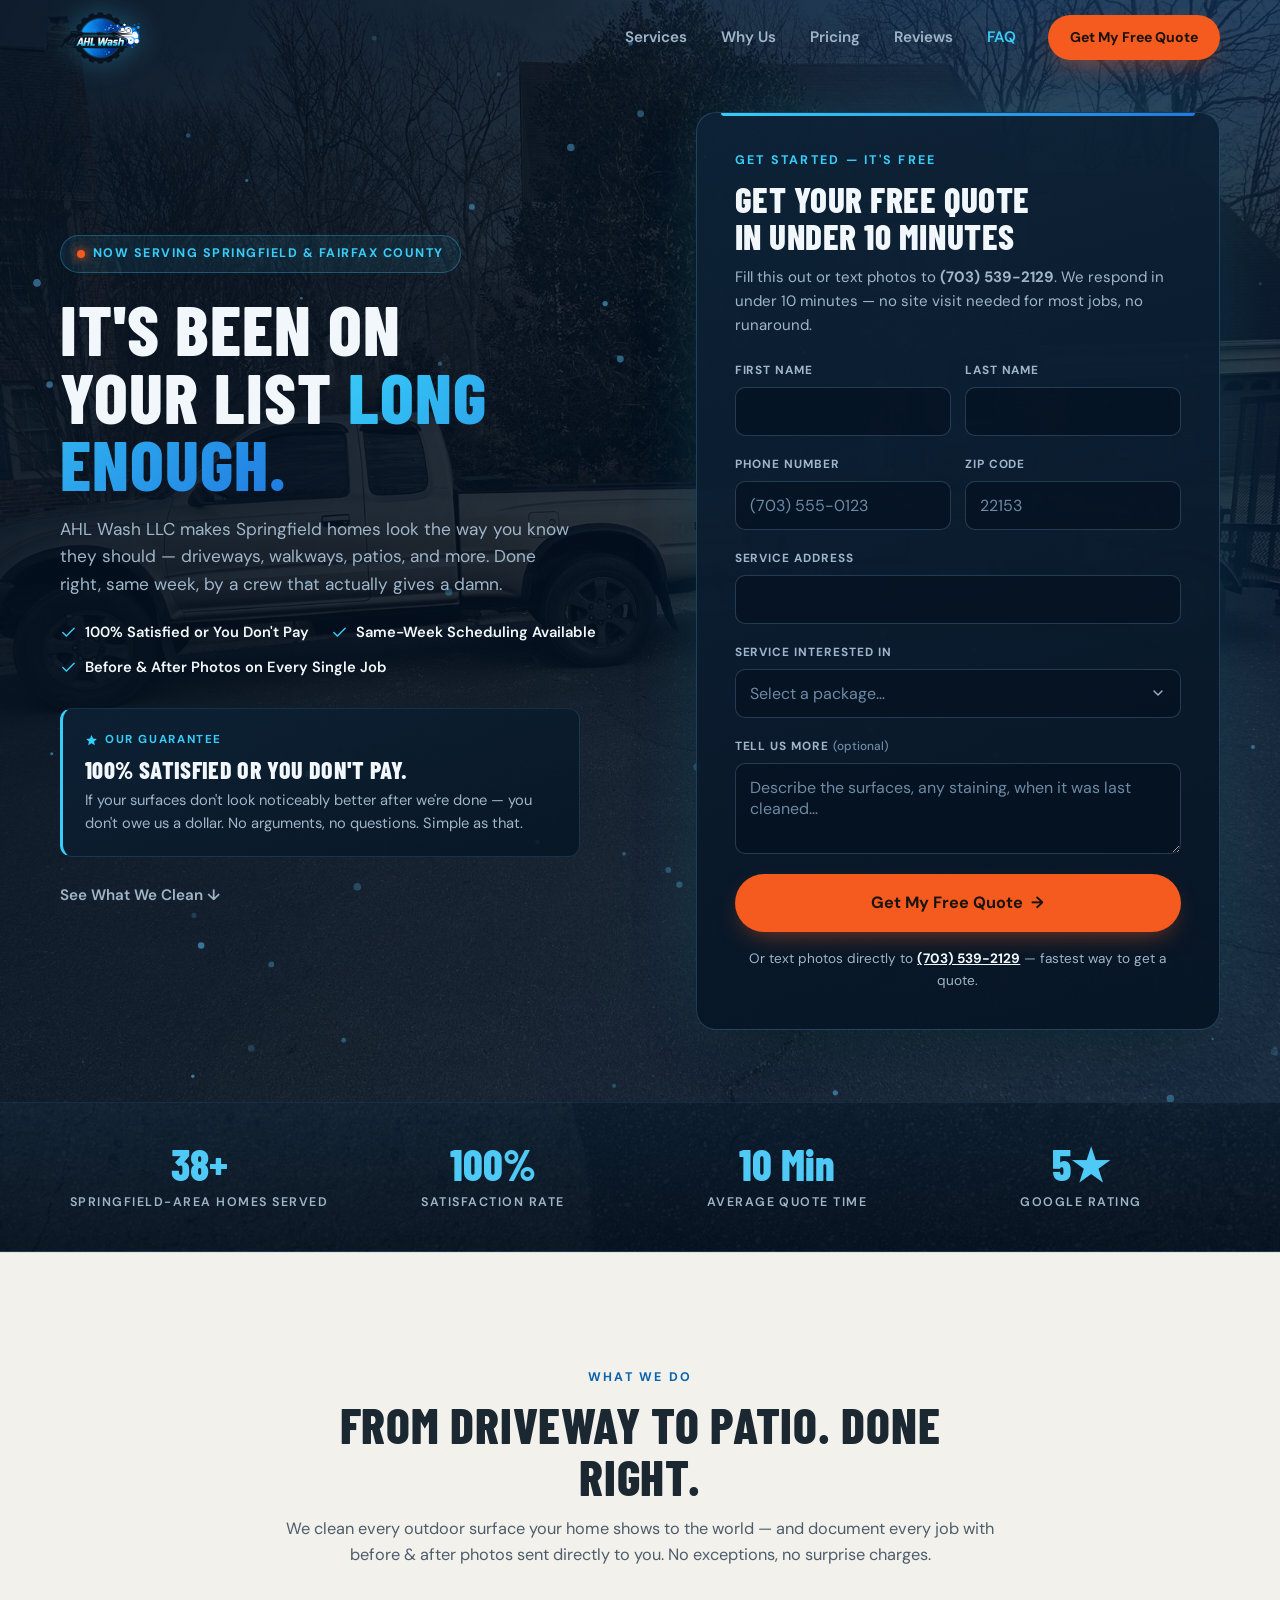
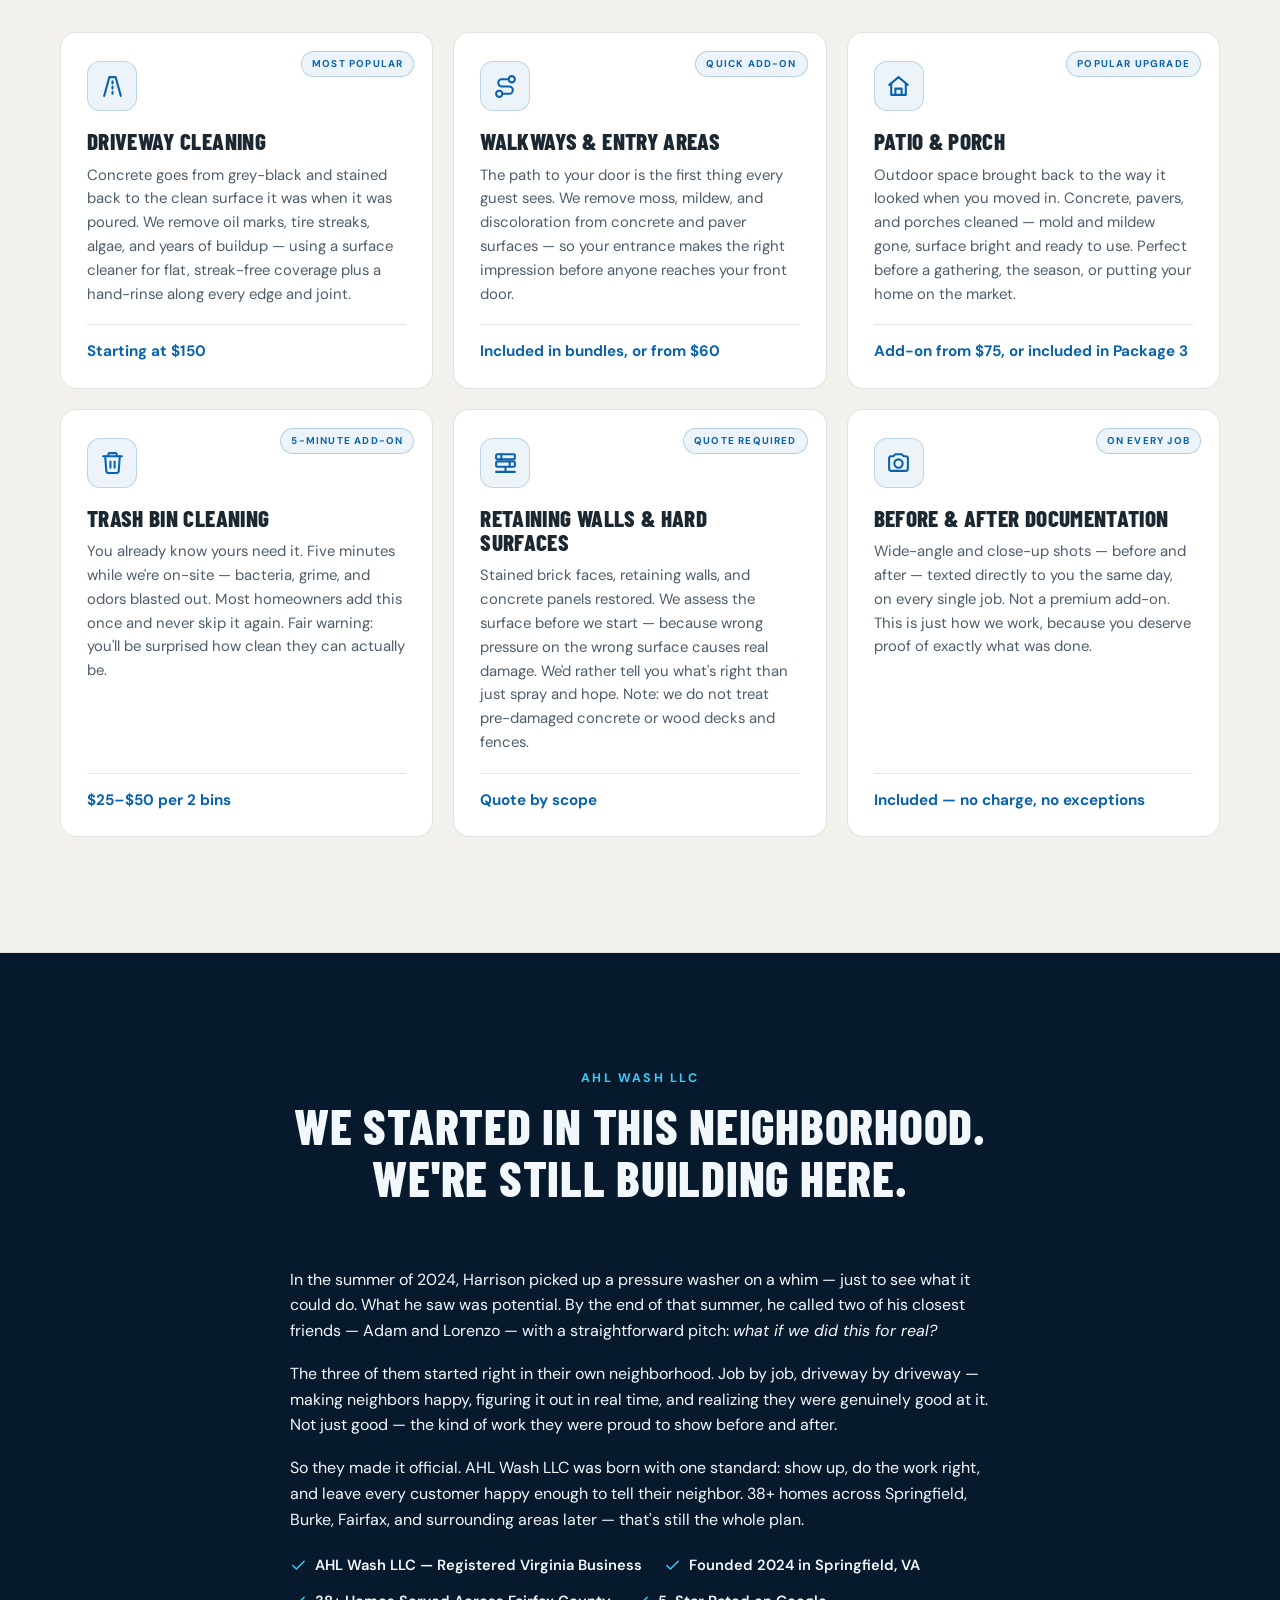
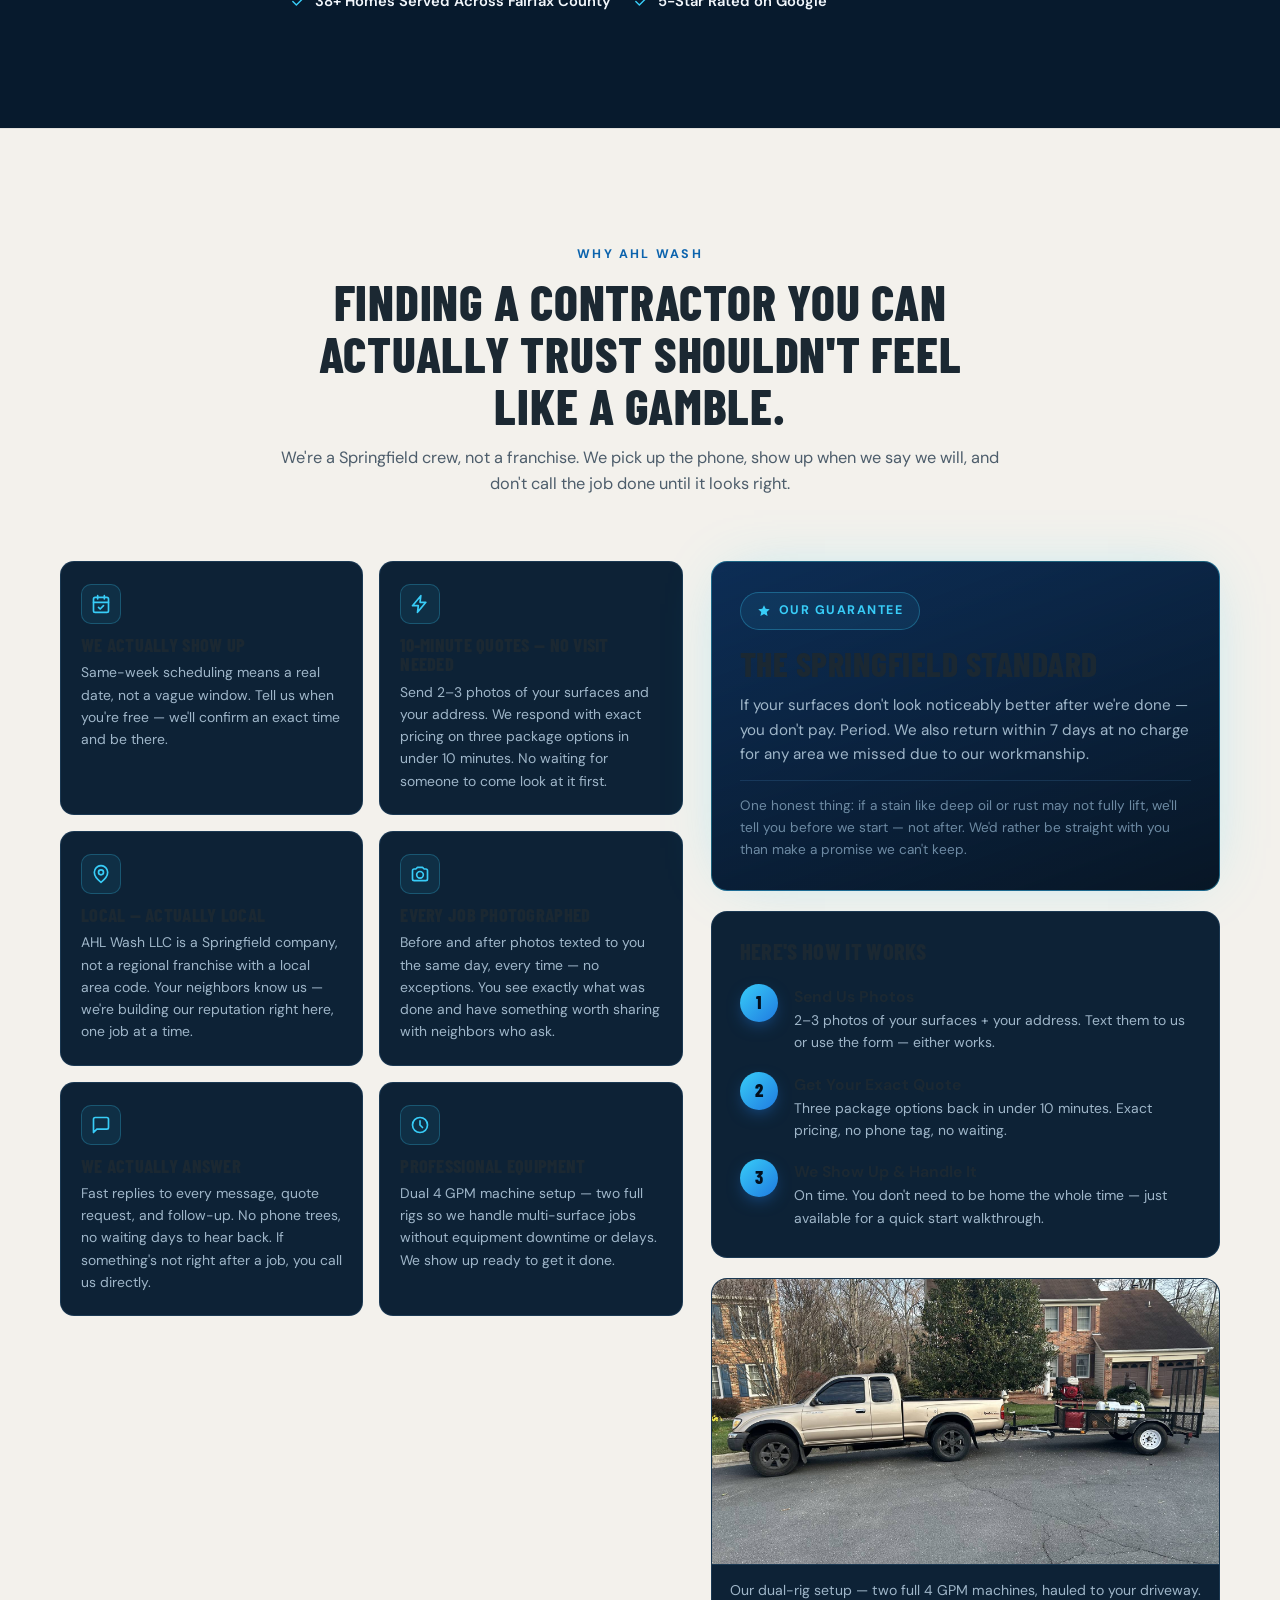
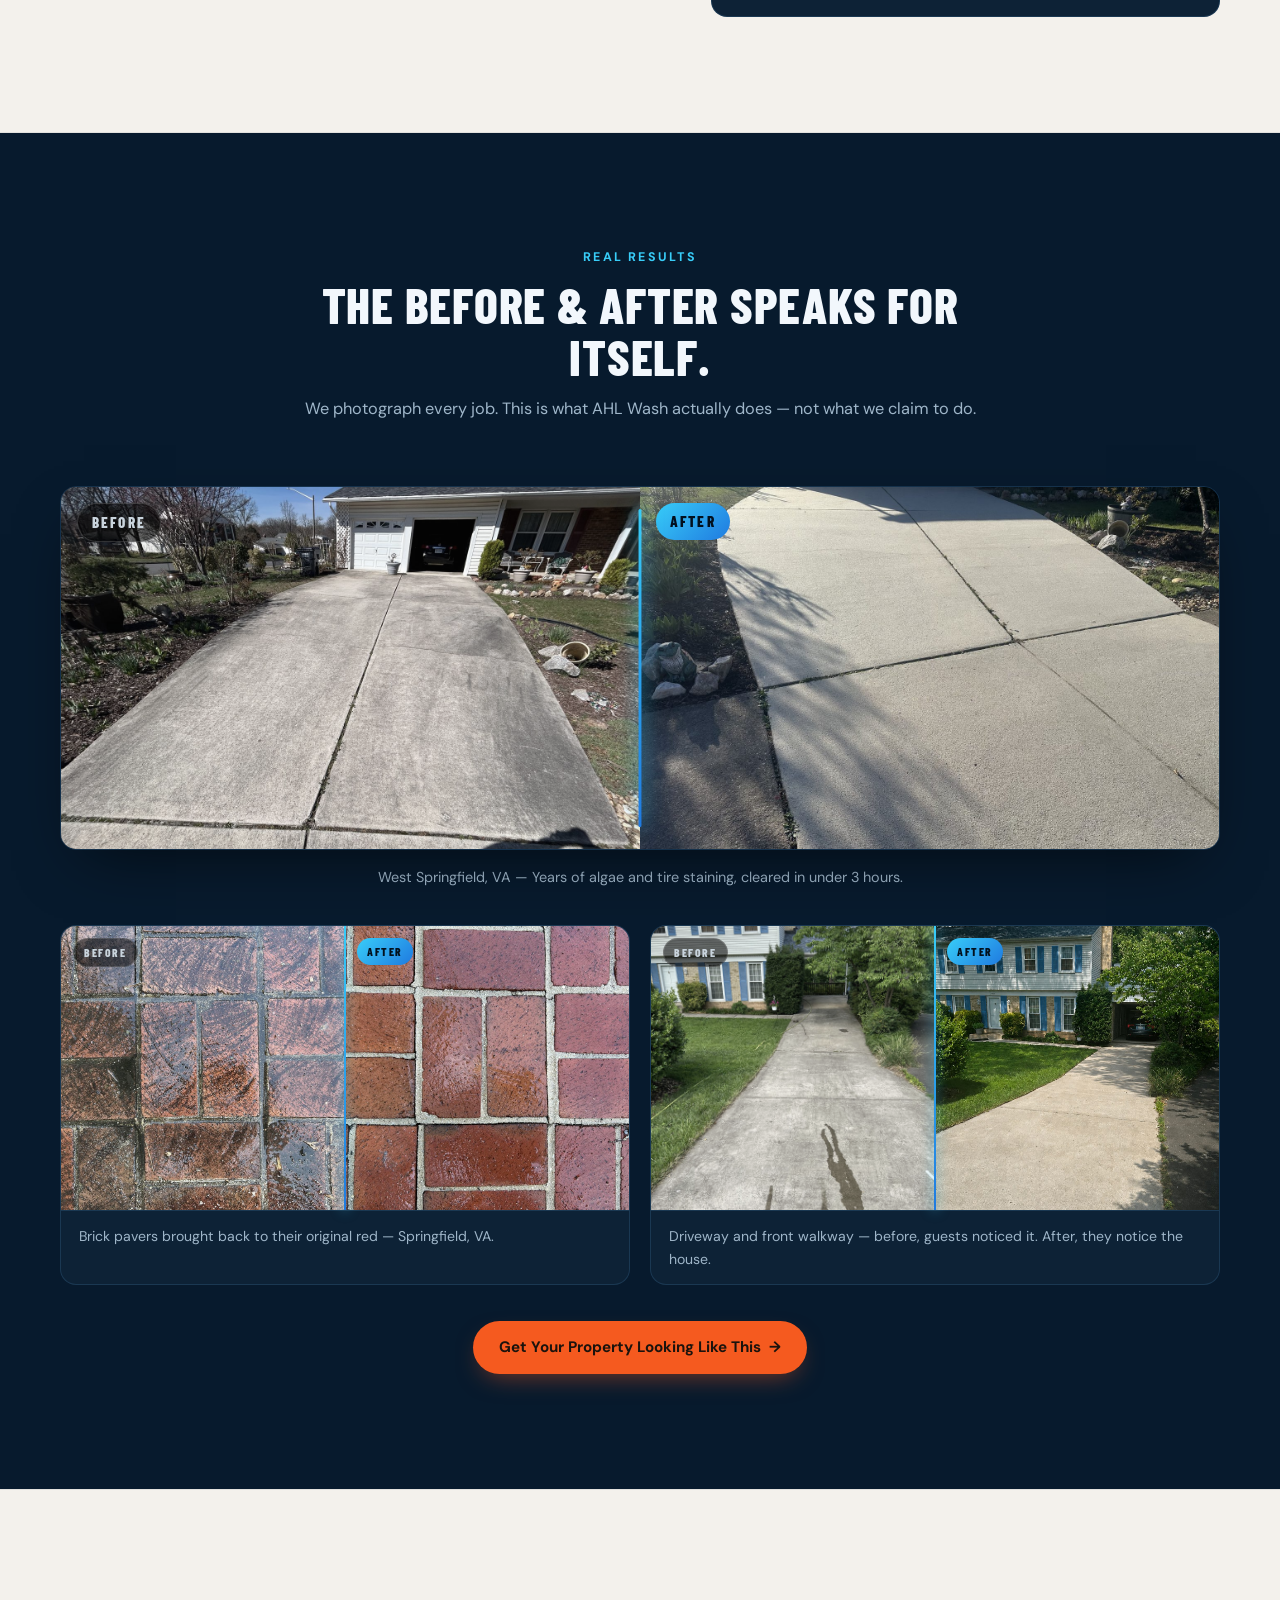
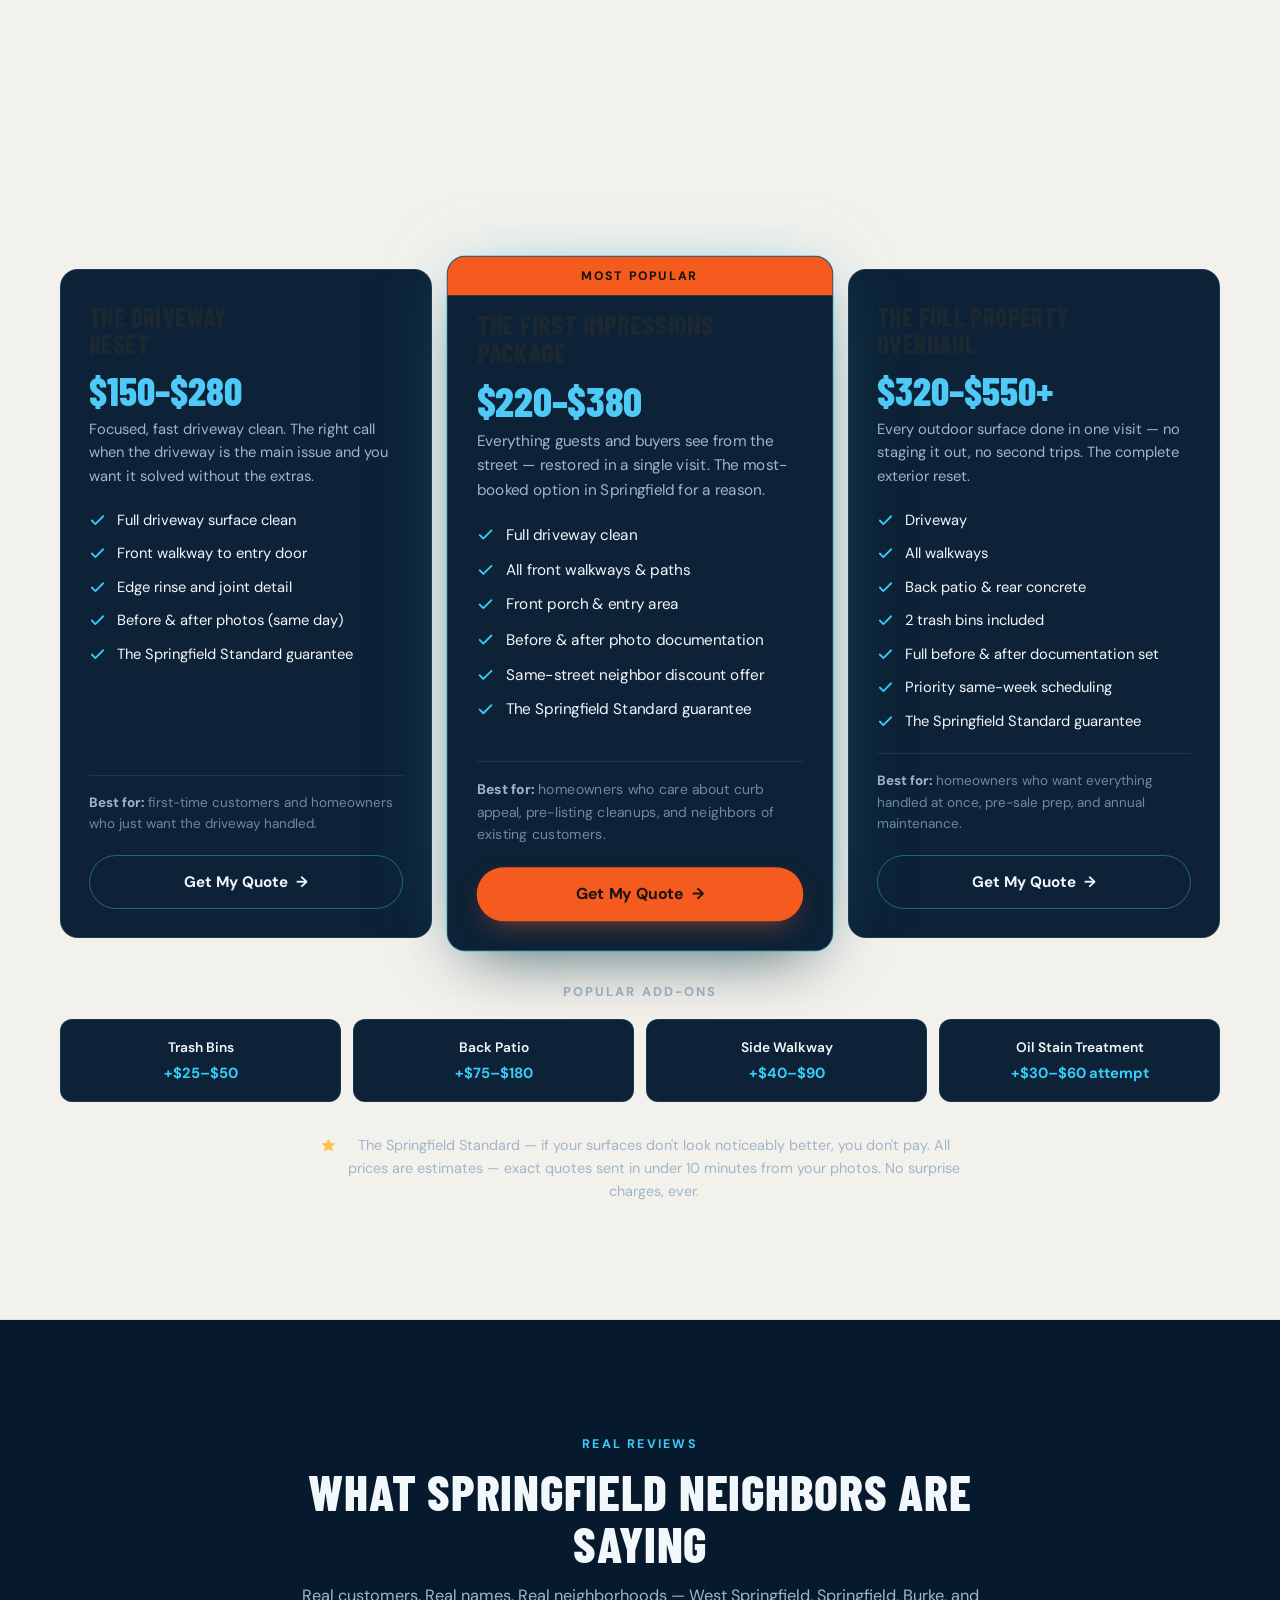
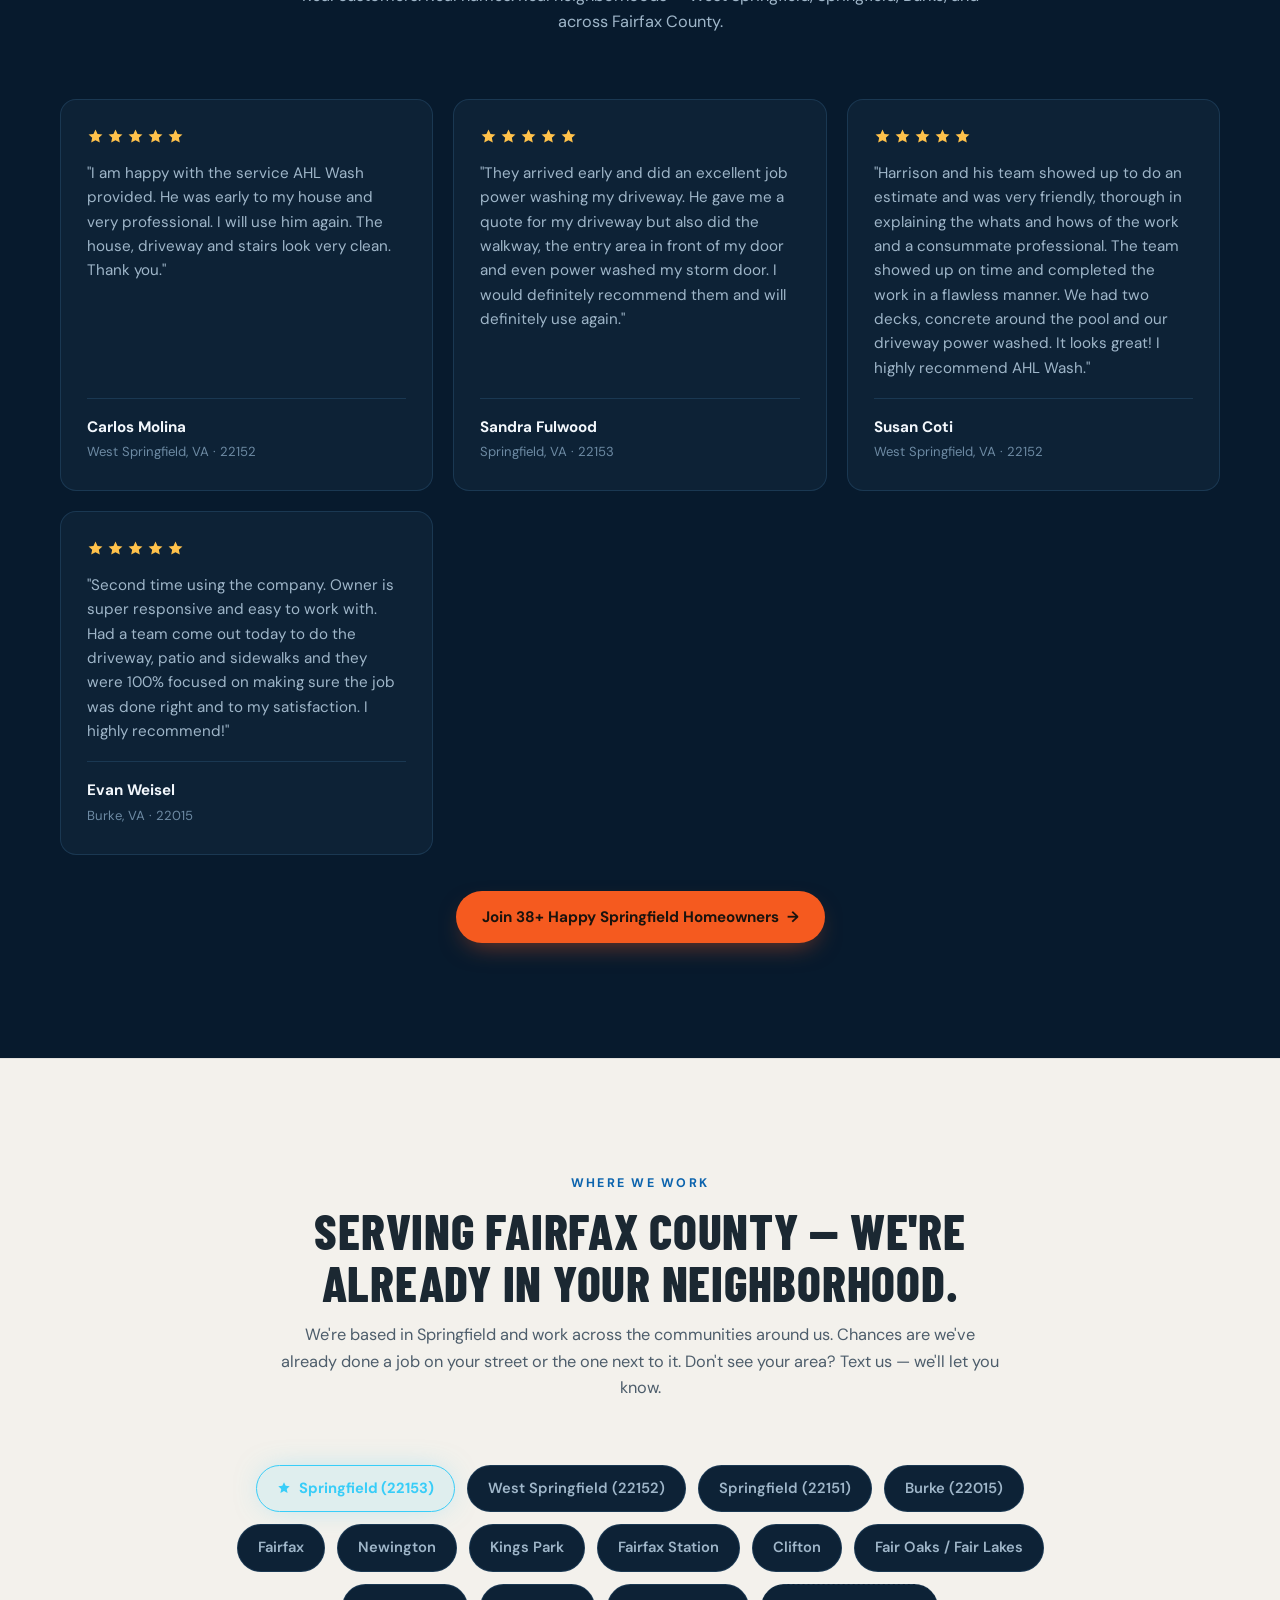
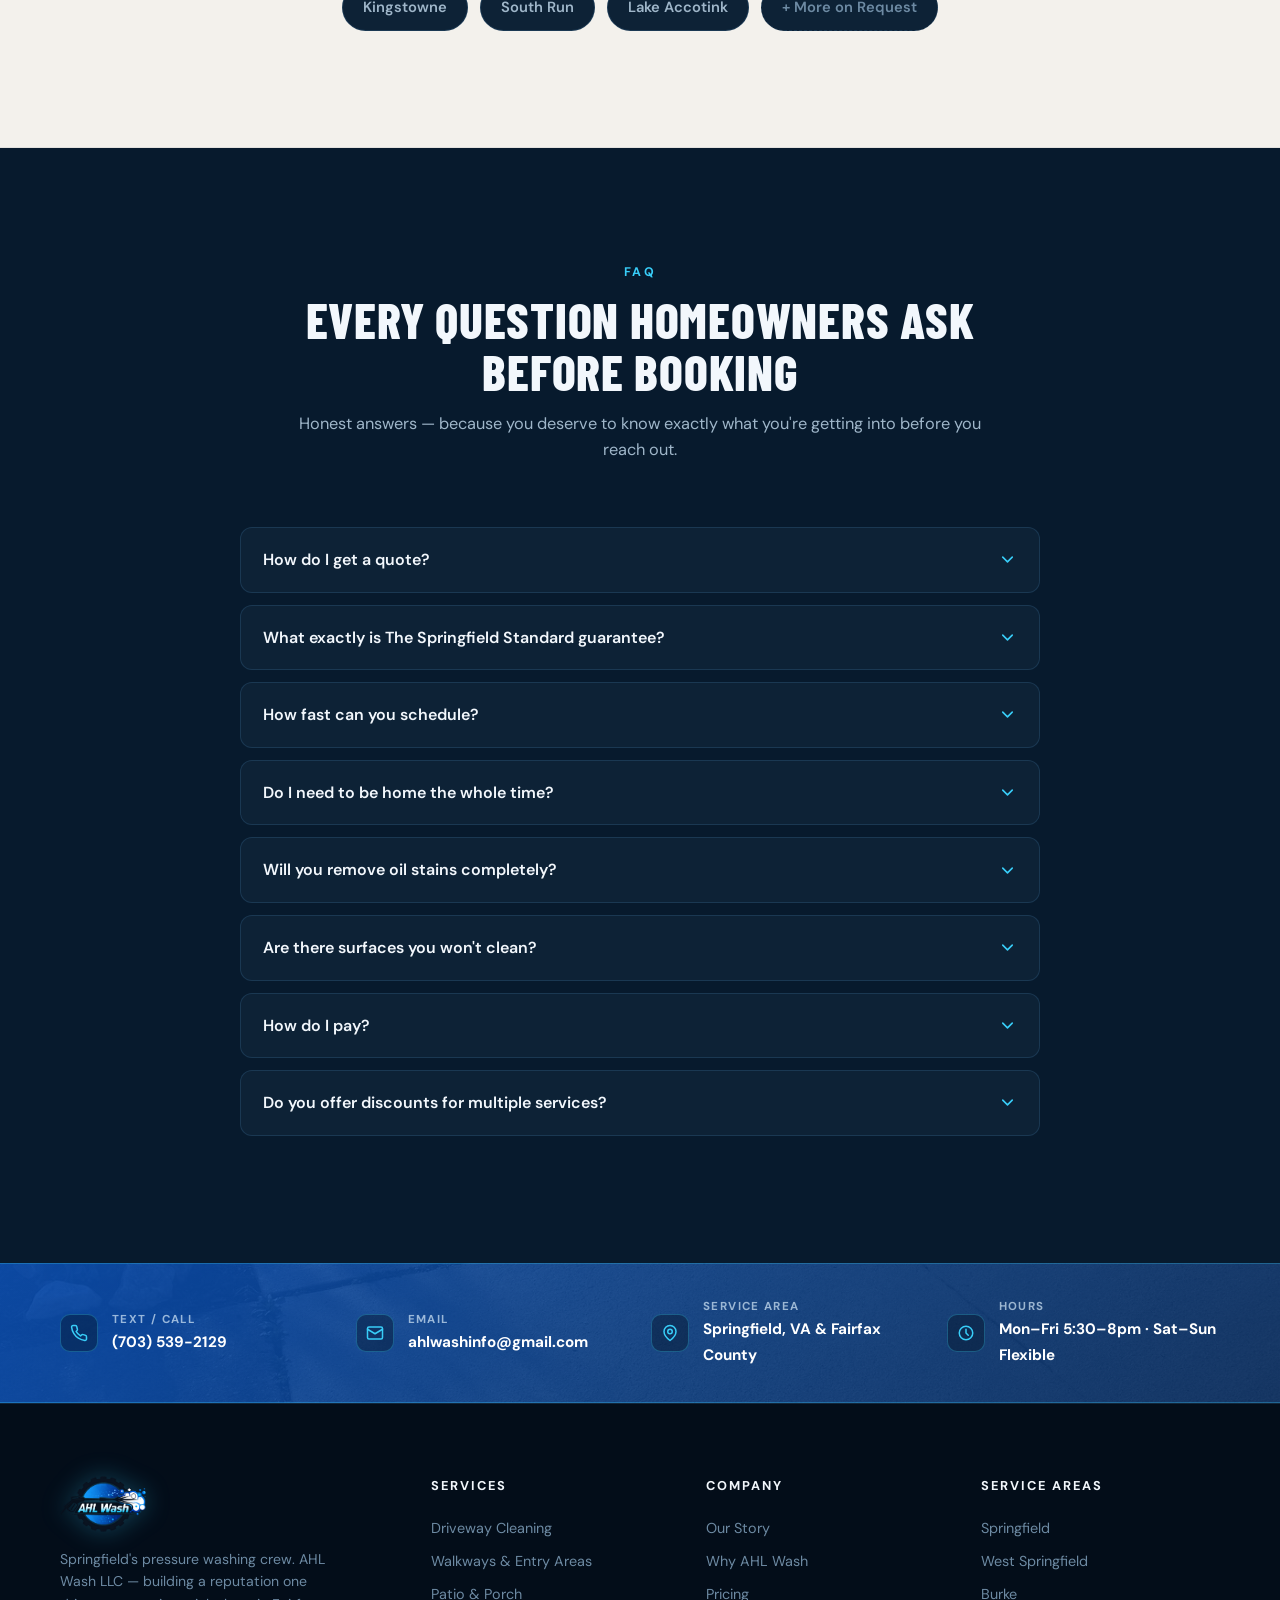
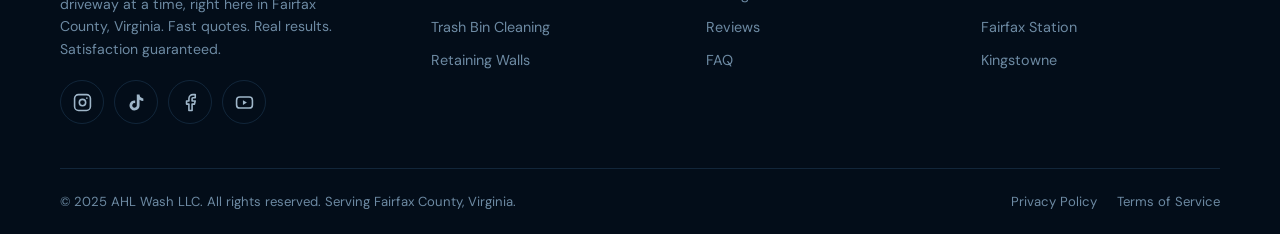
==== index.html @ c9a103f3 "Copy overhaul: full persuasion-optimized rewrite across all sections - New hero headline, trust bull" ====
<!DOCTYPE html>
<html lang="en">
<head>
  <meta charset="UTF-8">
  <meta name="viewport" content="width=device-width, initial-scale=1.0">
  <title>AHL Wash LLC | Pressure Washing Springfield VA — 5-Star Rated. Satisfaction Guaranteed.</title>
  <meta name="description" content="AHL Wash LLC — Springfield VA's residential pressure washing crew. Driveways, walkways, patios, and more across Fairfax County. Same-week scheduling. 100% satisfaction or you don't pay.">
  <meta name="keywords" content="pressure washing Springfield VA, driveway cleaning 22153, pressure washing Fairfax County, walkway cleaning Springfield, patio cleaning Burke VA, AHL Wash">
  <meta property="og:title" content="AHL Wash LLC | Pressure Washing Springfield VA — Satisfaction Guaranteed">
  <meta property="og:description" content="Springfield VA's most referred pressure washing crew. Same-week scheduling. Before & after photos on every job. You only pay if you're happy.">
  <meta property="og:image" content="https://ahlwash.com/AHL_Wash.png">
  <meta property="og:url" content="https://ahlwash.com">
  <meta property="og:type" content="website">
  <meta name="robots" content="index, follow">
  <meta name="theme-color" content="#04101f">
  <link rel="canonical" href="https://ahlwash.com">
  <link rel="icon" type="image/png" href="AHL_Wash.png">

  <link rel="preconnect" href="https://fonts.googleapis.com">
  <link rel="preconnect" href="https://fonts.gstatic.com" crossorigin>
  <link href="https://fonts.googleapis.com/css2?family=Barlow+Condensed:wght@600;700;800;900&family=DM+Sans:wght@300;400;500;600;700&display=swap" rel="stylesheet">

  <link rel="stylesheet" href="styles.css">

  <script type="application/ld+json">
  {
    "@context": "https://schema.org",
    "@type": "LocalBusiness",
    "name": "AHL Wash LLC",
    "description": "Residential pressure washing in Springfield, VA. Driveways, walkways, patios, retaining walls. Same-week scheduling. Satisfaction guaranteed.",
    "url": "https://ahlwash.com",
    "telephone": "+17035392129",
    "email": "ahlwashinfo@gmail.com",
    "address": {
      "@type": "PostalAddress",
      "addressLocality": "Springfield",
      "addressRegion": "VA",
      "postalCode": "22153",
      "addressCountry": "US"
    },
    "areaServed": ["Springfield VA", "West Springfield VA", "Burke VA", "Fairfax VA", "Lorton VA", "Newington VA", "Kings Park VA", "Fairfax Station VA", "Clifton VA", "Kingstowne VA"],
    "priceRange": "$$",
    "openingHours": ["Mo-Fr 17:30-20:00", "Sa 09:00-18:00", "Su 12:30-18:00"]
  }
  </script>
</head>
<body>

<a class="skip-link" href="#main">Skip to content</a>

<!-- ============ NAV ============ -->
<header class="nav" id="nav">
  <div class="nav-inner container">
    <a href="#home" class="brand" aria-label="AHL Wash — home">
      <img src="AHL_Wash_Transparent.png" alt="AHL Wash logo">
    </a>

    <nav class="nav-links" id="navLinks" aria-label="Main navigation">
      <a href="#services" data-nav="services">Services</a>
      <a href="#why-us" data-nav="why-us">Why Us</a>
      <a href="#pricing" data-nav="pricing">Pricing</a>
      <a href="#testimonials" data-nav="testimonials">Reviews</a>
      <a href="#faq" data-nav="faq">FAQ</a>
      <a href="#quote" class="btn btn-primary nav-cta">Get My Free Quote</a>
    </nav>

    <button class="hamburger" id="hamburger" aria-label="Open menu" aria-expanded="false" aria-controls="navLinks">
      <span></span><span></span><span></span>
    </button>
  </div>
</header>

<main id="main">

<!-- ============ HERO = QUOTE PAGE ============ -->
<section class="hero" id="home">
  <canvas id="particles" aria-hidden="true"></canvas>
  <div class="hero-inner container">

    <div class="hero-copy reveal">
      <span class="badge"><span class="badge-dot" aria-hidden="true"></span>Now Serving Springfield &amp; Fairfax County</span>
      <h1>It's Been On<br>Your List <span class="grad">Long Enough.</span></h1>
      <p class="hero-sub">AHL Wash LLC makes Springfield homes look the way you know they should — driveways, walkways, patios, and more. Done right, same week, by a crew that actually gives a damn.</p>

      <ul class="trust" role="list">
        <li><svg class="ico" viewBox="0 0 24 24" aria-hidden="true"><path d="M20 6 9 17l-5-5"/></svg>100% Satisfied or You Don't Pay</li>
        <li><svg class="ico" viewBox="0 0 24 24" aria-hidden="true"><path d="M20 6 9 17l-5-5"/></svg>Same-Week Scheduling Available</li>
        <li><svg class="ico" viewBox="0 0 24 24" aria-hidden="true"><path d="M20 6 9 17l-5-5"/></svg>Before &amp; After Photos on Every Single Job</li>
      </ul>

      <div class="hero-guarantee">
        <div class="hg-badge"><svg class="ico" viewBox="0 0 24 24" aria-hidden="true"><path d="M12 2l2.9 6.3 6.9.8-5.1 4.7 1.4 6.8L12 17.2 5.9 20.6l1.4-6.8L2.2 9.1l6.9-.8z"/></svg> Our Guarantee</div>
        <h2>100% Satisfied or You Don't Pay.</h2>
        <p>If your surfaces don't look noticeably better after we're done — you don't owe us a dollar. No arguments, no questions. Simple as that.</p>
      </div>

      <a class="hero-more" href="#services">See What We Clean <span aria-hidden="true">↓</span></a>
    </div>

    <!-- QUOTE FORM CARD -->
    <div class="quote-card reveal delay-1" id="quote">
      <p class="tag">Get Started — It's Free</p>
      <h2 class="quote-title">Get Your Free Quote<br>In Under 10 Minutes</h2>
      <p class="quote-sub">Fill this out or text photos to <strong>(703) 539-2129</strong>. We respond in under 10 minutes — no site visit needed for most jobs, no runaround.</p>

      <form name="quote" method="POST" action="/api/quote" id="quoteForm" novalidate>
        <p class="hp" aria-hidden="true"><label>Don't fill this out if you're human: <input name="bot-field" tabindex="-1" autocomplete="off"></label></p>

        <div class="form-grid">
          <div class="field">
            <label for="firstName">First Name</label>
            <input type="text" id="firstName" name="first-name" autocomplete="given-name" required>
            <span class="err" aria-live="polite"></span>
          </div>
          <div class="field">
            <label for="lastName">Last Name</label>
            <input type="text" id="lastName" name="last-name" autocomplete="family-name" required>
            <span class="err" aria-live="polite"></span>
          </div>
          <div class="field">
            <label for="phone">Phone Number</label>
            <input type="tel" id="phone" name="phone" autocomplete="tel" inputmode="tel" placeholder="(703) 555-0123" required>
            <span class="err" aria-live="polite"></span>
          </div>
          <div class="field">
            <label for="zip">ZIP Code</label>
            <input type="text" id="zip" name="zip" autocomplete="postal-code" inputmode="numeric" maxlength="5" placeholder="22153" required>
            <span class="err" aria-live="polite"></span>
          </div>
          <div class="field full">
            <label for="address">Service Address</label>
            <input type="text" id="address" name="address" autocomplete="street-address" required>
            <span class="err" aria-live="polite"></span>
          </div>
          <div class="field full">
            <label for="service">Service Interested In</label>
            <select id="service" name="service" required>
              <option value="" disabled selected>Select a package…</option>
              <option>The Driveway Reset ($150–$280)</option>
              <option>The First Impressions Package ($220–$380)</option>
              <option>The Full Property Overhaul ($320–$550+)</option>
              <option>Not sure — just quote my property</option>
            </select>
            <span class="err" aria-live="polite"></span>
          </div>
          <div class="field full">
            <label for="details">Tell Us More <span class="optional">(optional)</span></label>
            <textarea id="details" name="details" rows="3" placeholder="Describe the surfaces, any staining, when it was last cleaned…"></textarea>
          </div>
        </div>

        <button type="submit" class="btn btn-primary btn-block" id="submitBtn">Get My Free Quote <span aria-hidden="true">→</span></button>
        <p class="form-fail" id="formFail" hidden>Something went wrong sending your request — text us instead at <strong><a href="sms:+17035392129">(703) 539-2129</a></strong> and we'll quote you right away.</p>
        <p class="form-note">Or text photos directly to <strong><a href="sms:+17035392129">(703) 539-2129</a></strong> — fastest way to get a quote.</p>
      </form>

      <div class="form-success" id="formSuccess" hidden tabindex="-1">
        <div class="success-check" aria-hidden="true">
          <svg viewBox="0 0 24 24"><path d="M20 6 9 17l-5-5"/></svg>
        </div>
        <h3>Quote Request Received!</h3>
        <p>We're on it. Expect your quote — with three package options — in under 10 minutes during business hours (Mon–Fri 5:30–8pm, weekends flexible).</p>
        <p class="success-note">Want it even faster? Text photos of the job to <strong><a href="sms:+17035392129">(703) 539-2129</a></strong>.</p>
      </div>
    </div>

  </div>
</section>

<!-- ============ STATS BAR ============ -->
<section class="stats" aria-label="AHL Wash by the numbers">
  <div class="container stats-grid">
    <div class="stat reveal"><span class="stat-num" data-count="38" data-suffix="+">0</span><span class="stat-label">Springfield-Area Homes Served</span></div>
    <div class="stat reveal delay-1"><span class="stat-num" data-count="100" data-suffix="%">0</span><span class="stat-label">Satisfaction Rate</span></div>
    <div class="stat reveal delay-2"><span class="stat-num" data-count="10" data-suffix=" Min">0</span><span class="stat-label">Average Quote Time</span></div>
    <div class="stat reveal delay-3"><span class="stat-num">5★</span><span class="stat-label">Google Rating</span></div>
  </div>
</section>

<!-- ============ SERVICES ============ -->
<section class="section light" id="services">
  <div class="container">
    <div class="section-head reveal">
      <p class="tag">What We Do</p>
      <h2>From Driveway to Patio. Done Right.</h2>
      <p class="section-sub">We clean every outdoor surface your home shows to the world — and document every job with before &amp; after photos sent directly to you. No exceptions, no surprise charges.</p>
    </div>

    <div class="services-grid">
      <article class="card reveal">
        <span class="card-badge">Most Popular</span>
        <div class="card-icon" aria-hidden="true">
          <svg viewBox="0 0 24 24"><path d="M4 21 9 3h6l5 18"/><path d="M12 7v2M12 12v2M12 17v2"/></svg>
        </div>
        <h3>Driveway Cleaning</h3>
        <p>Concrete goes from grey-black and stained back to the clean surface it was when it was poured. We remove oil marks, tire streaks, algae, and years of buildup — using a surface cleaner for flat, streak-free coverage plus a hand-rinse along every edge and joint.</p>
        <p class="card-price">Starting at $150</p>
      </article>

      <article class="card reveal delay-1">
        <span class="card-badge">Quick Add-On</span>
        <div class="card-icon" aria-hidden="true">
          <svg viewBox="0 0 24 24"><circle cx="6" cy="19" r="3"/><circle cx="18" cy="5" r="3"/><path d="M9 19h6.5a3.5 3.5 0 0 0 0-7h-7a3.5 3.5 0 0 1 0-7H15"/></svg>
        </div>
        <h3>Walkways &amp; Entry Areas</h3>
        <p>The path to your door is the first thing every guest sees. We remove moss, mildew, and discoloration from concrete and paver surfaces — so your entrance makes the right impression before anyone reaches your front door.</p>
        <p class="card-price">Included in bundles, or from $60</p>
      </article>

      <article class="card reveal delay-2">
        <span class="card-badge">Popular Upgrade</span>
        <div class="card-icon" aria-hidden="true">
          <svg viewBox="0 0 24 24"><path d="M3 10.5 12 3l9 7.5"/><path d="M5 9v11h14V9"/><path d="M9 20v-6h6v6"/></svg>
        </div>
        <h3>Patio &amp; Porch</h3>
        <p>Outdoor space brought back to the way it looked when you moved in. Concrete, pavers, and porches cleaned — mold and mildew gone, surface bright and ready to use. Perfect before a gathering, the season, or putting your home on the market.</p>
        <p class="card-price">Add-on from $75, or included in Package 3</p>
      </article>

      <article class="card reveal">
        <span class="card-badge">5-Minute Add-On</span>
        <div class="card-icon" aria-hidden="true">
          <svg viewBox="0 0 24 24"><path d="M3 6h18"/><path d="M8 6V4a1 1 0 0 1 1-1h6a1 1 0 0 1 1 1v2"/><path d="M19 6l-1 14a2 2 0 0 1-2 2H8a2 2 0 0 1-2-2L5 6"/><path d="M10 11v6M14 11v6"/></svg>
        </div>
        <h3>Trash Bin Cleaning</h3>
        <p>You already know yours need it. Five minutes while we're on-site — bacteria, grime, and odors blasted out. Most homeowners add this once and never skip it again. Fair warning: you'll be surprised how clean they can actually be.</p>
        <p class="card-price">$25–$50 per 2 bins</p>
      </article>

      <article class="card reveal delay-1">
        <span class="card-badge">Quote Required</span>
        <div class="card-icon" aria-hidden="true">
          <svg viewBox="0 0 24 24"><rect x="3" y="4" width="18" height="5" rx="1"/><rect x="3" y="11" width="18" height="5" rx="1"/><path d="M3 21h18M8 4v5M16 11v5M12 16v5"/></svg>
        </div>
        <h3>Retaining Walls &amp; Hard Surfaces</h3>
        <p>Stained brick faces, retaining walls, and concrete panels restored. We assess the surface before we start — because wrong pressure on the wrong surface causes real damage. We'd rather tell you what's right than just spray and hope. Note: we do not treat pre-damaged concrete or wood decks and fences.</p>
        <p class="card-price">Quote by scope</p>
      </article>

      <article class="card reveal delay-2">
        <span class="card-badge">On Every Job</span>
        <div class="card-icon" aria-hidden="true">
          <svg viewBox="0 0 24 24"><path d="M3 8a2 2 0 0 1 2-2h2l2-2h6l2 2h2a2 2 0 0 1 2 2v10a2 2 0 0 1-2 2H5a2 2 0 0 1-2-2z"/><circle cx="12" cy="13" r="4"/></svg>
        </div>
        <h3>Before &amp; After Documentation</h3>
        <p>Wide-angle and close-up shots — before and after — texted directly to you the same day, on every single job. Not a premium add-on. This is just how we work, because you deserve proof of exactly what was done.</p>
        <p class="card-price">Included — no charge, no exceptions</p>
      </article>
    </div>
  </div>
</section>

<!-- ============ OUR STORY ============ -->
<section class="section alt" id="about">
  <div class="container">
    <div class="section-head reveal">
      <p class="tag">AHL Wash LLC</p>
      <h2>We Started in This Neighborhood.<br>We're Still Building Here.</h2>
    </div>
    <div class="about-block reveal">
      <p>In the summer of 2024, Harrison picked up a pressure washer on a whim — just to see what it could do. What he saw was potential. By the end of that summer, he called two of his closest friends — Adam and Lorenzo — with a straightforward pitch: <em>what if we did this for real?</em></p>
      <p>The three of them started right in their own neighborhood. Job by job, driveway by driveway — making neighbors happy, figuring it out in real time, and realizing they were genuinely good at it. Not just good — the kind of work they were proud to show before and after.</p>
      <p>So they made it official. AHL Wash LLC was born with one standard: show up, do the work right, and leave every customer happy enough to tell their neighbor. 38+ homes across Springfield, Burke, Fairfax, and surrounding areas later — that's still the whole plan.</p>
      <ul class="trust" role="list">
        <li><svg class="ico" viewBox="0 0 24 24" aria-hidden="true"><path d="M20 6 9 17l-5-5"/></svg>AHL Wash LLC — Registered Virginia Business</li>
        <li><svg class="ico" viewBox="0 0 24 24" aria-hidden="true"><path d="M20 6 9 17l-5-5"/></svg>Founded 2024 in Springfield, VA</li>
        <li><svg class="ico" viewBox="0 0 24 24" aria-hidden="true"><path d="M20 6 9 17l-5-5"/></svg>38+ Homes Served Across Fairfax County</li>
        <li><svg class="ico" viewBox="0 0 24 24" aria-hidden="true"><path d="M20 6 9 17l-5-5"/></svg>5-Star Rated on Google</li>
      </ul>
    </div>
  </div>
</section>

<!-- ============ WHY AHL WASH ============ -->
<section class="section light" id="why-us">
  <div class="container">
    <div class="section-head reveal">
      <p class="tag">Why AHL Wash</p>
      <h2>Finding a Contractor You Can Actually Trust Shouldn't Feel Like a Gamble.</h2>
      <p class="section-sub">We're a Springfield crew, not a franchise. We pick up the phone, show up when we say we will, and don't call the job done until it looks right.</p>
    </div>

    <div class="why-grid">
      <div class="why-tiles">
        <div class="tile reveal">
          <div class="tile-icon" aria-hidden="true"><svg viewBox="0 0 24 24"><rect x="3" y="4" width="18" height="18" rx="2"/><path d="M16 2v4M8 2v4M3 10h18"/><path d="m9 16 2 2 4-4"/></svg></div>
          <h3>We Actually Show Up</h3>
          <p>Same-week scheduling means a real date, not a vague window. Tell us when you're free — we'll confirm an exact time and be there.</p>
        </div>
        <div class="tile reveal delay-1">
          <div class="tile-icon" aria-hidden="true"><svg viewBox="0 0 24 24"><path d="M13 2 3 14h7l-1 8 10-12h-7z"/></svg></div>
          <h3>10-Minute Quotes — No Visit Needed</h3>
          <p>Send 2–3 photos of your surfaces and your address. We respond with exact pricing on three package options in under 10 minutes. No waiting for someone to come look at it first.</p>
        </div>
        <div class="tile reveal">
          <div class="tile-icon" aria-hidden="true"><svg viewBox="0 0 24 24"><path d="M20 10c0 6-8 12-8 12s-8-6-8-12a8 8 0 0 1 16 0z"/><circle cx="12" cy="10" r="3"/></svg></div>
          <h3>Local — Actually Local</h3>
          <p>AHL Wash LLC is a Springfield company, not a regional franchise with a local area code. Your neighbors know us — we're building our reputation right here, one job at a time.</p>
        </div>
        <div class="tile reveal delay-1">
          <div class="tile-icon" aria-hidden="true"><svg viewBox="0 0 24 24"><path d="M3 8a2 2 0 0 1 2-2h2l2-2h6l2 2h2a2 2 0 0 1 2 2v10a2 2 0 0 1-2 2H5a2 2 0 0 1-2-2z"/><circle cx="12" cy="13" r="4"/></svg></div>
          <h3>Every Job Photographed</h3>
          <p>Before and after photos texted to you the same day, every time — no exceptions. You see exactly what was done and have something worth sharing with neighbors who ask.</p>
        </div>
        <div class="tile reveal">
          <div class="tile-icon" aria-hidden="true"><svg viewBox="0 0 24 24"><path d="M21 15a2 2 0 0 1-2 2H7l-4 4V5a2 2 0 0 1 2-2h14a2 2 0 0 1 2 2z"/></svg></div>
          <h3>We Actually Answer</h3>
          <p>Fast replies to every message, quote request, and follow-up. No phone trees, no waiting days to hear back. If something's not right after a job, you call us directly.</p>
        </div>
        <div class="tile reveal delay-1">
          <div class="tile-icon" aria-hidden="true"><svg viewBox="0 0 24 24"><circle cx="12" cy="12" r="9"/><path d="M12 7v5l3 3"/></svg></div>
          <h3>Professional Equipment</h3>
          <p>Dual 4 GPM machine setup — two full rigs so we handle multi-surface jobs without equipment downtime or delays. We show up ready to get it done.</p>
        </div>
      </div>

      <div class="why-right">
        <div class="guar-box reveal">
          <span class="badge"><svg class="ico" viewBox="0 0 24 24" aria-hidden="true"><path d="M12 2l2.9 6.3 6.9.8-5.1 4.7 1.4 6.8L12 17.2 5.9 20.6l1.4-6.8L2.2 9.1l6.9-.8z"/></svg> Our Guarantee</span>
          <h3>The Springfield Standard</h3>
          <p>If your surfaces don't look noticeably better after we're done — you don't pay. Period. We also return within 7 days at no charge for any area we missed due to our workmanship.</p>
          <p class="guar-note">One honest thing: if a stain like deep oil or rust may not fully lift, we'll tell you before we start — not after. We'd rather be straight with you than make a promise we can't keep.</p>
        </div>

        <div class="how-box reveal delay-1">
          <h3>Here's How It Works</h3>
          <ol class="steps" role="list">
            <li>
              <span class="step-num" aria-hidden="true">1</span>
              <div><h4>Send Us Photos</h4><p>2–3 photos of your surfaces + your address. Text them to us or use the form — either works.</p></div>
            </li>
            <li>
              <span class="step-num" aria-hidden="true">2</span>
              <div><h4>Get Your Exact Quote</h4><p>Three package options back in under 10 minutes. Exact pricing, no phone tag, no waiting.</p></div>
            </li>
            <li>
              <span class="step-num" aria-hidden="true">3</span>
              <div><h4>We Show Up &amp; Handle It</h4><p>On time. You don't need to be home the whole time — just available for a quick start walkthrough.</p></div>
            </li>
          </ol>
        </div>

        <figure class="setup-card reveal delay-2">
          <img src="images/our-setup.jpg" alt="AHL Wash dual-rig pressure washing setup in Springfield VA" loading="lazy">
          <figcaption>Our dual-rig setup — two full 4 GPM machines, hauled to your driveway.</figcaption>
        </figure>
      </div>
    </div>
  </div>
</section>

<!-- ============ BEFORE / AFTER ============ -->
<section class="section alt" id="results">
  <div class="container">
    <div class="section-head reveal">
      <p class="tag">Real Results</p>
      <h2>The Before &amp; After Speaks for Itself.</h2>
      <p class="section-sub">We photograph every job. This is what AHL Wash actually does — not what we claim to do.</p>
    </div>

    <div class="ba-panel reveal">
      <div class="ba-side ba-before">
        <span class="ba-label">Before</span>
        <img class="ba-img" src="images/before-2.jpg" alt="Grey, algae-stained concrete driveway before pressure washing in West Springfield VA" loading="lazy">
      </div>
      <div class="ba-divider" aria-hidden="true"></div>
      <div class="ba-side ba-after">
        <span class="ba-label">After</span>
        <img class="ba-img" src="images/after-2.jpg" alt="Bright, clean concrete driveway after pressure washing by AHL Wash in Springfield VA" loading="lazy">
      </div>
    </div>
    <p class="ba-caption reveal">West Springfield, VA — Years of algae and tire staining, cleared in under 3 hours.</p>

    <div class="ba-mini-grid">
      <figure class="ba-mini reveal">
        <div class="ba-mini-imgs">
          <div class="ba-side ba-before">
            <span class="ba-label">Before</span>
            <img class="ba-img" src="images/before-3.jpg" alt="Brick paver walkway covered in grime and algae before cleaning in Springfield VA" loading="lazy">
          </div>
          <div class="ba-side ba-after">
            <span class="ba-label">After</span>
            <img class="ba-img" src="images/after-3.jpg" alt="Restored red brick pavers after pressure washing in Fairfax County VA" loading="lazy">
          </div>
        </div>
        <figcaption>Brick pavers brought back to their original red — Springfield, VA.</figcaption>
      </figure>

      <figure class="ba-mini reveal delay-1">
        <div class="ba-mini-imgs">
          <div class="ba-side ba-before">
            <span class="ba-label">Before</span>
            <img class="ba-img" src="images/before-1.jpg" alt="Stained front walkway and driveway before pressure washing in Springfield VA 22153" loading="lazy">
          </div>
          <div class="ba-side ba-after">
            <span class="ba-label">After</span>
            <img class="ba-img" src="images/after-1.jpg" alt="Clean driveway and walkway with improved curb appeal after AHL Wash service" loading="lazy">
          </div>
        </div>
        <figcaption>Driveway and front walkway — before, guests noticed it. After, they notice the house.</figcaption>
      </figure>
    </div>

    <div class="ba-foot reveal">
      <a href="#quote" class="btn btn-primary">Get Your Property Looking Like This <span aria-hidden="true">→</span></a>
    </div>
  </div>
</section>

<!-- ============ PRICING ============ -->
<section class="section light" id="pricing">
  <div class="container">
    <div class="section-head reveal">
      <p class="tag">Transparent Pricing</p>
      <h2>Clear Prices. No Surprises. No Hidden Fees.</h2>
      <p class="section-sub">Send us photos and get an exact number in under 10 minutes. Every package includes before &amp; after documentation and The Springfield Standard guarantee.</p>
    </div>

    <div class="pricing-grid">
      <article class="price-card reveal">
        <h3>The Driveway<br>Reset</h3>
        <p class="price-range">$150–$280</p>
        <p class="price-desc">Focused, fast driveway clean. The right call when the driveway is the main issue and you want it solved without the extras.</p>
        <ul class="includes" role="list">
          <li>Full driveway surface clean</li>
          <li>Front walkway to entry door</li>
          <li>Edge rinse and joint detail</li>
          <li>Before &amp; after photos (same day)</li>
          <li>The Springfield Standard guarantee</li>
        </ul>
        <p class="best-for"><strong>Best for:</strong> first-time customers and homeowners who just want the driveway handled.</p>
        <a href="#quote" class="btn btn-ghost btn-block">Get My Quote <span aria-hidden="true">→</span></a>
      </article>

      <article class="price-card featured reveal delay-1">
        <span class="pop-banner">Most Popular</span>
        <h3>The First Impressions<br>Package</h3>
        <p class="price-range">$220–$380</p>
        <p class="price-desc">Everything guests and buyers see from the street — restored in a single visit. The most-booked option in Springfield for a reason.</p>
        <ul class="includes" role="list">
          <li>Full driveway clean</li>
          <li>All front walkways &amp; paths</li>
          <li>Front porch &amp; entry area</li>
          <li>Before &amp; after photo documentation</li>
          <li>Same-street neighbor discount offer</li>
          <li>The Springfield Standard guarantee</li>
        </ul>
        <p class="best-for"><strong>Best for:</strong> homeowners who care about curb appeal, pre-listing cleanups, and neighbors of existing customers.</p>
        <a href="#quote" class="btn btn-primary btn-block">Get My Quote <span aria-hidden="true">→</span></a>
      </article>

      <article class="price-card reveal delay-2">
        <h3>The Full Property<br>Overhaul</h3>
        <p class="price-range">$320–$550+</p>
        <p class="price-desc">Every outdoor surface done in one visit — no staging it out, no second trips. The complete exterior reset.</p>
        <ul class="includes" role="list">
          <li>Driveway</li>
          <li>All walkways</li>
          <li>Back patio &amp; rear concrete</li>
          <li>2 trash bins included</li>
          <li>Full before &amp; after documentation set</li>
          <li>Priority same-week scheduling</li>
          <li>The Springfield Standard guarantee</li>
        </ul>
        <p class="best-for"><strong>Best for:</strong> homeowners who want everything handled at once, pre-sale prep, and annual maintenance.</p>
        <a href="#quote" class="btn btn-ghost btn-block">Get My Quote <span aria-hidden="true">→</span></a>
      </article>
    </div>

    <div class="addons reveal">
      <p class="addons-label">Popular Add-Ons</p>
      <div class="addons-grid">
        <div class="addon"><span>Trash Bins</span><strong>+$25–$50</strong></div>
        <div class="addon"><span>Back Patio</span><strong>+$75–$180</strong></div>
        <div class="addon"><span>Side Walkway</span><strong>+$40–$90</strong></div>
        <div class="addon"><span>Oil Stain Treatment</span><strong>+$30–$60 attempt</strong></div>
      </div>
    </div>

    <p class="pricing-note reveal"><svg class="ico" viewBox="0 0 24 24" aria-hidden="true"><path d="M12 2l2.9 6.3 6.9.8-5.1 4.7 1.4 6.8L12 17.2 5.9 20.6l1.4-6.8L2.2 9.1l6.9-.8z"/></svg> The Springfield Standard — if your surfaces don't look noticeably better, you don't pay. All prices are estimates — exact quotes sent in under 10 minutes from your photos. No surprise charges, ever.</p>
  </div>
</section>

<!-- ============ TESTIMONIALS ============ -->
<section class="section alt" id="testimonials">
  <div class="container">
    <div class="section-head reveal">
      <p class="tag">Real Reviews</p>
      <h2>What Springfield Neighbors Are Saying</h2>
      <p class="section-sub">Real customers. Real names. Real neighborhoods — West Springfield, Springfield, Burke, and across Fairfax County.</p>
    </div>

    <div class="reviews-grid">
      <figure class="review reveal">
        <div class="stars" aria-label="5 out of 5 stars">
          <svg viewBox="0 0 24 24" aria-hidden="true"><path d="M12 2l2.9 6.3 6.9.8-5.1 4.7 1.4 6.8L12 17.2 5.9 20.6l1.4-6.8L2.2 9.1l6.9-.8z"/></svg><svg viewBox="0 0 24 24" aria-hidden="true"><path d="M12 2l2.9 6.3 6.9.8-5.1 4.7 1.4 6.8L12 17.2 5.9 20.6l1.4-6.8L2.2 9.1l6.9-.8z"/></svg><svg viewBox="0 0 24 24" aria-hidden="true"><path d="M12 2l2.9 6.3 6.9.8-5.1 4.7 1.4 6.8L12 17.2 5.9 20.6l1.4-6.8L2.2 9.1l6.9-.8z"/></svg><svg viewBox="0 0 24 24" aria-hidden="true"><path d="M12 2l2.9 6.3 6.9.8-5.1 4.7 1.4 6.8L12 17.2 5.9 20.6l1.4-6.8L2.2 9.1l6.9-.8z"/></svg><svg viewBox="0 0 24 24" aria-hidden="true"><path d="M12 2l2.9 6.3 6.9.8-5.1 4.7 1.4 6.8L12 17.2 5.9 20.6l1.4-6.8L2.2 9.1l6.9-.8z"/></svg>
        </div>
        <blockquote>"I am happy with the service AHL Wash provided. He was early to my house and very professional. I will use him again. The house, driveway and stairs look very clean. Thank you."</blockquote>
        <figcaption><strong>Carlos Molina</strong><span>West Springfield, VA · 22152</span></figcaption>
      </figure>

      <figure class="review reveal delay-1">
        <div class="stars" aria-label="5 out of 5 stars">
          <svg viewBox="0 0 24 24" aria-hidden="true"><path d="M12 2l2.9 6.3 6.9.8-5.1 4.7 1.4 6.8L12 17.2 5.9 20.6l1.4-6.8L2.2 9.1l6.9-.8z"/></svg><svg viewBox="0 0 24 24" aria-hidden="true"><path d="M12 2l2.9 6.3 6.9.8-5.1 4.7 1.4 6.8L12 17.2 5.9 20.6l1.4-6.8L2.2 9.1l6.9-.8z"/></svg><svg viewBox="0 0 24 24" aria-hidden="true"><path d="M12 2l2.9 6.3 6.9.8-5.1 4.7 1.4 6.8L12 17.2 5.9 20.6l1.4-6.8L2.2 9.1l6.9-.8z"/></svg><svg viewBox="0 0 24 24" aria-hidden="true"><path d="M12 2l2.9 6.3 6.9.8-5.1 4.7 1.4 6.8L12 17.2 5.9 20.6l1.4-6.8L2.2 9.1l6.9-.8z"/></svg><svg viewBox="0 0 24 24" aria-hidden="true"><path d="M12 2l2.9 6.3 6.9.8-5.1 4.7 1.4 6.8L12 17.2 5.9 20.6l1.4-6.8L2.2 9.1l6.9-.8z"/></svg>
        </div>
        <blockquote>"They arrived early and did an excellent job power washing my driveway. He gave me a quote for my driveway but also did the walkway, the entry area in front of my door and even power washed my storm door. I would definitely recommend them and will definitely use again."</blockquote>
        <figcaption><strong>Sandra Fulwood</strong><span>Springfield, VA · 22153</span></figcaption>
      </figure>

      <figure class="review reveal delay-2">
        <div class="stars" aria-label="5 out of 5 stars">
          <svg viewBox="0 0 24 24" aria-hidden="true"><path d="M12 2l2.9 6.3 6.9.8-5.1 4.7 1.4 6.8L12 17.2 5.9 20.6l1.4-6.8L2.2 9.1l6.9-.8z"/></svg><svg viewBox="0 0 24 24" aria-hidden="true"><path d="M12 2l2.9 6.3 6.9.8-5.1 4.7 1.4 6.8L12 17.2 5.9 20.6l1.4-6.8L2.2 9.1l6.9-.8z"/></svg><svg viewBox="0 0 24 24" aria-hidden="true"><path d="M12 2l2.9 6.3 6.9.8-5.1 4.7 1.4 6.8L12 17.2 5.9 20.6l1.4-6.8L2.2 9.1l6.9-.8z"/></svg><svg viewBox="0 0 24 24" aria-hidden="true"><path d="M12 2l2.9 6.3 6.9.8-5.1 4.7 1.4 6.8L12 17.2 5.9 20.6l1.4-6.8L2.2 9.1l6.9-.8z"/></svg><svg viewBox="0 0 24 24" aria-hidden="true"><path d="M12 2l2.9 6.3 6.9.8-5.1 4.7 1.4 6.8L12 17.2 5.9 20.6l1.4-6.8L2.2 9.1l6.9-.8z"/></svg>
        </div>
        <blockquote>"Harrison and his team showed up to do an estimate and was very friendly, thorough in explaining the whats and hows of the work and a consummate professional. The team showed up on time and completed the work in a flawless manner. We had two decks, concrete around the pool and our driveway power washed. It looks great! I highly recommend AHL Wash."</blockquote>
        <figcaption><strong>Susan Coti</strong><span>West Springfield, VA · 22152</span></figcaption>
      </figure>

      <figure class="review reveal">
        <div class="stars" aria-label="5 out of 5 stars">
          <svg viewBox="0 0 24 24" aria-hidden="true"><path d="M12 2l2.9 6.3 6.9.8-5.1 4.7 1.4 6.8L12 17.2 5.9 20.6l1.4-6.8L2.2 9.1l6.9-.8z"/></svg><svg viewBox="0 0 24 24" aria-hidden="true"><path d="M12 2l2.9 6.3 6.9.8-5.1 4.7 1.4 6.8L12 17.2 5.9 20.6l1.4-6.8L2.2 9.1l6.9-.8z"/></svg><svg viewBox="0 0 24 24" aria-hidden="true"><path d="M12 2l2.9 6.3 6.9.8-5.1 4.7 1.4 6.8L12 17.2 5.9 20.6l1.4-6.8L2.2 9.1l6.9-.8z"/></svg><svg viewBox="0 0 24 24" aria-hidden="true"><path d="M12 2l2.9 6.3 6.9.8-5.1 4.7 1.4 6.8L12 17.2 5.9 20.6l1.4-6.8L2.2 9.1l6.9-.8z"/></svg><svg viewBox="0 0 24 24" aria-hidden="true"><path d="M12 2l2.9 6.3 6.9.8-5.1 4.7 1.4 6.8L12 17.2 5.9 20.6l1.4-6.8L2.2 9.1l6.9-.8z"/></svg>
        </div>
        <blockquote>"Second time using the company. Owner is super responsive and easy to work with. Had a team come out today to do the driveway, patio and sidewalks and they were 100% focused on making sure the job was done right and to my satisfaction. I highly recommend!"</blockquote>
        <figcaption><strong>Evan Weisel</strong><span>Burke, VA · 22015</span></figcaption>
      </figure>
    </div>

    <div class="ba-foot reveal">
      <a href="#quote" class="btn btn-primary">Join 38+ Happy Springfield Homeowners <span aria-hidden="true">→</span></a>
    </div>
  </div>
</section>

<!-- ============ SERVICE AREAS ============ -->
<section class="section light" id="areas">
  <div class="container">
    <div class="section-head reveal">
      <p class="tag">Where We Work</p>
      <h2>Serving Fairfax County — We're Already in Your Neighborhood.</h2>
      <p class="section-sub">We're based in Springfield and work across the communities around us. Chances are we've already done a job on your street or the one next to it. Don't see your area? Text us — we'll let you know.</p>
    </div>

    <div class="areas-pills reveal">
      <span class="pill primary"><svg class="ico" viewBox="0 0 24 24" aria-hidden="true"><path d="M12 2l2.9 6.3 6.9.8-5.1 4.7 1.4 6.8L12 17.2 5.9 20.6l1.4-6.8L2.2 9.1l6.9-.8z"/></svg> Springfield (22153)</span>
      <span class="pill">West Springfield (22152)</span>
      <span class="pill">Springfield (22151)</span>
      <span class="pill">Burke (22015)</span>
      <span class="pill">Fairfax</span>
      <span class="pill">Newington</span>
      <span class="pill">Kings Park</span>
      <span class="pill">Fairfax Station</span>
      <span class="pill">Clifton</span>
      <span class="pill">Fair Oaks / Fair Lakes</span>
      <span class="pill">Kingstowne</span>
      <span class="pill">South Run</span>
      <span class="pill">Lake Accotink</span>
      <span class="pill muted">+ More on Request</span>
    </div>
  </div>
</section>

<!-- ============ FAQ ============ -->
<section class="section alt" id="faq">
  <div class="container">
    <div class="section-head reveal">
      <p class="tag">FAQ</p>
      <h2>Every Question Homeowners Ask Before Booking</h2>
      <p class="section-sub">Honest answers — because you deserve to know exactly what you're getting into before you reach out.</p>
    </div>

    <div class="faq-list reveal">
      <div class="faq-item">
        <button class="faq-q" aria-expanded="false">
          <span>How do I get a quote?</span>
          <svg class="chev" viewBox="0 0 24 24" aria-hidden="true"><path d="m6 9 6 6 6-6"/></svg>
        </button>
        <div class="faq-a"><div class="faq-a-inner"><p>Simple. Send us 2–3 photos of what needs cleaning — one wide shot and a close-up of any problem areas — along with your address. Text them to <strong>(703) 539-2129</strong> or use the quote form at the top of this page. We respond with exact pricing in under 10 minutes during business hours, because we know you're not interested in waiting around.</p></div></div>
      </div>

      <div class="faq-item">
        <button class="faq-q" aria-expanded="false">
          <span>What exactly is The Springfield Standard guarantee?</span>
          <svg class="chev" viewBox="0 0 24 24" aria-hidden="true"><path d="m6 9 6 6 6-6"/></svg>
        </button>
        <div class="faq-a"><div class="faq-a-inner"><p>Straightforward: if your surfaces don't look noticeably better after we're done, you don't pay. We also come back within 7 days at no charge if we missed anything due to our workmanship. The one honest thing we'll tell you upfront: deep oil stains or rust stains sometimes improve significantly but don't disappear completely — because we'd rather be straight with you before we start than make a promise we can't keep.</p></div></div>
      </div>

      <div class="faq-item">
        <button class="faq-q" aria-expanded="false">
          <span>How fast can you schedule?</span>
          <svg class="chev" viewBox="0 0 24 24" aria-hidden="true"><path d="m6 9 6 6 6-6"/></svg>
        </button>
        <div class="faq-a"><div class="faq-a-inner"><p>Usually same-week. We operate weekday evenings and weekends — Saturdays especially have solid availability. Tell us when you're free and we'll give you the nearest open slot right away. During peak season (spring and fall) we book out faster, so the sooner you reach out the better.</p></div></div>
      </div>

      <div class="faq-item">
        <button class="faq-q" aria-expanded="false">
          <span>Do I need to be home the whole time?</span>
          <svg class="chev" viewBox="0 0 24 24" aria-hidden="true"><path d="m6 9 6 6 6-6"/></svg>
        </button>
        <div class="faq-a"><div class="faq-a-inner"><p>No. Just be available at the start for a quick walkthrough so we know exactly what you want done — then the crew handles everything. Make sure there's an accessible outdoor water spigot, move vehicles out of the driveway, and secure any pets. After that, you can go about your day. We send before and after photos when we're done so you see the result even if you weren't there.</p></div></div>
      </div>

      <div class="faq-item">
        <button class="faq-q" aria-expanded="false">
          <span>Will you remove oil stains completely?</span>
          <svg class="chev" viewBox="0 0 24 24" aria-hidden="true"><path d="m6 9 6 6 6-6"/></svg>
        </button>
        <div class="faq-a"><div class="faq-a-inner"><p>Honestly: oil and rust stains are stubborn — especially ones that have been set for years. Pressure washing combined with commercial degreaser will significantly improve them in most cases, but complete removal isn't always possible. We'll tell you what to expect before we start, because we charge a separate treatment fee for oil stain attempts and we want you going in with accurate expectations. Our guarantee still covers everything else on the job.</p></div></div>
      </div>

      <div class="faq-item">
        <button class="faq-q" aria-expanded="false">
          <span>Are there surfaces you won't clean?</span>
          <svg class="chev" viewBox="0 0 24 24" aria-hidden="true"><path d="m6 9 6 6 6-6"/></svg>
        </button>
        <div class="faq-a"><div class="faq-a-inner"><p>Yes — because pressure washing the wrong surface can make things worse, not better. We currently don't treat pre-damaged concrete or wood decks and fences. If a surface has existing damage, we'll tell you upfront during the quote process rather than take your money and create a bigger problem. We'd rather turn down a job than do it wrong.</p></div></div>
      </div>

      <div class="faq-item">
        <button class="faq-q" aria-expanded="false">
          <span>How do I pay?</span>
          <svg class="chev" viewBox="0 0 24 24" aria-hidden="true"><path d="m6 9 6 6 6-6"/></svg>
        </button>
        <div class="faq-a"><div class="faq-a-inner"><p>Payment is due the day of service, after the work is complete and you've seen the result — because that's how it should work. We accept Venmo, Cash App, Zelle, Apple Pay, and credit/debit card via Square. You'll receive a digital receipt automatically.</p></div></div>
      </div>

      <div class="faq-item">
        <button class="faq-q" aria-expanded="false">
          <span>Do you offer discounts for multiple services?</span>
          <svg class="chev" viewBox="0 0 24 24" aria-hidden="true"><path d="m6 9 6 6 6-6"/></svg>
        </button>
        <div class="faq-a"><div class="faq-a-inner"><p>Our bundled packages are already priced to save you more than booking individual services separately. We also offer a same-street neighbor discount when multiple homes on the same block book the same day — because we're already set up and on-site, and it's only fair to pass that savings along.</p></div></div>
      </div>
    </div>
  </div>
</section>

<!-- ============ CONTACT BAR ============ -->
<section class="contact-bar" aria-label="Contact information">
  <div class="container contact-grid">
    <div class="contact-item">
      <svg class="ico" viewBox="0 0 24 24" aria-hidden="true"><path d="M22 16.92v3a2 2 0 0 1-2.18 2 19.79 19.79 0 0 1-8.63-3.07 19.5 19.5 0 0 1-6-6 19.79 19.79 0 0 1-3.07-8.67A2 2 0 0 1 4.11 2h3a2 2 0 0 1 2 1.72c.127.96.361 1.903.7 2.81a2 2 0 0 1-.45 2.11L8.09 9.91a16 16 0 0 0 6 6l1.27-1.27a2 2 0 0 1 2.11-.45c.907.339 1.85.573 2.81.7A2 2 0 0 1 22 16.92z"/></svg>
      <div><span>Text / Call</span><strong><a href="tel:+17035392129">(703) 539-2129</a></strong></div>
    </div>
    <div class="contact-item">
      <svg class="ico" viewBox="0 0 24 24" aria-hidden="true"><rect x="2" y="4" width="20" height="16" rx="2"/><path d="m22 7-10 6L2 7"/></svg>
      <div><span>Email</span><strong><a href="mailto:ahlwashinfo@gmail.com">ahlwashinfo@gmail.com</a></strong></div>
    </div>
    <div class="contact-item">
      <svg class="ico" viewBox="0 0 24 24" aria-hidden="true"><path d="M20 10c0 6-8 12-8 12s-8-6-8-12a8 8 0 0 1 16 0z"/><circle cx="12" cy="10" r="3"/></svg>
      <div><span>Service Area</span><strong>Springfield, VA &amp; Fairfax County</strong></div>
    </div>
    <div class="contact-item">
      <svg class="ico" viewBox="0 0 24 24" aria-hidden="true"><circle cx="12" cy="12" r="9"/><path d="M12 7v5l3 3"/></svg>
      <div><span>Hours</span><strong>Mon–Fri 5:30–8pm · Sat–Sun Flexible</strong></div>
    </div>
  </div>
</section>

</main>

<!-- ============ FOOTER ============ -->
<footer class="footer">
  <div class="container footer-grid">
    <div class="footer-brand">
      <a href="#home" aria-label="AHL Wash — back to top">
        <img src="AHL_Wash_Transparent.png" alt="AHL Wash logo">
      </a>
      <p>Springfield's pressure washing crew. AHL Wash LLC — building a reputation one driveway at a time, right here in Fairfax County, Virginia. Fast quotes. Real results. Satisfaction guaranteed.</p>
      <div class="socials">
        <a href="https://instagram.com/ahlwash" aria-label="Instagram" target="_blank" rel="noopener">
          <svg viewBox="0 0 24 24" aria-hidden="true"><rect x="2" y="2" width="20" height="20" rx="5"/><circle cx="12" cy="12" r="4"/><circle cx="17.5" cy="6.5" r="1" fill="currentColor" stroke="none"/></svg>
        </a>
        <a href="#" aria-label="TikTok" target="_blank" rel="noopener">
          <svg viewBox="0 0 24 24" aria-hidden="true" class="fill"><path d="M19.59 6.69a4.83 4.83 0 0 1-3.77-4.25V2h-3.45v13.67a2.89 2.89 0 0 1-5.2 1.74 2.89 2.89 0 0 1 2.31-4.64 2.93 2.93 0 0 1 .88.13V9.4a6.84 6.84 0 0 0-1-.05A6.33 6.33 0 0 0 5 20.1a6.34 6.34 0 0 0 10.86-4.43v-7a8.16 8.16 0 0 0 4.77 1.52v-3.4a4.85 4.85 0 0 1-1-.1z"/></svg>
        </a>
        <a href="#" aria-label="Facebook" target="_blank" rel="noopener">
          <svg viewBox="0 0 24 24" aria-hidden="true"><path d="M18 2h-3a5 5 0 0 0-5 5v3H7v4h3v8h4v-8h3l1-4h-4V7a1 1 0 0 1 1-1h3z"/></svg>
        </a>
        <a href="#" aria-label="YouTube" target="_blank" rel="noopener">
          <svg viewBox="0 0 24 24" aria-hidden="true"><rect x="2" y="5" width="20" height="14" rx="4"/><path d="m10 9 5 3-5 3z" fill="currentColor" stroke="none"/></svg>
        </a>
      </div>
    </div>

    <nav class="footer-col" aria-label="Services">
      <h4>Services</h4>
      <a href="#services">Driveway Cleaning</a>
      <a href="#services">Walkways &amp; Entry Areas</a>
      <a href="#services">Patio &amp; Porch</a>
      <a href="#services">Trash Bin Cleaning</a>
      <a href="#services">Retaining Walls</a>
    </nav>

    <nav class="footer-col" aria-label="Company">
      <h4>Company</h4>
      <a href="#about">Our Story</a>
      <a href="#why-us">Why AHL Wash</a>
      <a href="#pricing">Pricing</a>
      <a href="#testimonials">Reviews</a>
      <a href="#faq">FAQ</a>
    </nav>

    <nav class="footer-col" aria-label="Service areas">
      <h4>Service Areas</h4>
      <a href="#areas">Springfield</a>
      <a href="#areas">West Springfield</a>
      <a href="#areas">Burke</a>
      <a href="#areas">Fairfax Station</a>
      <a href="#areas">Kingstowne</a>
    </nav>
  </div>

  <div class="container footer-bottom">
    <p>© 2025 AHL Wash LLC. All rights reserved. Serving Fairfax County, Virginia.</p>
    <div class="footer-legal">
      <a href="#">Privacy Policy</a>
      <a href="#">Terms of Service</a>
    </div>
  </div>
</footer>

<!-- Mobile floating CTA -->
<a href="#quote" class="floating-cta" id="floatingCta">Get a Free Quote <span aria-hidden="true">→</span></a>

<script src="script.js"></script>
</body>
</html>
---- styles.css ----
/* ============================================================
   AHL WASH — ahlwash.com
   Premium industrial-meets-tech · dark navy / blue / cyan
   Mobile-first · Barlow Condensed (display) + DM Sans (body)
   ============================================================ */

:root {
  --bg-0: #04101f;
  --bg-1: #071a2d;
  --bg-2: #0c2338;
  --bg-card: #0d2236;
  --ink: #f2f7fc;
  --muted: #9fb6c9;
  --muted-2: #6d8aa3;
  --cyan: #38cdf8;
  --blue: #1f7ae0;
  --blue-deep: #0b4fb3;
  --gradient: linear-gradient(135deg, #38cdf8 0%, #1f7ae0 100%);
  --line: rgba(94, 170, 228, 0.16);
  --line-strong: rgba(56, 205, 248, 0.4);
  --danger: #ff7676;
  --glow: 0 0 50px -12px rgba(56, 205, 248, 0.22);
  --shadow: 0 24px 60px -24px rgba(0, 0, 0, 0.65);
  /* light "clean concrete" sections */
  --paper: #f3f1ec;
  --paper-card: #ffffff;
  --ink-d: #1b2832;
  --muted-d: #4d5d6b;
  --line-d: rgba(27, 40, 50, 0.13);
  --blue-link: #0b63ad;
  --shadow-light: 0 14px 34px -16px rgba(27, 40, 50, 0.25);
  /* safety orange — action color */
  --orange: #f55a1f;
  --orange-hover: #e04e15;
  --orange-ink: #1b130d;
  --orange-deep: #c2410c;
  --radius: 16px;
  --font-display: "Barlow Condensed", "Arial Narrow", sans-serif;
  --font-body: "DM Sans", system-ui, sans-serif;
  --nav-h: 76px;
}

/* ---------- Reset / base ---------- */
*, *::before, *::after { box-sizing: border-box; margin: 0; padding: 0; }

html {
  scroll-behavior: smooth;
  scroll-padding-top: calc(var(--nav-h) + 12px);
}

body {
  background: var(--bg-0);
  color: var(--ink);
  font-family: var(--font-body);
  font-size: 1rem;
  line-height: 1.6;
  -webkit-font-smoothing: antialiased;
  overflow-x: hidden;
}

img { max-width: 100%; display: block; }

a { color: var(--cyan); text-decoration: none; }

h1, h2, h3 {
  font-family: var(--font-display);
  text-transform: uppercase;
  letter-spacing: 0.015em;
  line-height: 1.05;
  font-weight: 800;
}

ul[role="list"], ol[role="list"] { list-style: none; }

button { font: inherit; color: inherit; background: none; border: 0; cursor: pointer; }

:focus-visible {
  outline: 2px solid var(--cyan);
  outline-offset: 3px;
  border-radius: 4px;
}

::selection { background: rgba(56, 205, 248, 0.35); }

.container { width: min(1160px, 92%); margin-inline: auto; }

.skip-link {
  position: absolute; top: -60px; left: 16px; z-index: 200;
  background: var(--bg-2); color: var(--ink);
  padding: 12px 18px; border-radius: 8px; border: 1px solid var(--line-strong);
  transition: top 0.2s ease;
}
.skip-link:focus { top: 12px; }

/* ---------- Buttons ---------- */
.btn {
  display: inline-flex; align-items: center; justify-content: center; gap: 8px;
  font-family: var(--font-body); font-weight: 700; font-size: 0.95rem;
  padding: 14px 26px; border-radius: 999px; min-height: 48px;
  cursor: pointer; border: 0; text-align: center;
  transition: transform 0.2s ease, box-shadow 0.25s ease, background 0.25s ease, border-color 0.25s ease;
}
.btn-primary {
  background: var(--orange); color: var(--orange-ink);
  box-shadow: 0 10px 26px -10px rgba(245, 90, 31, 0.55);
}
.btn-primary:hover {
  transform: translateY(-2px);
  background: var(--orange-hover);
  box-shadow: 0 14px 32px -10px rgba(245, 90, 31, 0.6);
}
.btn-ghost {
  background: transparent; color: var(--ink);
  border: 1px solid var(--line-strong);
}
.btn-ghost:hover {
  transform: translateY(-2px);
  border-color: var(--cyan);
  box-shadow: var(--glow);
}
.btn-block { width: 100%; }

/* ---------- Badges / tags ---------- */
.badge {
  display: inline-flex; align-items: center; gap: 8px;
  font-size: 0.78rem; font-weight: 700; letter-spacing: 0.12em; text-transform: uppercase;
  color: var(--cyan);
  background: rgba(56, 205, 248, 0.08);
  border: 1px solid rgba(56, 205, 248, 0.3);
  border-radius: 999px;
  padding: 8px 16px;
}
.badge .ico { width: 14px; height: 14px; }
.badge-dot {
  width: 8px; height: 8px; border-radius: 50%;
  background: var(--orange);
  box-shadow: 0 0 10px 2px rgba(245, 90, 31, 0.6);
  animation: pulse 2.2s ease-in-out infinite;
}
@keyframes pulse {
  0%, 100% { opacity: 1; }
  50% { opacity: 0.45; }
}

.tag {
  font-size: 0.78rem; font-weight: 700; letter-spacing: 0.18em; text-transform: uppercase;
  color: var(--cyan); margin-bottom: 10px;
}

/* ---------- Icons ---------- */
.ico, .card-icon svg, .tile-icon svg, .stars svg, .socials svg, .chev,
.ba-placeholder svg, .success-check svg {
  fill: none; stroke: currentColor; stroke-width: 2;
  stroke-linecap: round; stroke-linejoin: round;
}
.stars svg { fill: #ffc24b; stroke: none; }

/* ---------- Sections ---------- */
.section { padding-block: clamp(72px, 9vw, 116px); }
.section.alt { background: var(--bg-1); }

.section-head { text-align: center; max-width: 720px; margin: 0 auto clamp(40px, 5vw, 64px); }
.section-head h2 { font-size: clamp(2.1rem, 5vw, 3.1rem); }
.section-sub { color: var(--muted); margin-top: 14px; font-size: 1.02rem; }

/* ---------- Reveal animations ---------- */
.reveal {
  opacity: 0;
  transform: translateY(26px);
  transition: opacity 0.65s ease, transform 0.65s ease;
}
.reveal.visible { opacity: 1; transform: none; }
.delay-1 { transition-delay: 0.1s; }
.delay-2 { transition-delay: 0.2s; }
.delay-3 { transition-delay: 0.3s; }

/* ============================================================
   NAV
   ============================================================ */
.nav {
  position: fixed; inset: 0 0 auto 0; z-index: 100;
  height: var(--nav-h);
  background: transparent;
  transition: background 0.35s ease, box-shadow 0.35s ease, border-color 0.35s ease;
  border-bottom: 1px solid transparent;
}
.nav.scrolled {
  background: rgba(4, 14, 27, 0.88);
  backdrop-filter: blur(14px);
  -webkit-backdrop-filter: blur(14px);
  border-bottom-color: var(--line);
  box-shadow: 0 12px 30px -18px rgba(0, 0, 0, 0.8);
}

.nav-inner { display: flex; align-items: center; justify-content: space-between; height: 100%; }

.brand { display: inline-flex; align-items: center; min-height: 44px; }
.brand img {
  height: 52px; width: auto;
  filter: drop-shadow(0 0 14px rgba(56, 205, 248, 0.35));
}
.brand-fallback, .footer-brand .brand-fallback {
  font-family: var(--font-display);
  font-size: 1.7rem; font-weight: 800; text-transform: uppercase; letter-spacing: 0.04em;
  color: var(--ink); align-items: center;
}
.brand-fallback b {
  background: var(--gradient);
  -webkit-background-clip: text; background-clip: text;
  -webkit-text-fill-color: transparent; color: transparent;
}

.nav-links {
  position: fixed; inset: var(--nav-h) 0 auto 0; z-index: 99;
  display: flex; flex-direction: column; gap: 4px;
  background: rgba(4, 14, 27, 0.97);
  backdrop-filter: blur(16px);
  -webkit-backdrop-filter: blur(16px);
  border-bottom: 1px solid var(--line);
  padding: 18px clamp(16px, 6vw, 40px) 26px;
  transform: translateY(-130%);
  transition: transform 0.35s ease;
  visibility: hidden;
}
.nav-links.open { transform: none; visibility: visible; }
.nav-links a:not(.btn) {
  color: var(--muted); font-weight: 600; font-size: 1.05rem;
  padding: 12px 4px; border-radius: 8px;
  transition: color 0.2s ease;
}
.nav-links a:not(.btn):hover, .nav-links a.active { color: var(--cyan); }
.nav-cta { margin-top: 10px; }

.hamburger {
  display: flex; flex-direction: column; justify-content: center; gap: 5px;
  width: 48px; height: 48px; padding: 12px;
  border-radius: 10px;
}
.hamburger span {
  display: block; height: 2px; width: 100%;
  background: var(--ink); border-radius: 2px;
  transition: transform 0.3s ease, opacity 0.3s ease;
}
.hamburger.open span:nth-child(1) { transform: translateY(7px) rotate(45deg); }
.hamburger.open span:nth-child(2) { opacity: 0; }
.hamburger.open span:nth-child(3) { transform: translateY(-7px) rotate(-45deg); }

body.no-scroll { overflow: hidden; }

@media (min-width: 1024px) {
  .nav-links {
    position: static; flex-direction: row; align-items: center; gap: 30px;
    background: none; border: 0; padding: 0;
    transform: none; visibility: visible;
    backdrop-filter: none; -webkit-backdrop-filter: none;
  }
  .nav-links a:not(.btn) { font-size: 0.95rem; padding: 6px 2px; }
  .nav-cta { margin-top: 0; padding: 11px 22px; min-height: 44px; font-size: 0.88rem; }
  .hamburger { display: none; }
}

/* ============================================================
   HERO — QUOTE-FIRST LANDING
   ============================================================ */
.hero {
  position: relative;
  min-height: 100svh;
  display: flex; align-items: center;
  padding-top: calc(var(--nav-h) + 36px);
  padding-bottom: 72px;
  background:
    radial-gradient(900px 500px at 85% -10%, rgba(31, 122, 224, 0.25), transparent 65%),
    linear-gradient(112deg, rgba(4, 16, 31, 0.94) 0%, rgba(4, 16, 31, 0.86) 45%, rgba(5, 26, 49, 0.82) 100%),
    url("images/our-setup.jpg") center 70% / cover no-repeat,
    var(--bg-0);
  overflow: hidden;
}
#particles {
  position: absolute; inset: 0;
  width: 100%; height: 100%;
  pointer-events: none;
}
.hero-inner {
  position: relative; z-index: 1;
  display: grid; gap: 48px;
  align-items: center;
}

.hero-copy .badge { margin-bottom: 22px; }

.hero h1 {
  font-size: clamp(2.7rem, 8.5vw, 4.4rem);
  line-height: 0.96;
}
.grad {
  background: var(--gradient);
  -webkit-background-clip: text; background-clip: text;
  -webkit-text-fill-color: transparent; color: transparent;
}

.hero-sub {
  color: var(--muted); font-size: 1.08rem; max-width: 520px;
  margin-top: 18px;
}

.trust {
  display: flex; flex-wrap: wrap; gap: 12px 22px;
  margin-top: 22px;
}
.trust li {
  display: inline-flex; align-items: center; gap: 8px;
  font-size: 0.92rem; font-weight: 600; color: var(--ink);
}
.trust .ico { width: 17px; height: 17px; color: var(--cyan); flex-shrink: 0; }

.hero-guarantee {
  margin-top: 28px;
  background: linear-gradient(160deg, rgba(13, 34, 54, 0.85), rgba(7, 22, 37, 0.9));
  border: 1px solid var(--line);
  border-left: 3px solid var(--cyan);
  border-radius: 12px;
  padding: 20px 22px;
  max-width: 520px;
}
.hg-badge {
  display: inline-flex; align-items: center; gap: 7px;
  font-size: 0.72rem; font-weight: 700; letter-spacing: 0.14em; text-transform: uppercase;
  color: var(--cyan); margin-bottom: 8px;
}
.hg-badge .ico { width: 13px; height: 13px; fill: var(--cyan); stroke: none; }
.hero-guarantee h2 { font-size: 1.5rem; margin-bottom: 6px; }
.hero-guarantee p { color: var(--muted); font-size: 0.92rem; }

.hero-more {
  display: inline-block; margin-top: 26px;
  color: var(--muted); font-weight: 600; font-size: 0.95rem;
  transition: color 0.2s ease;
}
.hero-more:hover { color: var(--cyan); }

/* ---------- Quote card ---------- */
.quote-card {
  position: relative;
  background: linear-gradient(165deg, rgba(14, 35, 56, 0.94), rgba(7, 21, 36, 0.97));
  border: 1px solid rgba(94, 170, 228, 0.25);
  border-radius: 20px;
  padding: clamp(24px, 4vw, 38px);
  box-shadow: var(--shadow), 0 0 70px -24px rgba(56, 205, 248, 0.35);
}
.quote-card::before {
  content: "";
  position: absolute; top: 0; left: 24px; right: 24px; height: 3px;
  background: var(--gradient);
  border-radius: 0 0 6px 6px;
}
.quote-title { font-size: clamp(1.7rem, 3.4vw, 2.2rem); }
.quote-sub { color: var(--muted); font-size: 0.94rem; margin: 10px 0 24px; }

.form-grid { display: grid; grid-template-columns: 1fr 1fr; gap: 14px 14px; }
.field { display: flex; flex-direction: column; }
.field.full { grid-column: 1 / -1; }

.field label {
  font-size: 0.74rem; font-weight: 700; letter-spacing: 0.08em; text-transform: uppercase;
  color: var(--muted); margin-bottom: 7px;
}
.field .optional { color: var(--muted-2); text-transform: none; letter-spacing: 0; font-weight: 500; }

.field input, .field select, .field textarea {
  font-family: var(--font-body); font-size: 16px;
  color: var(--ink);
  background: rgba(4, 16, 31, 0.65);
  border: 1px solid rgba(120, 165, 200, 0.28);
  border-radius: 10px;
  padding: 13px 14px;
  min-height: 48px;
  width: 100%;
  transition: border-color 0.2s ease, box-shadow 0.2s ease;
}
.field textarea { resize: vertical; min-height: 84px; }
.field input::placeholder, .field textarea::placeholder { color: var(--muted-2); }
.field input:focus, .field select:focus, .field textarea:focus {
  outline: none;
  border-color: var(--cyan);
  box-shadow: 0 0 0 3px rgba(56, 205, 248, 0.18);
}
.field select {
  appearance: none; -webkit-appearance: none;
  background-image: url("data:image/svg+xml,%3Csvg xmlns='http://www.w3.org/2000/svg' width='16' height='16' viewBox='0 0 24 24' fill='none' stroke='%239fb6c9' stroke-width='2' stroke-linecap='round' stroke-linejoin='round'%3E%3Cpath d='m6 9 6 6 6-6'/%3E%3C/svg%3E");
  background-repeat: no-repeat;
  background-position: right 14px center;
  padding-right: 40px;
}
.field select:invalid { color: var(--muted-2); }

.field.invalid input, .field.invalid select { border-color: var(--danger); }
.err { color: var(--danger); font-size: 0.78rem; margin-top: 5px; min-height: 0; }

.hp { position: absolute; left: -9999px; opacity: 0; height: 0; overflow: hidden; }

#quoteForm .btn-block { margin-top: 20px; font-size: 1.02rem; padding: 16px 26px; }

.form-fail {
  margin-top: 14px; font-size: 0.88rem; color: var(--danger);
  background: rgba(255, 118, 118, 0.08);
  border: 1px solid rgba(255, 118, 118, 0.3);
  border-radius: 10px; padding: 12px 14px;
}
.form-note { margin-top: 16px; font-size: 0.85rem; color: var(--muted); text-align: center; }
.form-note strong { color: var(--ink); }

/* Success state */
.form-success { text-align: center; padding: 36px 10px 24px; }
.success-check {
  width: 72px; height: 72px; margin: 0 auto 20px;
  display: flex; align-items: center; justify-content: center;
  background: var(--gradient); border-radius: 50%;
  box-shadow: var(--glow);
}
.success-check svg { width: 34px; height: 34px; color: #02101e; stroke-width: 3; }
.form-success h3 { font-size: 1.7rem; margin-bottom: 10px; }
.form-success p { color: var(--muted); font-size: 0.95rem; max-width: 380px; margin-inline: auto; }
.success-note { margin-top: 14px; }
.success-note strong { color: var(--ink); }

@media (min-width: 1024px) {
  .hero-inner { grid-template-columns: 1.05fr 0.95fr; gap: 56px; }
}

/* ============================================================
   STATS BAR
   ============================================================ */
.stats {
  background:
    linear-gradient(180deg, rgba(7, 26, 45, 0.93), rgba(4, 16, 31, 0.95)),
    url("images/line-texture.jpg") center / cover no-repeat,
    var(--bg-1);
  border-block: 1px solid var(--line);
  padding-block: 38px;
}
.stats-grid {
  display: grid; grid-template-columns: repeat(2, 1fr); gap: 28px 16px;
  text-align: center;
}
.stat-num {
  display: block;
  font-family: var(--font-display); font-weight: 800; font-size: clamp(2rem, 5vw, 2.7rem);
  color: #4fc9f5;
  line-height: 1.1;
}
.stat-label {
  display: block; margin-top: 4px;
  font-size: 0.78rem; font-weight: 600; letter-spacing: 0.12em; text-transform: uppercase;
  color: var(--muted);
}
@media (min-width: 768px) { .stats-grid { grid-template-columns: repeat(4, 1fr); } }

/* ============================================================
   SERVICES
   ============================================================ */
.services-grid { display: grid; gap: 20px; }

.card {
  position: relative;
  display: flex; flex-direction: column;
  background: var(--bg-card);
  border: 1px solid var(--line);
  border-radius: var(--radius);
  padding: 28px 26px 24px;
  overflow: hidden;
  transition: transform 0.25s ease, border-color 0.25s ease, box-shadow 0.3s ease;
}
.card::before {
  content: "";
  position: absolute; top: 0; left: 0; right: 0; height: 3px;
  background: var(--gradient);
  transform: scaleX(0); transform-origin: left;
  transition: transform 0.35s ease;
}
.card:hover {
  transform: translateY(-5px);
  border-color: var(--line-strong);
  box-shadow: var(--shadow), var(--glow);
}
.card:hover::before { transform: scaleX(1); }

.card-badge {
  position: absolute; top: 18px; right: 18px;
  font-size: 0.62rem; font-weight: 700; letter-spacing: 0.12em; text-transform: uppercase;
  color: var(--cyan);
  background: rgba(56, 205, 248, 0.1);
  border: 1px solid rgba(56, 205, 248, 0.28);
  border-radius: 999px;
  padding: 4px 10px;
}
.card-icon {
  width: 50px; height: 50px;
  display: flex; align-items: center; justify-content: center;
  background: rgba(56, 205, 248, 0.08);
  border: 1px solid rgba(56, 205, 248, 0.25);
  border-radius: 13px;
  color: var(--cyan);
  margin-bottom: 18px;
}
.card-icon svg { width: 25px; height: 25px; }
.card h3 { font-size: 1.45rem; margin-bottom: 10px; }
.card p { color: var(--muted); font-size: 0.93rem; flex-grow: 1; }
.card-price {
  flex-grow: 0 !important;
  margin-top: 18px; padding-top: 14px;
  border-top: 1px solid var(--line);
  color: var(--cyan) !important; font-weight: 700; font-size: 0.95rem !important;
}

@media (min-width: 640px) { .services-grid { grid-template-columns: repeat(2, 1fr); } }
@media (min-width: 1024px) { .services-grid { grid-template-columns: repeat(3, 1fr); } }

/* ============================================================
   WHY AHL WASH
   ============================================================ */
.why-grid { display: grid; gap: 28px; }

.why-tiles { display: grid; gap: 16px; }
.tile {
  background: var(--bg-card);
  border: 1px solid var(--line);
  border-radius: 14px;
  padding: 22px 20px;
  transition: transform 0.25s ease, border-color 0.25s ease, box-shadow 0.3s ease;
}
.tile:hover {
  transform: translateY(-3px);
  border-color: var(--line-strong);
  box-shadow: var(--glow);
}
.tile-icon {
  width: 40px; height: 40px;
  display: flex; align-items: center; justify-content: center;
  background: rgba(56, 205, 248, 0.08);
  border: 1px solid rgba(56, 205, 248, 0.25);
  border-radius: 10px;
  color: var(--cyan);
  margin-bottom: 12px;
}
.tile-icon svg { width: 20px; height: 20px; }
.tile h3 { font-size: 1.15rem; margin-bottom: 6px; }
.tile p { color: var(--muted); font-size: 0.87rem; }

.why-right { display: grid; gap: 20px; align-content: start; }

.guar-box {
  background: linear-gradient(160deg, rgba(11, 79, 179, 0.25), rgba(7, 21, 36, 0.9)), var(--bg-card);
  border: 1px solid var(--line-strong);
  border-radius: var(--radius);
  padding: 30px 28px;
  box-shadow: 0 0 60px -22px rgba(56, 205, 248, 0.4);
}
.guar-box .badge { margin-bottom: 16px; }
.guar-box .badge .ico { fill: var(--cyan); stroke: none; }
.guar-box h3 { font-size: clamp(1.7rem, 3vw, 2.1rem); margin-bottom: 12px; }
.guar-box p { color: var(--muted); font-size: 0.95rem; }
.guar-note {
  margin-top: 14px; padding-top: 14px;
  border-top: 1px solid var(--line);
  font-size: 0.85rem !important; color: var(--muted-2) !important;
}

.how-box {
  background: var(--bg-card);
  border: 1px solid var(--line);
  border-radius: var(--radius);
  padding: 28px;
}
.how-box > h3 { font-size: 1.4rem; margin-bottom: 20px; }
.steps { display: grid; gap: 18px; }
.steps li { display: flex; gap: 16px; align-items: flex-start; }
.step-num {
  flex-shrink: 0;
  width: 38px; height: 38px;
  display: flex; align-items: center; justify-content: center;
  background: var(--gradient); color: #02101e;
  font-family: var(--font-display); font-weight: 800; font-size: 1.15rem;
  border-radius: 50%;
  box-shadow: 0 6px 18px -6px rgba(31, 122, 224, 0.7);
}
.steps h4 { font-family: var(--font-body); font-size: 0.98rem; font-weight: 700; }
.steps p { color: var(--muted); font-size: 0.87rem; }

.setup-card {
  background: var(--bg-card);
  border: 1px solid var(--line);
  border-radius: var(--radius);
  overflow: hidden;
  transition: transform 0.25s ease, border-color 0.25s ease, box-shadow 0.3s ease;
}
.setup-card:hover {
  transform: translateY(-3px);
  border-color: var(--line-strong);
  box-shadow: var(--shadow), var(--glow);
}
.setup-card img {
  width: 100%; aspect-ratio: 16 / 9; object-fit: cover;
}
.setup-card figcaption {
  padding: 14px 18px;
  color: var(--muted); font-size: 0.88rem;
  border-top: 1px solid var(--line);
}

@media (min-width: 560px) { .why-tiles { grid-template-columns: repeat(2, 1fr); } }
@media (min-width: 1024px) { .why-grid { grid-template-columns: 1.1fr 0.9fr; align-items: start; } }

/* ============================================================
   BEFORE / AFTER
   ============================================================ */
.ba-panel {
  position: relative;
  display: grid; gap: 0;
  border: 1px solid var(--line);
  border-radius: var(--radius);
  overflow: hidden;
  box-shadow: var(--shadow);
}
.ba-side { position: relative; aspect-ratio: 16 / 10; min-height: 240px; }
.ba-before {
  background:
    repeating-linear-gradient(135deg, rgba(255,255,255,0.025) 0 12px, transparent 12px 24px),
    linear-gradient(160deg, #2b3540, #161d24);
}
.ba-after {
  background:
    repeating-linear-gradient(135deg, rgba(255,255,255,0.04) 0 12px, transparent 12px 24px),
    linear-gradient(160deg, #0e3e6e, #0a2540);
}
.ba-label {
  position: absolute; top: 16px; left: 16px; z-index: 2;
  font-family: var(--font-display); font-weight: 800; font-size: 0.95rem;
  letter-spacing: 0.14em; text-transform: uppercase;
  padding: 6px 14px; border-radius: 999px;
}
.ba-before .ba-label { background: rgba(0, 0, 0, 0.55); color: #c9d4dd; border: 1px solid rgba(255,255,255,0.15); }
.ba-after .ba-label { background: var(--gradient); color: #02101e; }
.ba-img {
  position: absolute; inset: 0;
  width: 100%; height: 100%;
  object-fit: cover;
}
.ba-before .ba-img { filter: saturate(0.85) contrast(0.98); }
.ba-divider {
  position: absolute; z-index: 3;
  background: var(--gradient);
  box-shadow: 0 0 18px 2px rgba(56, 205, 248, 0.55);
}
.ba-caption {
  text-align: center; margin-top: 16px;
  color: var(--muted); font-size: 0.9rem;
}
.ba-foot { text-align: center; margin-top: 36px; }

/* mobile: stacked, horizontal divider */
.ba-divider { left: 8%; right: 8%; top: 50%; height: 3px; transform: translateY(-50%); border-radius: 3px; }

@media (min-width: 640px) {
  .ba-panel { grid-template-columns: 1fr 1fr; }
  .ba-divider { left: 50%; right: auto; top: 6%; bottom: 6%; width: 3px; height: auto; transform: translateX(-50%); }
}

/* mini before/after cards */
.ba-mini-grid { display: grid; gap: 20px; margin-top: 36px; }
.ba-mini {
  background: var(--bg-card);
  border: 1px solid var(--line);
  border-radius: var(--radius);
  overflow: hidden;
  transition: transform 0.25s ease, border-color 0.25s ease, box-shadow 0.3s ease;
}
.ba-mini:hover {
  transform: translateY(-4px);
  border-color: var(--line-strong);
  box-shadow: var(--shadow), var(--glow);
}
.ba-mini-imgs {
  position: relative;
  display: grid; grid-template-columns: 1fr 1fr;
}
.ba-mini-imgs::after {
  content: "";
  position: absolute; left: 50%; top: 0; bottom: 0; width: 2px;
  transform: translateX(-50%);
  background: var(--gradient);
  box-shadow: 0 0 12px 1px rgba(56, 205, 248, 0.5);
}
.ba-mini-imgs .ba-side { aspect-ratio: 1 / 1; min-height: 0; }
.ba-mini-imgs .ba-label {
  top: 12px; left: 12px;
  font-size: 0.72rem; padding: 4px 10px;
}
.ba-mini figcaption {
  padding: 14px 18px;
  color: var(--muted); font-size: 0.88rem;
  border-top: 1px solid var(--line);
}
@media (min-width: 768px) { .ba-mini-grid { grid-template-columns: 1fr 1fr; } }

/* ============================================================
   PRICING
   ============================================================ */
.pricing-grid { display: grid; gap: 22px; align-items: stretch; }

.price-card {
  position: relative;
  display: flex; flex-direction: column;
  background: var(--bg-card);
  border: 1px solid var(--line);
  border-radius: 18px;
  padding: 34px 28px 28px;
  transition: transform 0.25s ease, border-color 0.25s ease, box-shadow 0.3s ease;
}
.price-card:hover {
  transform: translateY(-5px);
  border-color: var(--line-strong);
  box-shadow: var(--shadow), var(--glow);
}
.price-card h3 { font-size: 1.6rem; }
.price-range {
  font-family: var(--font-display); font-weight: 800; font-size: 2.5rem;
  color: #4fc9f5;
  margin: 10px 0 6px;
  line-height: 1.1;
}
.price-desc { color: var(--muted); font-size: 0.92rem; margin-bottom: 20px; }

.includes { display: grid; gap: 10px; margin-bottom: 20px; }
.includes li {
  position: relative;
  padding-left: 28px;
  color: var(--ink); font-size: 0.92rem;
}
.includes li::before {
  content: "";
  position: absolute; left: 0; top: 3px;
  width: 17px; height: 17px;
  background-image: url("data:image/svg+xml,%3Csvg xmlns='http://www.w3.org/2000/svg' viewBox='0 0 24 24' fill='none' stroke='%2338cdf8' stroke-width='2.5' stroke-linecap='round' stroke-linejoin='round'%3E%3Cpath d='M20 6 9 17l-5-5'/%3E%3C/svg%3E");
  background-size: contain; background-repeat: no-repeat;
}

.best-for {
  margin-top: auto;
  padding-top: 16px; margin-bottom: 20px;
  border-top: 1px solid var(--line);
  color: var(--muted-2); font-size: 0.84rem;
}
.best-for strong { color: var(--muted); }

.price-card.featured {
  border-color: var(--line-strong);
  box-shadow: 0 0 70px -22px rgba(56, 205, 248, 0.5), var(--shadow);
  padding-top: 52px;
}
.pop-banner {
  position: absolute; top: 0; left: 0; right: 0;
  background: var(--orange); color: var(--orange-ink);
  font-size: 0.74rem; font-weight: 800; letter-spacing: 0.16em; text-transform: uppercase;
  text-align: center;
  padding: 9px 0;
  border-radius: 17px 17px 0 0;
}

.addons { margin-top: 44px; }
.addons-label {
  text-align: center;
  font-size: 0.8rem; font-weight: 700; letter-spacing: 0.16em; text-transform: uppercase;
  color: var(--muted); margin-bottom: 16px;
}
.addons-grid { display: grid; grid-template-columns: repeat(2, 1fr); gap: 12px; }
.addon {
  display: flex; flex-direction: column; gap: 4px; align-items: center;
  background: var(--bg-card);
  border: 1px solid var(--line);
  border-radius: 12px;
  padding: 16px 12px;
  text-align: center;
  transition: border-color 0.2s ease, box-shadow 0.25s ease;
}
.addon:hover { border-color: var(--line-strong); box-shadow: var(--glow); }
.addon span { font-size: 0.86rem; font-weight: 600; color: var(--ink); }
.addon strong { color: var(--cyan); font-size: 0.92rem; }

.pricing-note {
  display: flex; align-items: flex-start; justify-content: center; gap: 10px;
  margin-top: 32px;
  text-align: center;
  color: var(--muted); font-size: 0.9rem;
  max-width: 640px; margin-inline: auto;
}
.pricing-note .ico { width: 17px; height: 17px; flex-shrink: 0; margin-top: 3px; fill: #ffc24b; stroke: none; }

@media (min-width: 768px) { .addons-grid { grid-template-columns: repeat(4, 1fr); } }
@media (min-width: 1024px) {
  .pricing-grid { grid-template-columns: repeat(3, 1fr); }
  .price-card.featured { transform: scale(1.04); z-index: 1; }
  .price-card.featured:hover { transform: scale(1.04) translateY(-5px); }
}

/* ============================================================
   TESTIMONIALS
   ============================================================ */
.reviews-grid { display: grid; gap: 20px; }

.review {
  display: flex; flex-direction: column;
  background: var(--bg-card);
  border: 1px solid var(--line);
  border-radius: var(--radius);
  padding: 28px 26px;
  transition: transform 0.25s ease, border-color 0.25s ease, box-shadow 0.3s ease;
}
.review:hover {
  transform: translateY(-4px);
  border-color: var(--line-strong);
  box-shadow: var(--glow);
}
.stars { display: flex; gap: 3px; margin-bottom: 16px; }
.stars svg { width: 17px; height: 17px; }
.review blockquote {
  color: var(--muted); font-size: 0.95rem; font-style: normal;
  flex-grow: 1;
}
.review figcaption {
  margin-top: 18px; padding-top: 16px;
  border-top: 1px solid var(--line);
  display: flex; flex-direction: column; gap: 2px;
}
.review figcaption strong { font-size: 0.95rem; }
.review figcaption span { color: var(--muted-2); font-size: 0.82rem; }

@media (min-width: 900px) { .reviews-grid { grid-template-columns: repeat(3, 1fr); } }

/* ============================================================
   SERVICE AREAS
   ============================================================ */
.areas-pills {
  display: flex; flex-wrap: wrap; justify-content: center; gap: 12px;
  max-width: 860px; margin-inline: auto;
}
.pill {
  display: inline-flex; align-items: center; gap: 8px;
  background: var(--bg-card);
  border: 1px solid var(--line);
  border-radius: 999px;
  padding: 11px 20px;
  font-size: 0.92rem; font-weight: 600; color: var(--muted);
  transition: border-color 0.2s ease, color 0.2s ease, box-shadow 0.25s ease;
}
.pill:hover { border-color: var(--line-strong); color: var(--ink); box-shadow: var(--glow); }
.pill.primary {
  background: rgba(56, 205, 248, 0.1);
  border-color: var(--cyan);
  color: var(--cyan);
  font-weight: 700;
  box-shadow: 0 0 30px -10px rgba(56, 205, 248, 0.5);
}
.pill.primary .ico { width: 14px; height: 14px; fill: var(--cyan); stroke: none; }
.pill.muted { border-style: dashed; color: var(--muted-2); }

/* ============================================================
   FAQ
   ============================================================ */
.faq-list { max-width: 800px; margin-inline: auto; }

.faq-item {
  background: var(--bg-card);
  border: 1px solid var(--line);
  border-radius: 12px;
  margin-bottom: 12px;
  overflow: hidden;
  transition: border-color 0.25s ease;
}
.faq-item.open { border-color: var(--line-strong); }

.faq-q {
  display: flex; align-items: center; justify-content: space-between; gap: 16px;
  width: 100%;
  text-align: left;
  padding: 19px 22px;
  font-weight: 600; font-size: 1rem;
  min-height: 48px;
  transition: color 0.2s ease;
}
.faq-q:hover { color: var(--cyan); }
.chev { width: 19px; height: 19px; flex-shrink: 0; color: var(--cyan); transition: transform 0.3s ease; }
.faq-item.open .chev { transform: rotate(180deg); }

.faq-a { max-height: 0; overflow: hidden; transition: max-height 0.35s ease; }
.faq-a-inner { padding: 0 22px 20px; }
.faq-a-inner p { color: var(--muted); font-size: 0.93rem; }

/* ============================================================
   CONTACT BAR
   ============================================================ */
.contact-bar {
  background:
    linear-gradient(135deg, rgba(11, 79, 179, 0.88), rgba(8, 58, 126, 0.9) 55%, rgba(10, 45, 94, 0.93)),
    url("images/after-2.jpg") center 60% / cover no-repeat,
    var(--blue-deep);
  border-block: 1px solid rgba(56, 205, 248, 0.3);
  padding-block: 34px;
}
.contact-grid { display: grid; gap: 22px; }
.contact-item { display: flex; align-items: center; gap: 14px; }
.contact-item .ico {
  width: 38px; height: 38px; flex-shrink: 0;
  color: var(--cyan);
  background: rgba(4, 16, 31, 0.4);
  border: 1px solid rgba(56, 205, 248, 0.3);
  border-radius: 10px;
  padding: 9px;
}
.contact-item span {
  display: block;
  font-size: 0.72rem; font-weight: 700; letter-spacing: 0.12em; text-transform: uppercase;
  color: rgba(212, 232, 248, 0.7);
}
.contact-item strong { font-size: 0.95rem; color: #fff; }
.contact-item a { color: inherit; }
.contact-item a:hover { text-decoration: underline; }
.form-note a, .form-fail a, .success-note a { color: inherit; text-decoration: underline; }

@media (min-width: 640px) { .contact-grid { grid-template-columns: repeat(2, 1fr); } }
@media (min-width: 1100px) { .contact-grid { grid-template-columns: repeat(4, 1fr); } }

/* ============================================================
   FOOTER
   ============================================================ */
.footer {
  background: #030d19;
  border-top: 1px solid var(--line);
  padding-top: clamp(48px, 6vw, 72px);
}
.footer-grid { display: grid; gap: 36px; }

.footer-brand img {
  height: 56px; width: auto;
  filter: drop-shadow(0 0 12px rgba(56, 205, 248, 0.3));
}
.footer-brand p { color: var(--muted-2); font-size: 0.88rem; margin-top: 16px; max-width: 300px; }

.socials { display: flex; gap: 10px; margin-top: 20px; }
.socials a {
  display: flex; align-items: center; justify-content: center;
  width: 44px; height: 44px;
  border: 1px solid var(--line);
  border-radius: 50%;
  color: var(--muted);
  transition: color 0.2s ease, border-color 0.2s ease, box-shadow 0.25s ease, transform 0.2s ease;
}
.socials a:hover {
  color: var(--cyan); border-color: var(--cyan);
  box-shadow: var(--glow);
  transform: translateY(-2px);
}
.socials svg { width: 19px; height: 19px; }
.socials svg.fill { fill: currentColor; stroke: none; }

.footer-col h4 {
  font-family: var(--font-body);
  font-size: 0.8rem; font-weight: 700; letter-spacing: 0.16em; text-transform: uppercase;
  color: var(--ink);
  margin-bottom: 16px;
}
.footer-col a {
  display: block;
  color: var(--muted-2); font-size: 0.9rem;
  padding: 5px 0;
  transition: color 0.2s ease;
}
.footer-col a:hover { color: var(--cyan); }

.footer-bottom {
  display: flex; flex-direction: column; gap: 10px; align-items: center;
  border-top: 1px solid var(--line);
  margin-top: 44px;
  padding-block: 22px;
  text-align: center;
}
.footer-bottom p { color: var(--muted-2); font-size: 0.82rem; }
.footer-legal { display: flex; gap: 20px; }
.footer-legal a { color: var(--muted-2); font-size: 0.82rem; }
.footer-legal a:hover { color: var(--cyan); }

@media (min-width: 640px) { .footer-grid { grid-template-columns: repeat(2, 1fr); } }
@media (min-width: 1024px) {
  .footer-grid { grid-template-columns: 1.4fr 1fr 1fr 1fr; }
  .footer-bottom { flex-direction: row; justify-content: space-between; }
}

/* ============================================================
   FLOATING MOBILE CTA
   ============================================================ */
.floating-cta {
  position: fixed; left: 16px; right: 16px; bottom: 16px; z-index: 90;
  display: flex; align-items: center; justify-content: center; gap: 8px;
  background: var(--orange); color: var(--orange-ink);
  font-weight: 800; font-size: 1rem;
  padding: 16px; min-height: 52px;
  border-radius: 999px;
  box-shadow: 0 16px 40px -10px rgba(245, 90, 31, 0.7);
  transform: translateY(140%);
  transition: transform 0.35s ease;
}
.floating-cta.show { transform: none; }
@media (min-width: 768px) { .floating-cta { display: none; } }

/* ============================================================
   LIGHT "CLEAN CONCRETE" SECTIONS
   Services · Before/After · Testimonials · FAQ
   ============================================================ */
.section.light {
  background: var(--paper);
  color: var(--ink-d);
  border-block: 1px solid rgba(27, 40, 50, 0.08);
}
.section.light .section-sub { color: var(--muted-d); }
.section.light .tag { color: var(--blue-link); }

/* selection + focus stay visible on paper */
.section.light :focus-visible { outline-color: var(--blue-link); }

/* --- service cards --- */
.section.light .card {
  background: var(--paper-card);
  border-color: var(--line-d);
}
.section.light .card:hover {
  border-color: rgba(11, 99, 173, 0.35);
  box-shadow: var(--shadow-light);
}
.section.light .card p { color: var(--muted-d); }
.section.light .card-badge {
  color: var(--blue-link);
  background: rgba(11, 99, 173, 0.07);
  border-color: rgba(11, 99, 173, 0.25);
}
.section.light .card-icon {
  color: var(--blue-link);
  background: rgba(11, 99, 173, 0.07);
  border-color: rgba(11, 99, 173, 0.22);
}
.section.light .card-price {
  color: var(--blue-link) !important;
  border-top-color: var(--line-d);
}

/* --- before/after --- */
.section.light .ba-panel {
  border-color: var(--line-d);
  box-shadow: var(--shadow-light);
}
.section.light .ba-caption { color: var(--muted-d); }
.section.light .ba-mini {
  background: var(--paper-card);
  border-color: var(--line-d);
}
.section.light .ba-mini:hover {
  border-color: rgba(11, 99, 173, 0.35);
  box-shadow: var(--shadow-light);
}
.section.light .ba-mini figcaption {
  color: var(--muted-d);
  border-top-color: var(--line-d);
}

/* --- testimonials --- */
.section.light .review {
  background: var(--paper-card);
  border-color: var(--line-d);
}
.section.light .review:hover {
  border-color: rgba(11, 99, 173, 0.35);
  box-shadow: var(--shadow-light);
}
.section.light .review blockquote { color: var(--muted-d); }
.section.light .review figcaption { border-top-color: var(--line-d); }
.section.light .review figcaption span { color: var(--muted-d); }
.section.light .stars svg { fill: #e08c0b; }

/* --- faq --- */
.section.light .faq-item {
  background: var(--paper-card);
  border-color: var(--line-d);
}
.section.light .faq-item.open { border-color: rgba(11, 99, 173, 0.45); }
.section.light .faq-q:hover { color: var(--blue-link); }
.section.light .chev { color: var(--blue-link); }
.section.light .faq-a-inner p { color: var(--muted-d); }

/* ============================================================
   REDUCED MOTION
   ============================================================ */
@media (prefers-reduced-motion: reduce) {
  html { scroll-behavior: auto; }
  *, *::before, *::after {
    animation-duration: 0.01ms !important;
    animation-iteration-count: 1 !important;
    transition-duration: 0.01ms !important;
  }
  .reveal { opacity: 1; transform: none; }
}

/* ============================================================
   ABOUT SECTION
   ============================================================ */
.about-block { max-width: 700px; margin: 0 auto; }
.about-block p + p { margin-top: 1.1em; }
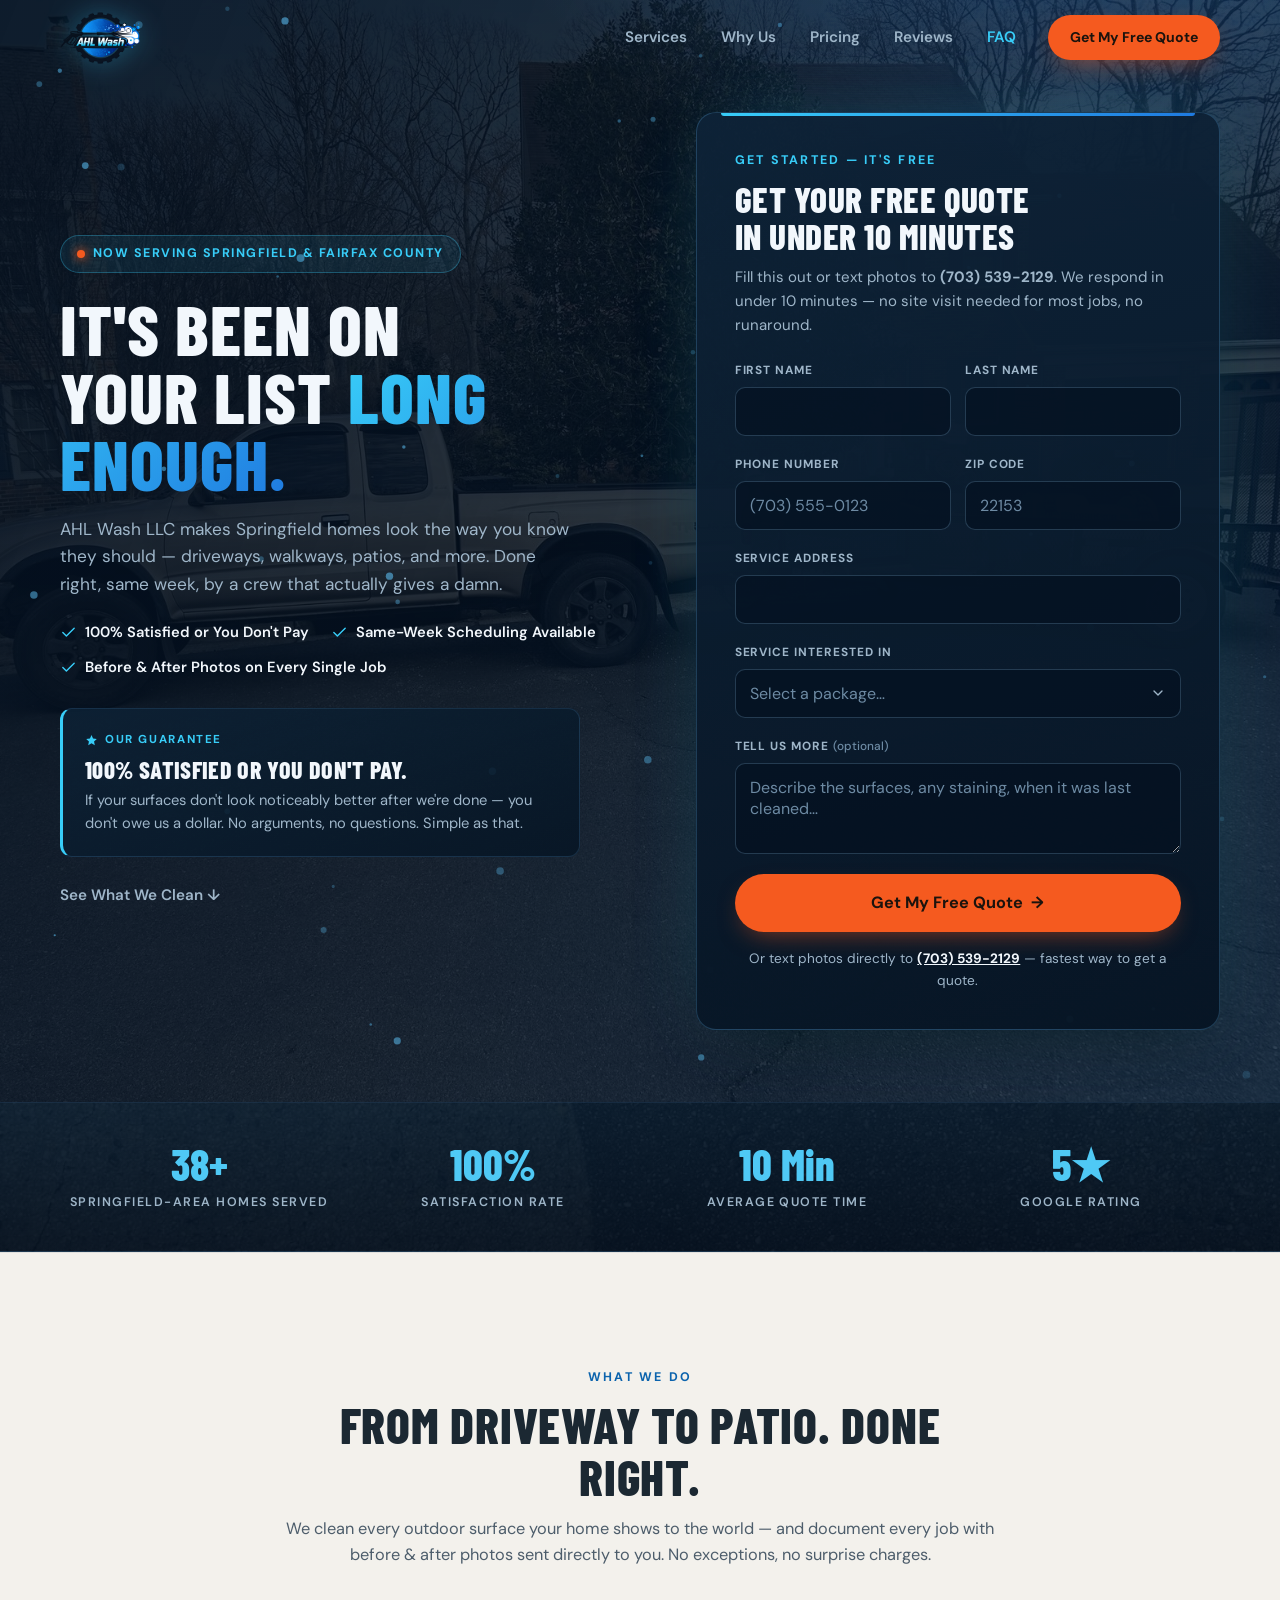
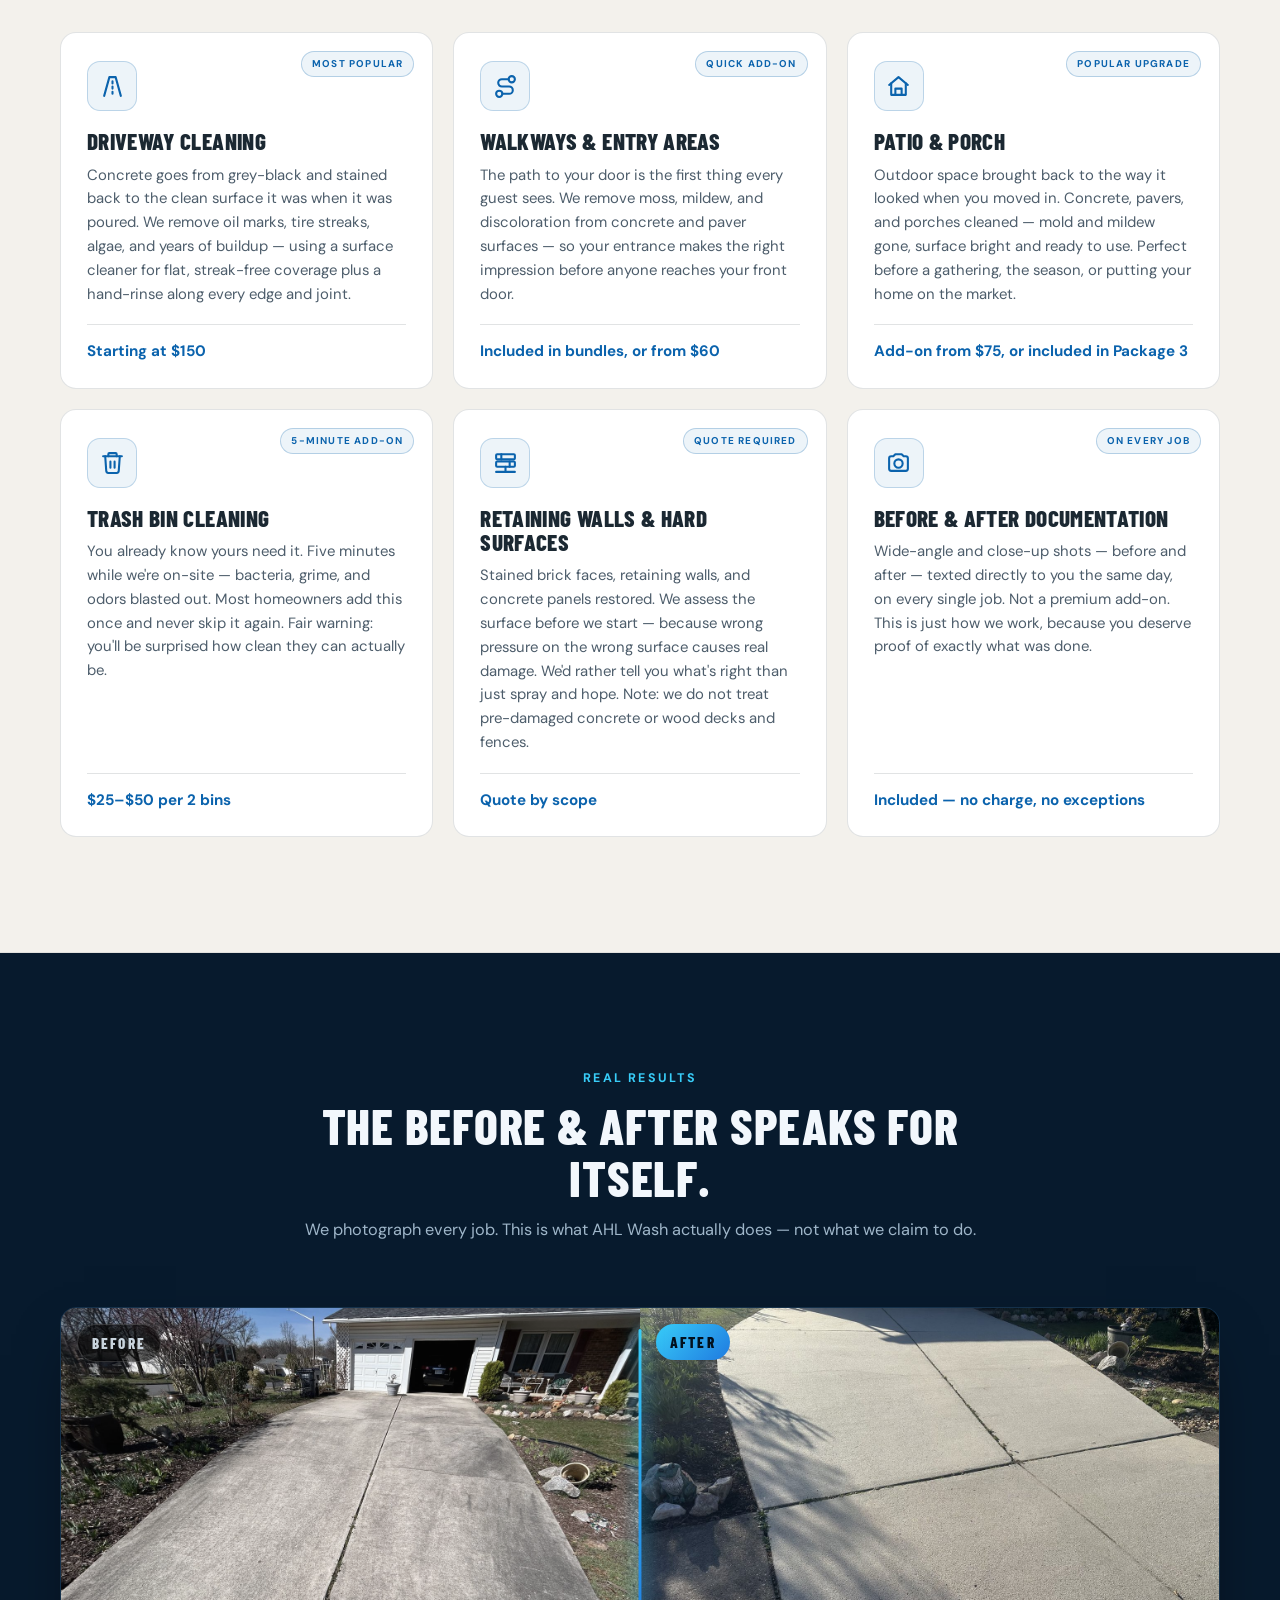
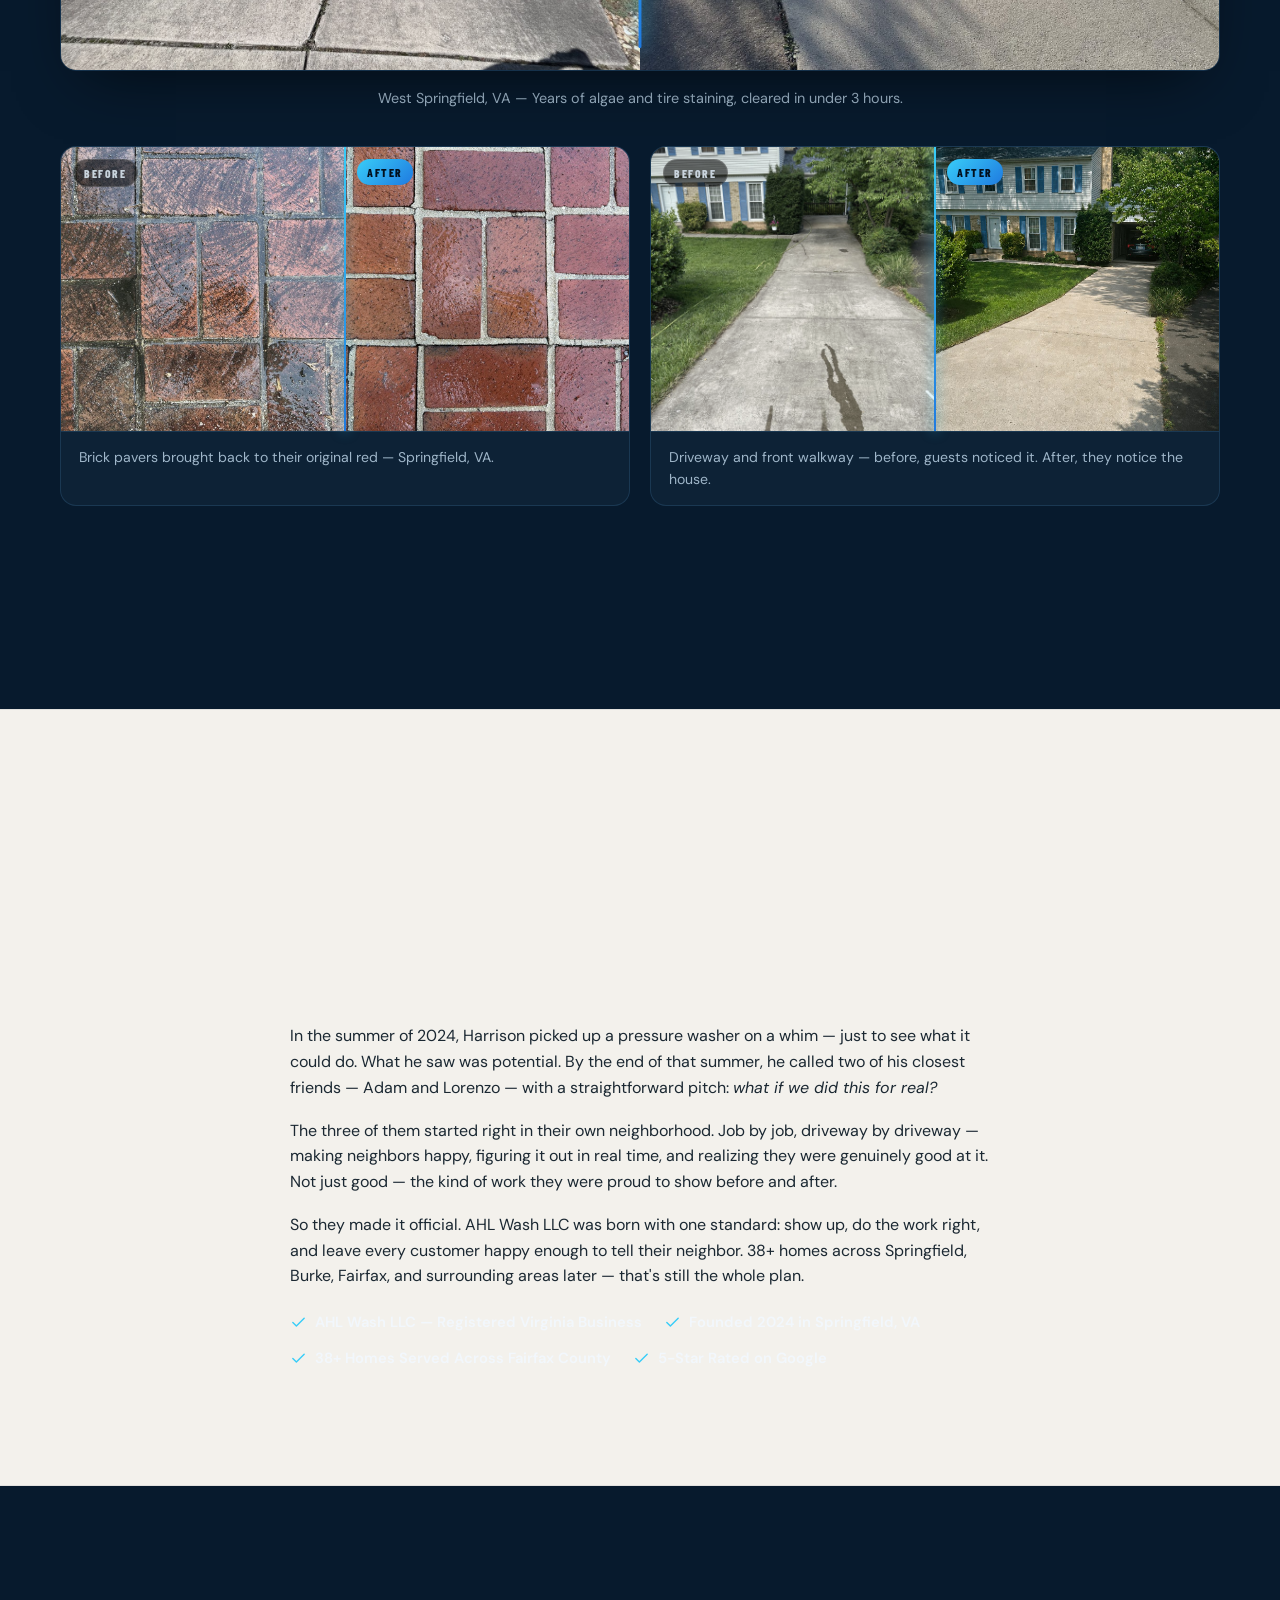
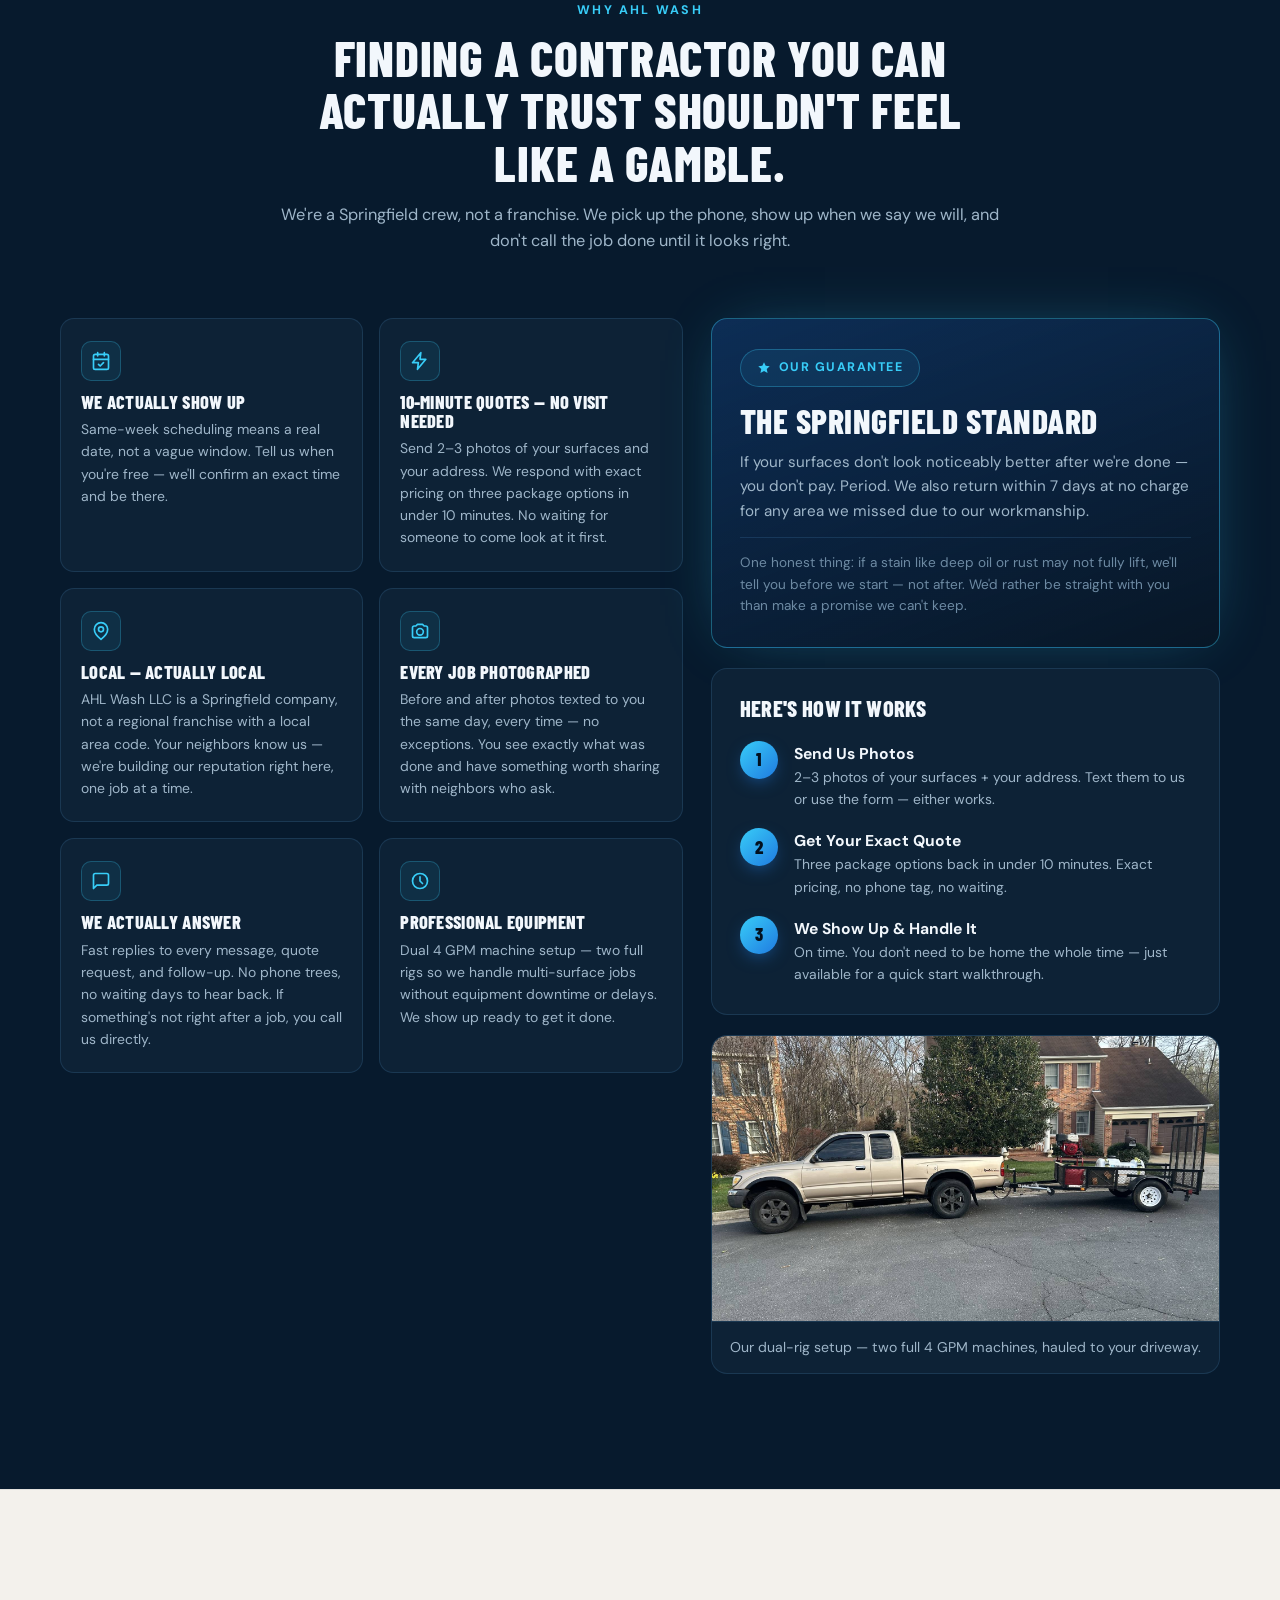
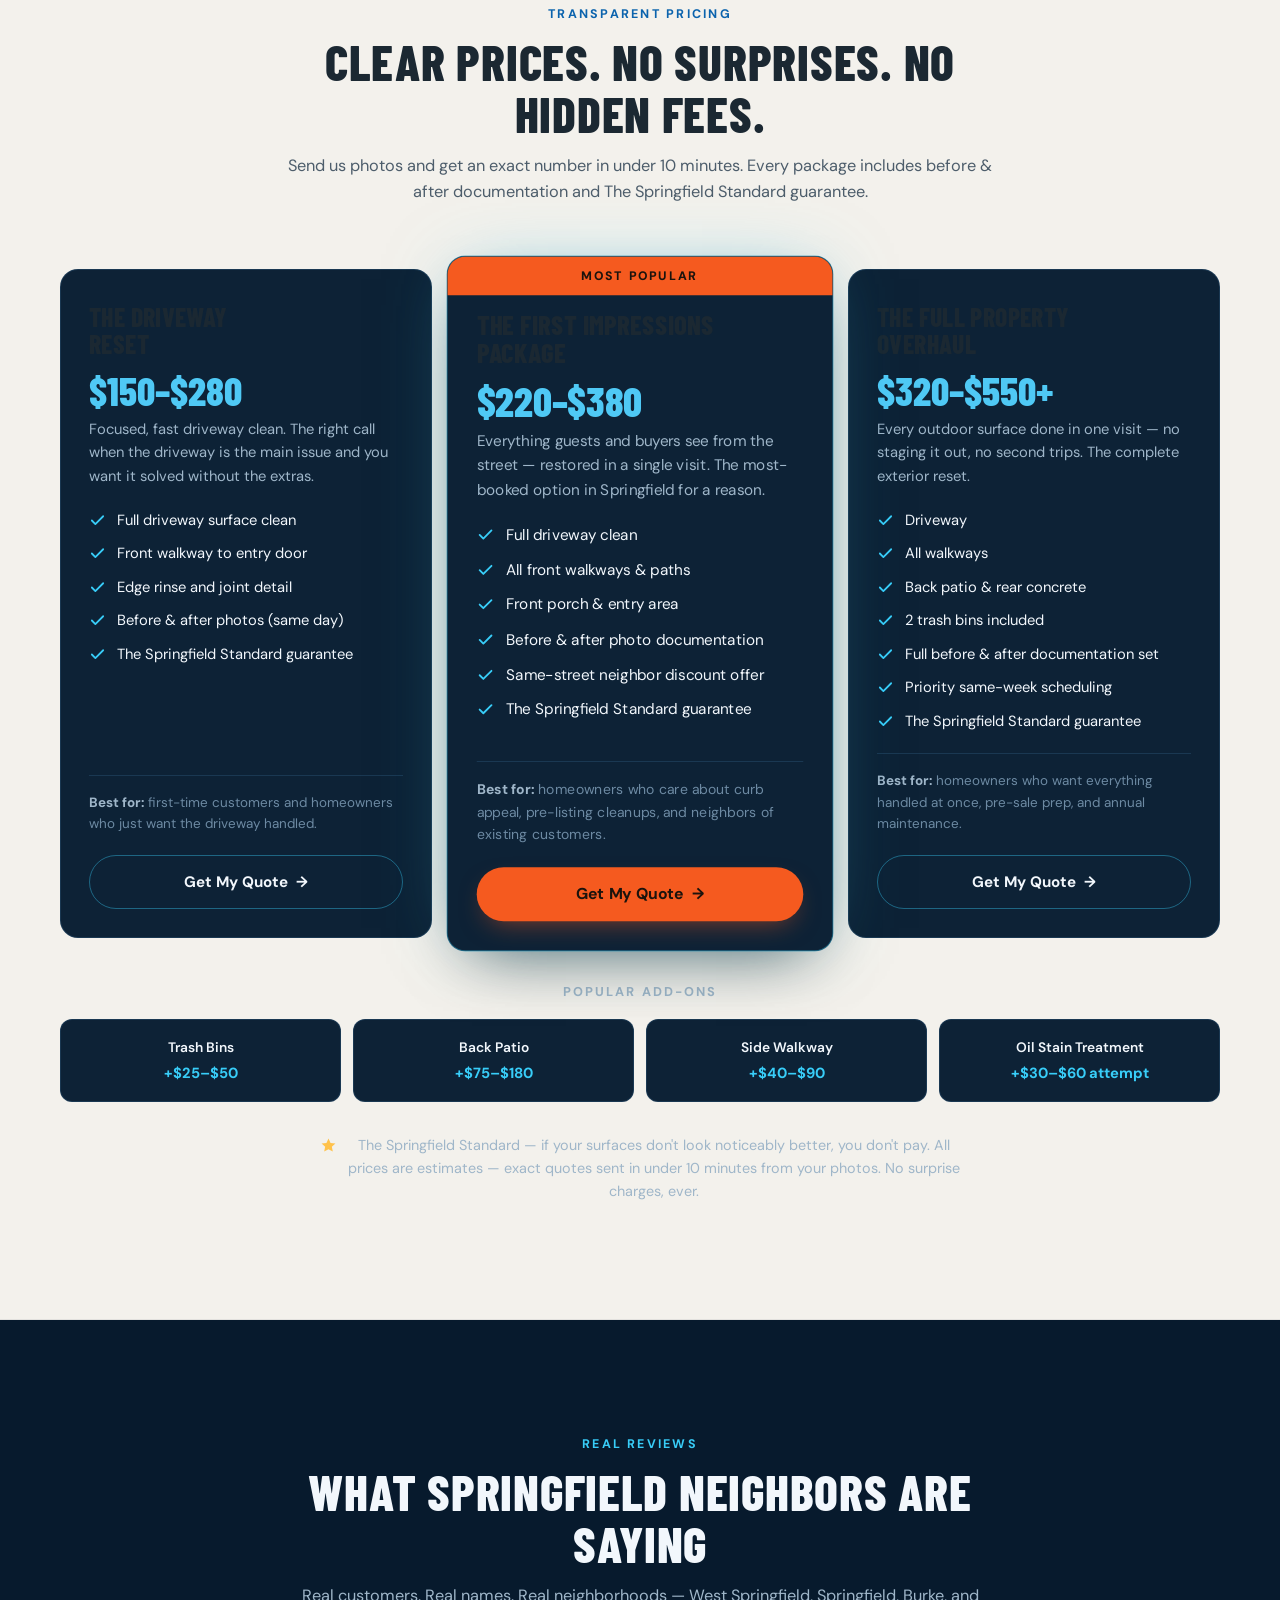
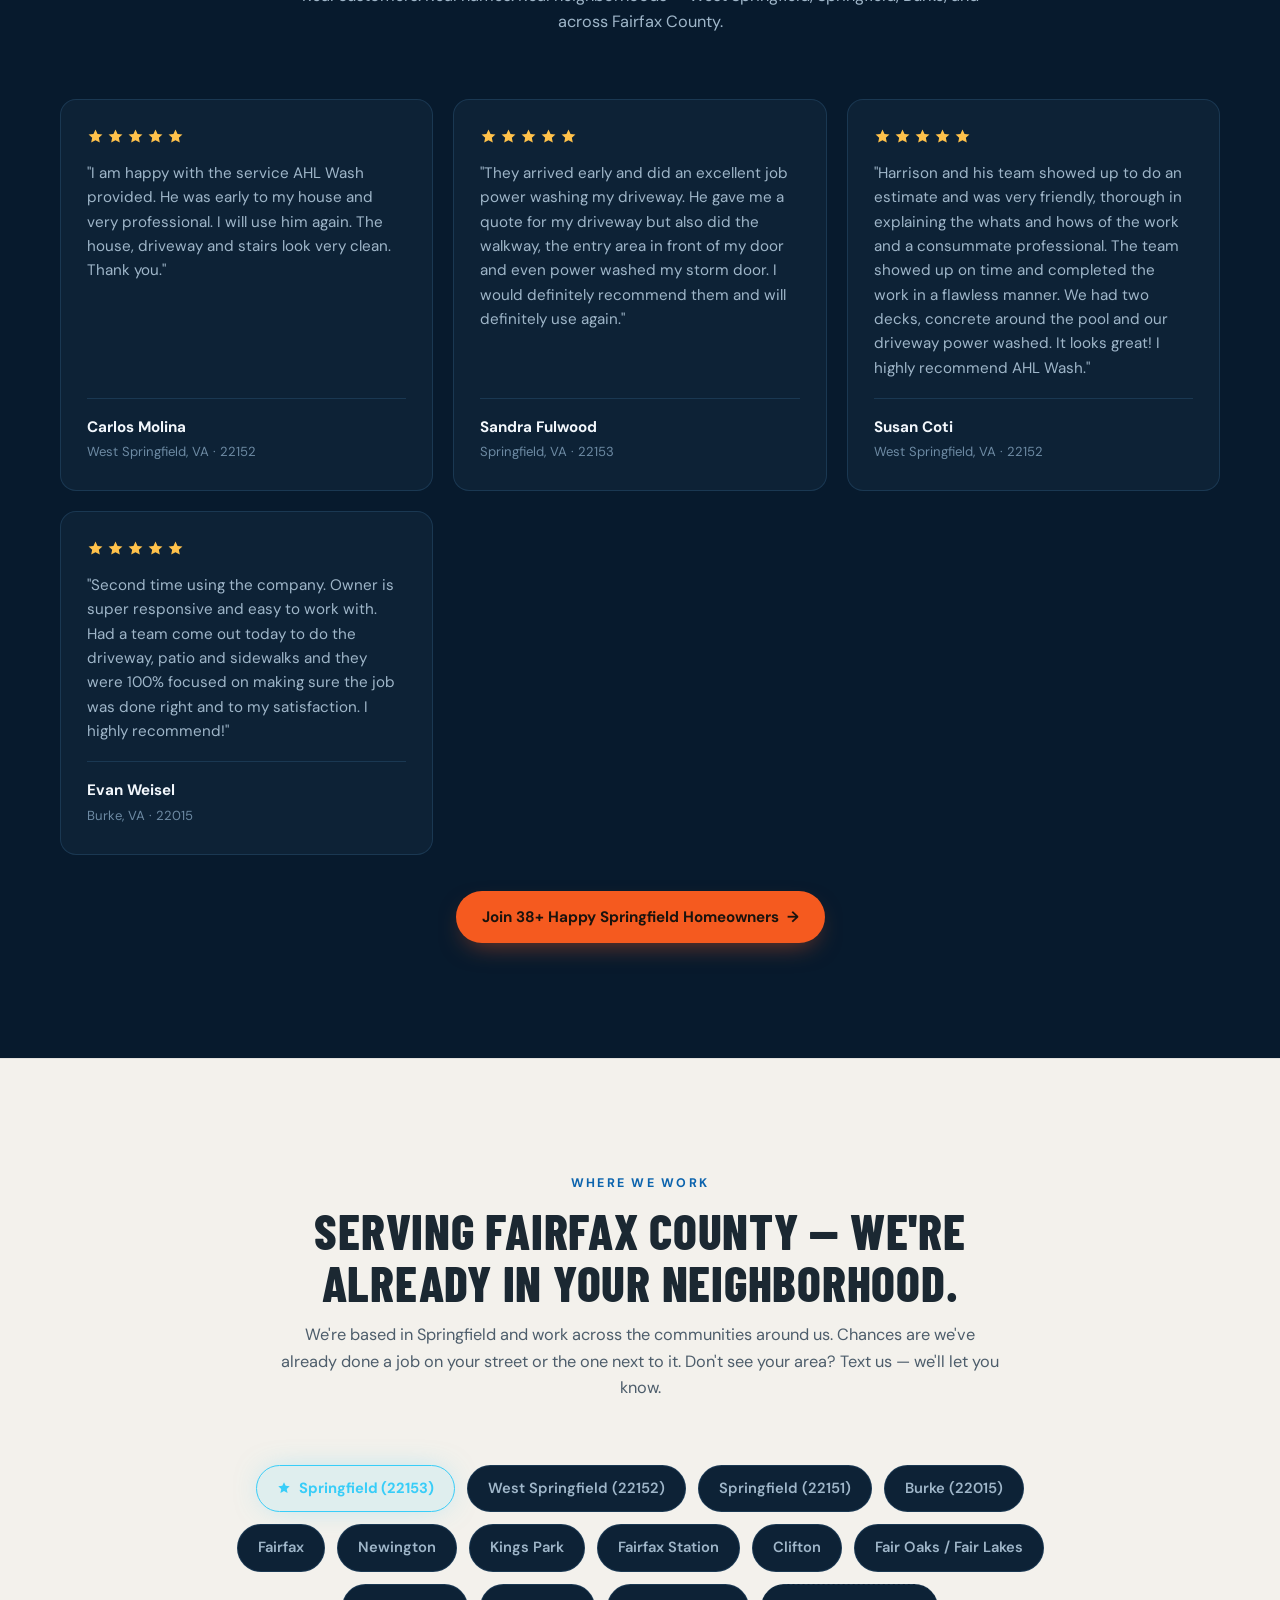
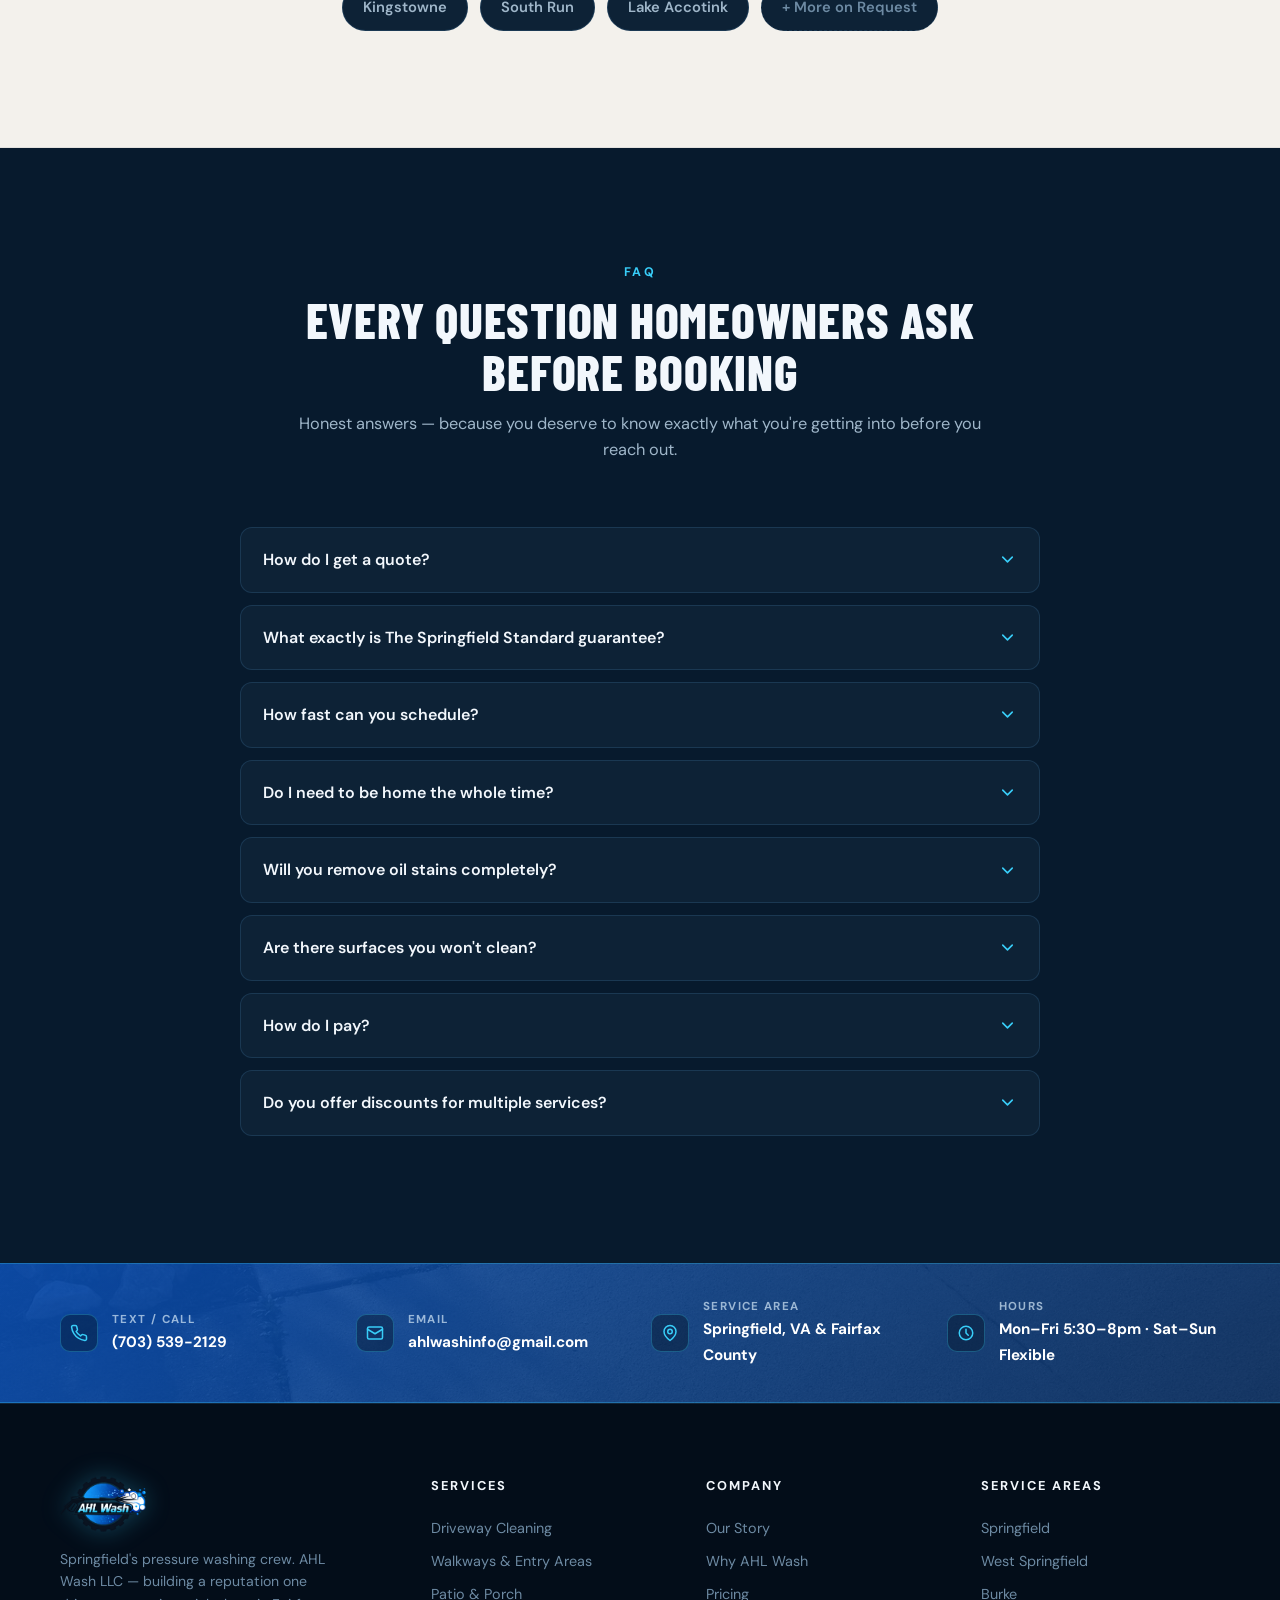
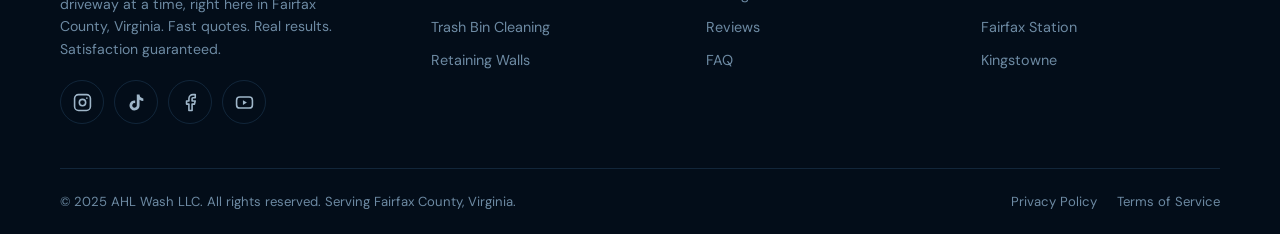
==== commit e32e13e7: "UX: move Before/After earlier, fix mobile hero scroll - Before/After section moved to directly after" ====
--- a/index.html
+++ b/index.html
@@ -250,8 +250,66 @@
   </div>
 </section>
 
+<!-- ============ BEFORE / AFTER ============ -->
+<section class="section alt" id="results">
+  <div class="container">
+    <div class="section-head reveal">
+      <p class="tag">Real Results</p>
+      <h2>The Before &amp; After Speaks for Itself.</h2>
+      <p class="section-sub">We photograph every job. This is what AHL Wash actually does — not what we claim to do.</p>
+    </div>
+
+    <div class="ba-panel reveal">
+      <div class="ba-side ba-before">
+        <span class="ba-label">Before</span>
+        <img class="ba-img" src="images/before-2.jpg" alt="Grey, algae-stained concrete driveway before pressure washing in West Springfield VA" loading="lazy">
+      </div>
+      <div class="ba-divider" aria-hidden="true"></div>
+      <div class="ba-side ba-after">
+        <span class="ba-label">After</span>
+        <img class="ba-img" src="images/after-2.jpg" alt="Bright, clean concrete driveway after pressure washing by AHL Wash in Springfield VA" loading="lazy">
+      </div>
+    </div>
+    <p class="ba-caption reveal">West Springfield, VA — Years of algae and tire staining, cleared in under 3 hours.</p>
+
+    <div class="ba-mini-grid">
+      <figure class="ba-mini reveal">
+        <div class="ba-mini-imgs">
+          <div class="ba-side ba-before">
+            <span class="ba-label">Before</span>
+            <img class="ba-img" src="images/before-3.jpg" alt="Brick paver walkway covered in grime and algae before cleaning in Springfield VA" loading="lazy">
+          </div>
+          <div class="ba-side ba-after">
+            <span class="ba-label">After</span>
+            <img class="ba-img" src="images/after-3.jpg" alt="Restored red brick pavers after pressure washing in Fairfax County VA" loading="lazy">
+          </div>
+        </div>
+        <figcaption>Brick pavers brought back to their original red — Springfield, VA.</figcaption>
+      </figure>
+
+      <figure class="ba-mini reveal delay-1">
+        <div class="ba-mini-imgs">
+          <div class="ba-side ba-before">
+            <span class="ba-label">Before</span>
+            <img class="ba-img" src="images/before-1.jpg" alt="Stained front walkway and driveway before pressure washing in Springfield VA 22153" loading="lazy">
+          </div>
+          <div class="ba-side ba-after">
+            <span class="ba-label">After</span>
+            <img class="ba-img" src="images/after-1.jpg" alt="Clean driveway and walkway with improved curb appeal after AHL Wash service" loading="lazy">
+          </div>
+        </div>
+        <figcaption>Driveway and front walkway — before, guests noticed it. After, they notice the house.</figcaption>
+      </figure>
+    </div>
+
+    <div class="ba-foot reveal">
+      <a href="#quote" class="btn btn-primary">Get Your Property Looking Like This <span aria-hidden="true">→</span></a>
+    </div>
+  </div>
+</section>
+
 <!-- ============ OUR STORY ============ -->
-<section class="section alt" id="about">
+<section class="section light" id="about">
   <div class="container">
     <div class="section-head reveal">
       <p class="tag">AHL Wash LLC</p>
@@ -272,7 +330,7 @@
 </section>
 
 <!-- ============ WHY AHL WASH ============ -->
-<section class="section light" id="why-us">
+<section class="section alt" id="why-us">
   <div class="container">
     <div class="section-head reveal">
       <p class="tag">Why AHL Wash</p>
@@ -345,64 +403,6 @@
           <figcaption>Our dual-rig setup — two full 4 GPM machines, hauled to your driveway.</figcaption>
         </figure>
       </div>
-    </div>
-  </div>
-</section>
-
-<!-- ============ BEFORE / AFTER ============ -->
-<section class="section alt" id="results">
-  <div class="container">
-    <div class="section-head reveal">
-      <p class="tag">Real Results</p>
-      <h2>The Before &amp; After Speaks for Itself.</h2>
-      <p class="section-sub">We photograph every job. This is what AHL Wash actually does — not what we claim to do.</p>
-    </div>
-
-    <div class="ba-panel reveal">
-      <div class="ba-side ba-before">
-        <span class="ba-label">Before</span>
-        <img class="ba-img" src="images/before-2.jpg" alt="Grey, algae-stained concrete driveway before pressure washing in West Springfield VA" loading="lazy">
-      </div>
-      <div class="ba-divider" aria-hidden="true"></div>
-      <div class="ba-side ba-after">
-        <span class="ba-label">After</span>
-        <img class="ba-img" src="images/after-2.jpg" alt="Bright, clean concrete driveway after pressure washing by AHL Wash in Springfield VA" loading="lazy">
-      </div>
-    </div>
-    <p class="ba-caption reveal">West Springfield, VA — Years of algae and tire staining, cleared in under 3 hours.</p>
-
-    <div class="ba-mini-grid">
-      <figure class="ba-mini reveal">
-        <div class="ba-mini-imgs">
-          <div class="ba-side ba-before">
-            <span class="ba-label">Before</span>
-            <img class="ba-img" src="images/before-3.jpg" alt="Brick paver walkway covered in grime and algae before cleaning in Springfield VA" loading="lazy">
-          </div>
-          <div class="ba-side ba-after">
-            <span class="ba-label">After</span>
-            <img class="ba-img" src="images/after-3.jpg" alt="Restored red brick pavers after pressure washing in Fairfax County VA" loading="lazy">
-          </div>
-        </div>
-        <figcaption>Brick pavers brought back to their original red — Springfield, VA.</figcaption>
-      </figure>
-
-      <figure class="ba-mini reveal delay-1">
-        <div class="ba-mini-imgs">
-          <div class="ba-side ba-before">
-            <span class="ba-label">Before</span>
-            <img class="ba-img" src="images/before-1.jpg" alt="Stained front walkway and driveway before pressure washing in Springfield VA 22153" loading="lazy">
-          </div>
-          <div class="ba-side ba-after">
-            <span class="ba-label">After</span>
-            <img class="ba-img" src="images/after-1.jpg" alt="Clean driveway and walkway with improved curb appeal after AHL Wash service" loading="lazy">
-          </div>
-        </div>
-        <figcaption>Driveway and front walkway — before, guests noticed it. After, they notice the house.</figcaption>
-      </figure>
-    </div>
-
-    <div class="ba-foot reveal">
-      <a href="#quote" class="btn btn-primary">Get Your Property Looking Like This <span aria-hidden="true">→</span></a>
     </div>
   </div>
 </section>
--- a/styles.css
+++ b/styles.css
@@ -1009,6 +1009,10 @@
   transition: transform 0.35s ease;
 }
 .floating-cta.show { transform: none; }
+@media (max-width: 767px) {
+  .floating-cta { transform: none; }
+  .hero-guarantee { display: none; }
+}
 @media (min-width: 768px) { .floating-cta { display: none; } }
 
 /* ============================================================
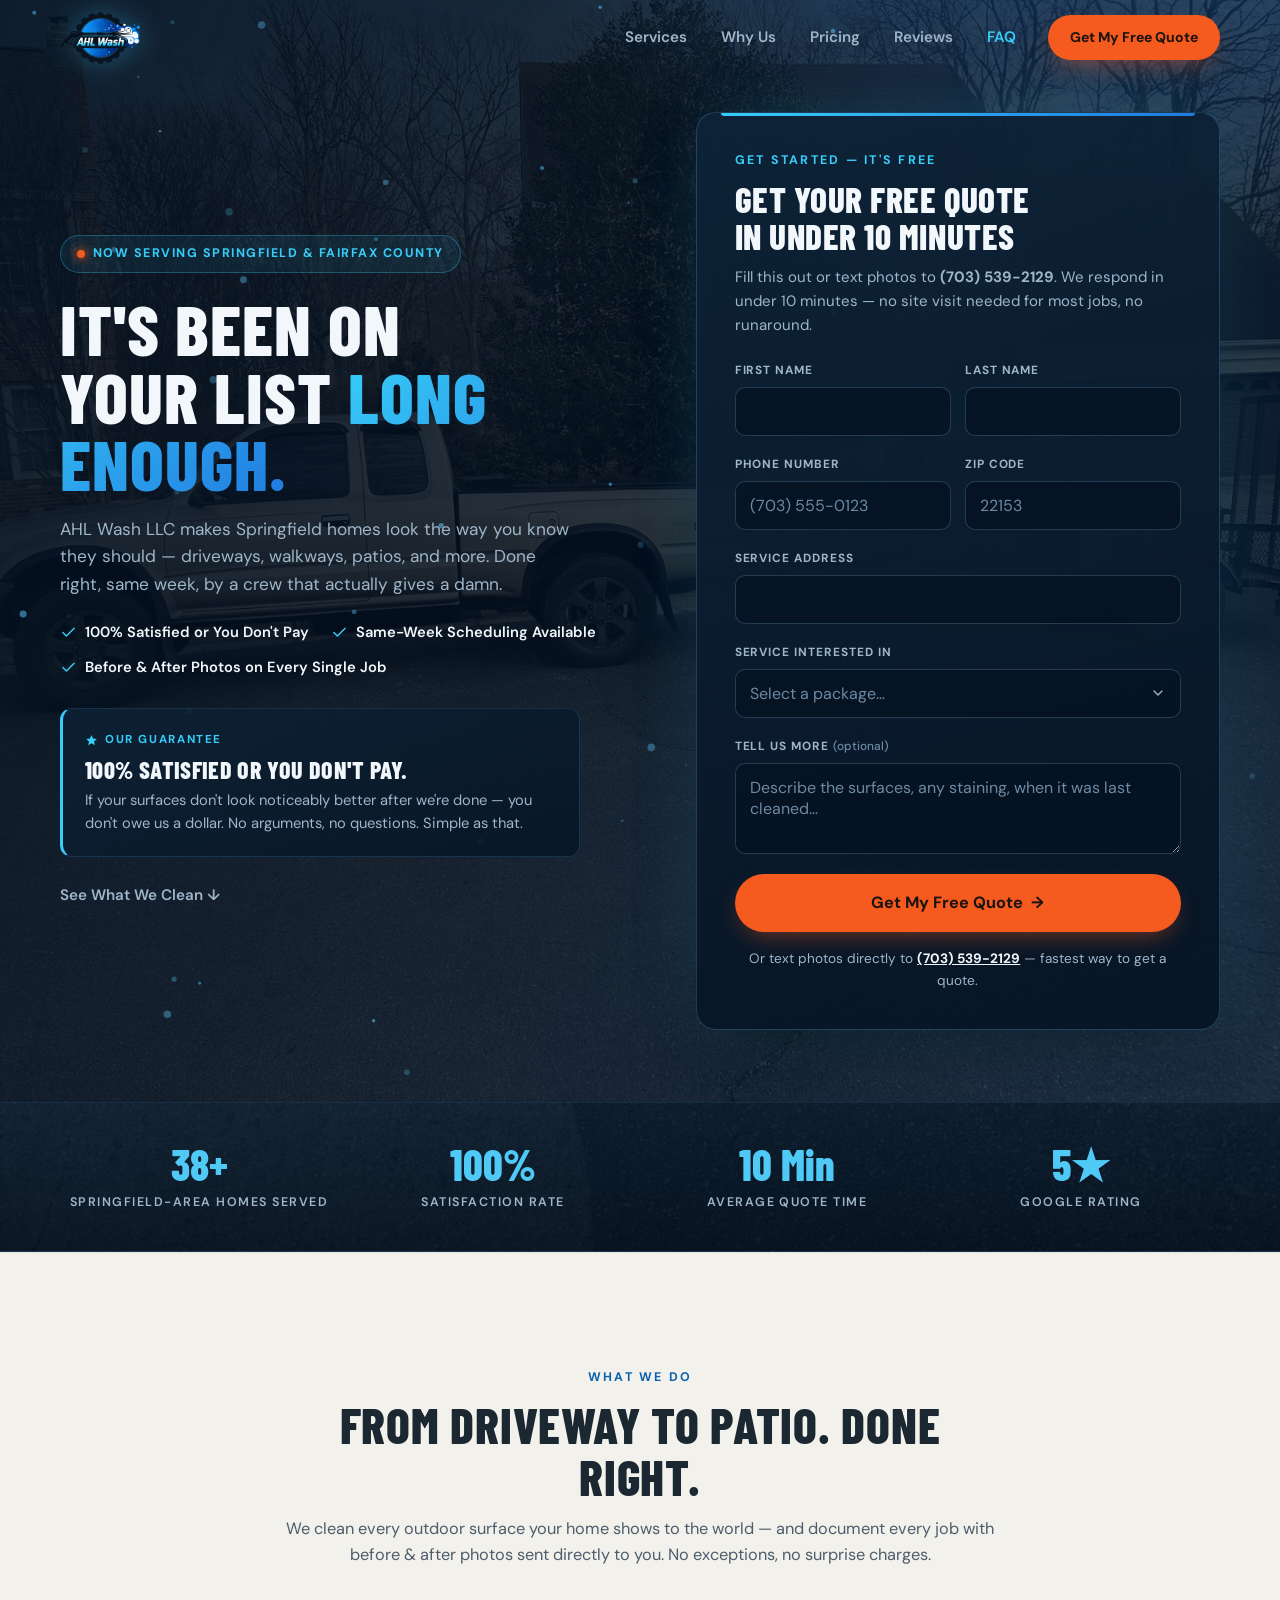
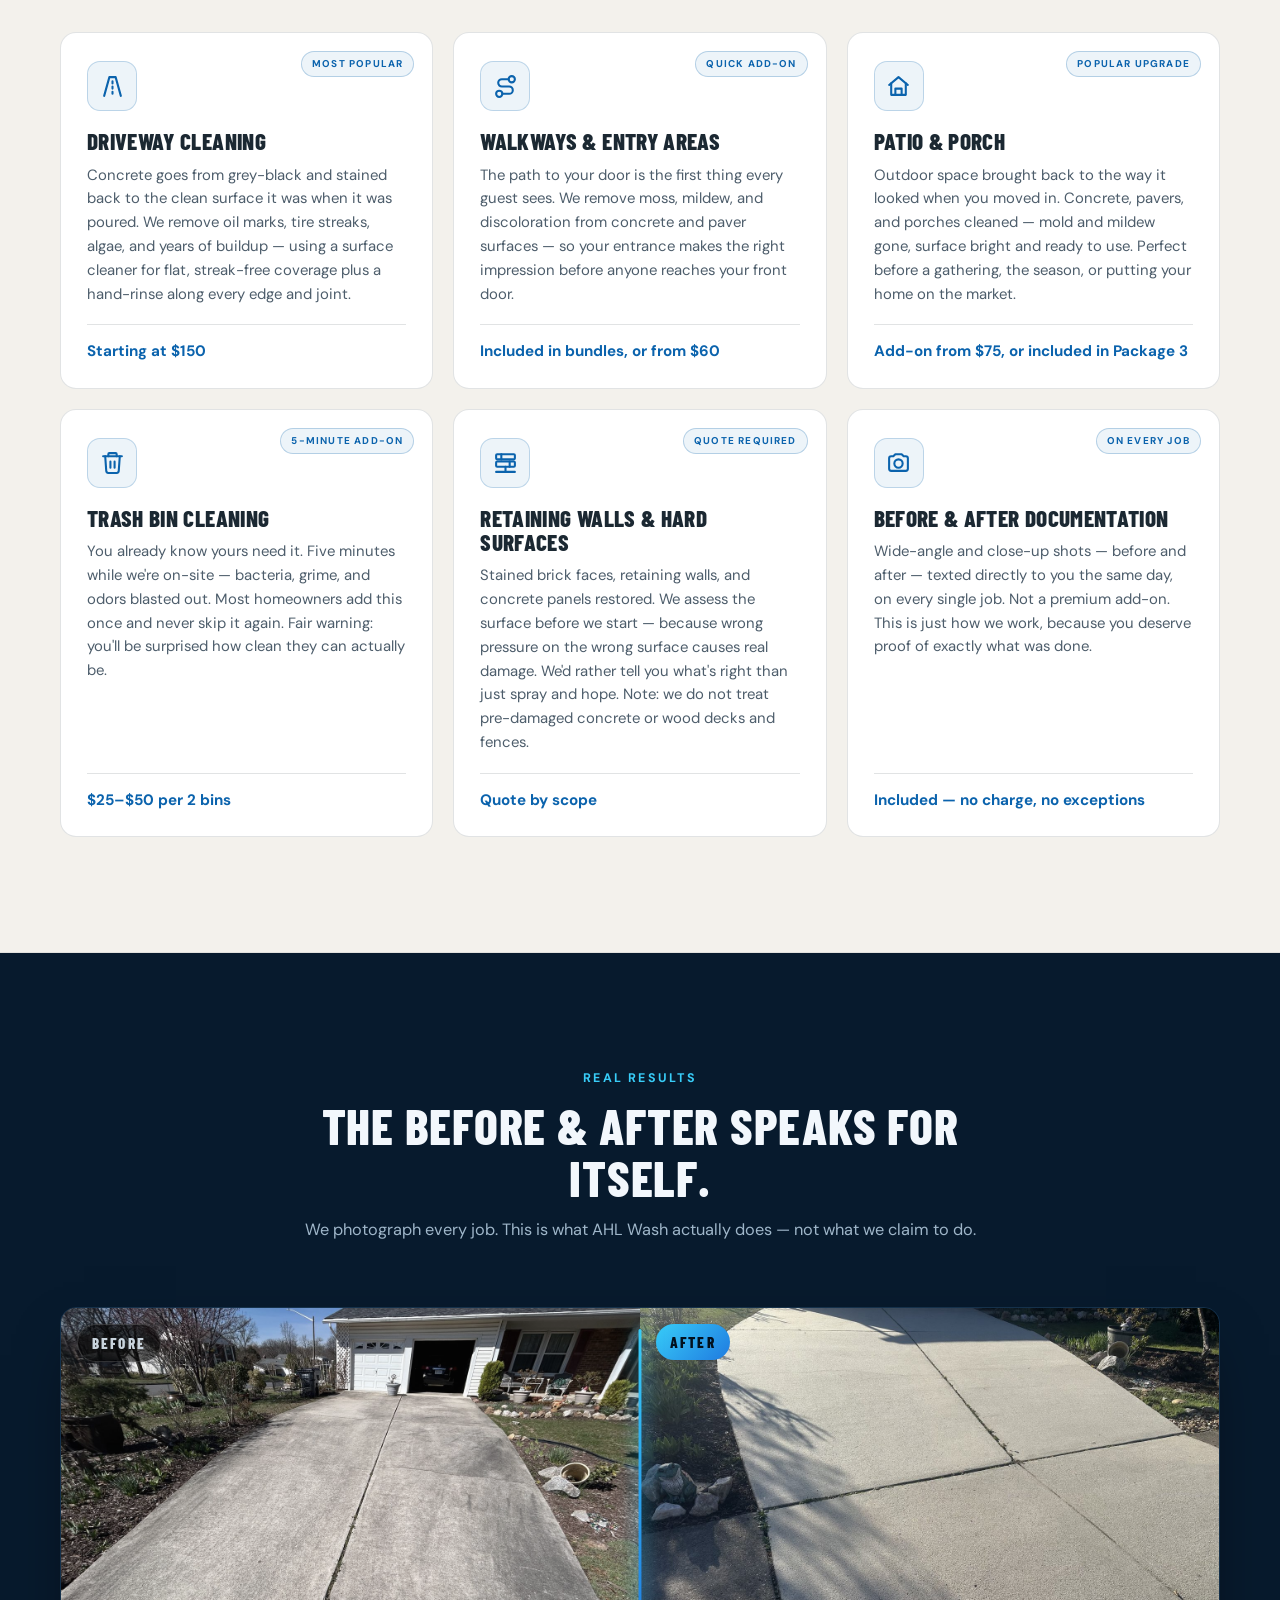
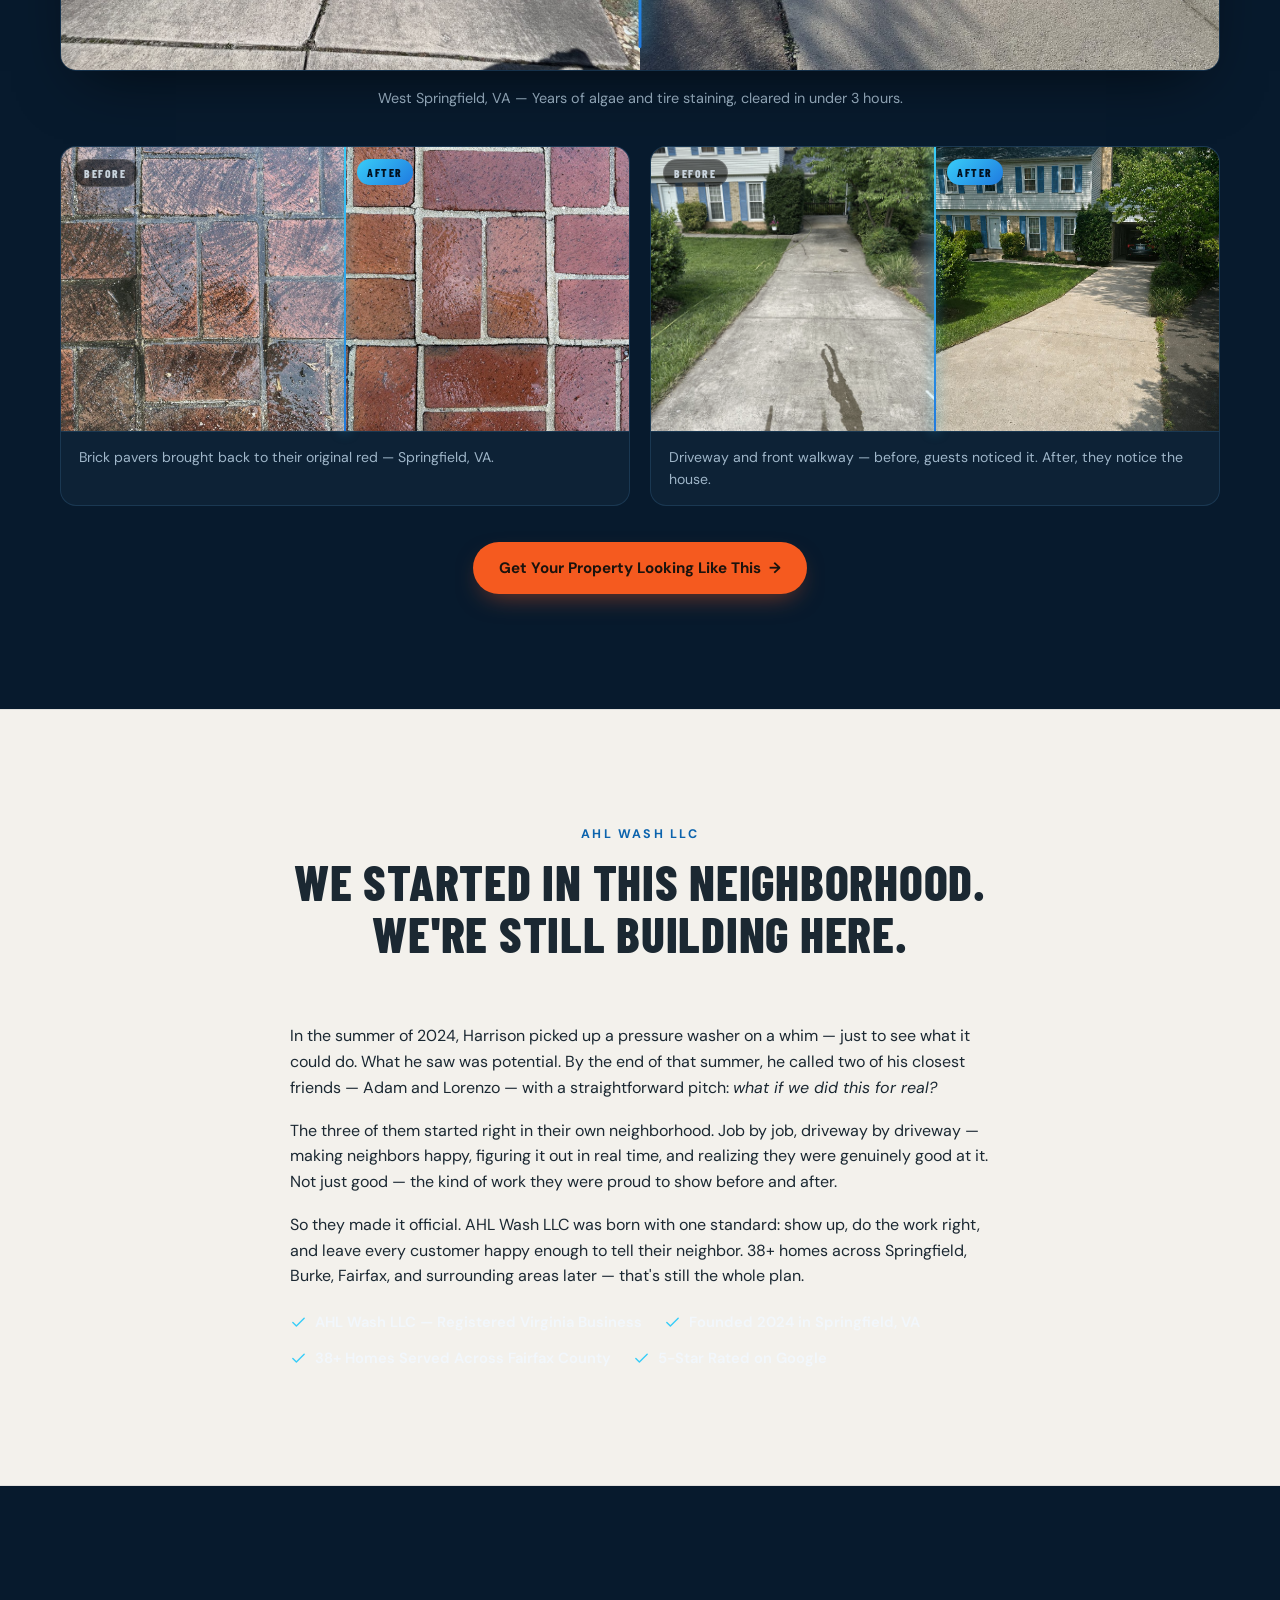
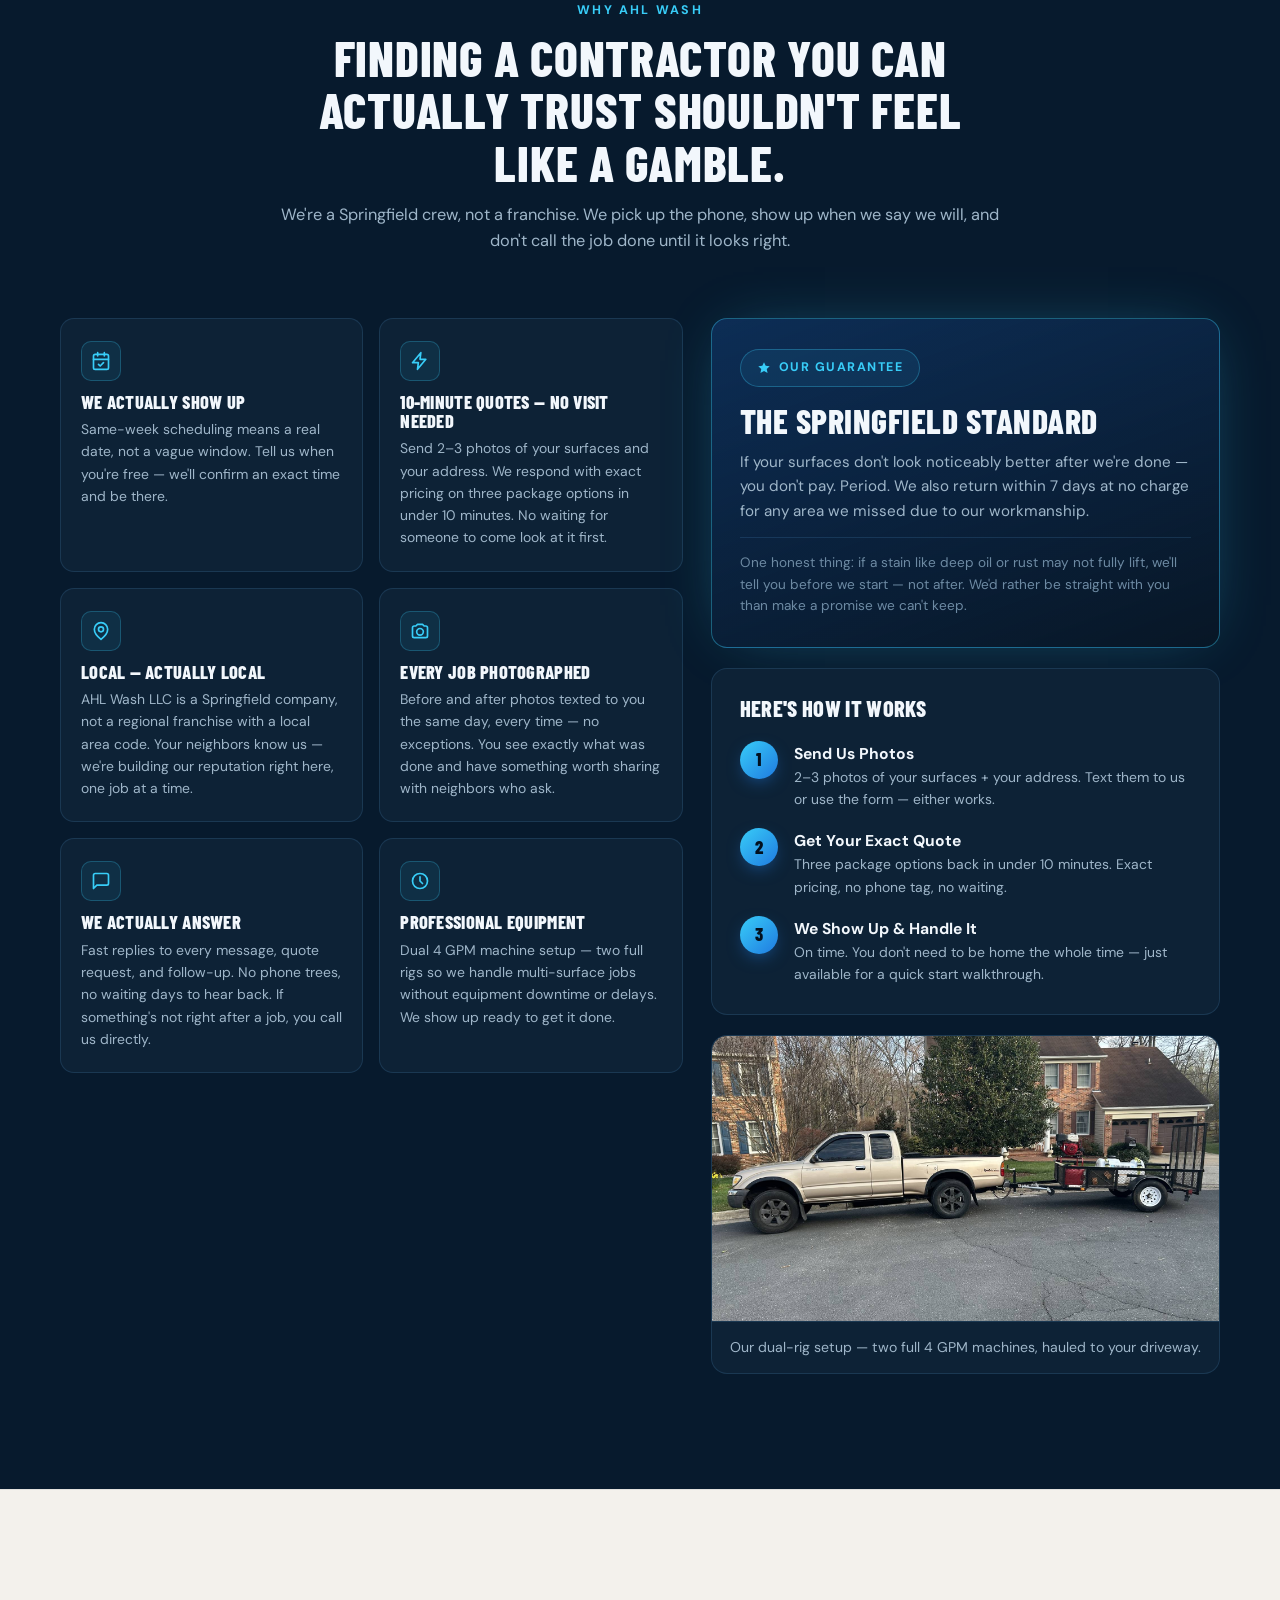
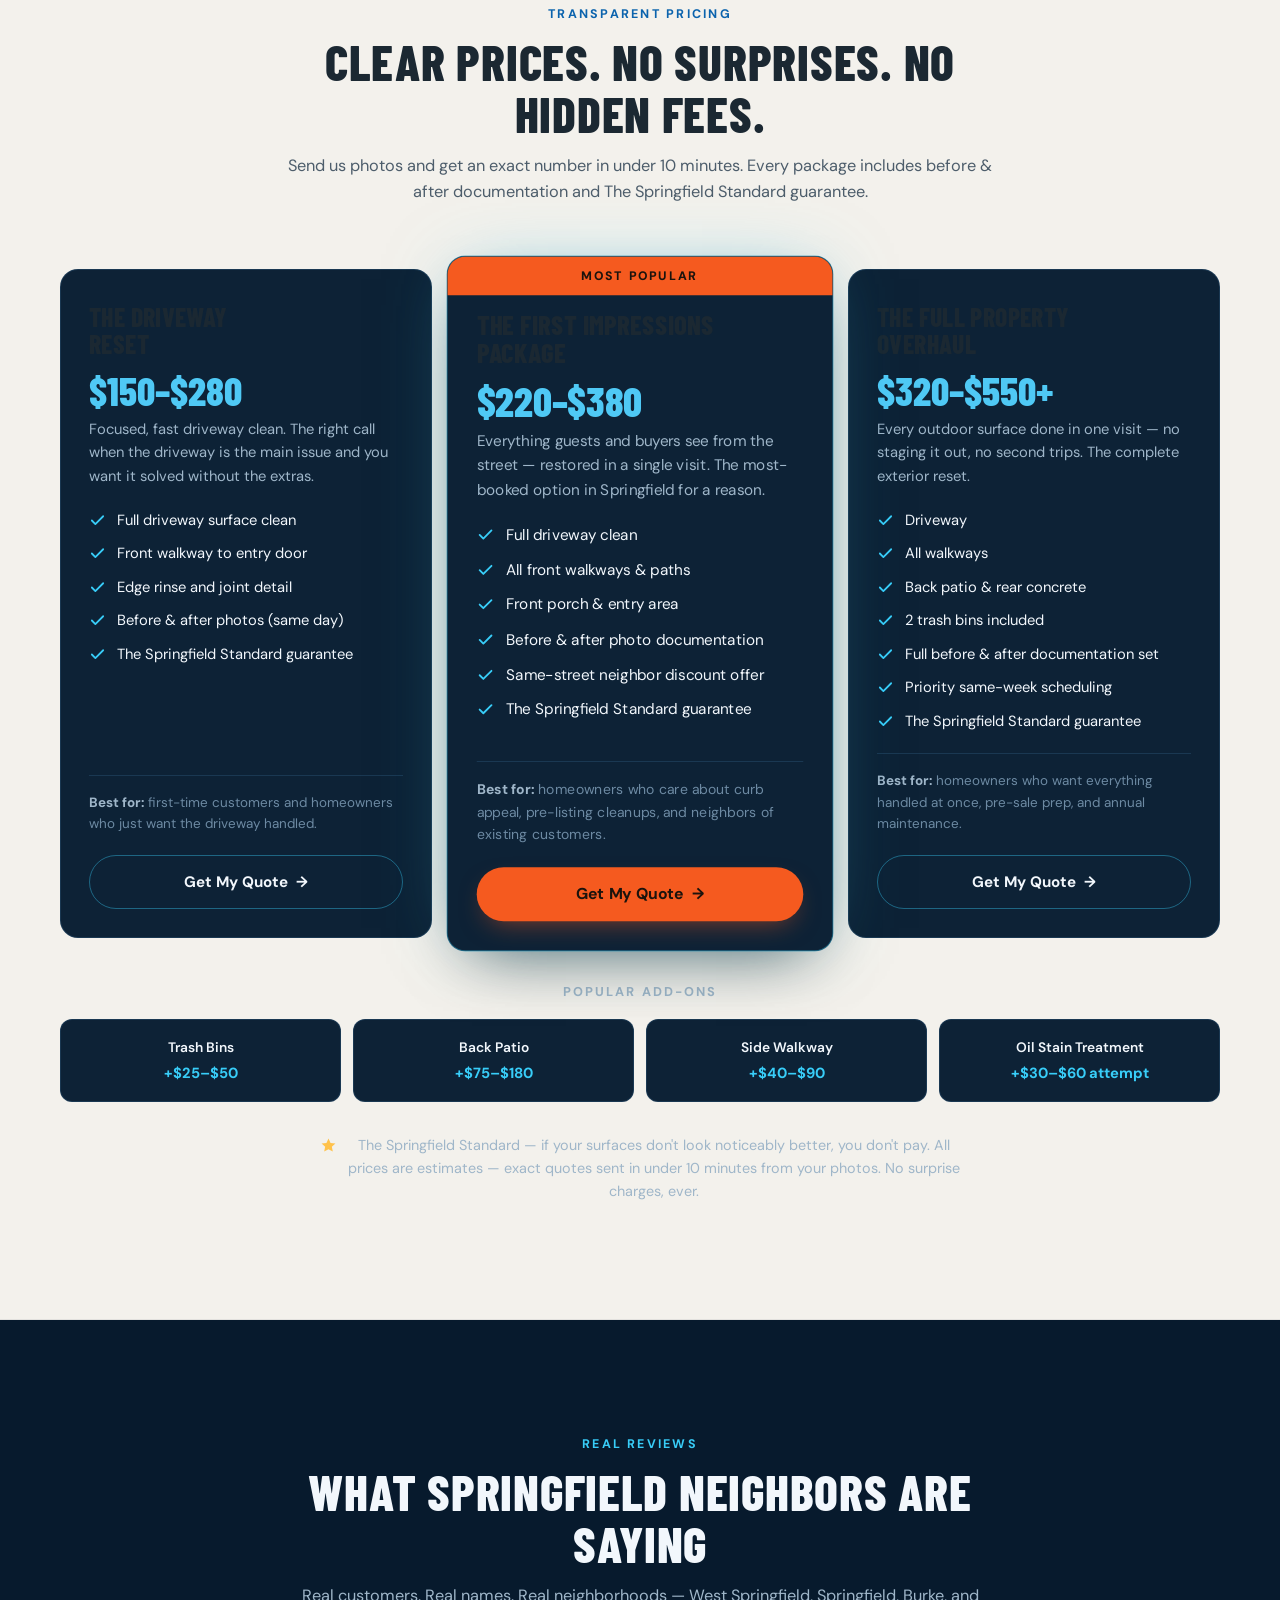
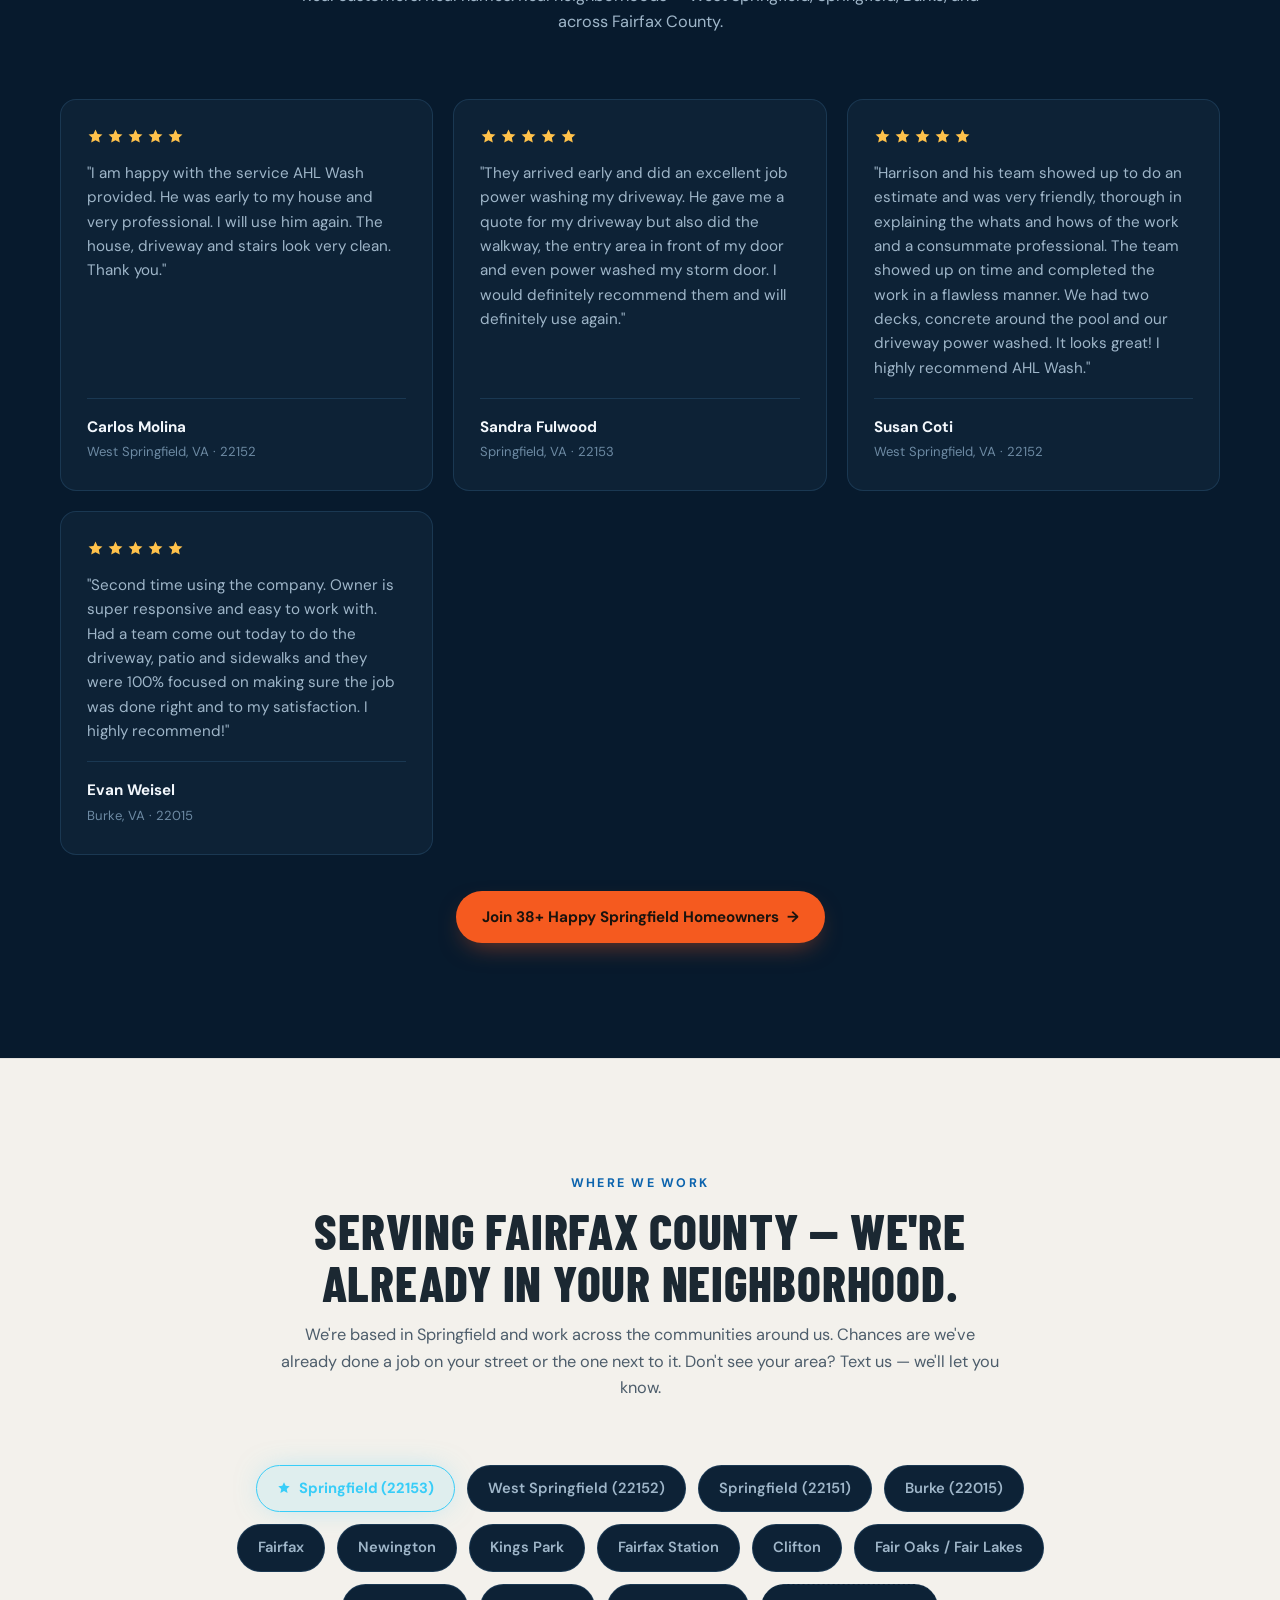
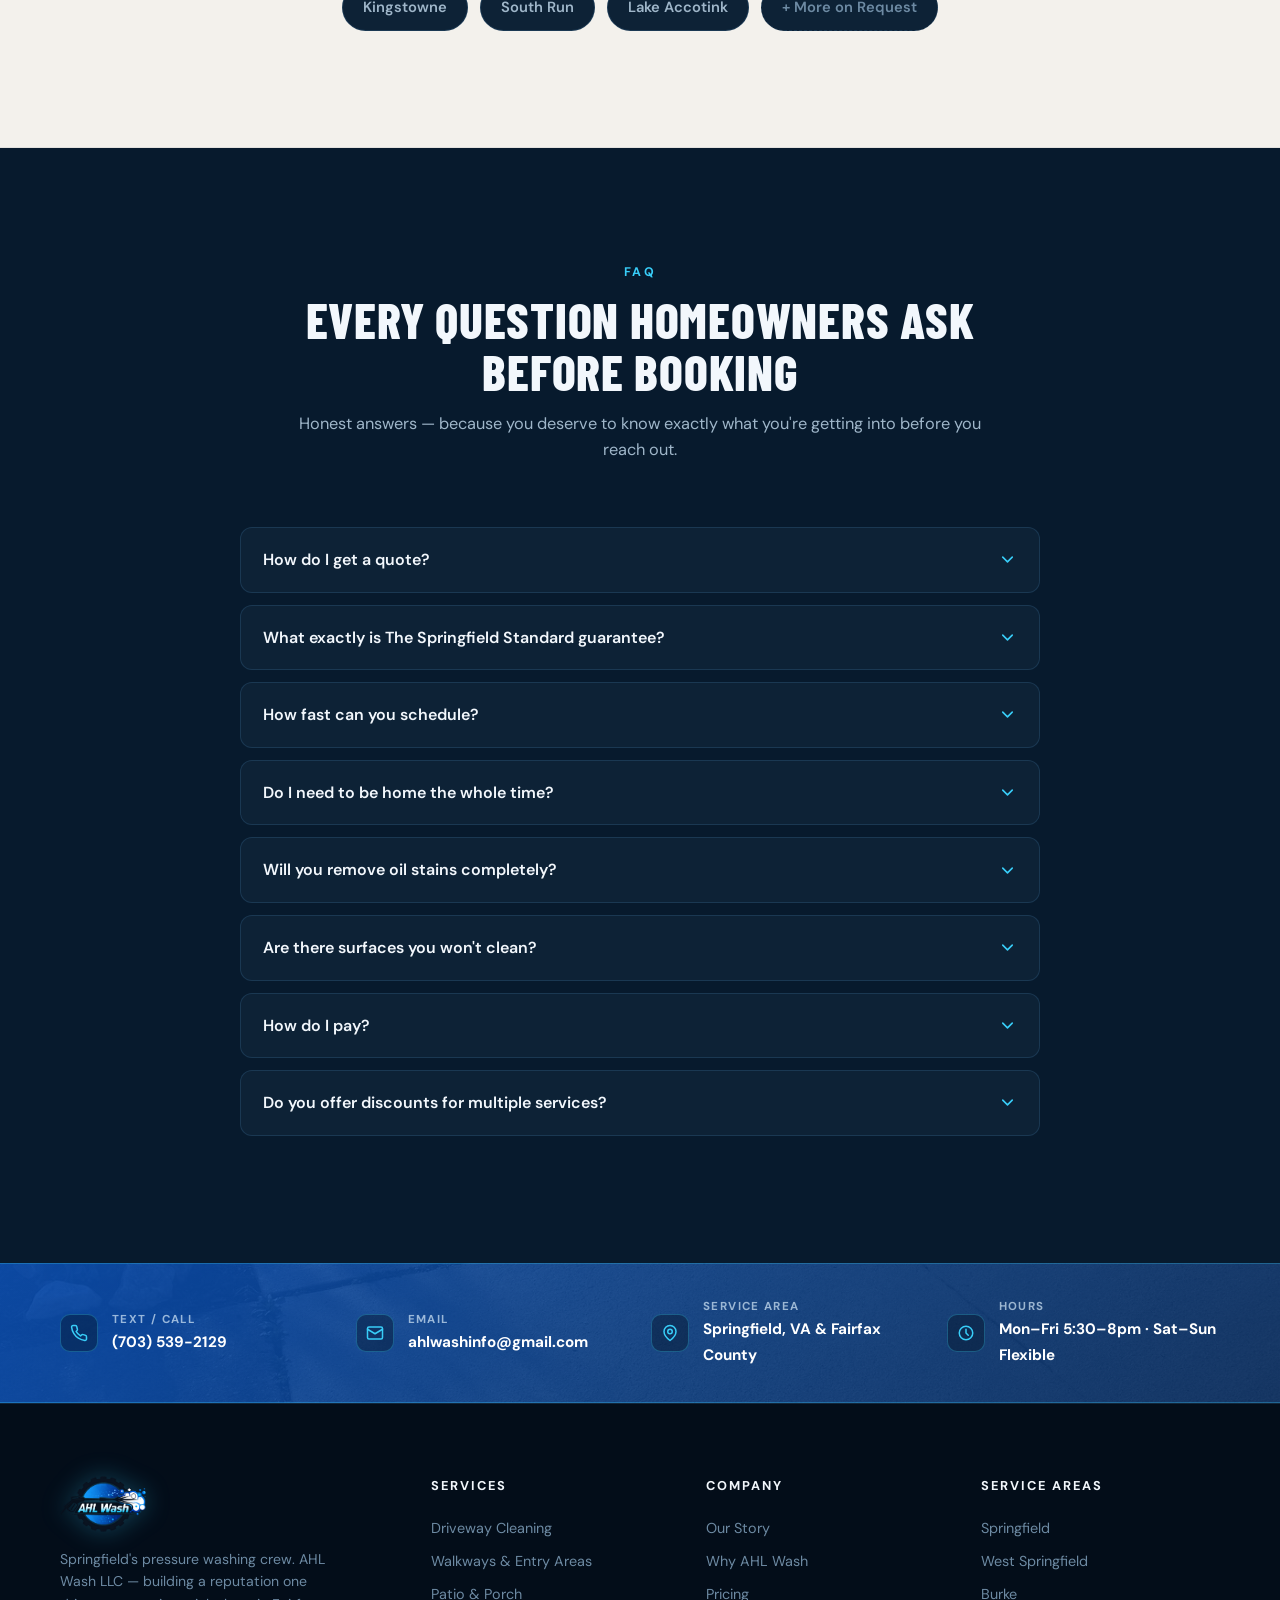
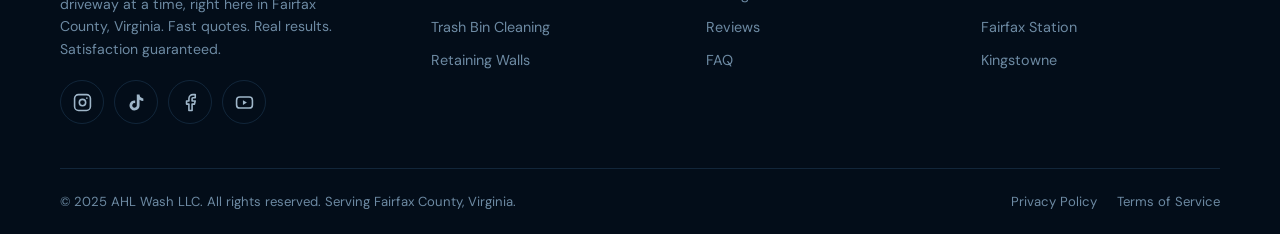
==== commit 285f2f1c: "Analytics: add Vercel Analytics script tag Co-Authored-By: Claude Sonnet 4.6 <noreply@anthropic.com>" ====
--- a/index.html
+++ b/index.html
@@ -724,5 +724,6 @@
 <a href="#quote" class="floating-cta" id="floatingCta">Get a Free Quote <span aria-hidden="true">→</span></a>
 
 <script src="script.js"></script>
+<script defer src="/_vercel/insights/script.js"></script>
 </body>
 </html>
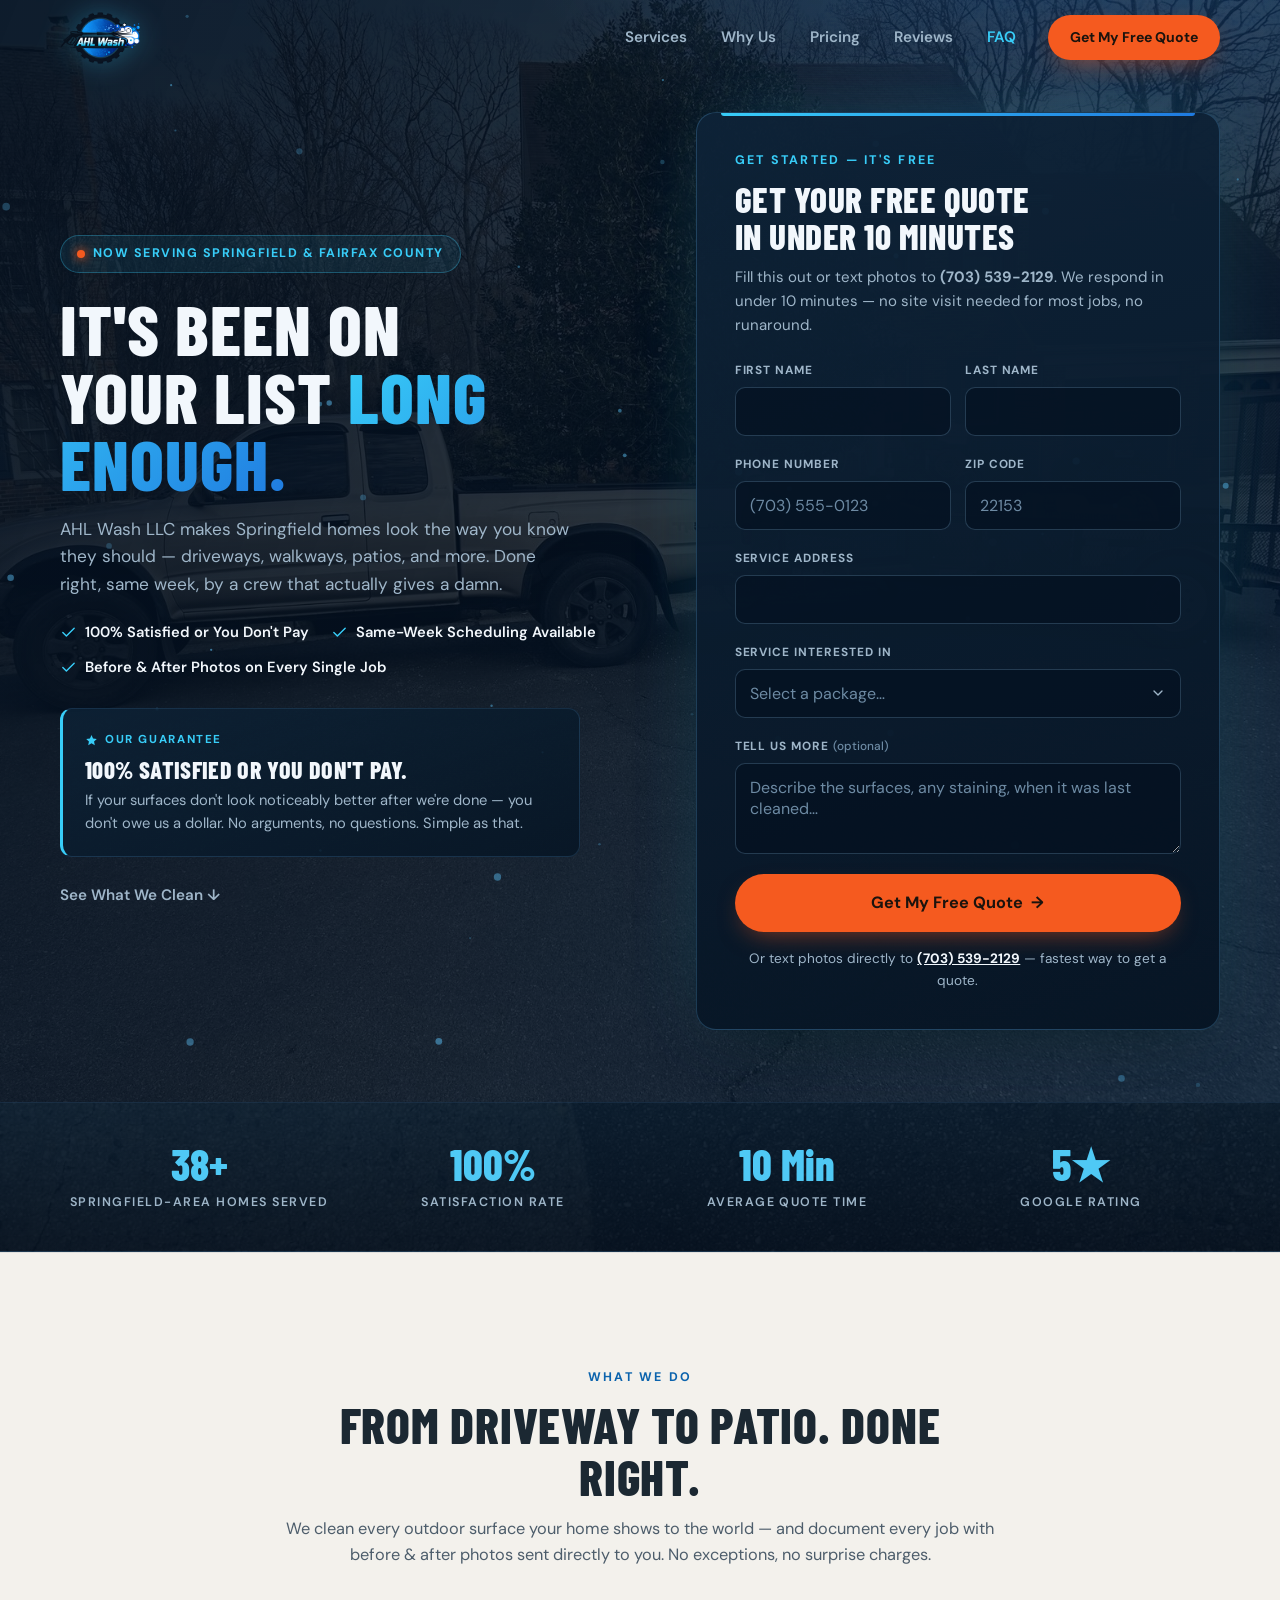
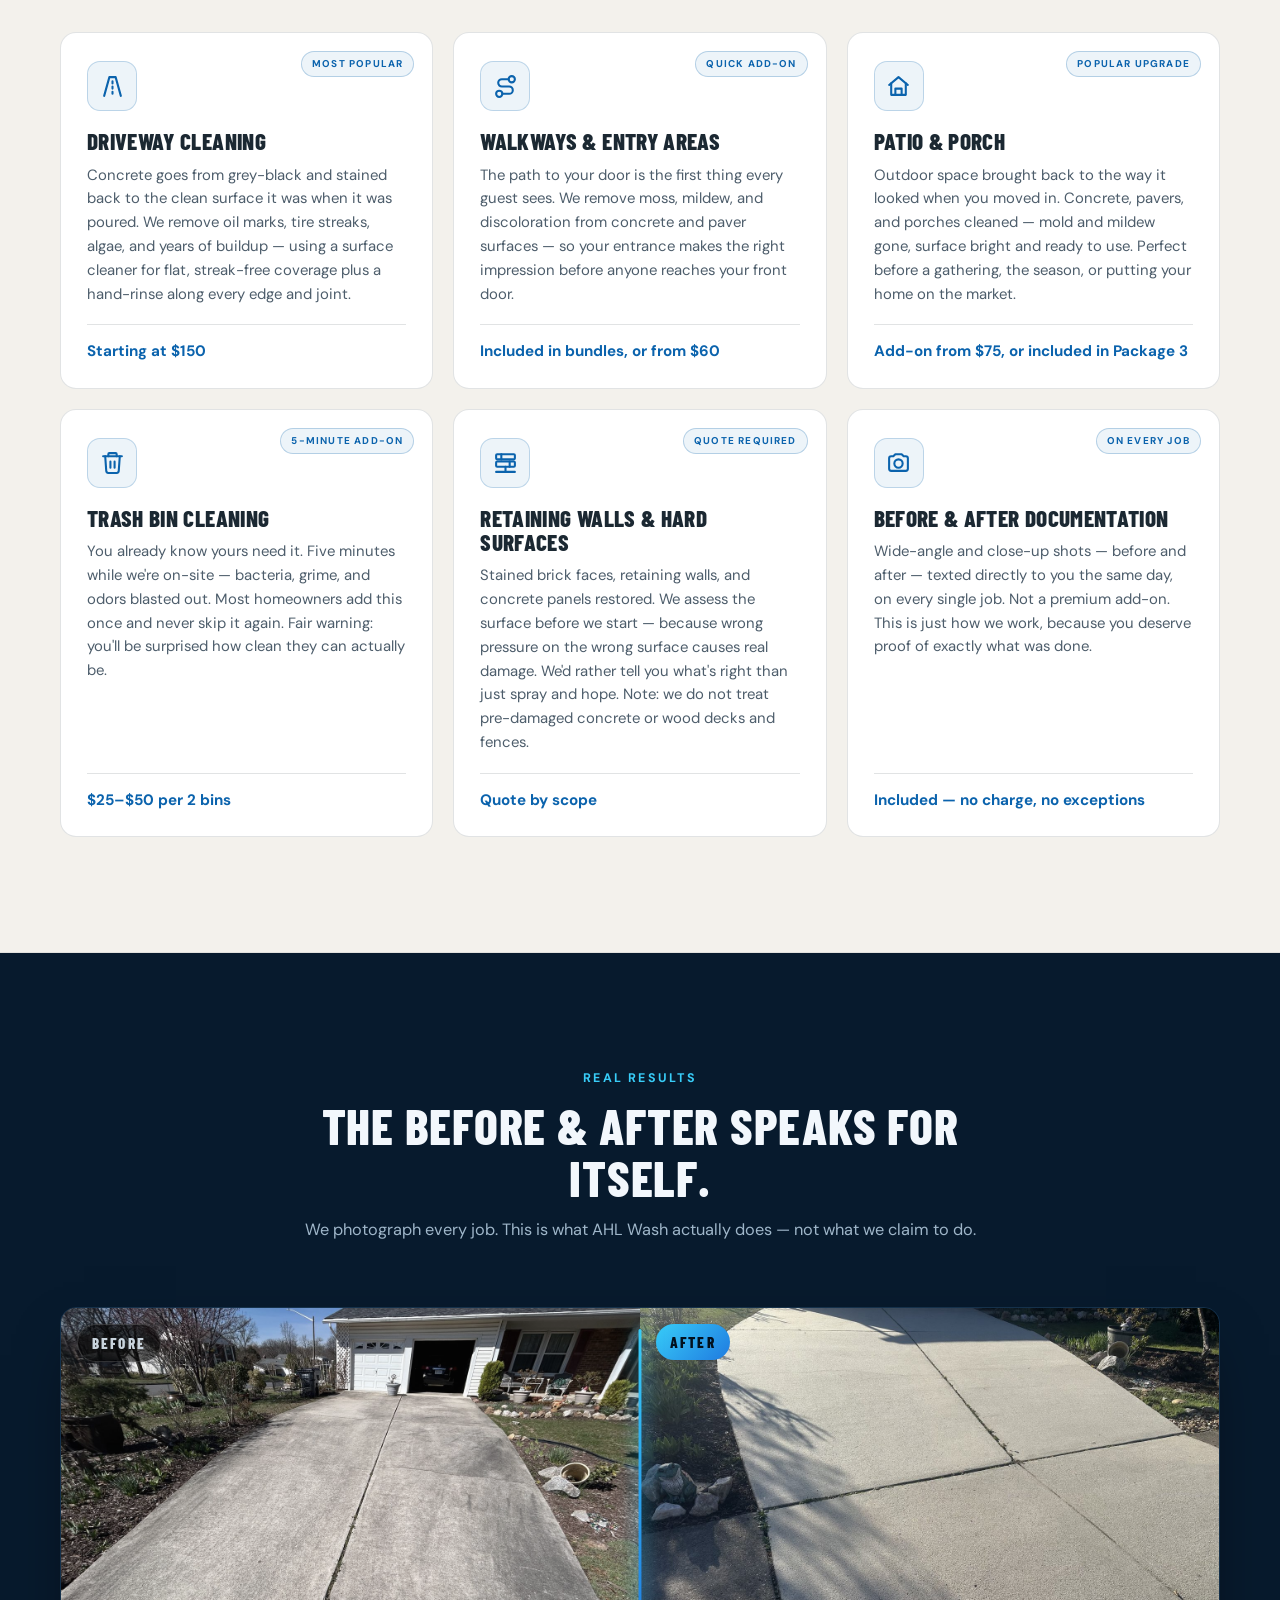
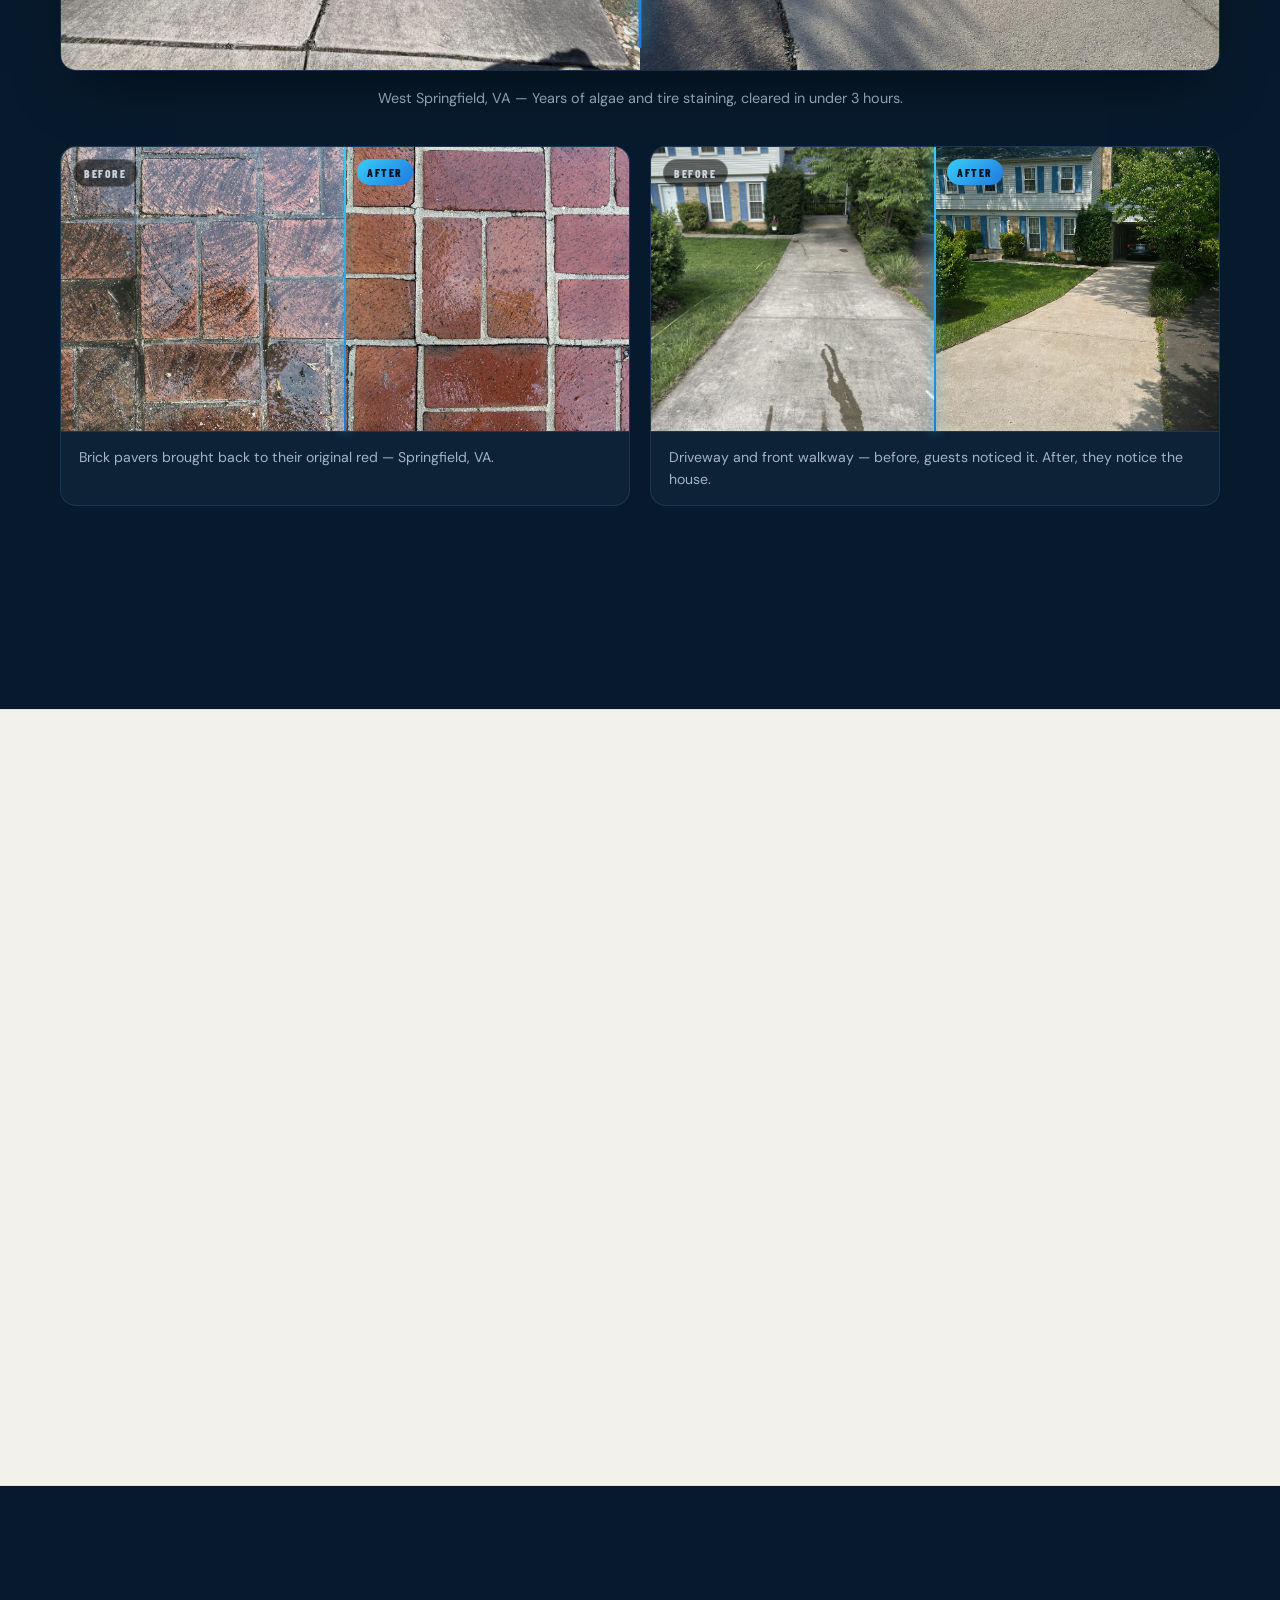
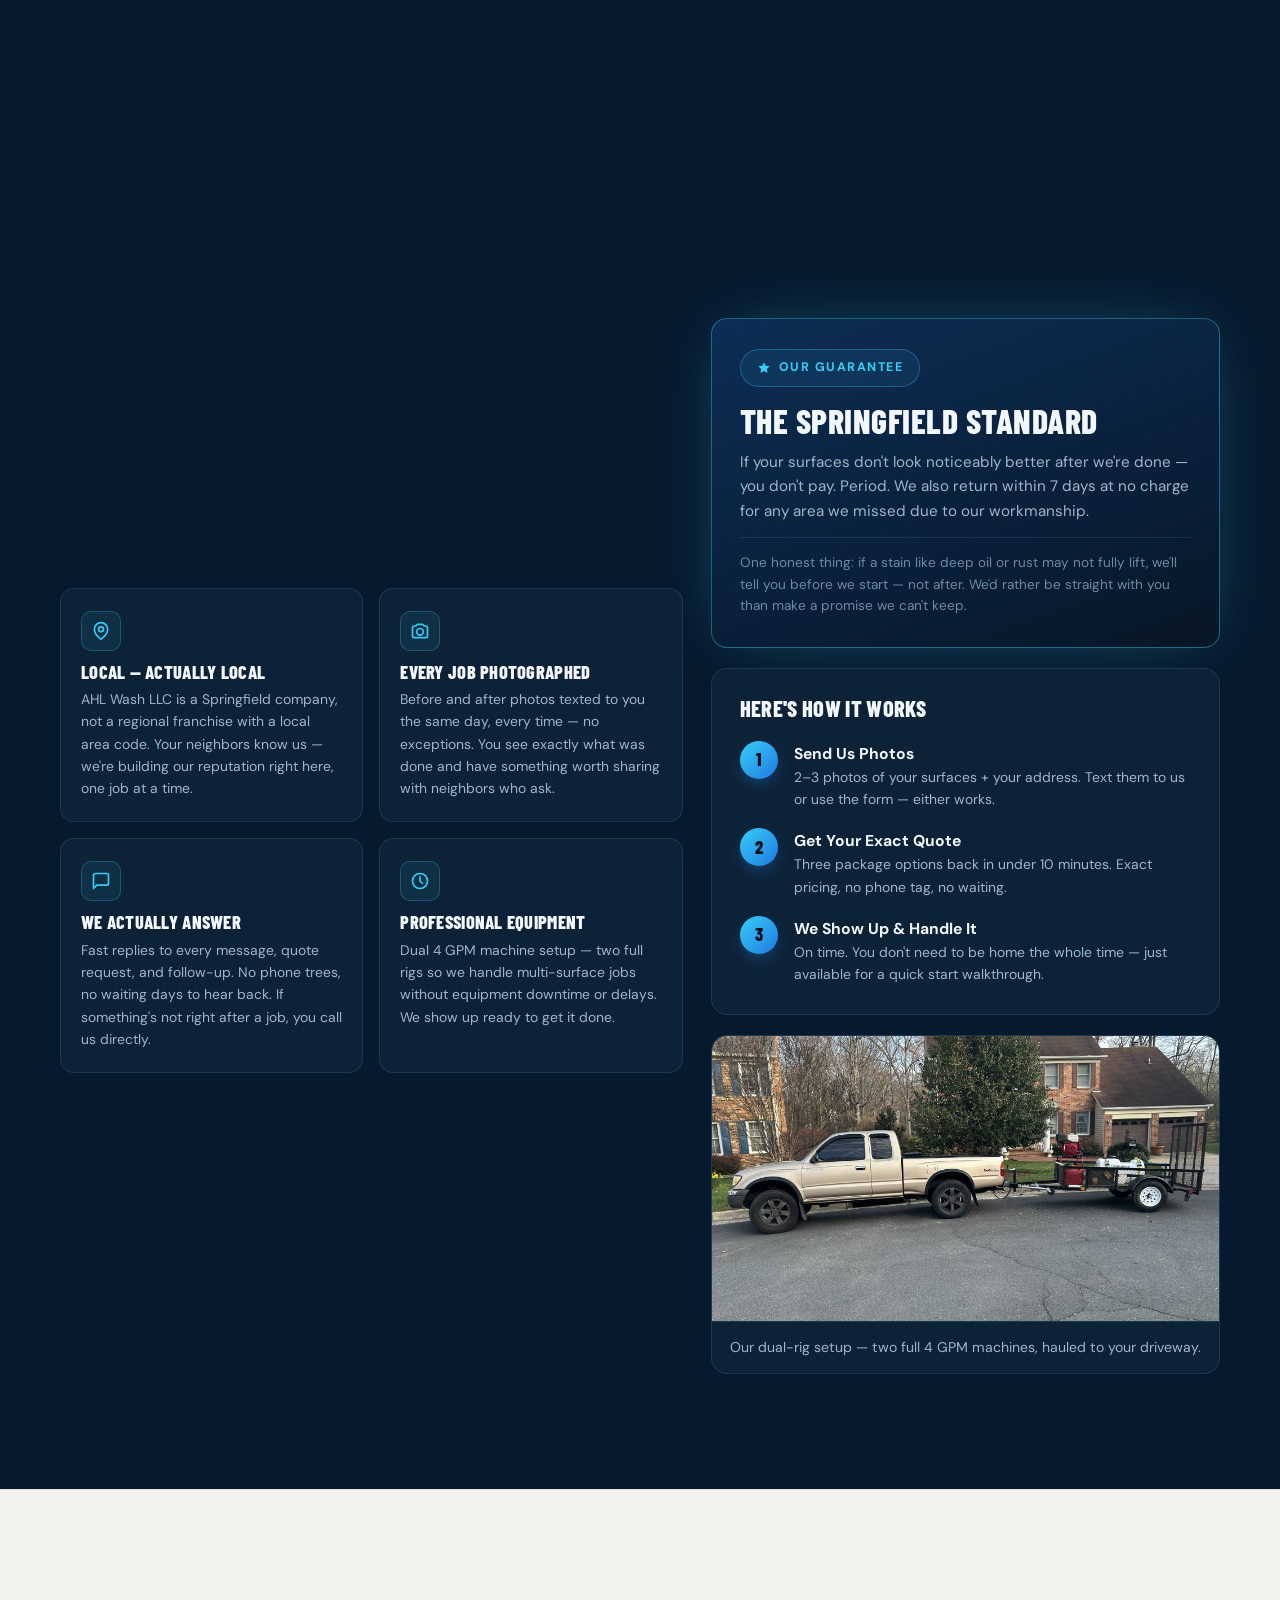
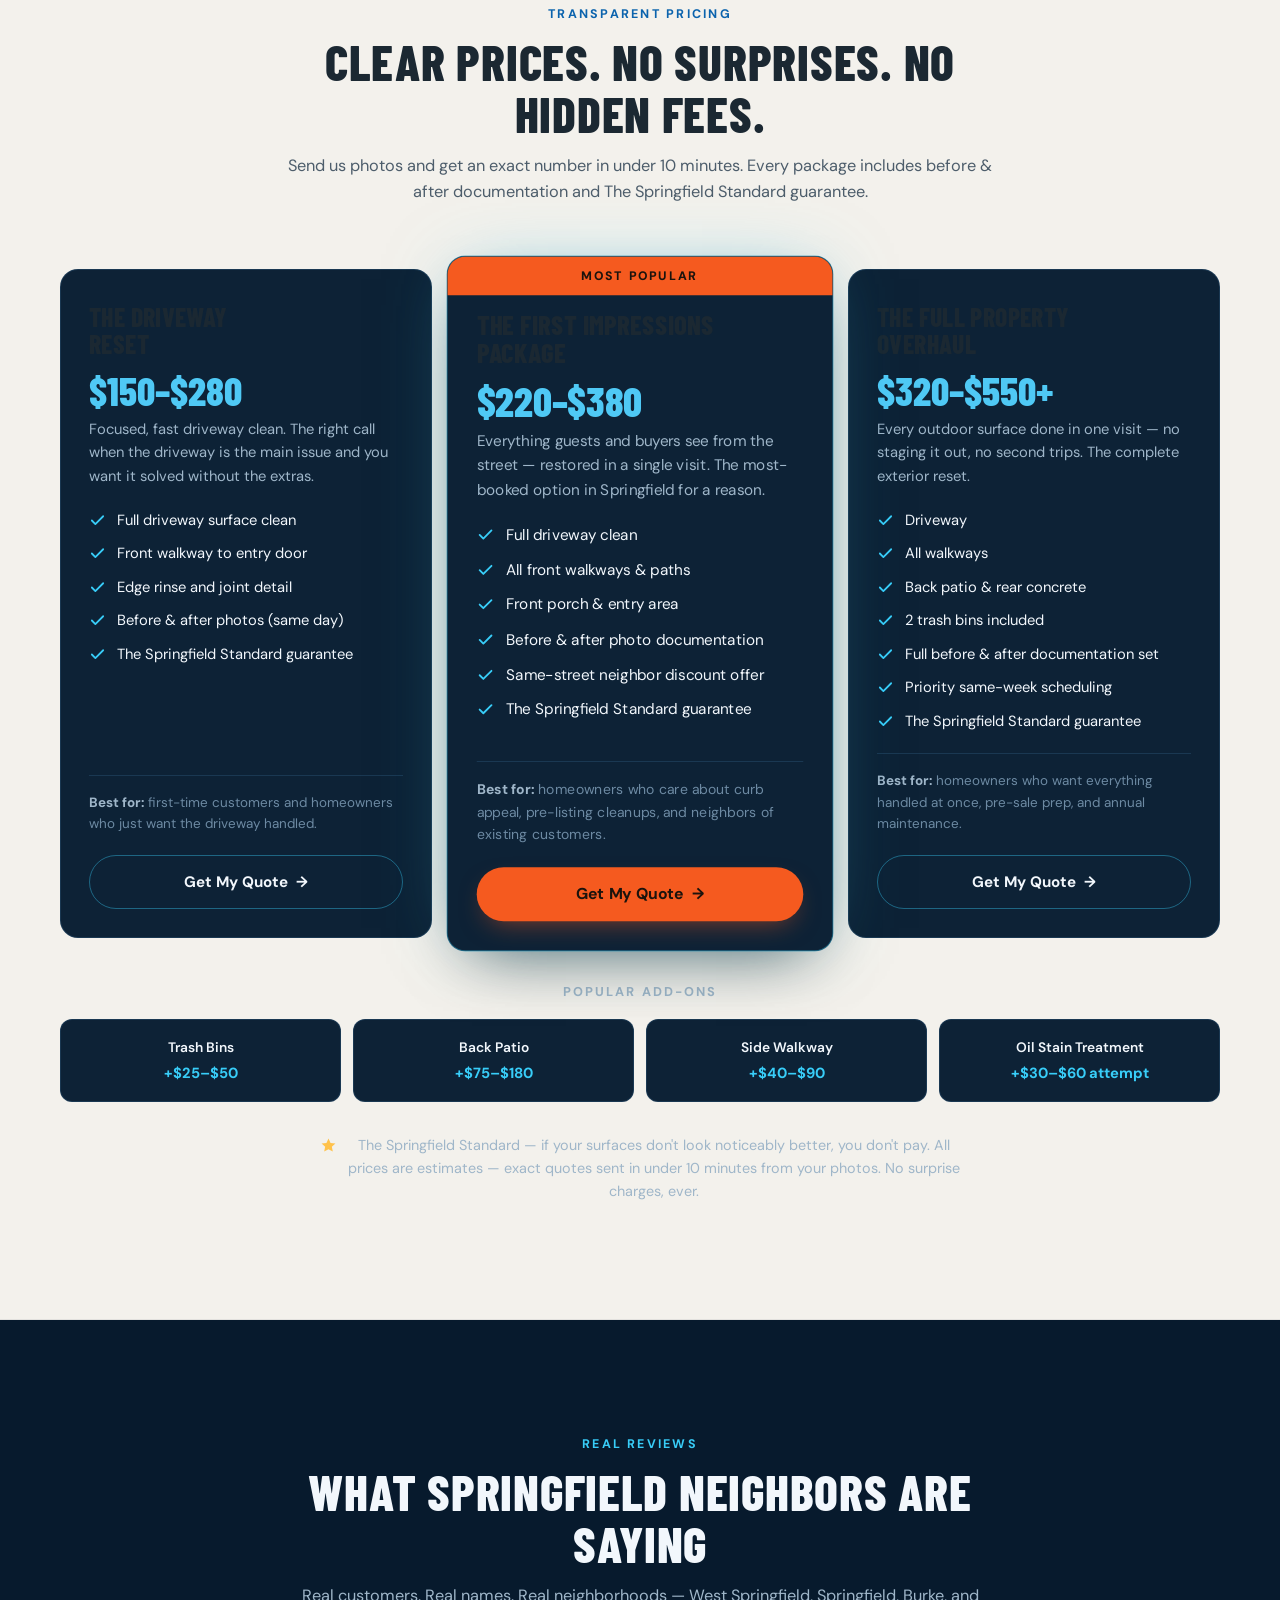
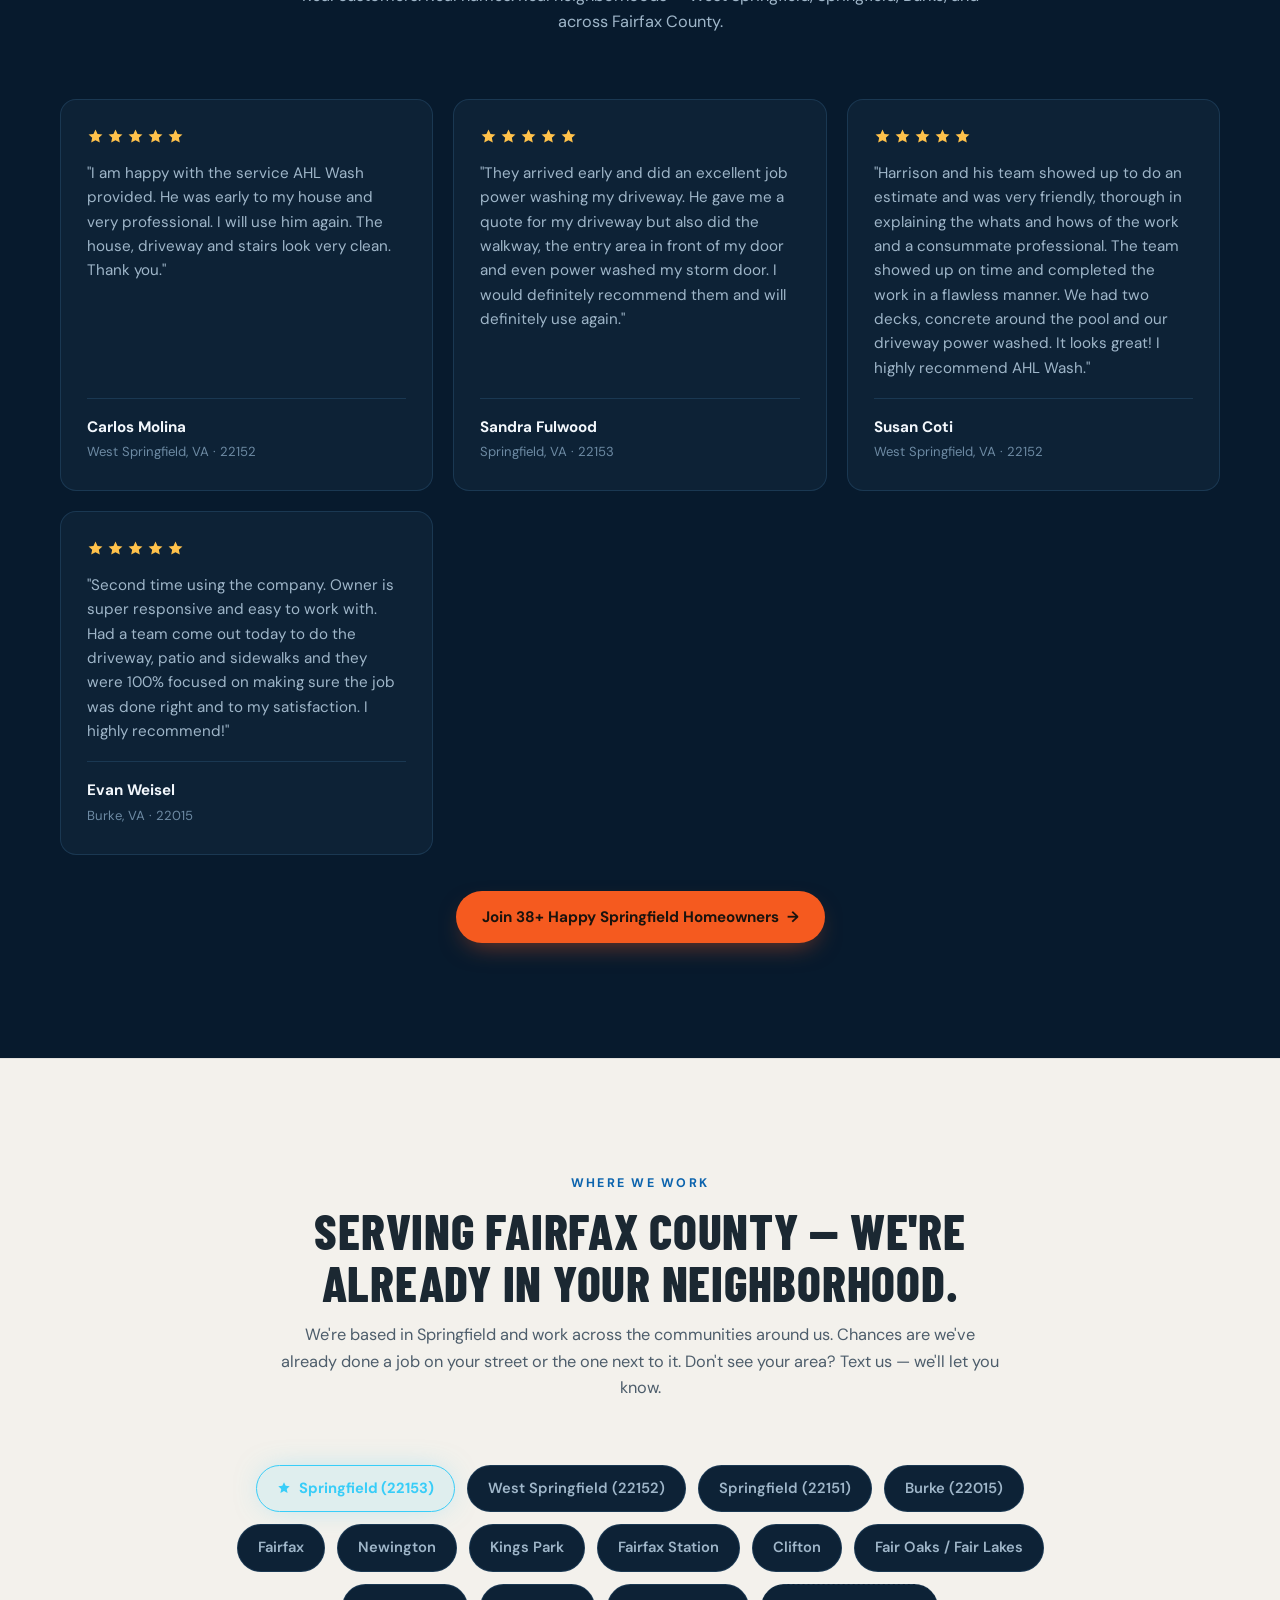
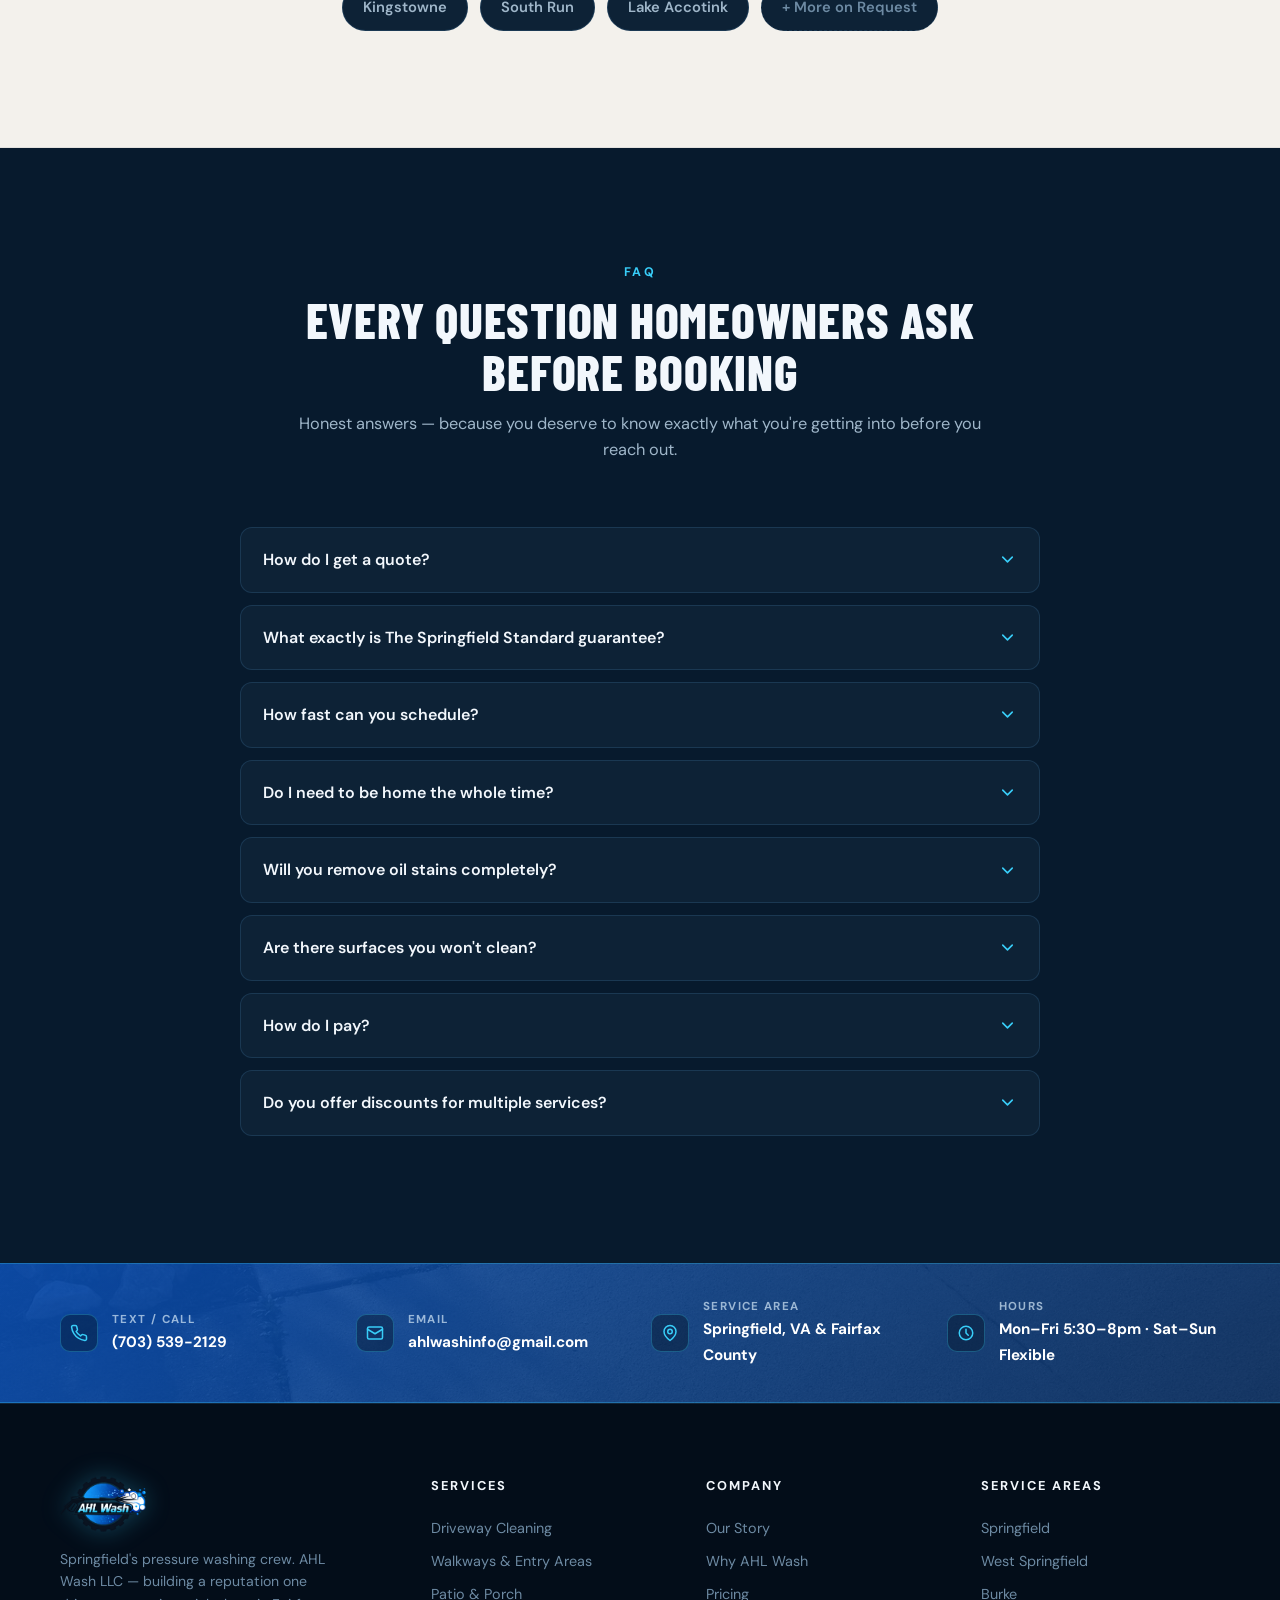
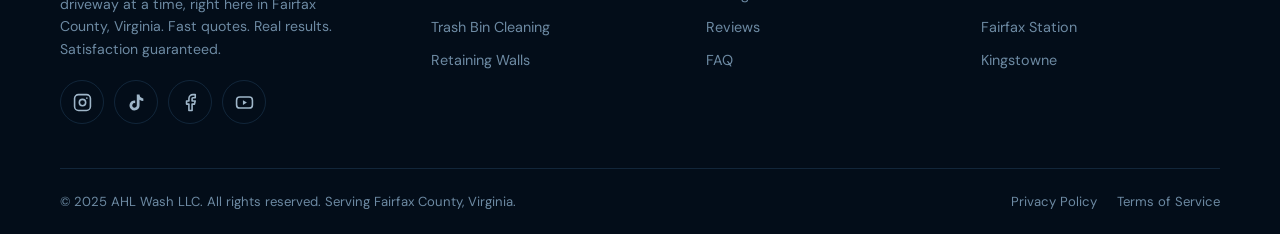
==== commit 5d2c9265: "Analytics: add Vercel Speed Insights script tag Co-Authored-By: Claude Sonnet 4.6 <noreply@anthropic" ====
--- a/index.html
+++ b/index.html
@@ -725,5 +725,6 @@
 
 <script src="script.js"></script>
 <script defer src="/_vercel/insights/script.js"></script>
+<script defer src="/_vercel/speed-insights/script.js"></script>
 </body>
 </html>
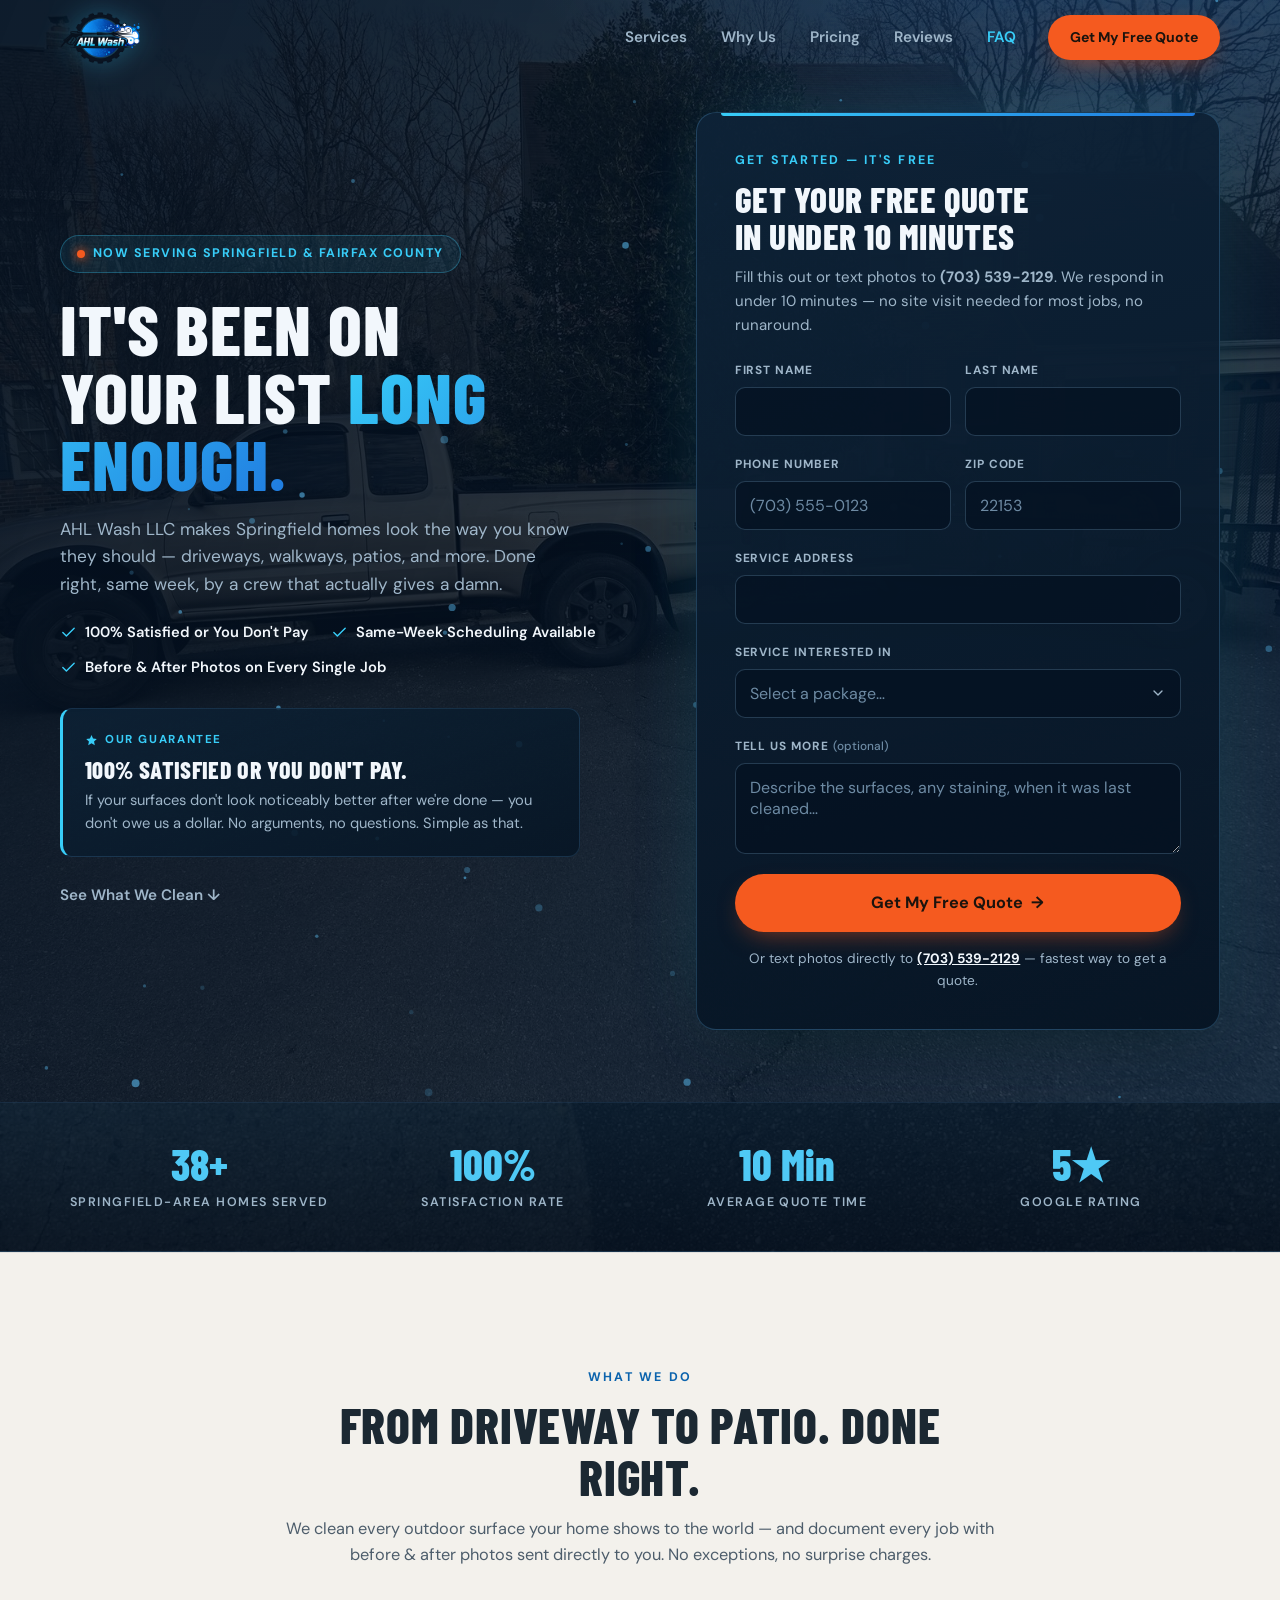
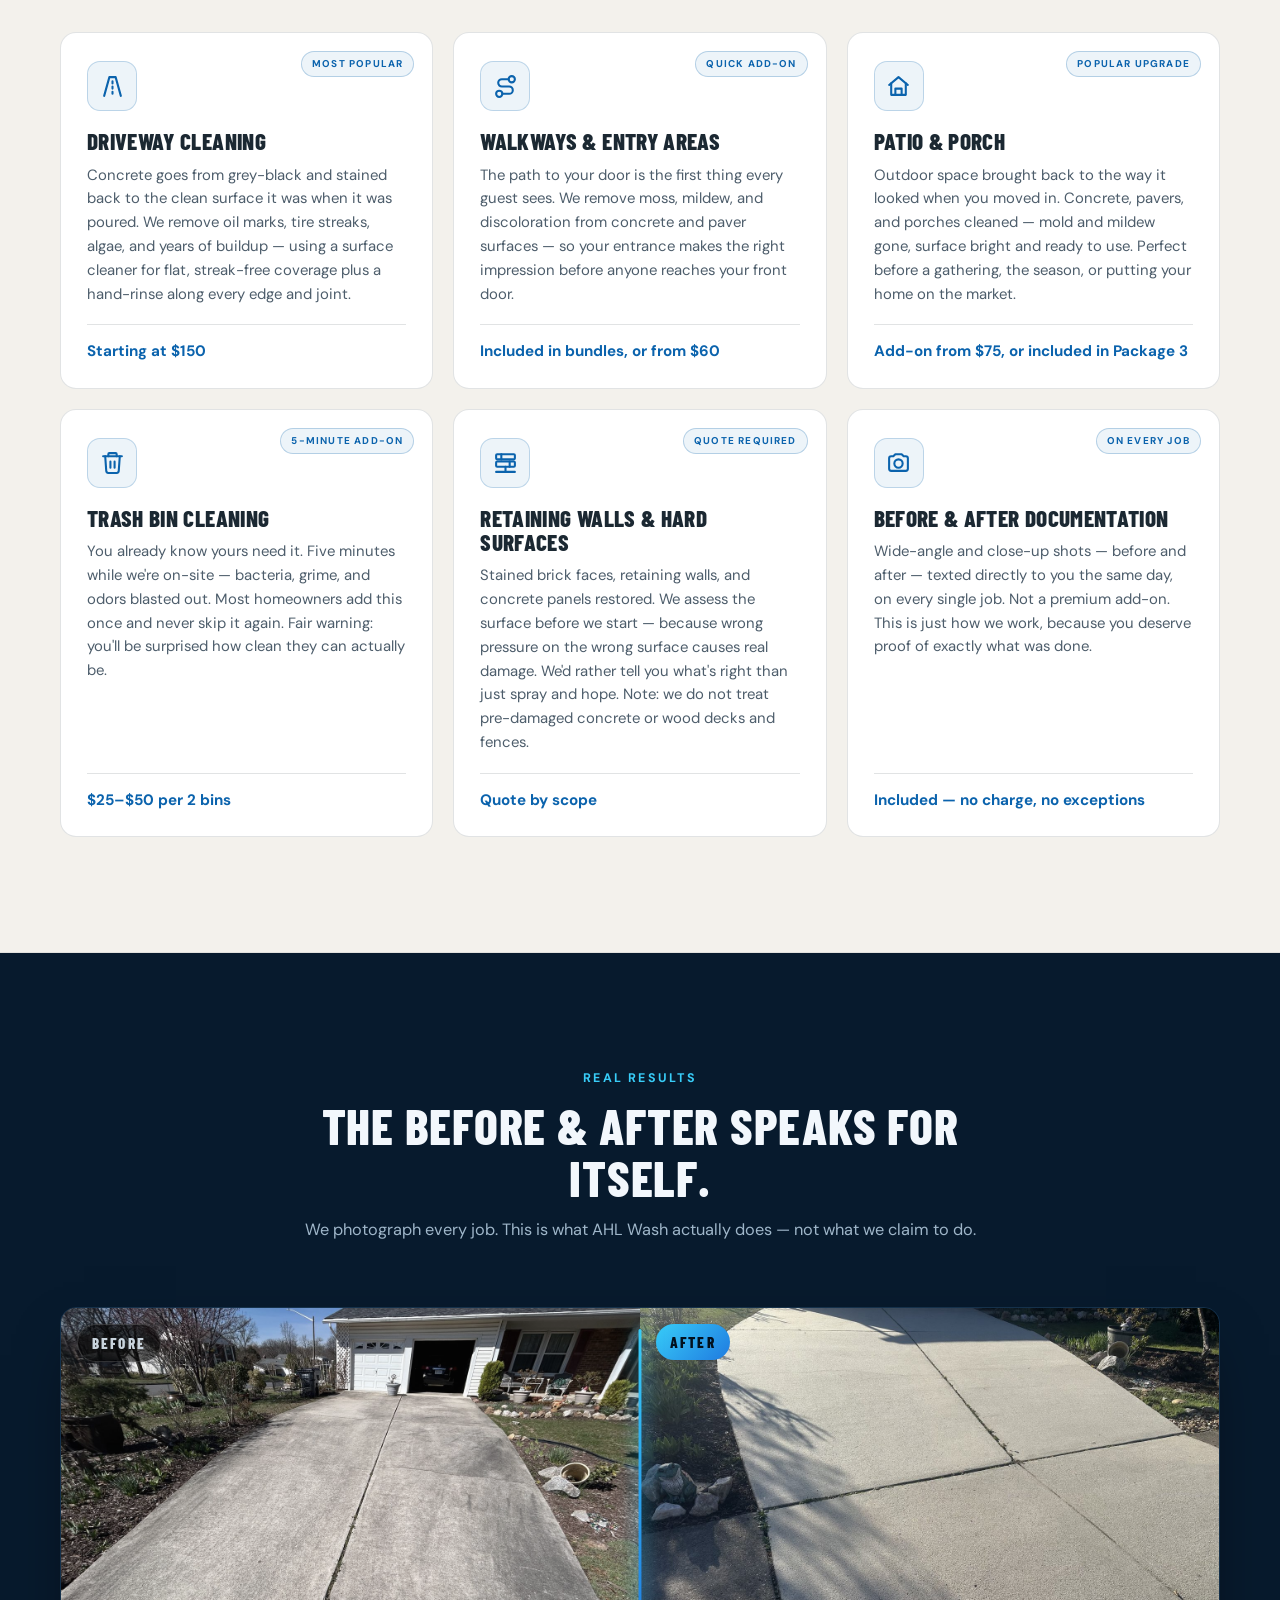
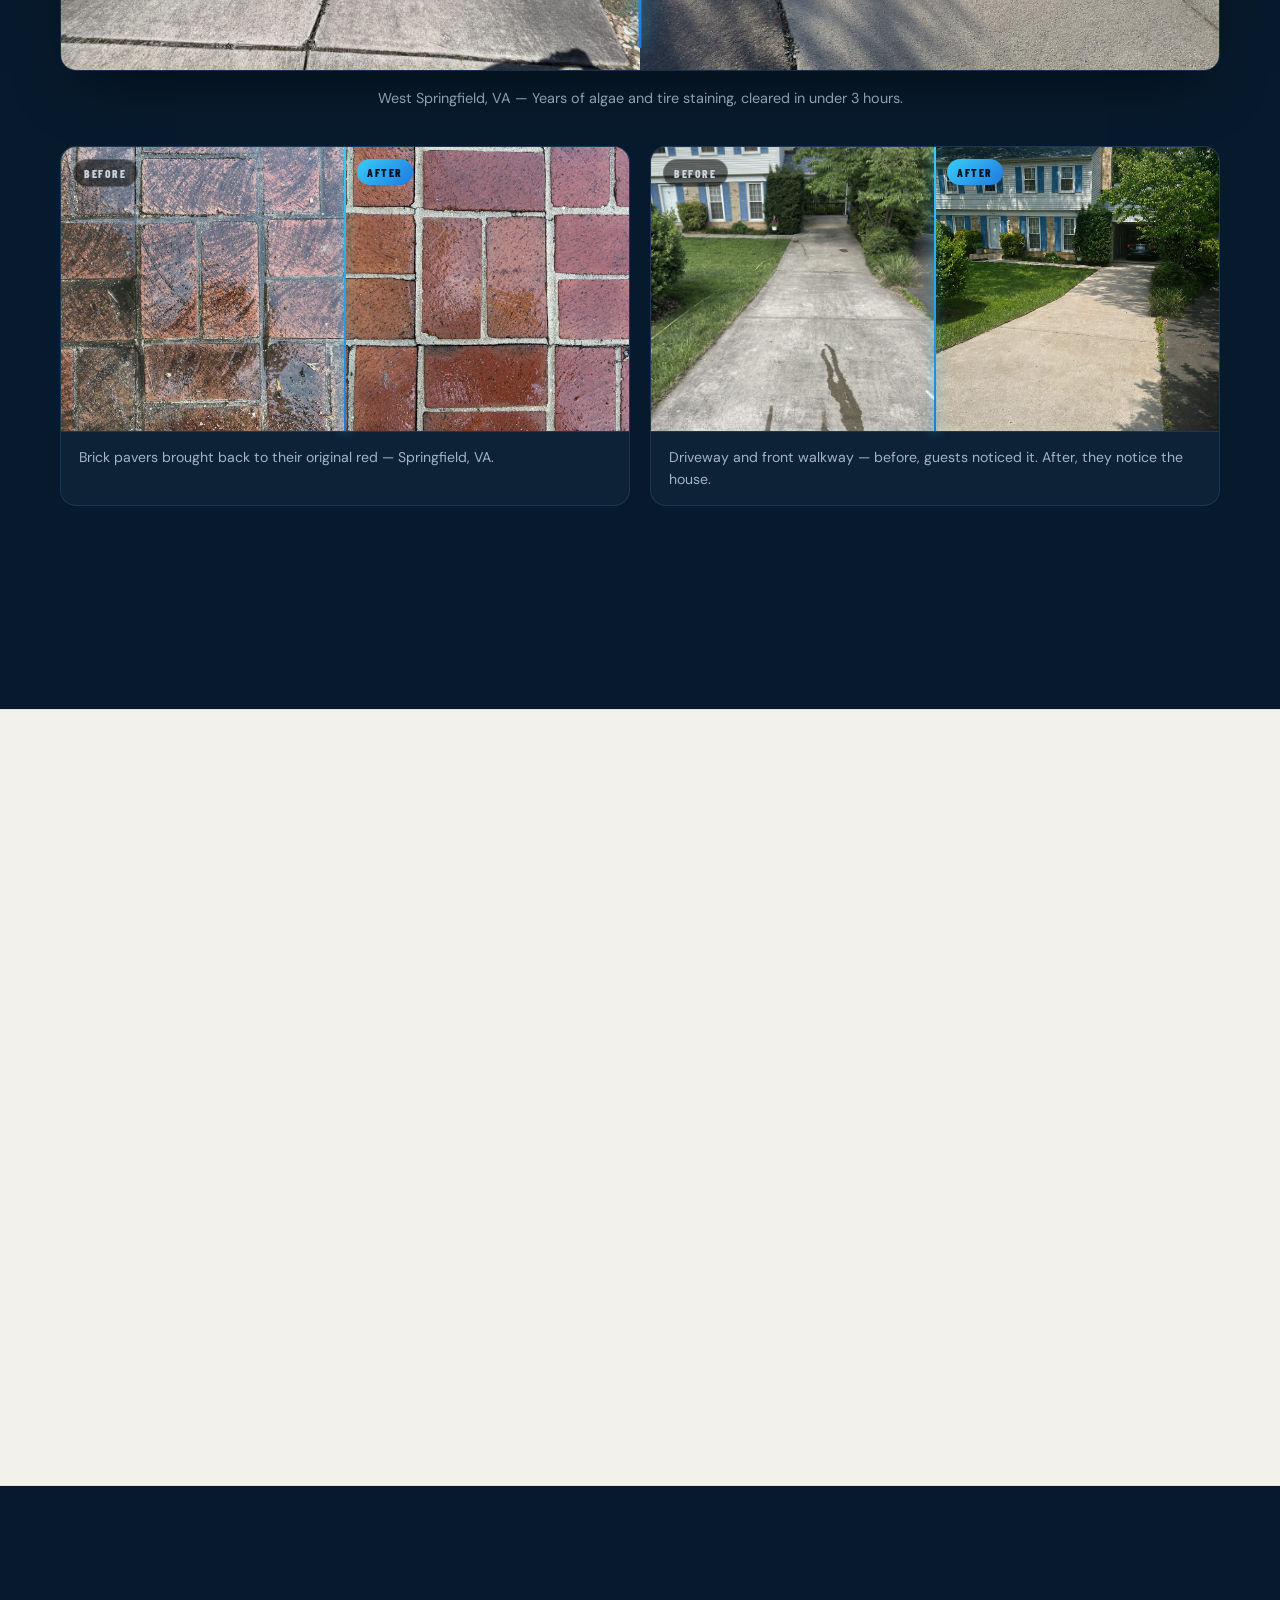
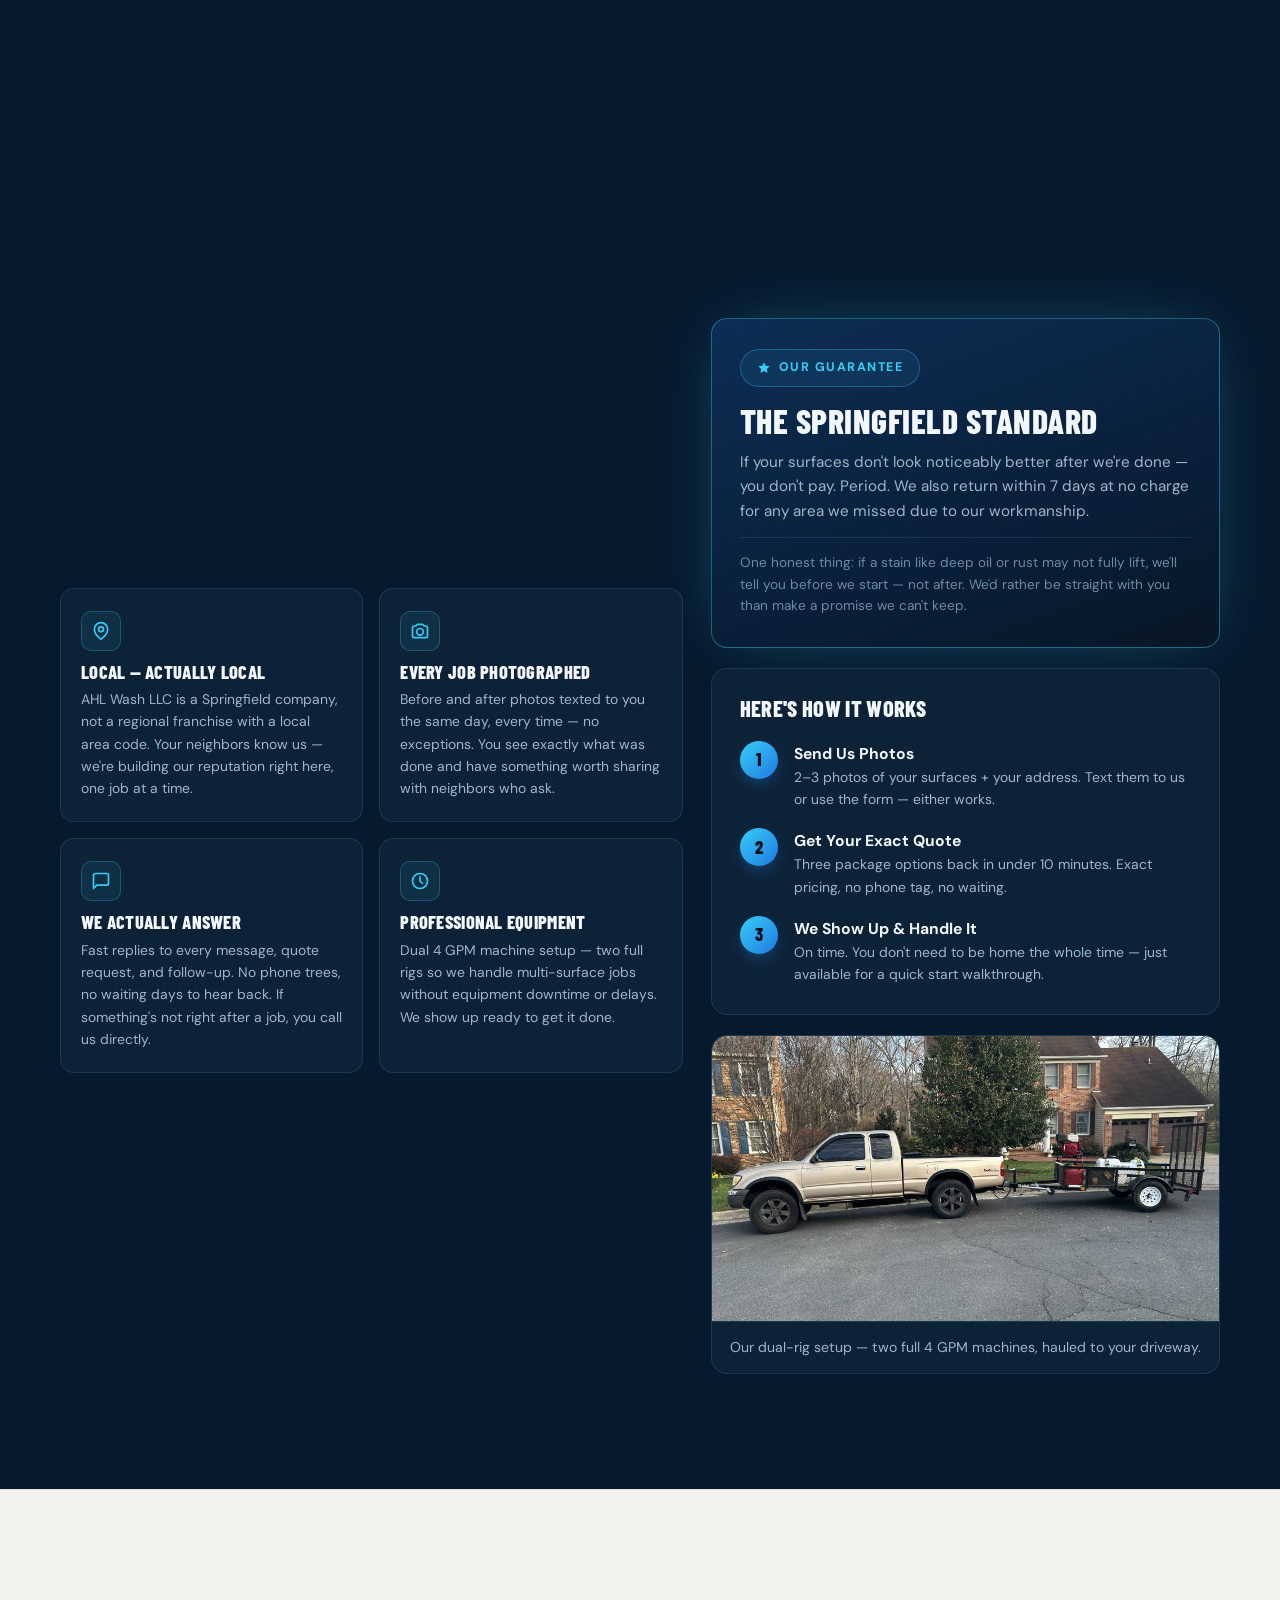
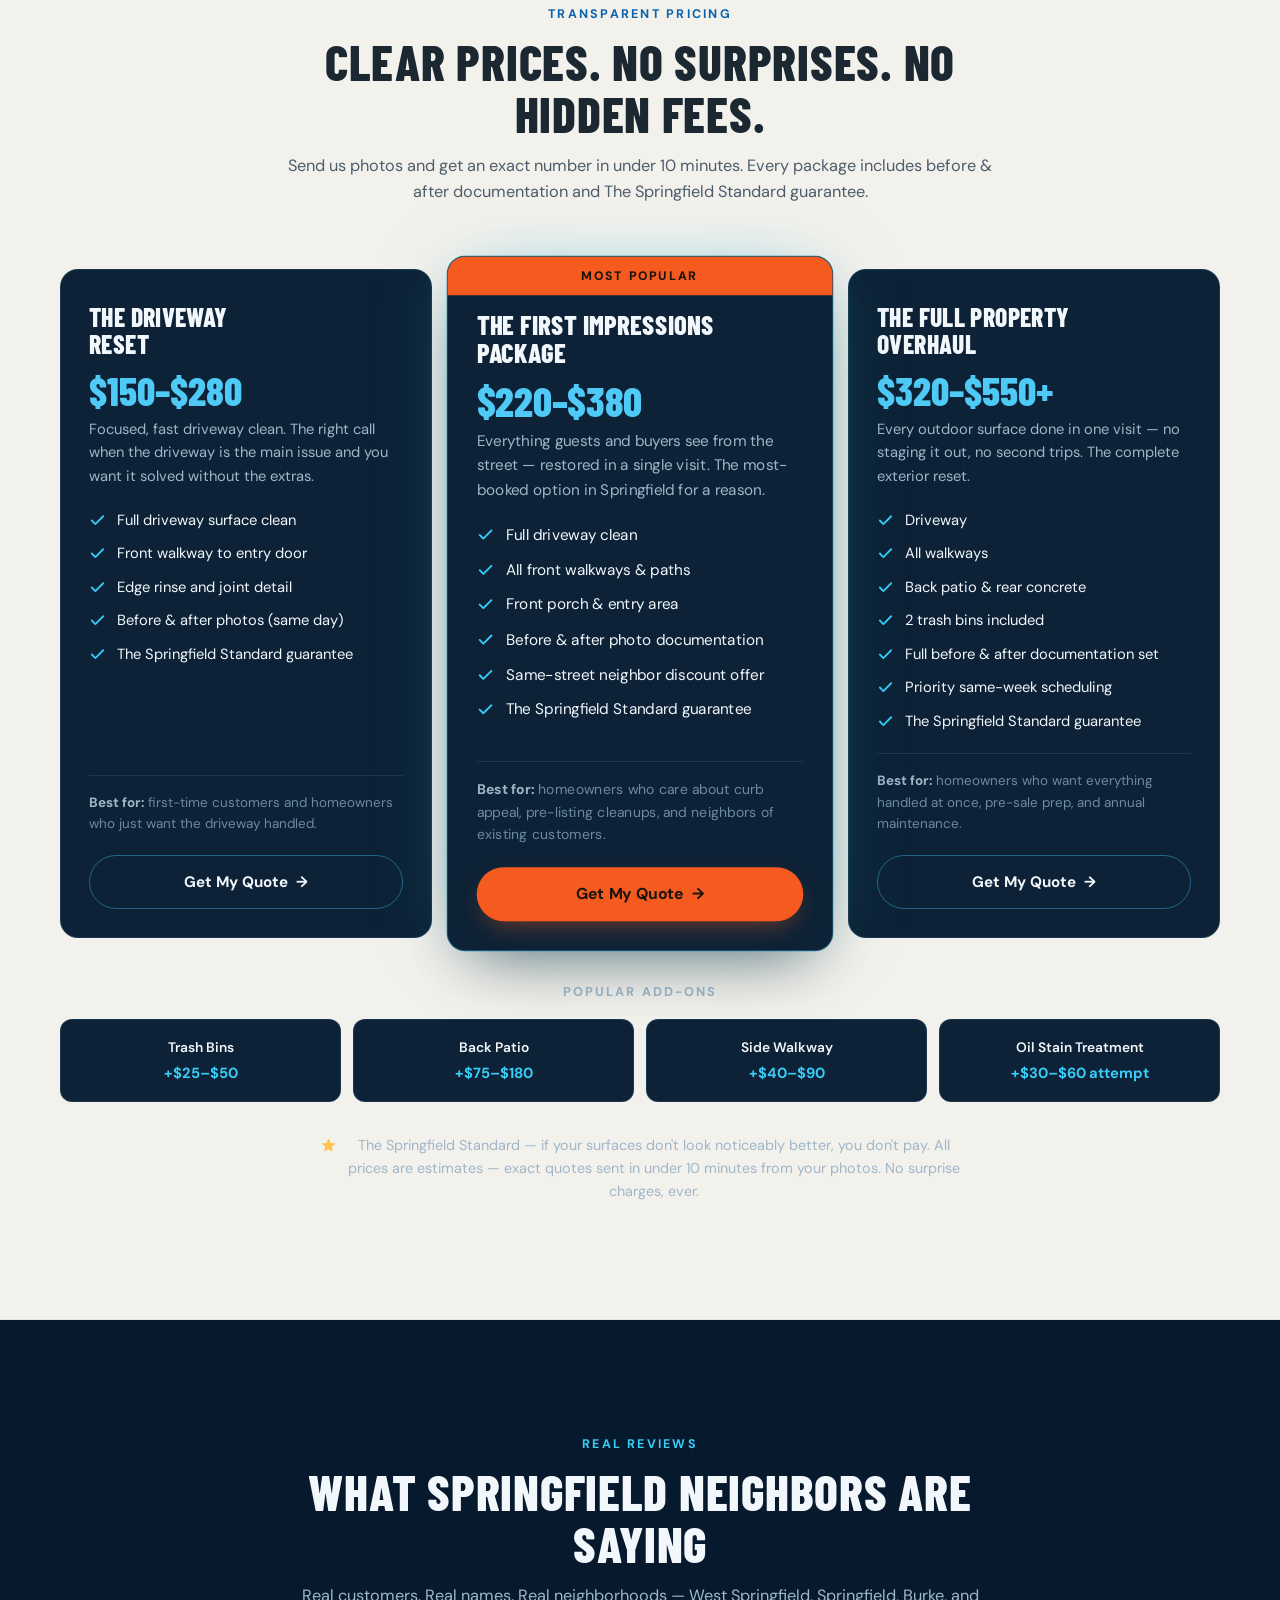
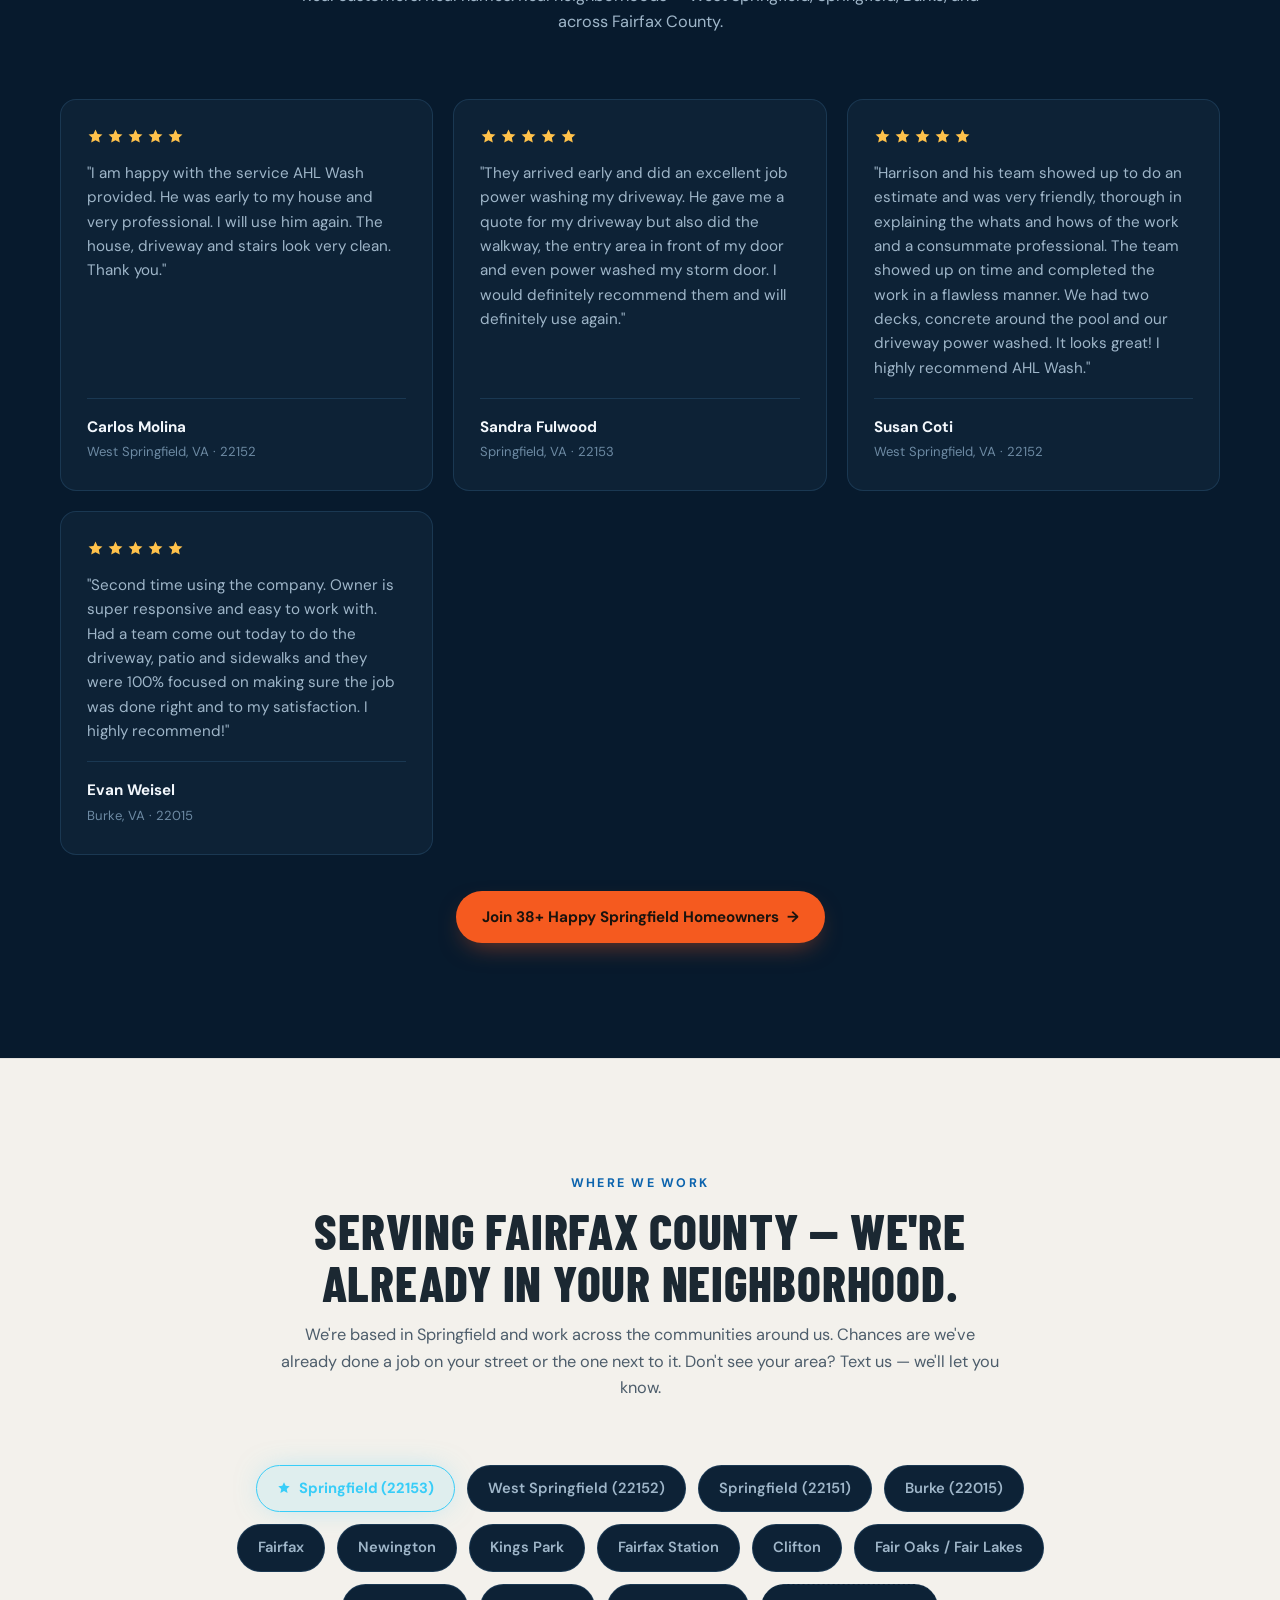
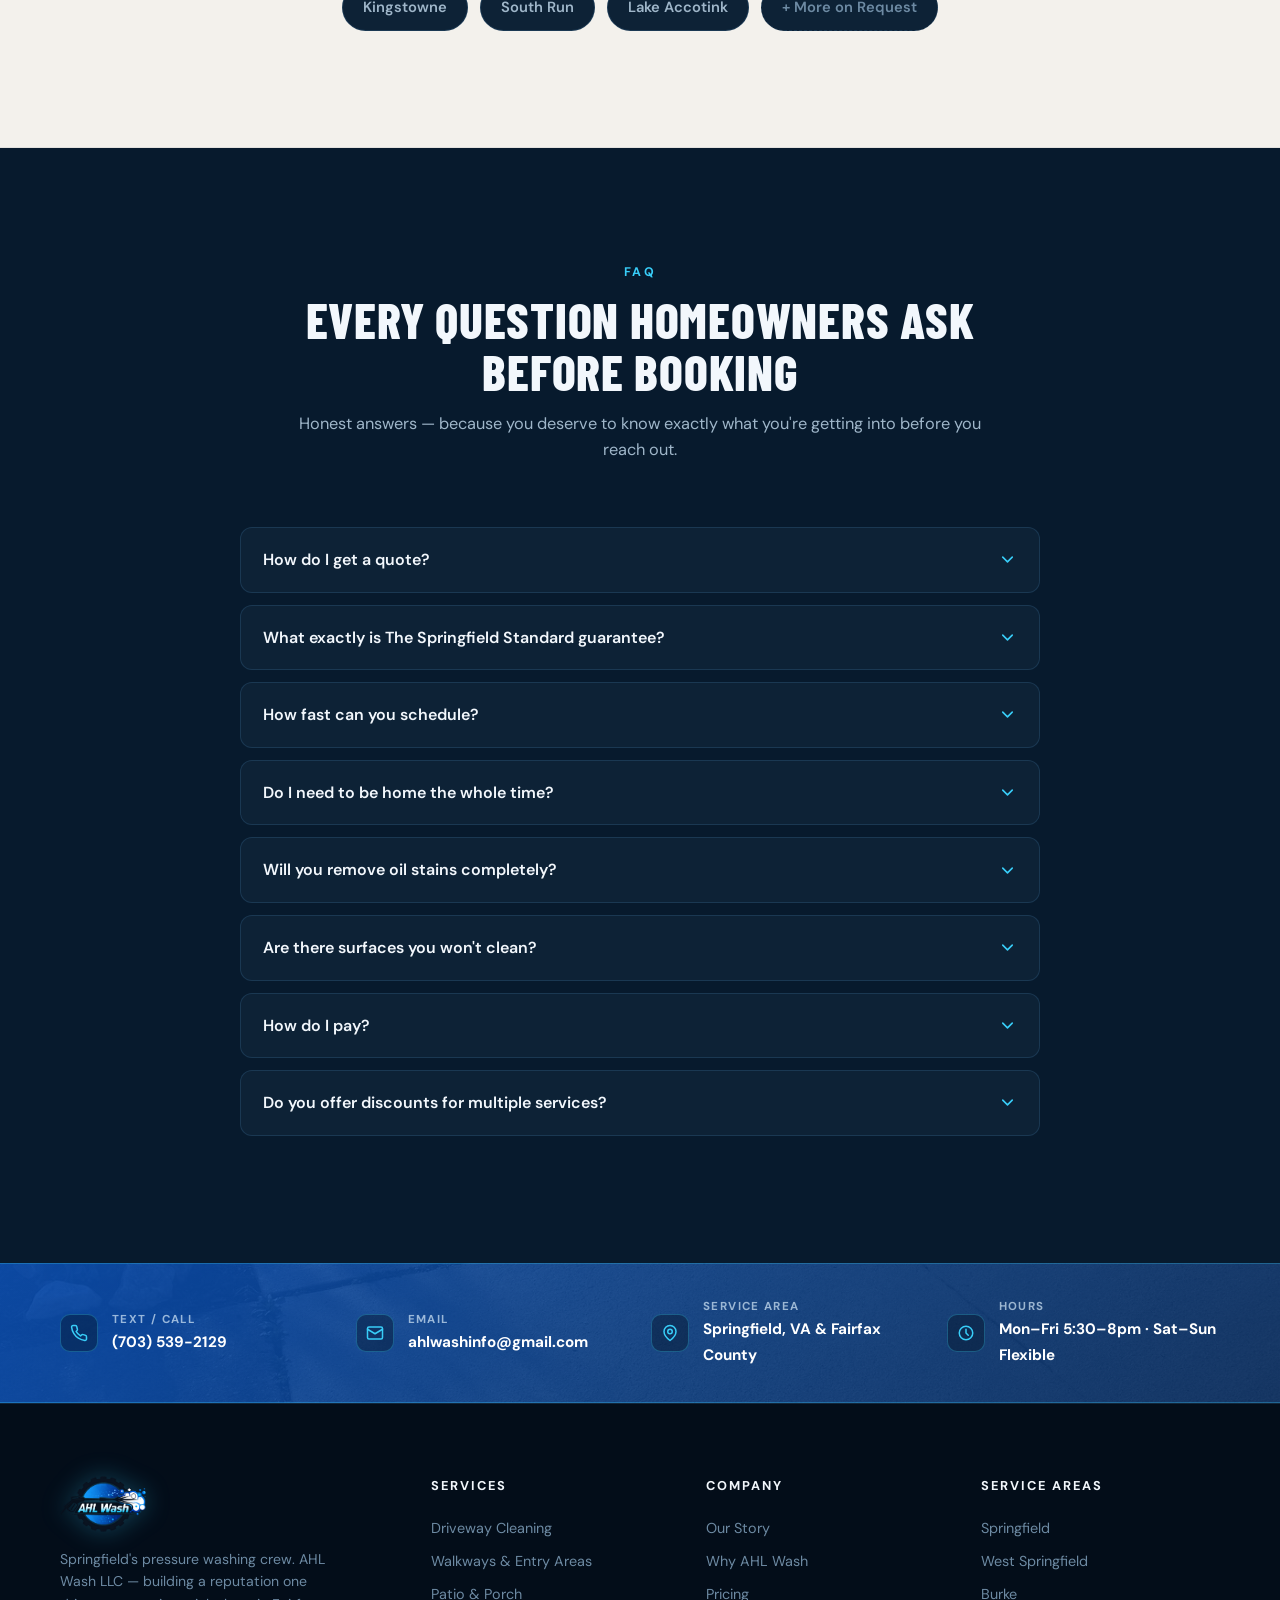
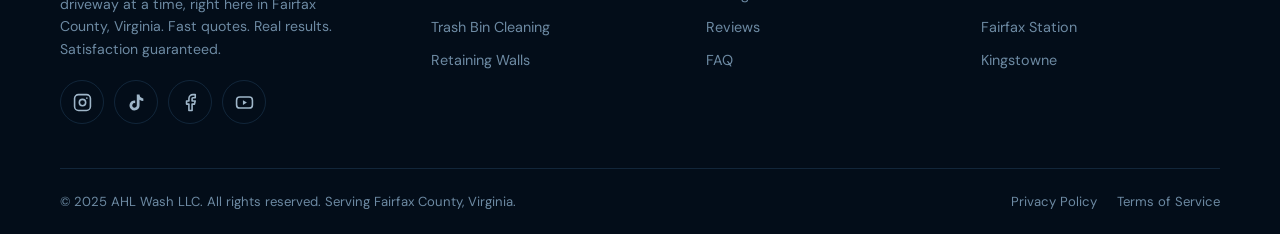
==== commit 6c6d65f2: "Add privacy policy page and wire up footer link - privacy.html: full VCDPA-compliant policy covering" ====
--- a/index.html
+++ b/index.html
@@ -714,7 +714,7 @@
   <div class="container footer-bottom">
     <p>© 2025 AHL Wash LLC. All rights reserved. Serving Fairfax County, Virginia.</p>
     <div class="footer-legal">
-      <a href="#">Privacy Policy</a>
+      <a href="/privacy.html">Privacy Policy</a>
       <a href="#">Terms of Service</a>
     </div>
   </div>
--- a/styles.css
+++ b/styles.css
@@ -1012,6 +1012,7 @@
 @media (max-width: 767px) {
   .floating-cta { transform: none; }
   .hero-guarantee { display: none; }
+  .hero-copy .trust { display: none; }
 }
 @media (min-width: 768px) { .floating-cta { display: none; } }
 
@@ -1026,6 +1027,8 @@
 }
 .section.light .section-sub { color: var(--muted-d); }
 .section.light .tag { color: var(--blue-link); }
+.section.light .trust li { color: var(--ink-d); }
+.section.light .trust .ico { color: var(--blue-link); }
 
 /* selection + focus stay visible on paper */
 .section.light :focus-visible { outline-color: var(--blue-link); }
@@ -1054,6 +1057,9 @@
   color: var(--blue-link) !important;
   border-top-color: var(--line-d);
 }
+
+/* --- pricing cards (dark bg inside light section) --- */
+.section.light .price-card h3 { color: var(--ink); }
 
 /* --- before/after --- */
 .section.light .ba-panel {
@@ -1116,3 +1122,16 @@
    ============================================================ */
 .about-block { max-width: 700px; margin: 0 auto; }
 .about-block p + p { margin-top: 1.1em; }
+
+/* ============================================================
+   PROSE (privacy policy, legal pages)
+   ============================================================ */
+.prose { max-width: 780px; margin: 0 auto; padding-block: 20px 60px; }
+.prose h1 { font-size: clamp(2rem, 5vw, 3rem); margin-bottom: 6px; }
+.prose .prose-meta { color: var(--muted-d); font-size: 0.9rem; margin-bottom: 2.5rem; }
+.prose h2 { font-size: 1.35rem; margin: 2.4rem 0 0.6rem; color: var(--ink-d); }
+.prose p { color: var(--muted-d); margin-bottom: 1em; line-height: 1.75; }
+.prose ul { color: var(--muted-d); padding-left: 1.4em; margin-bottom: 1em; line-height: 1.75; }
+.prose ul li { margin-bottom: 0.35em; }
+.prose a { color: var(--blue-link); text-decoration: underline; }
+.prose strong { color: var(--ink-d); font-weight: 600; }
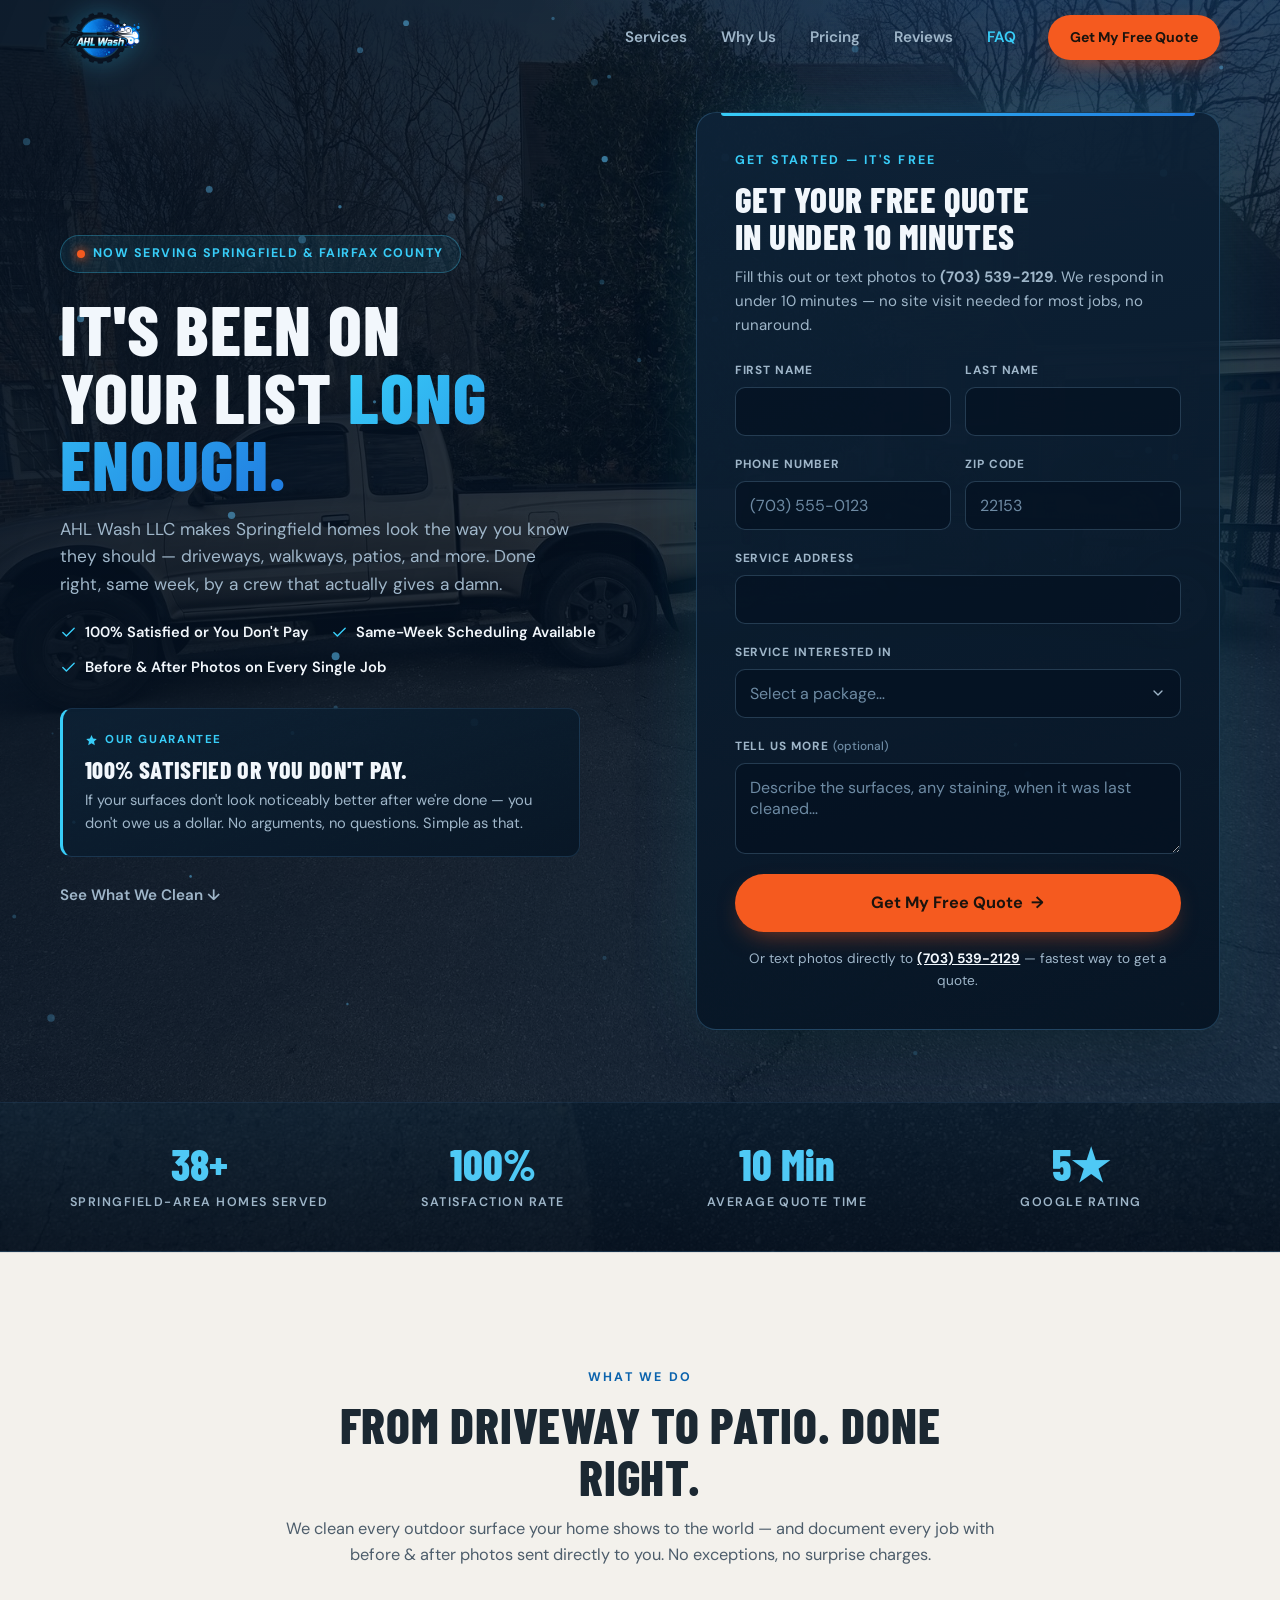
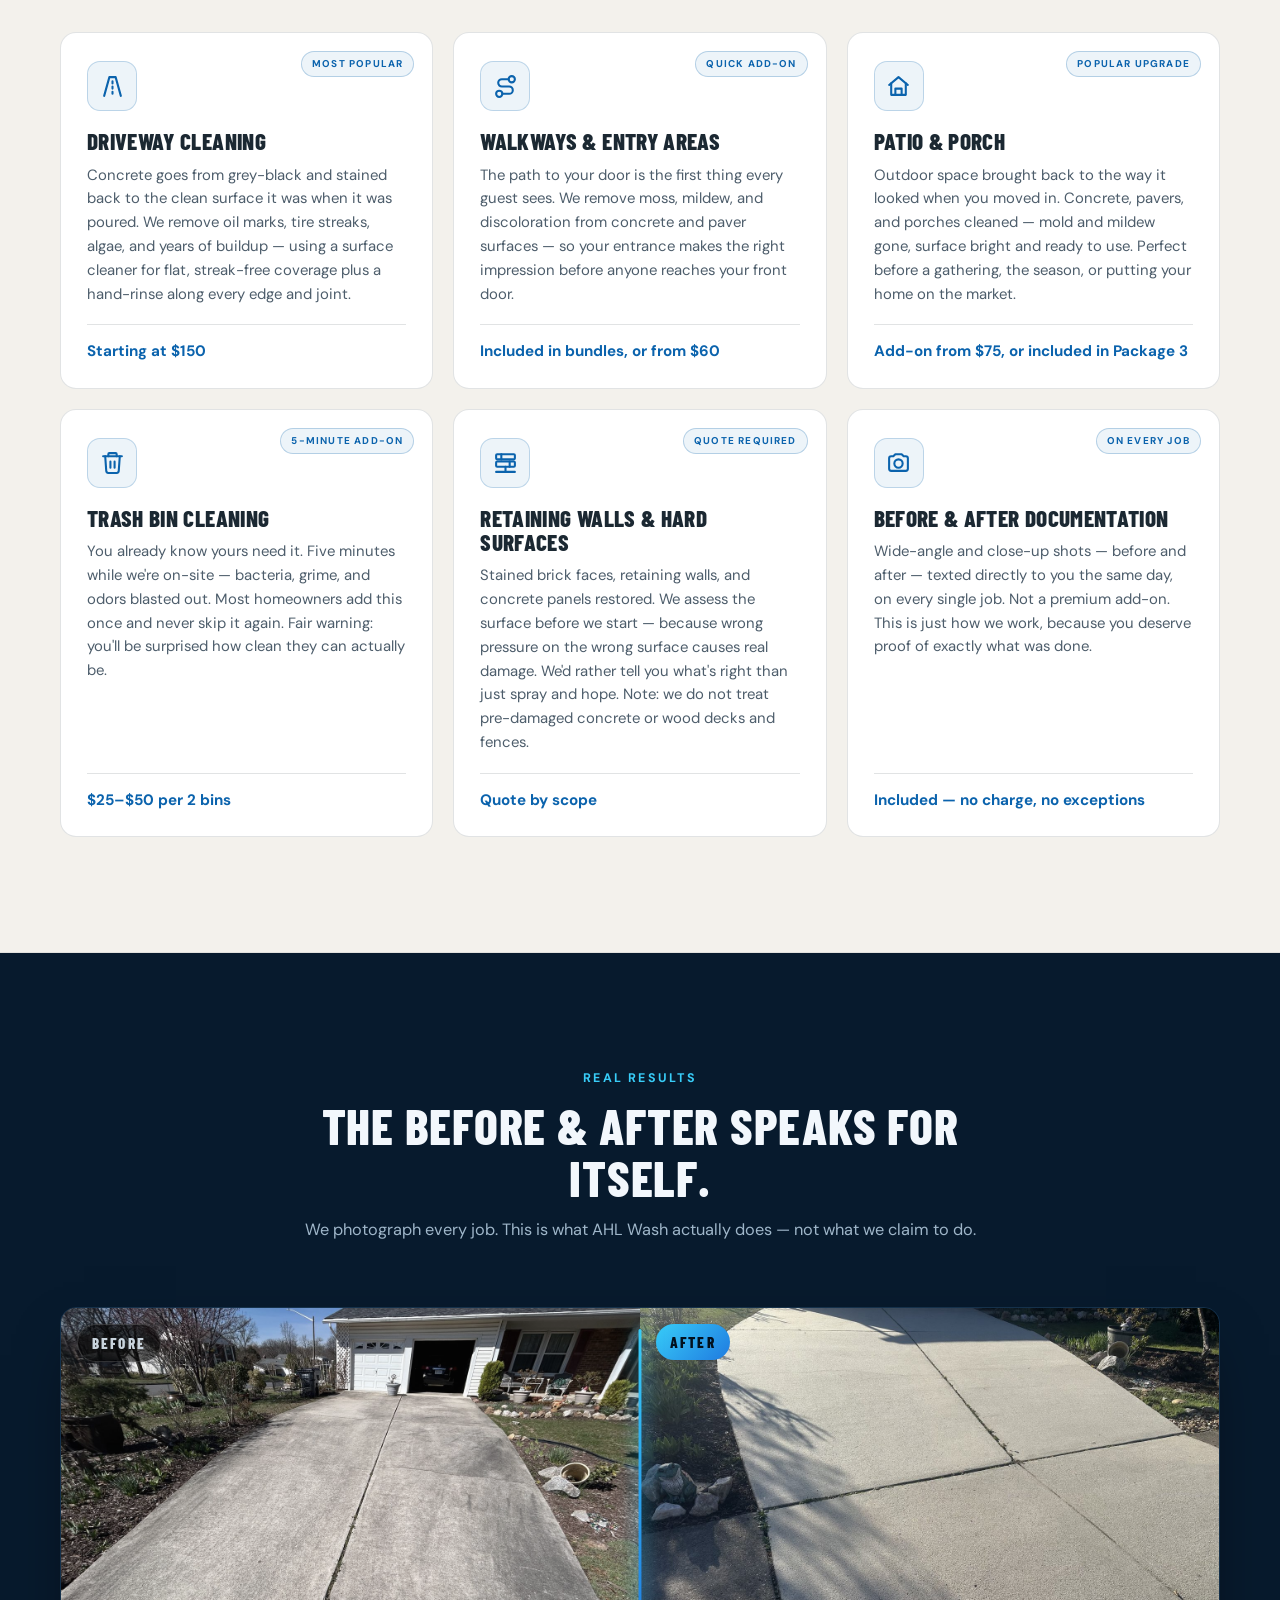
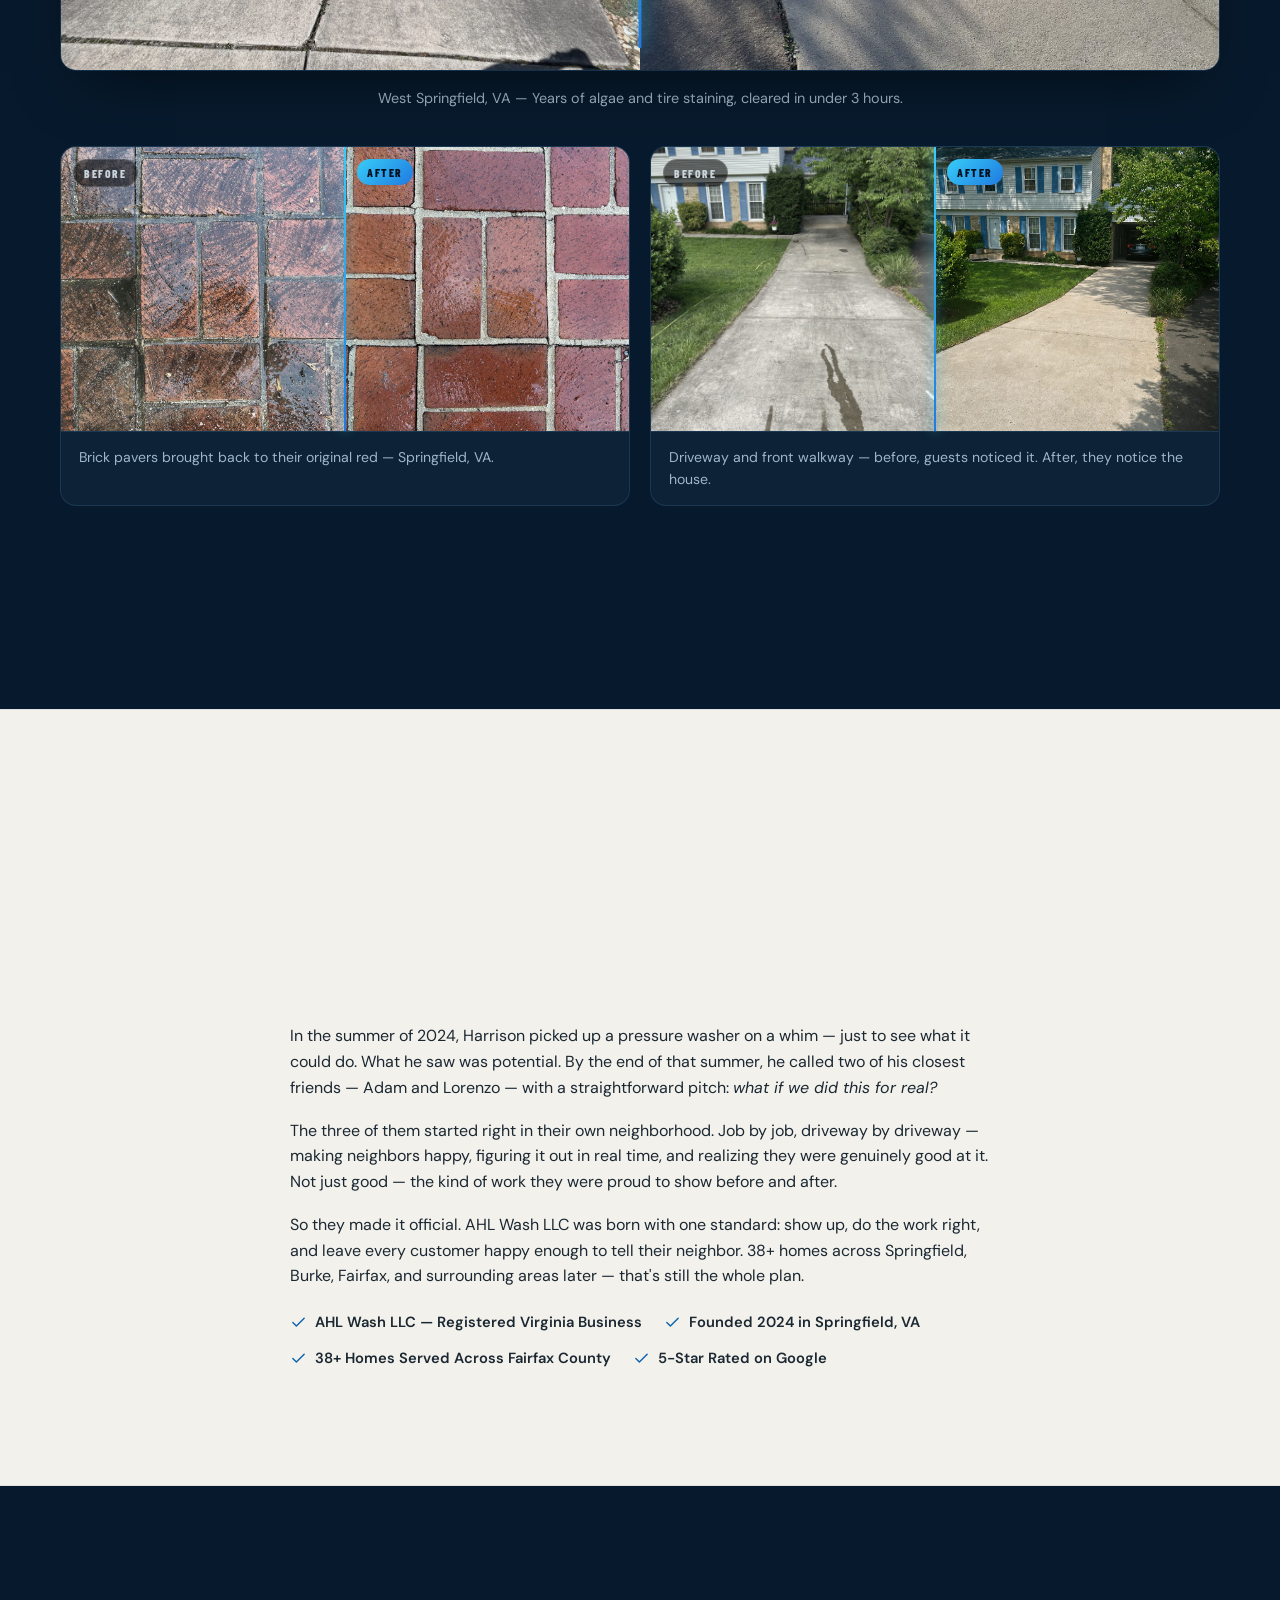
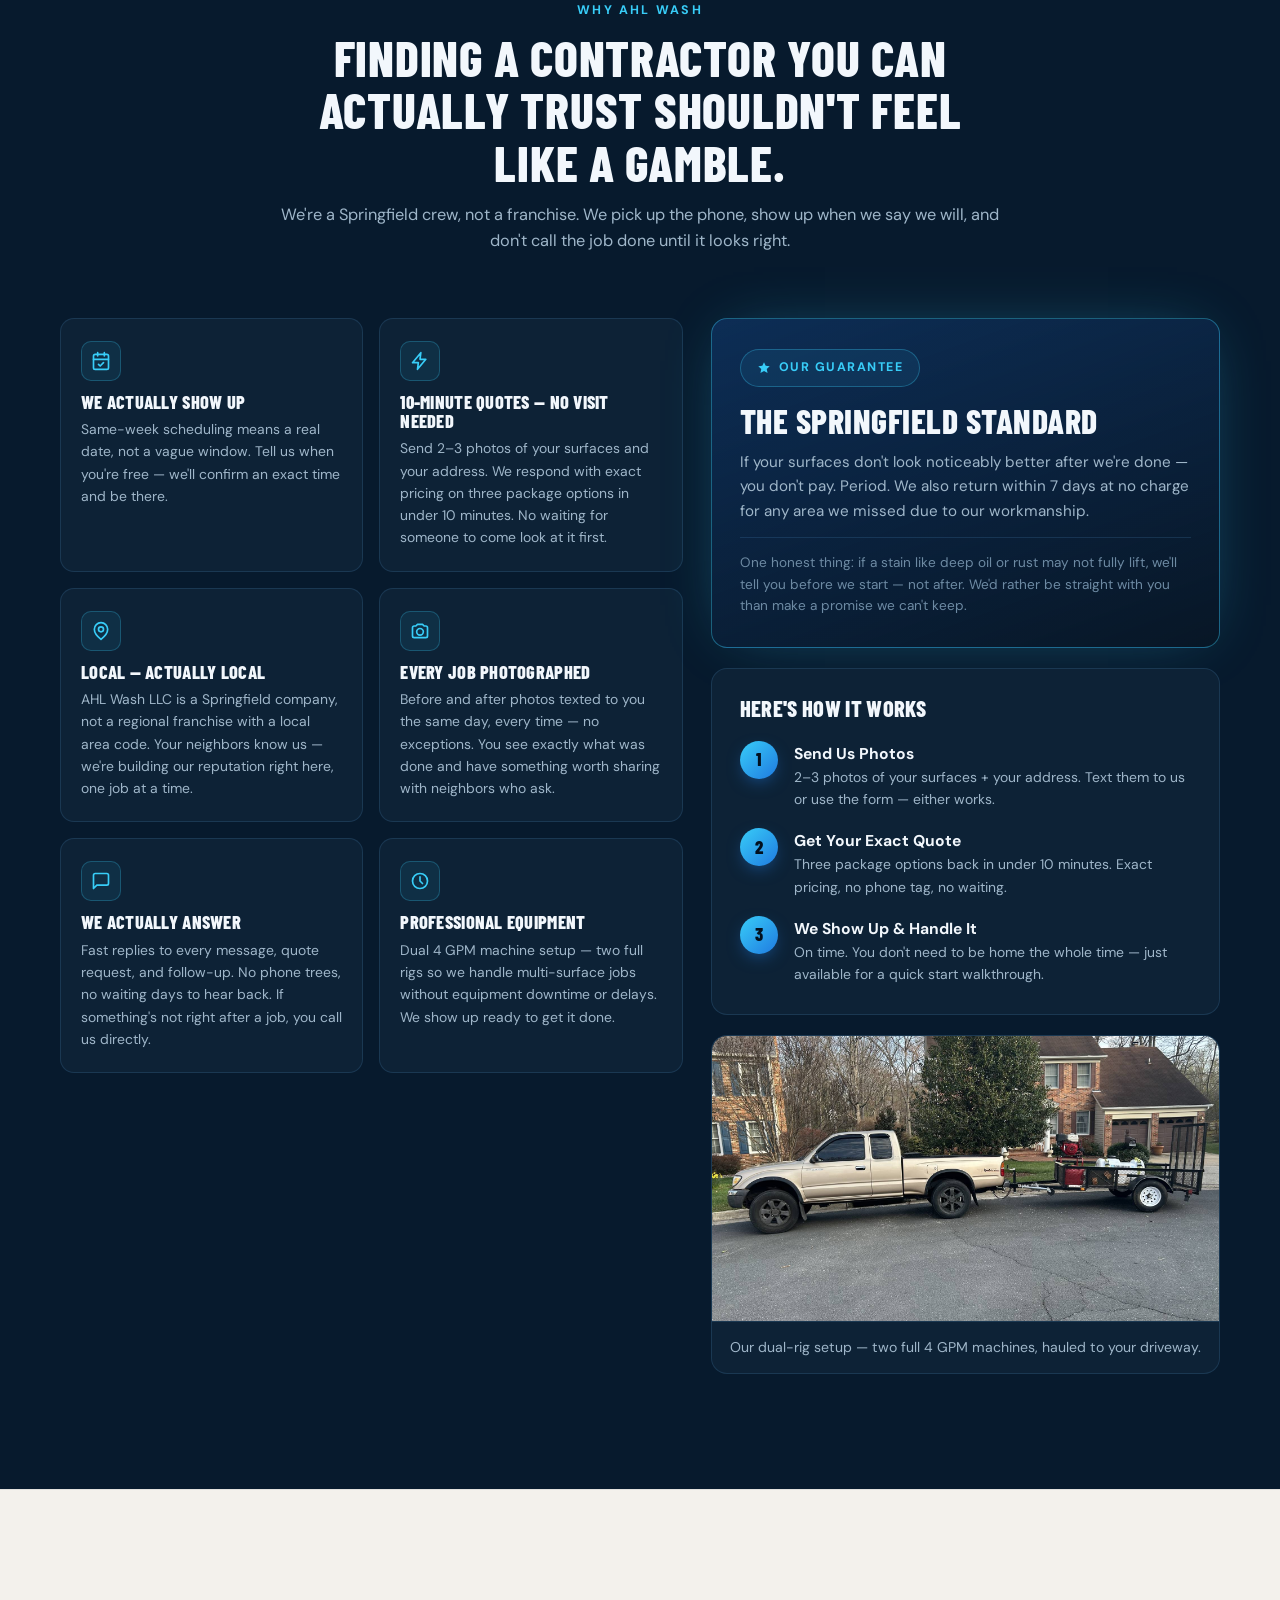
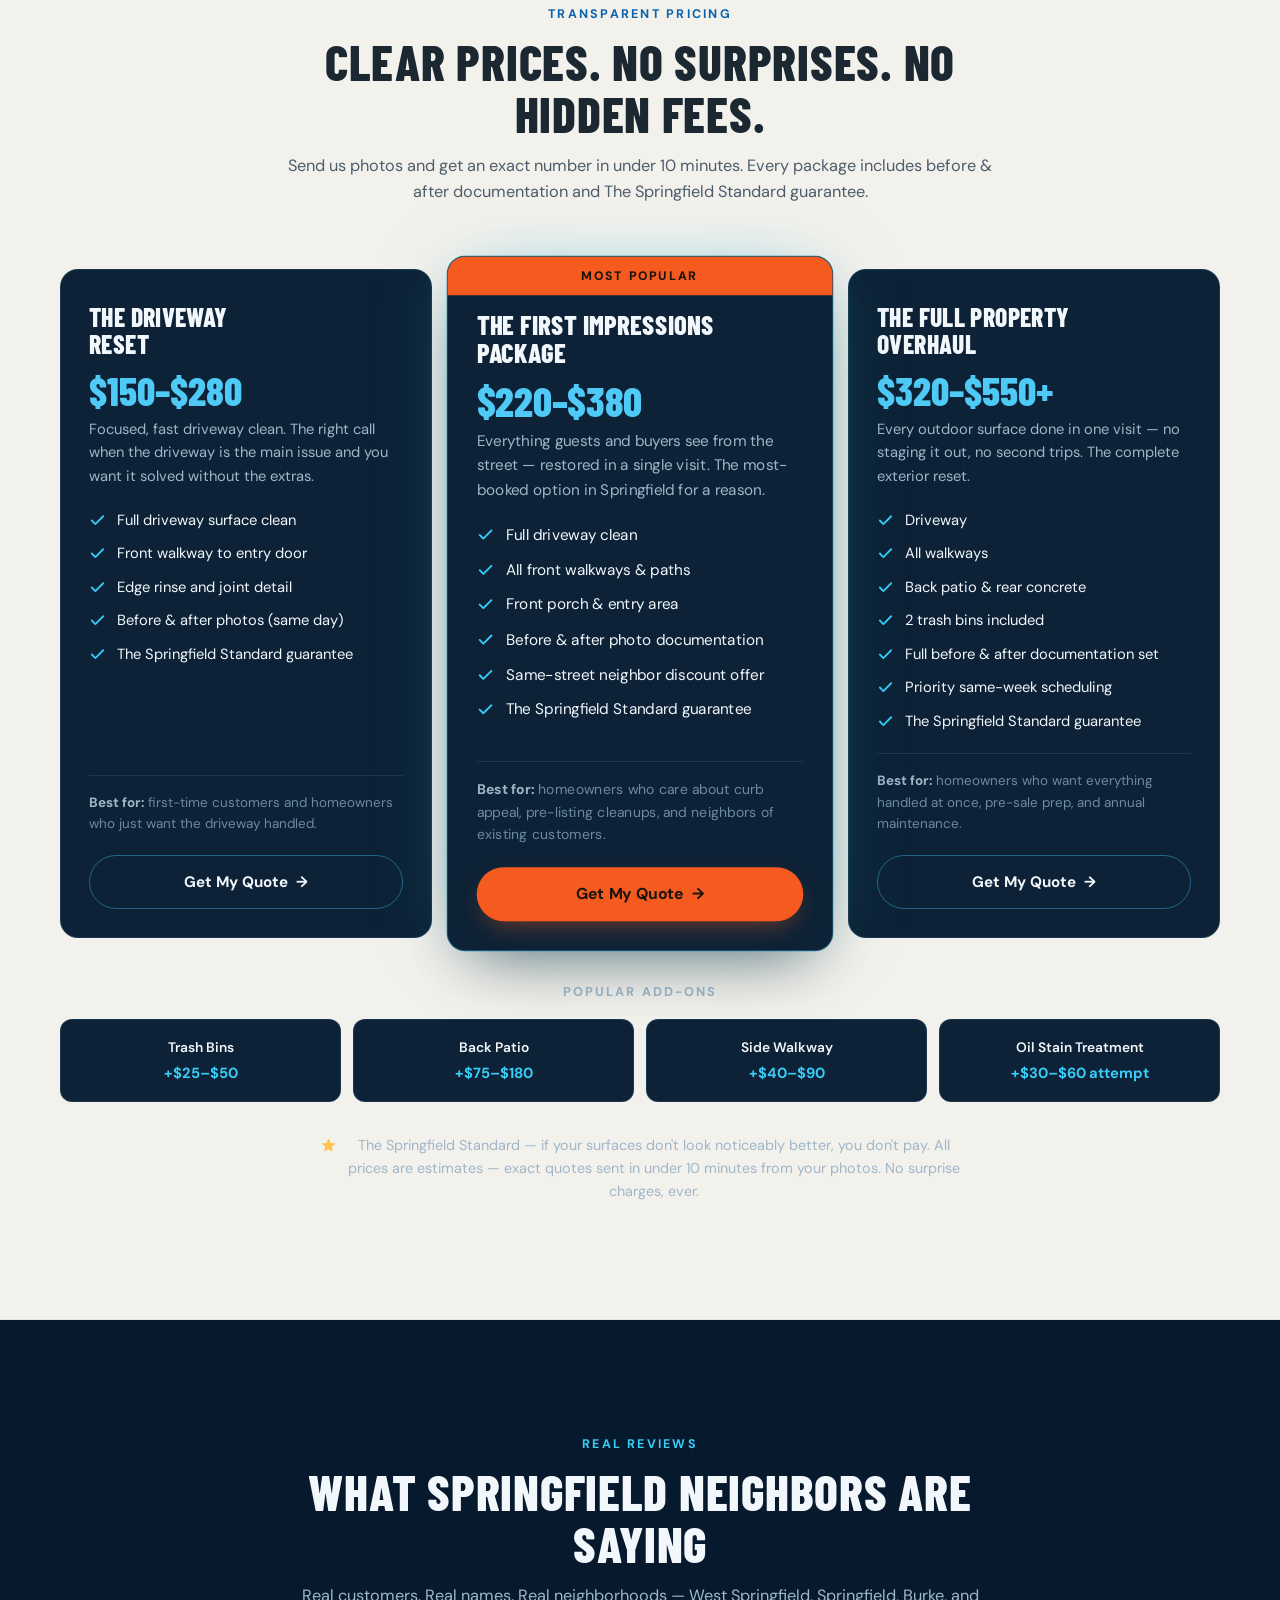
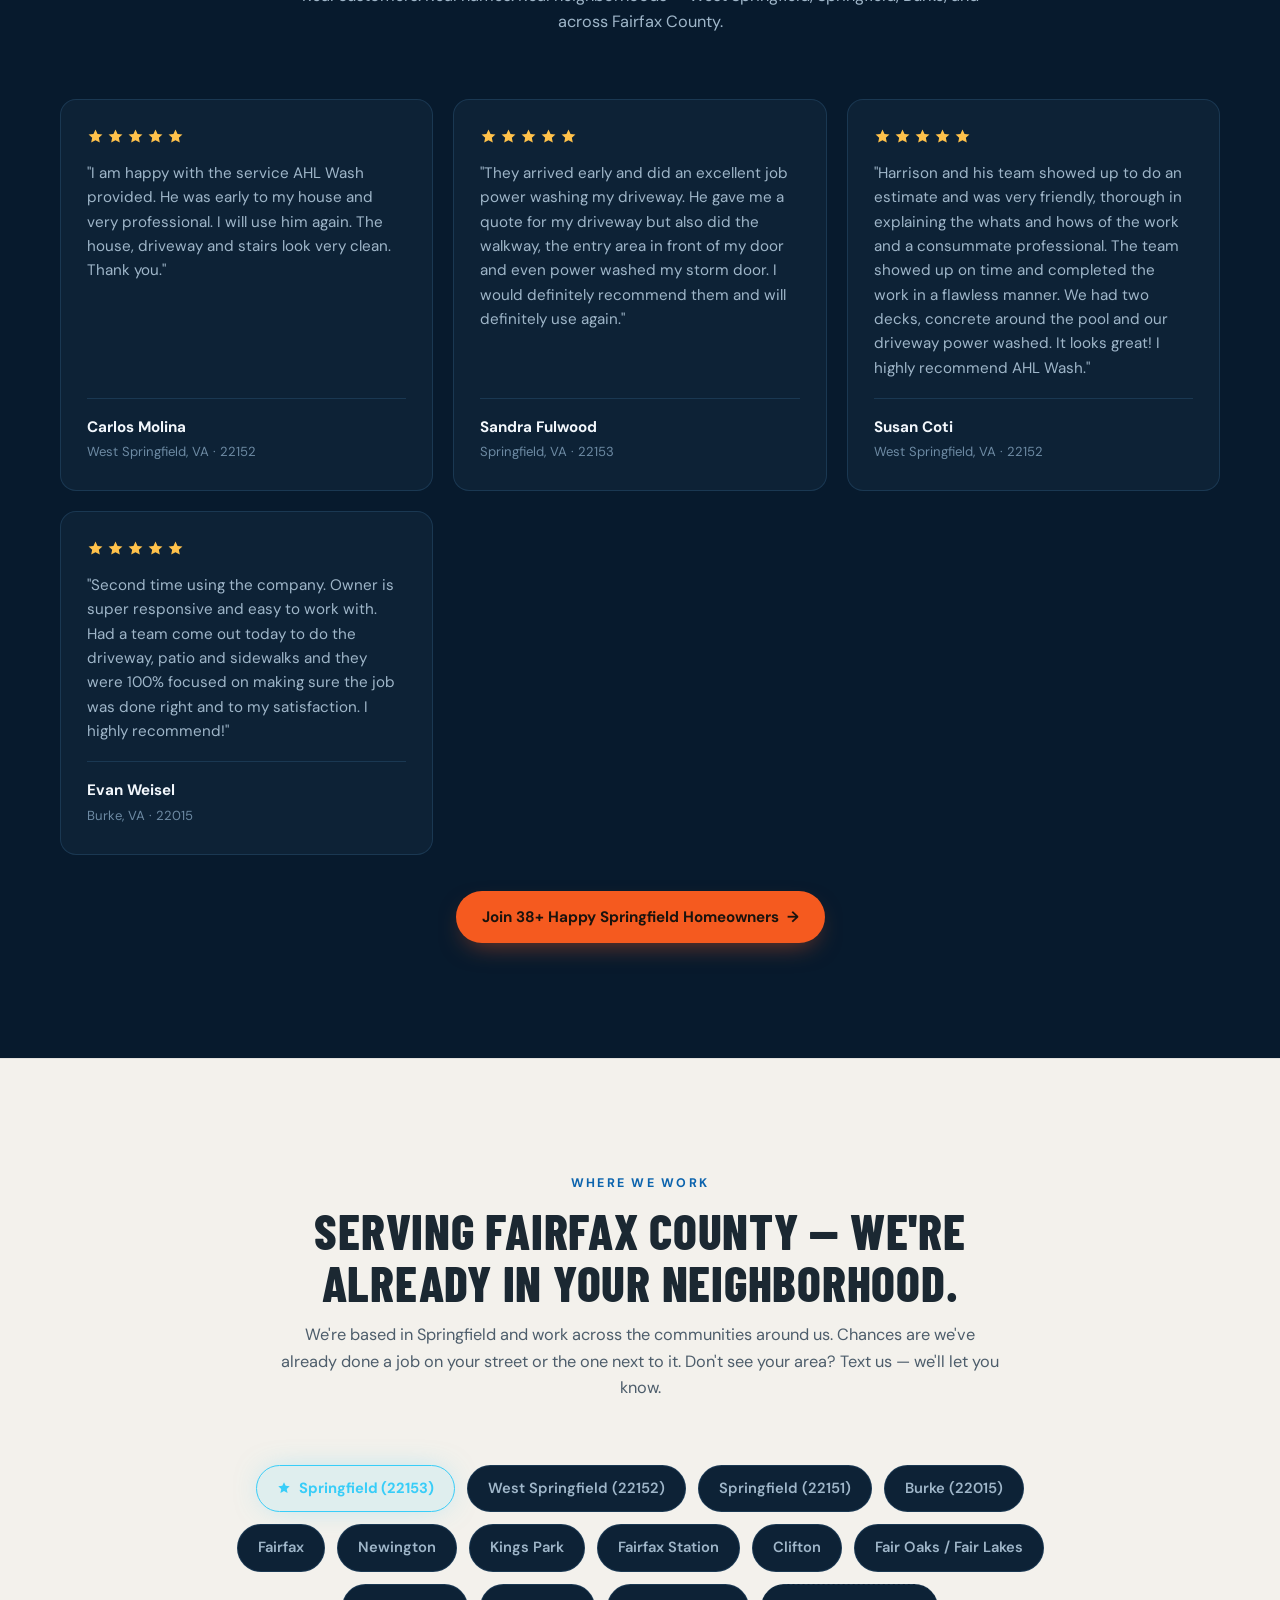
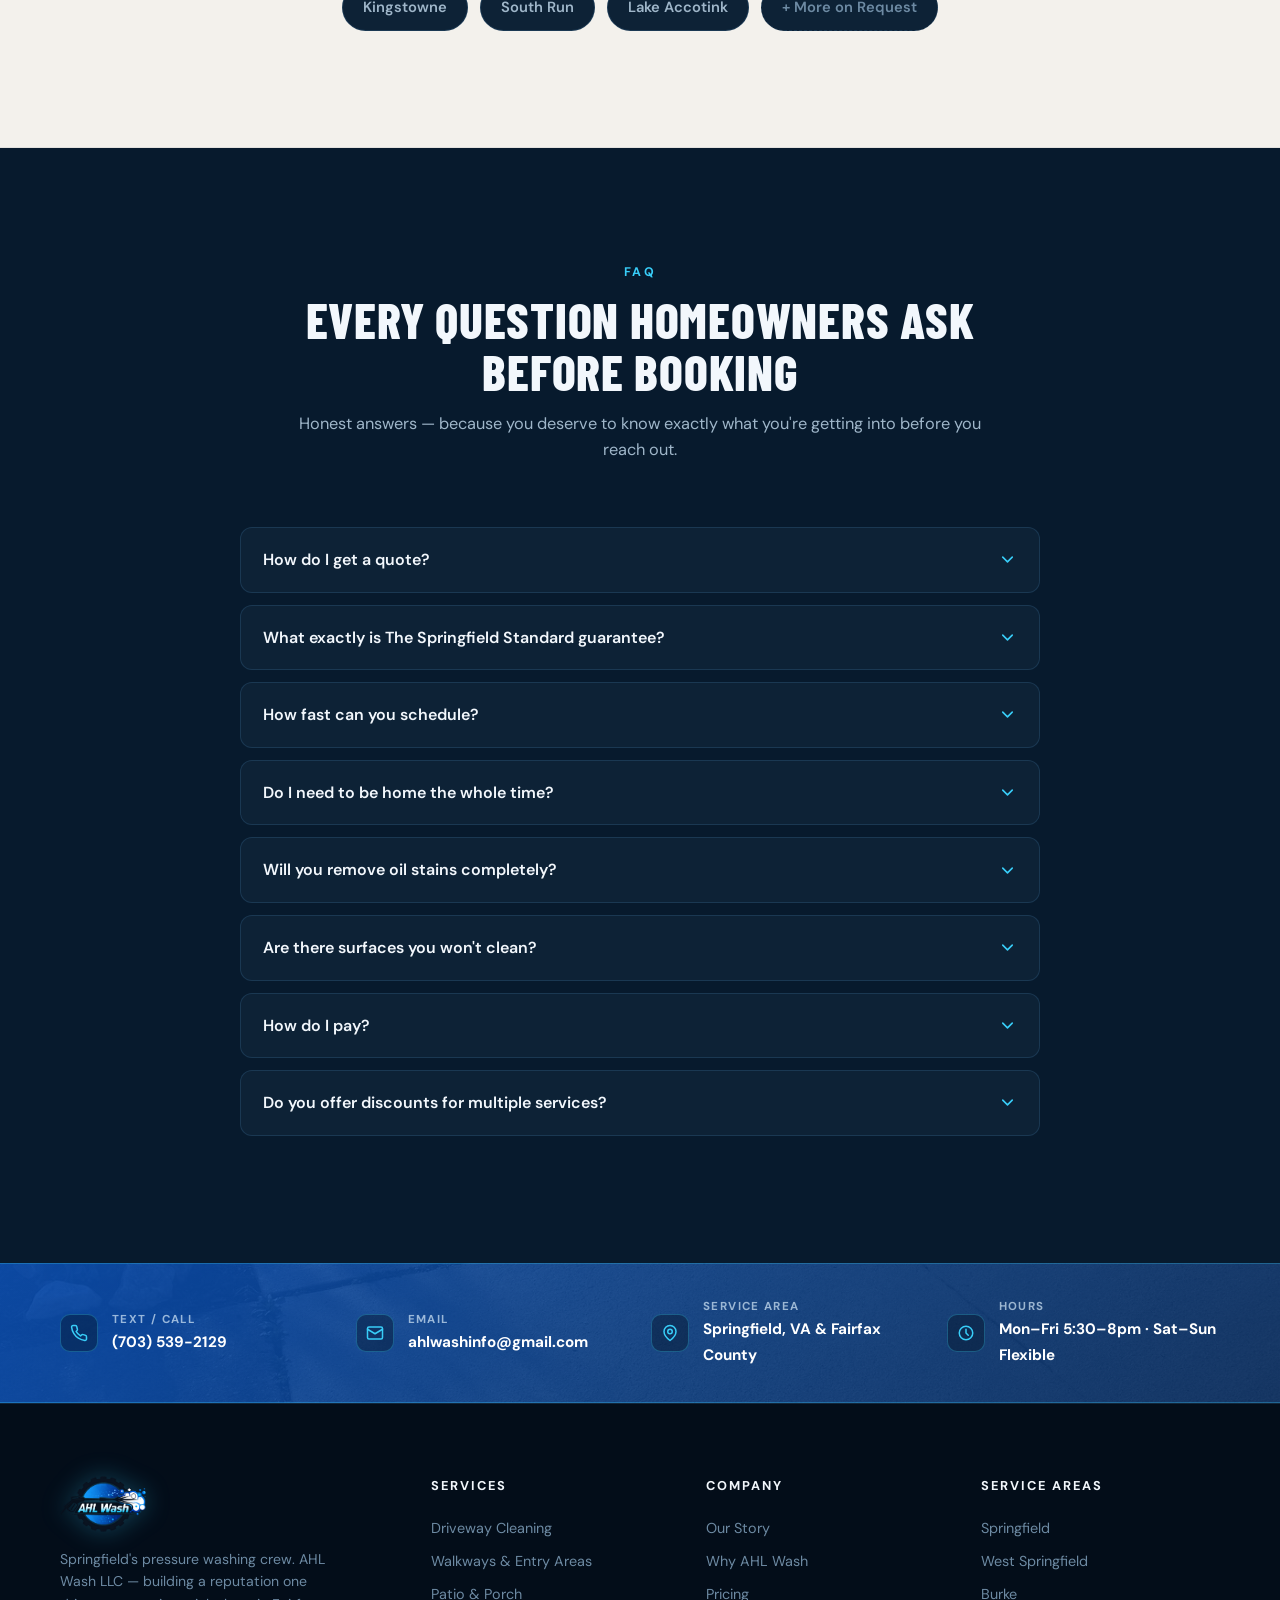
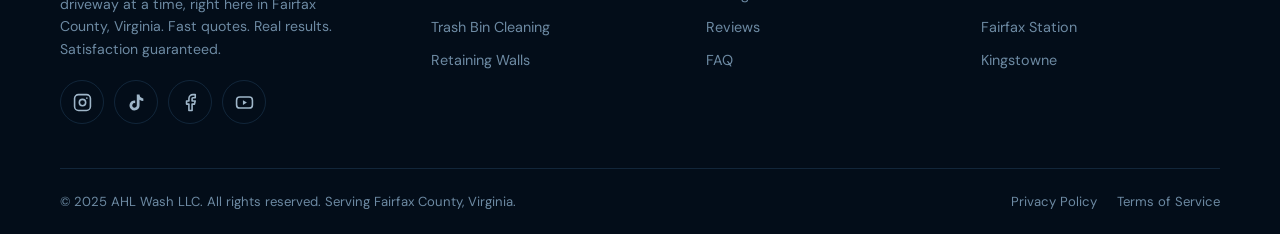
==== commit 4e4b0949: "Add Terms of Service page and wire up footer links - terms.html: covers quotes, booking, customer re" ====
--- a/index.html
+++ b/index.html
@@ -715,7 +715,7 @@
     <p>© 2025 AHL Wash LLC. All rights reserved. Serving Fairfax County, Virginia.</p>
     <div class="footer-legal">
       <a href="/privacy.html">Privacy Policy</a>
-      <a href="#">Terms of Service</a>
+      <a href="/terms.html">Terms of Service</a>
     </div>
   </div>
 </footer>
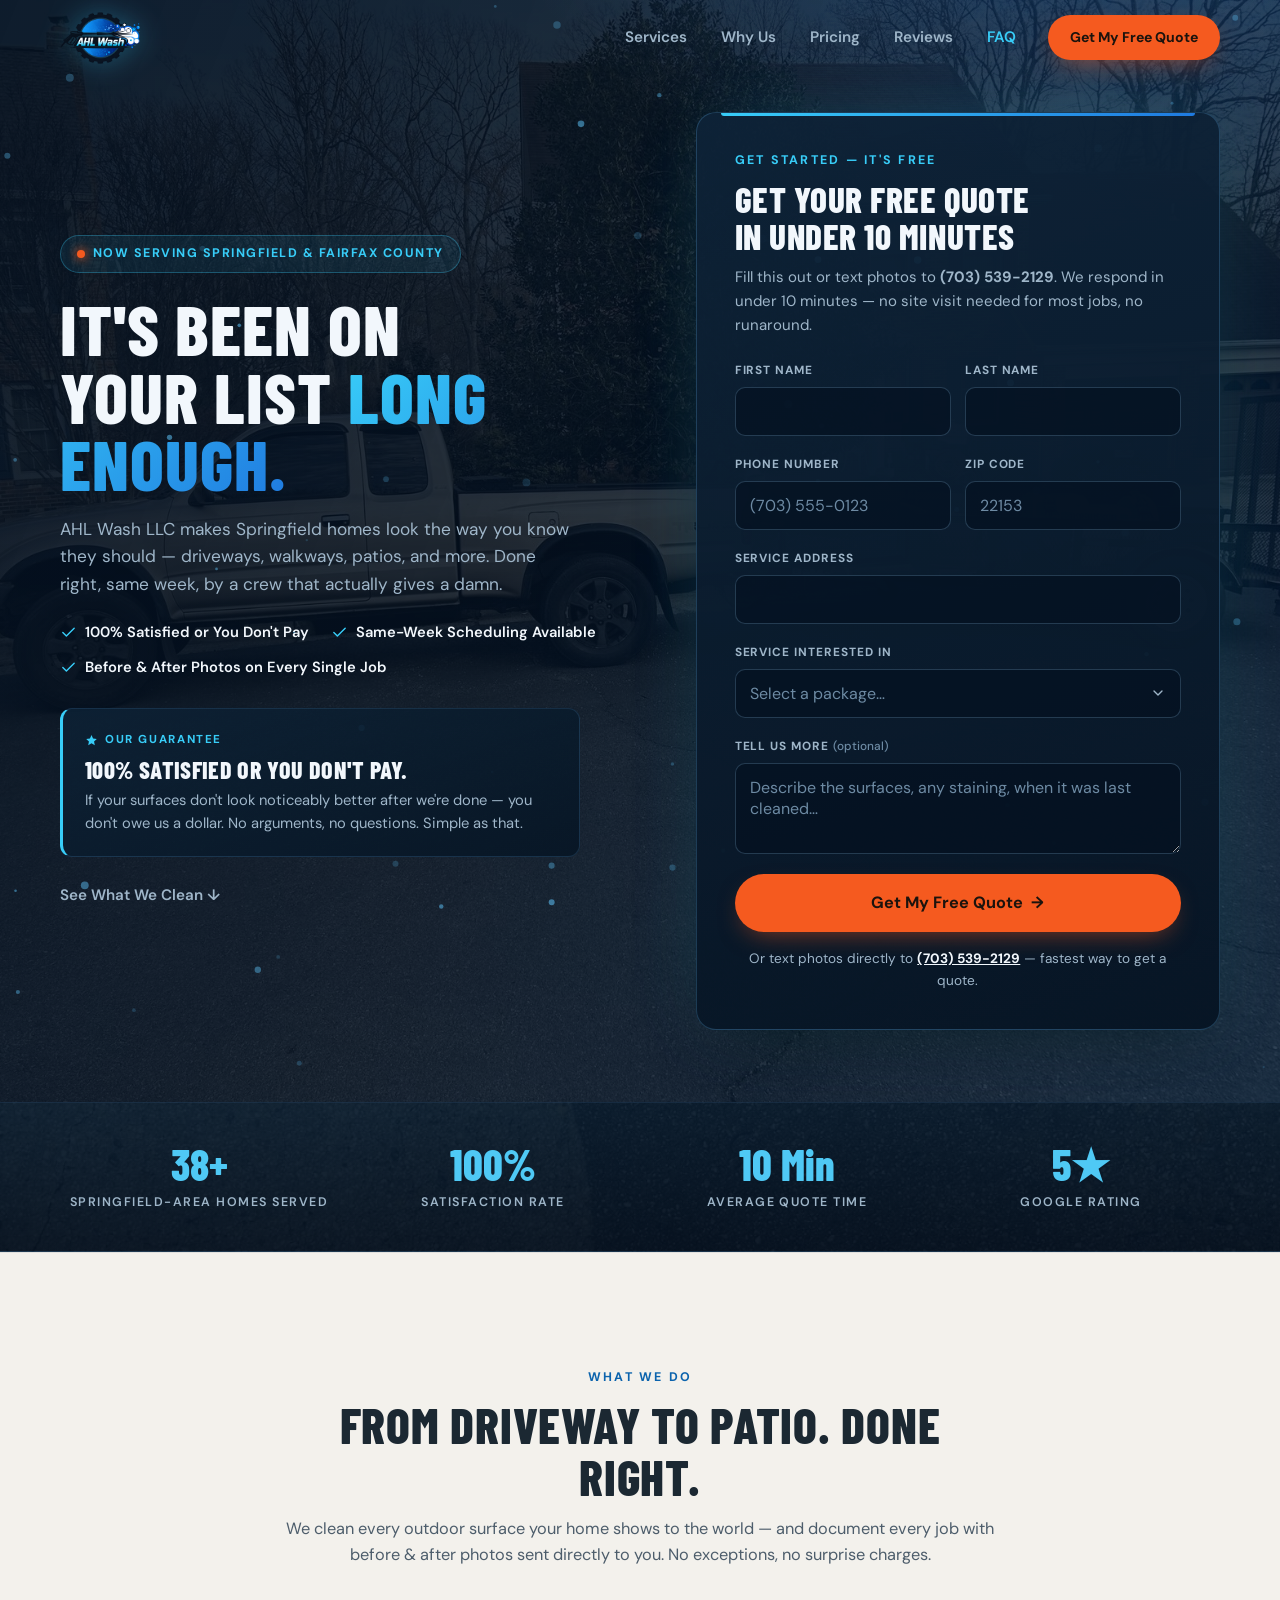
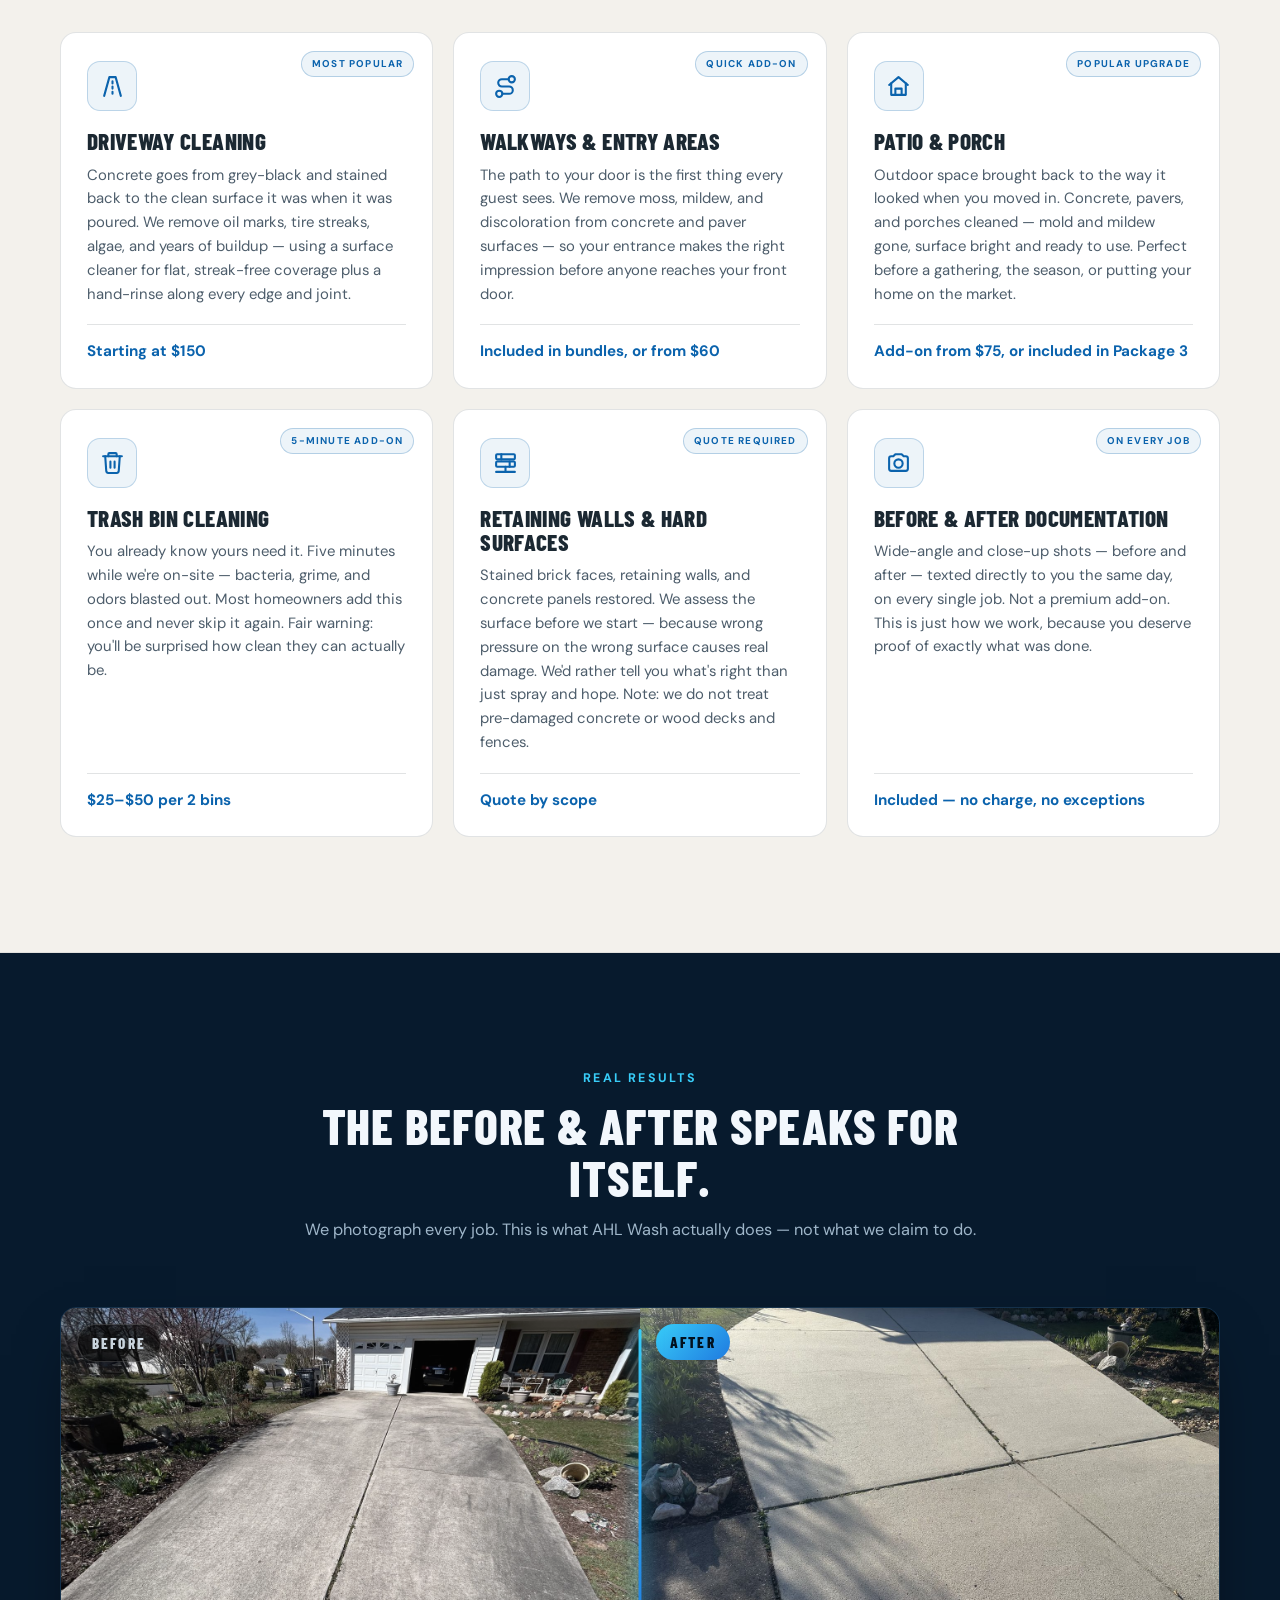
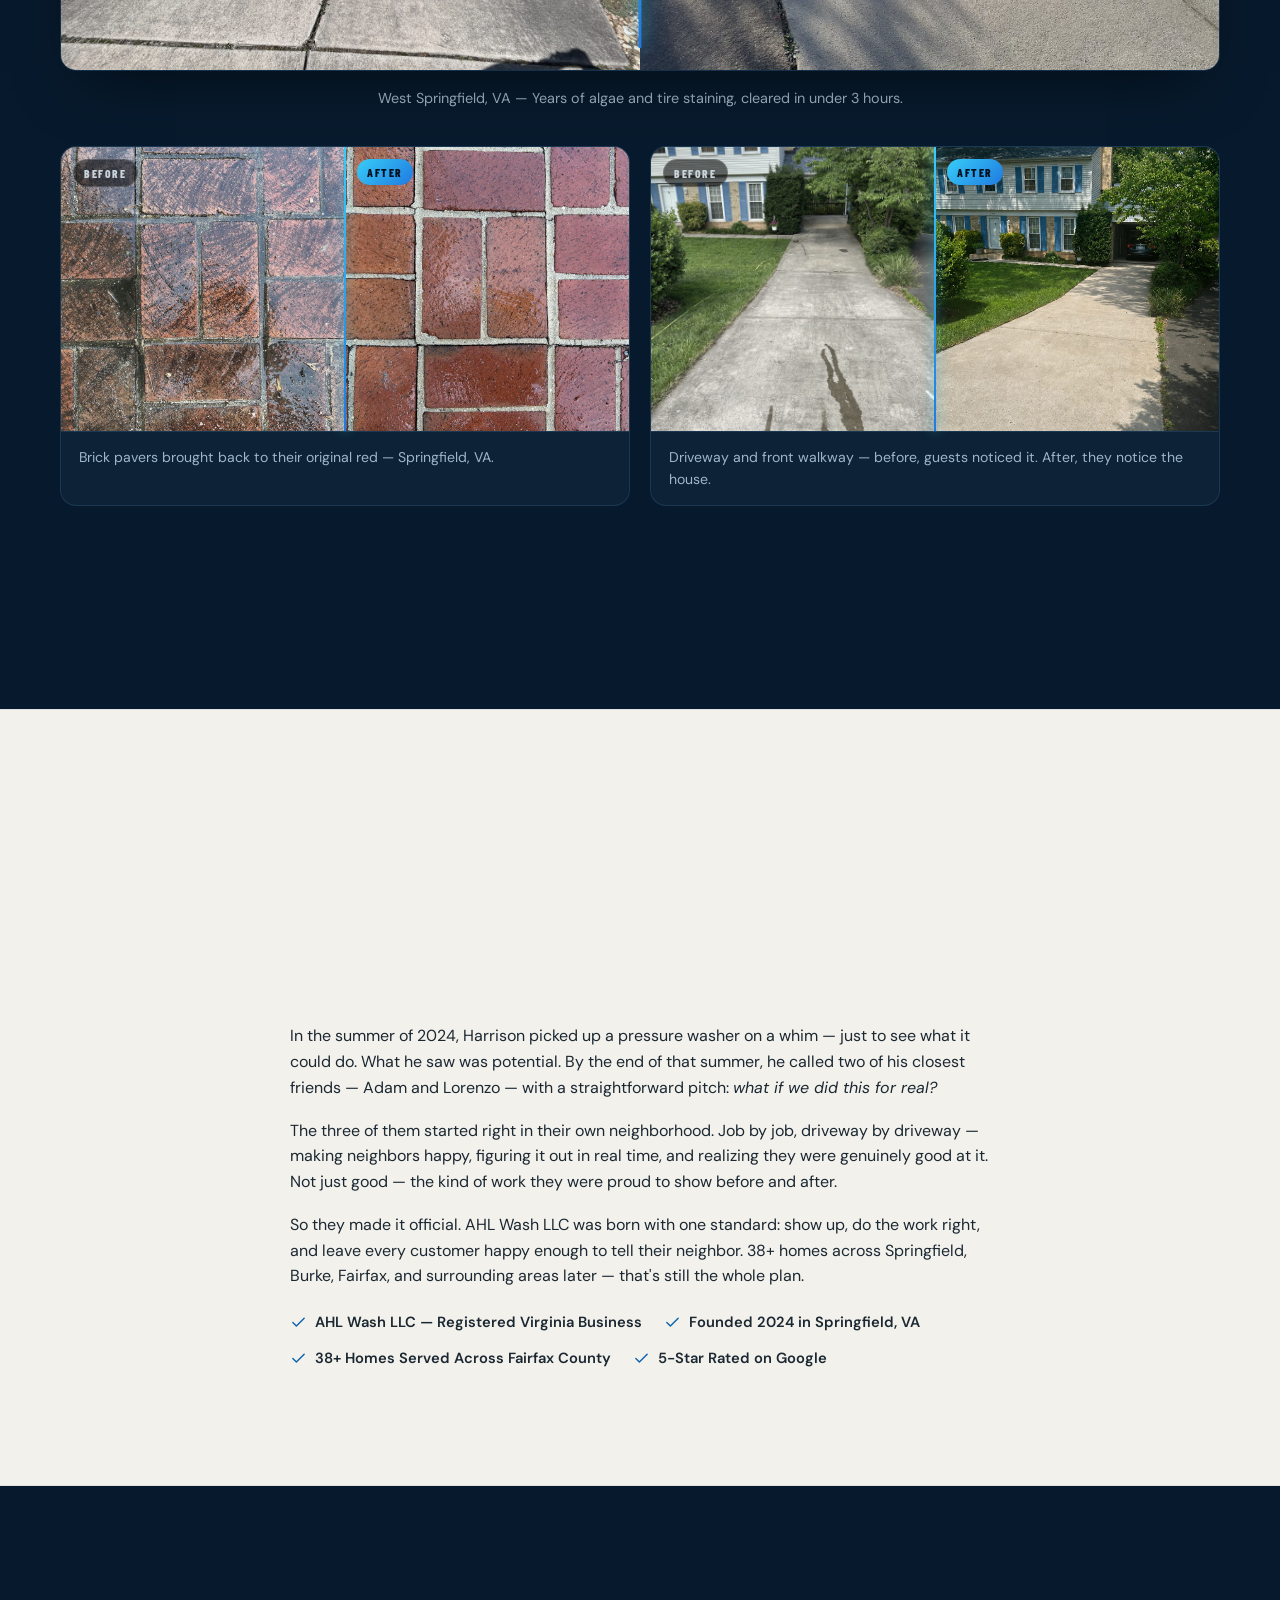
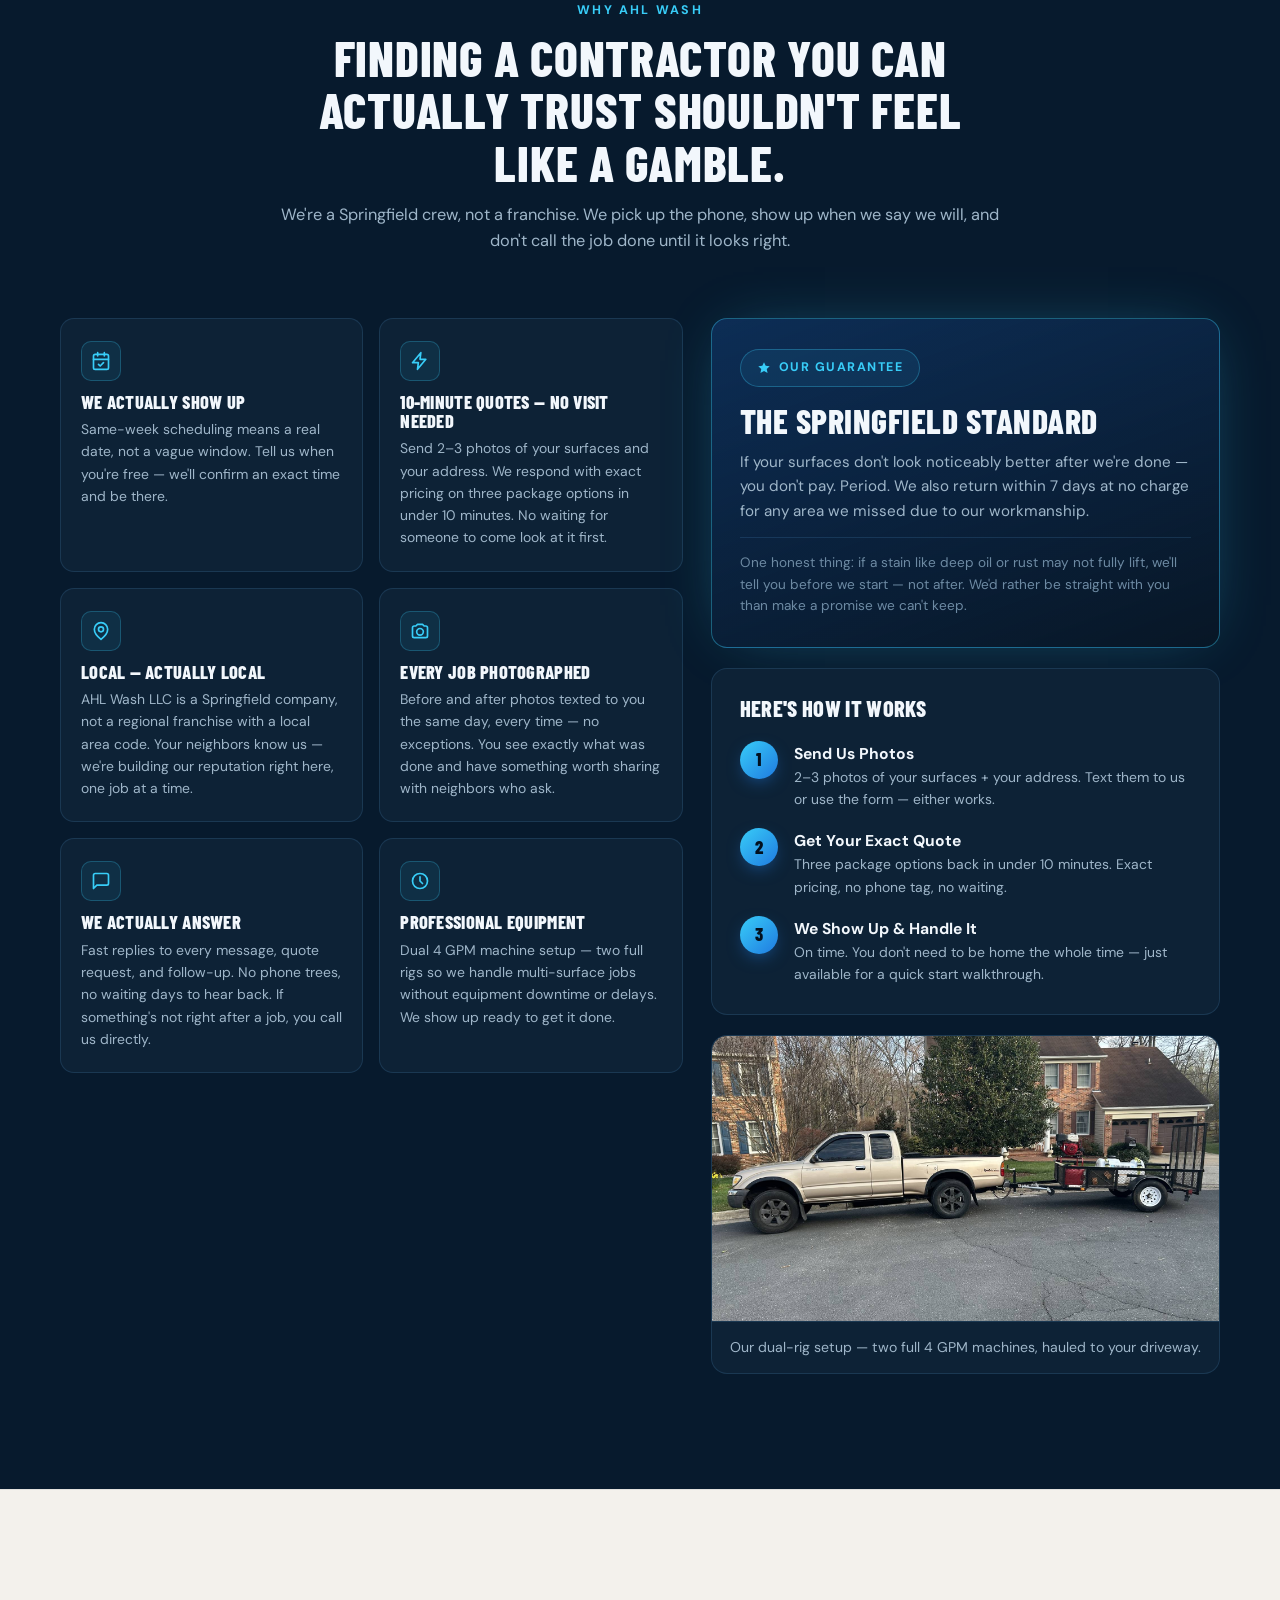
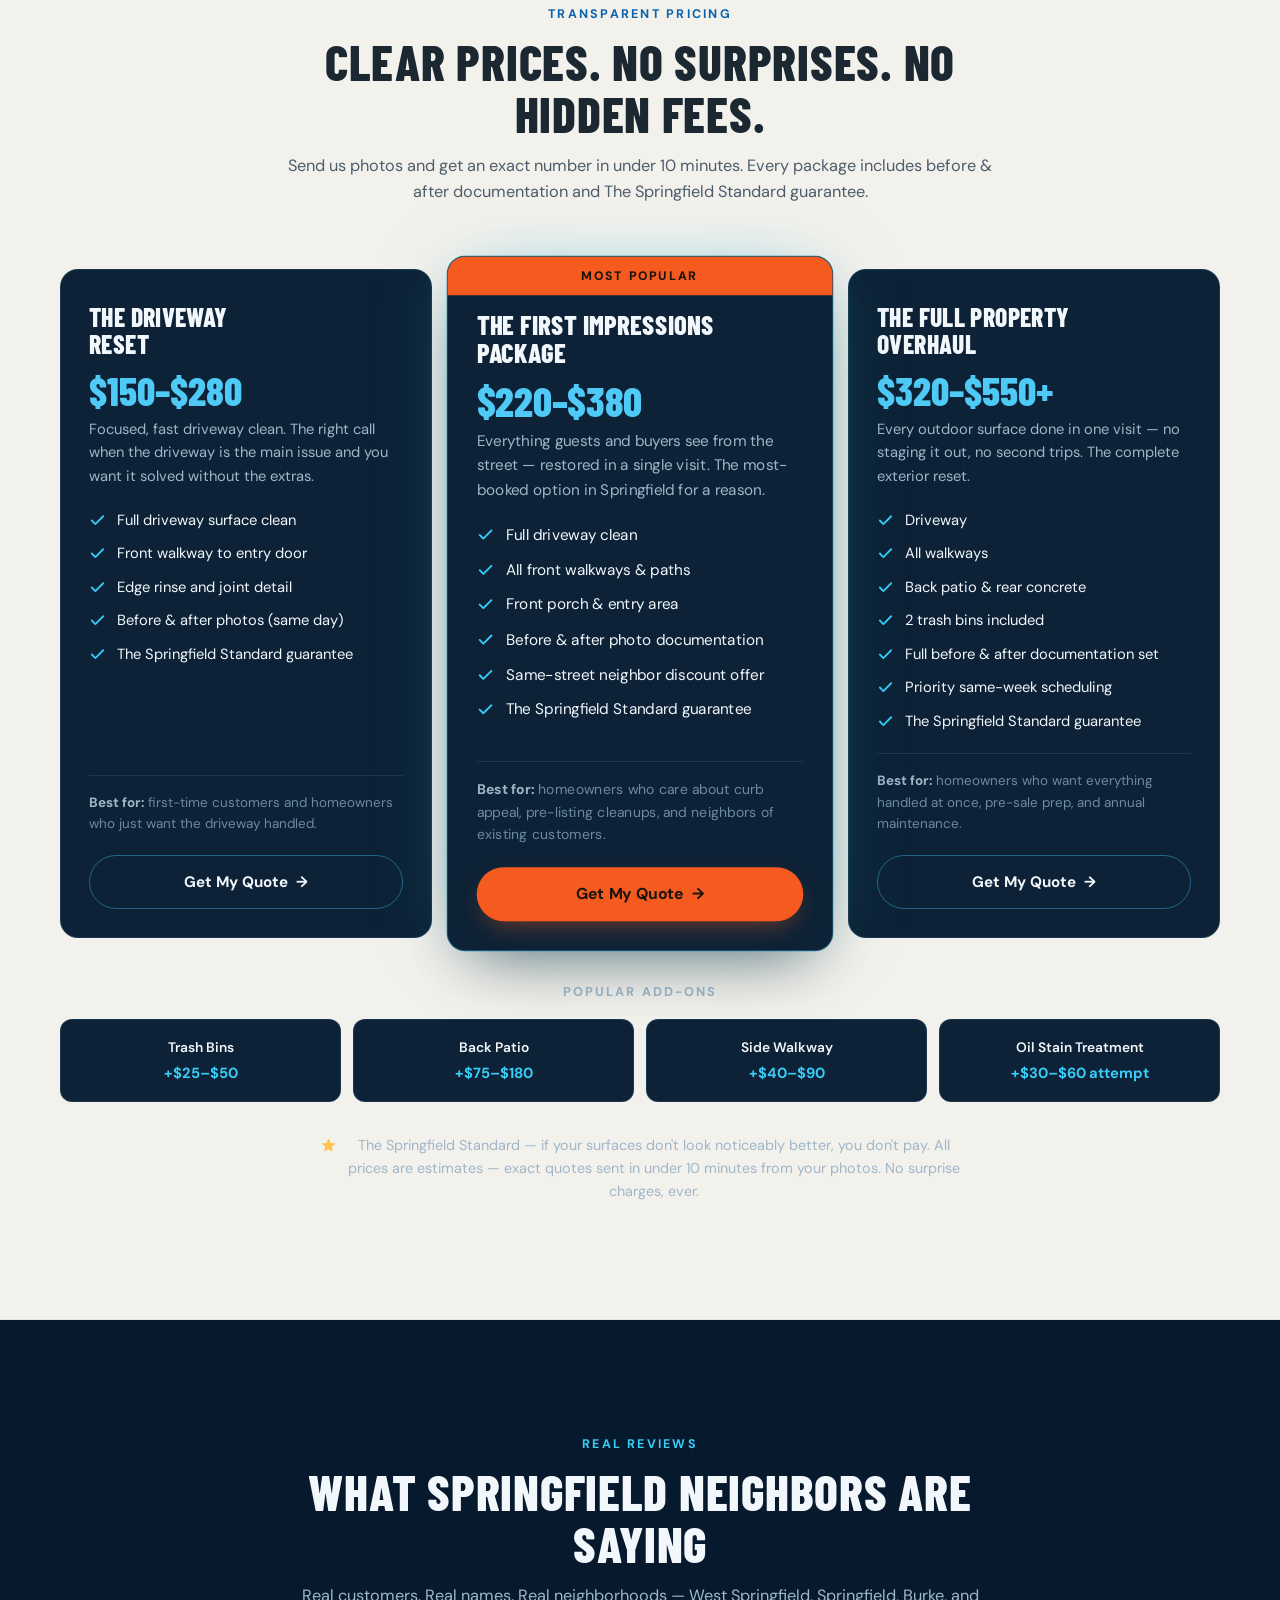
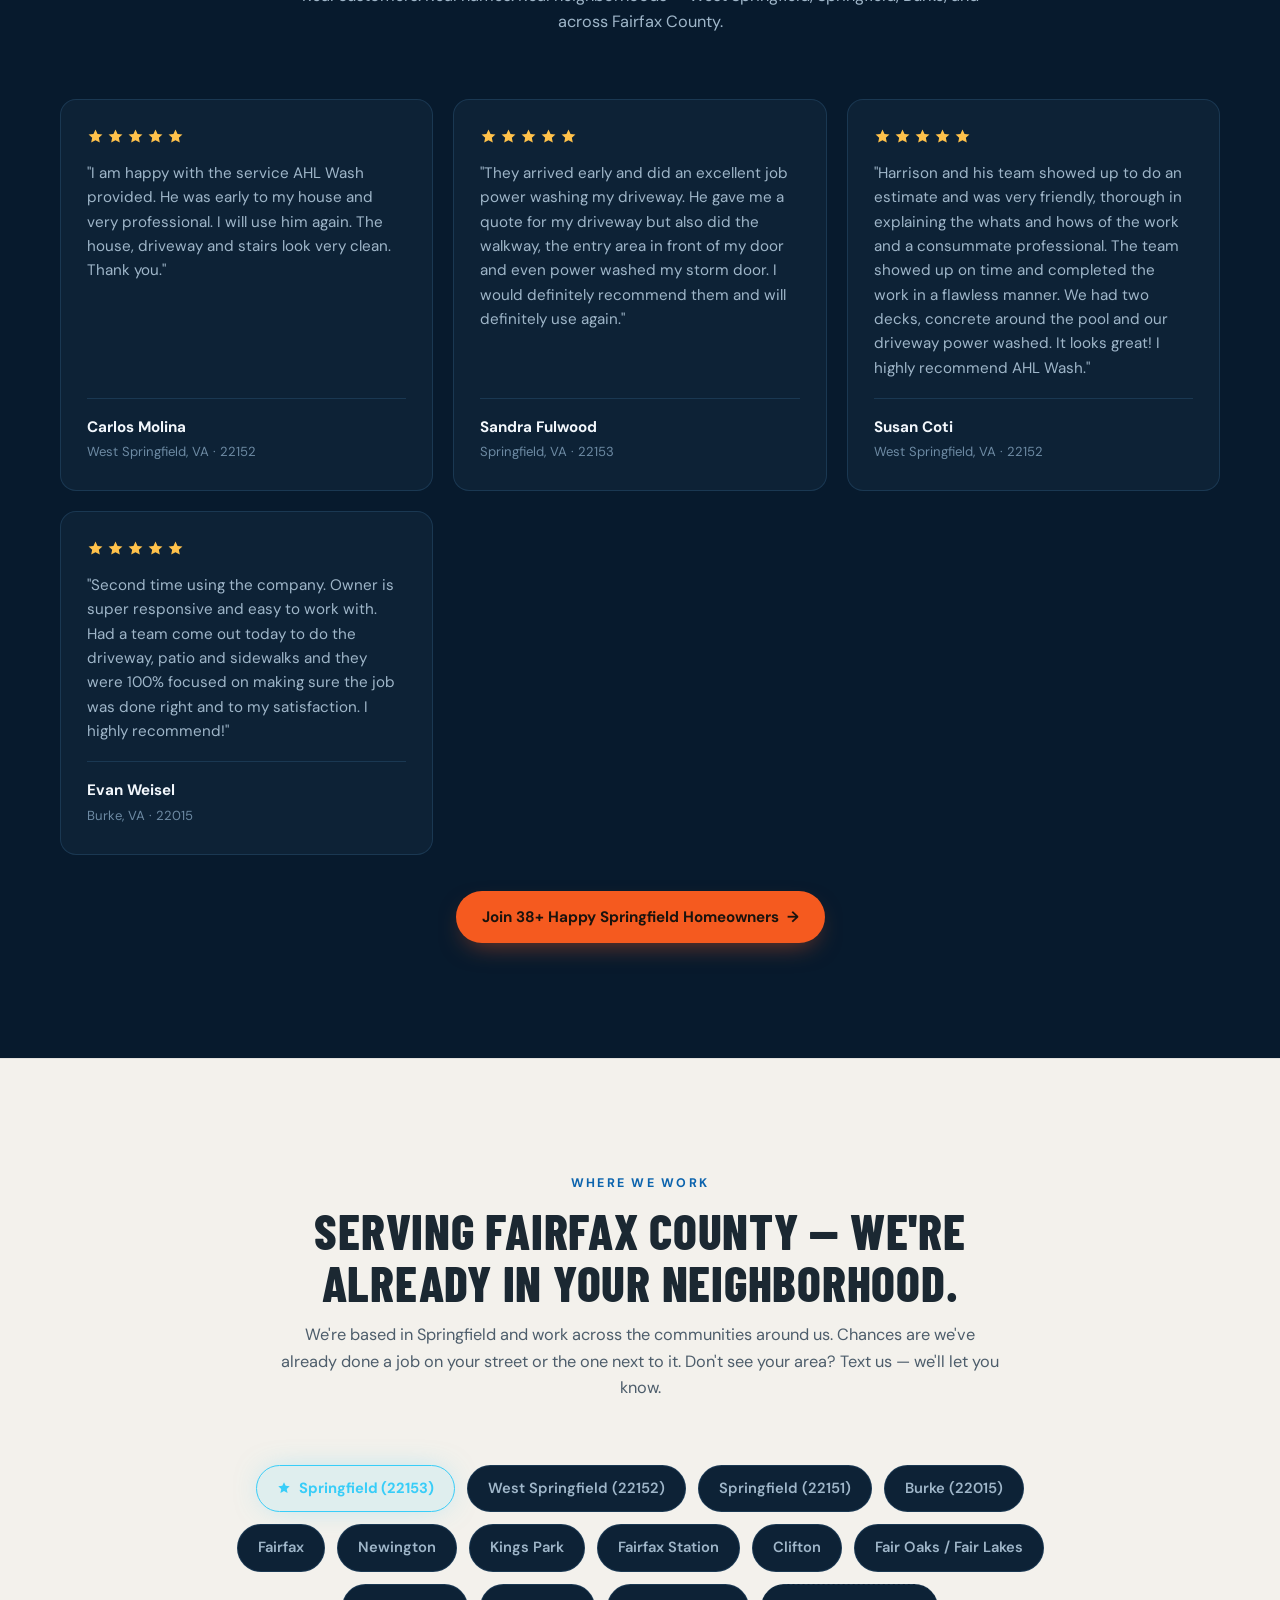
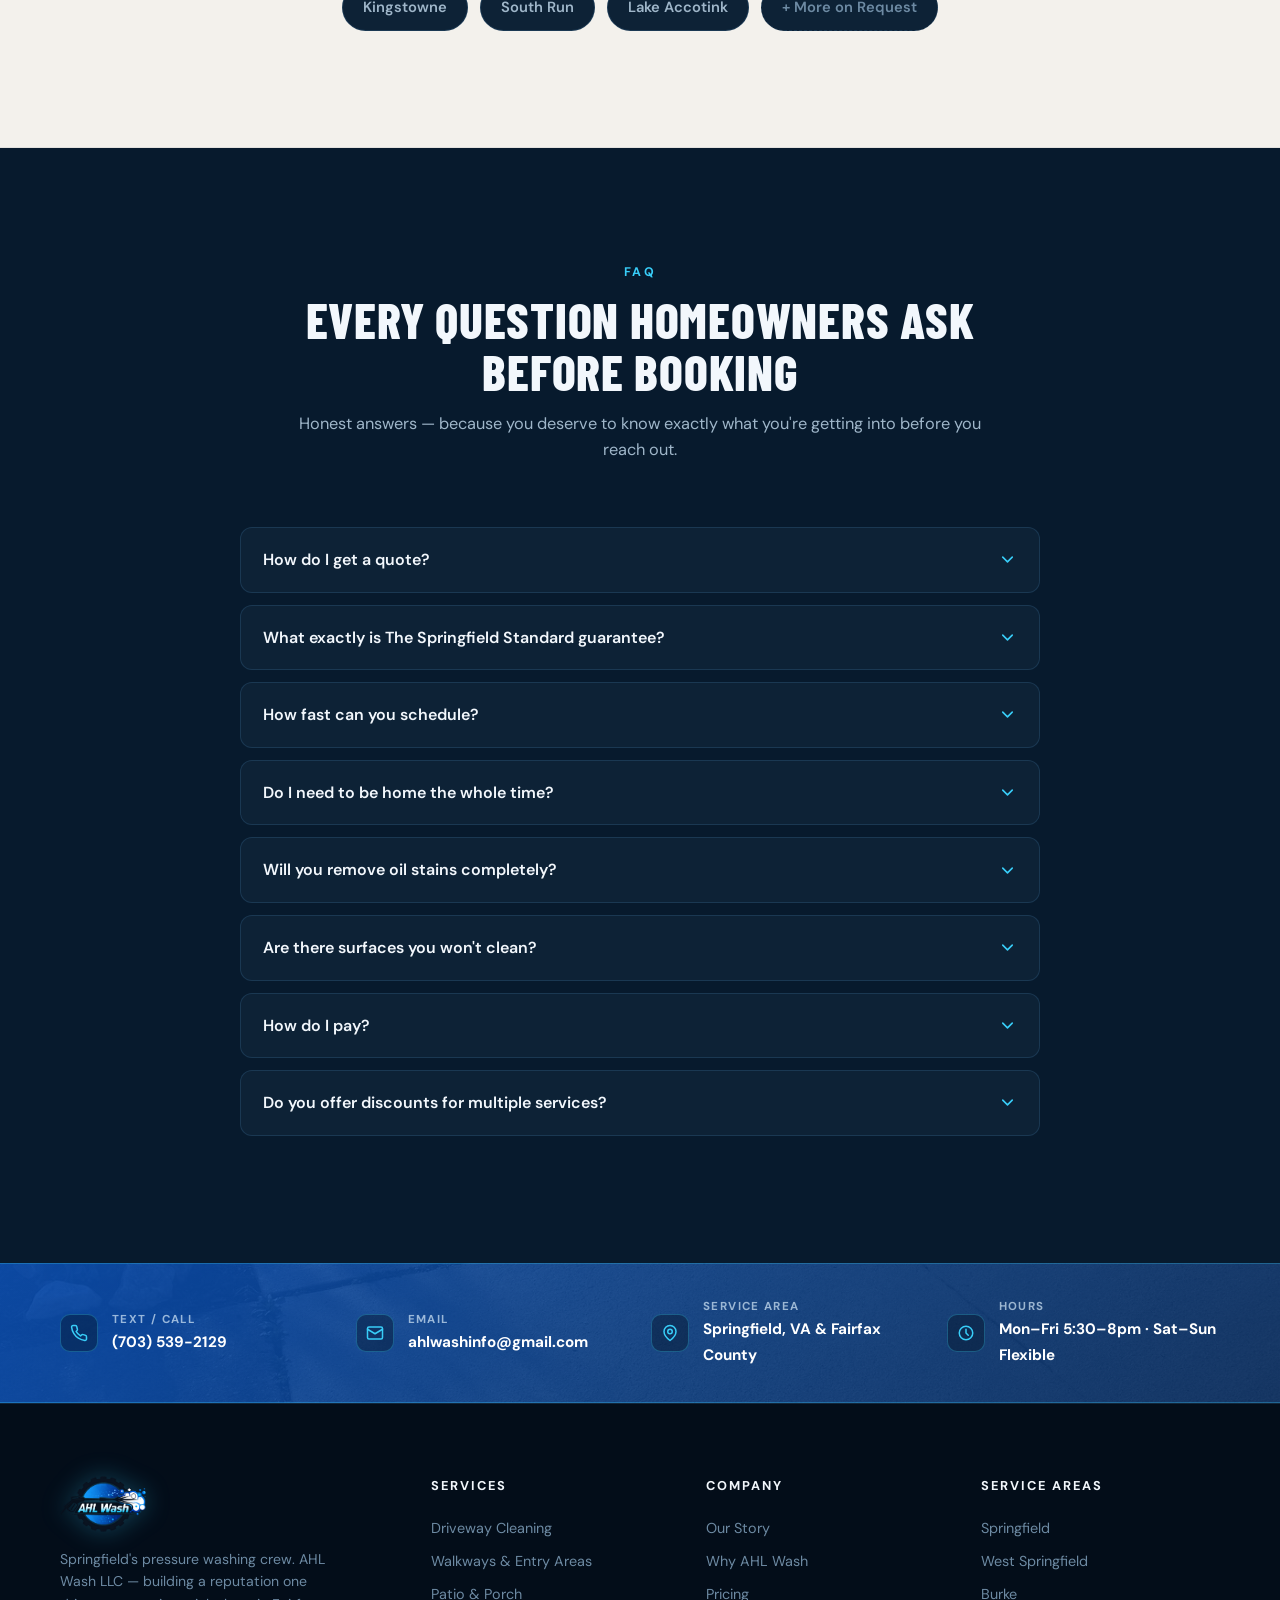
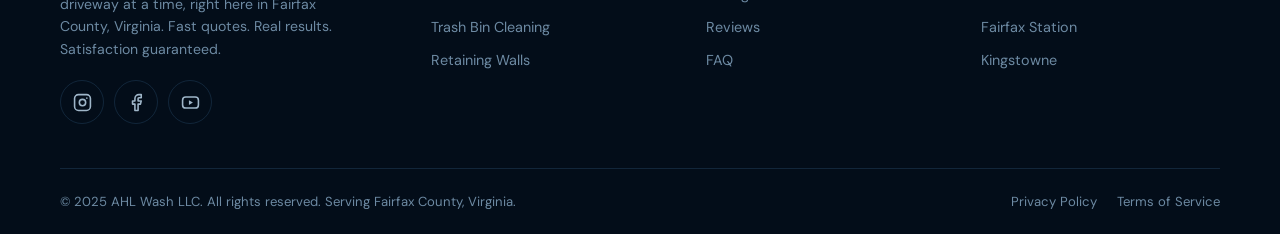
==== commit 687a37fa: "Fix: wire up real social links, remove dead TikTok placeholder - Instagram, Facebook, YouTube now li" ====
--- a/index.html
+++ b/index.html
@@ -668,16 +668,13 @@
       </a>
       <p>Springfield's pressure washing crew. AHL Wash LLC — building a reputation one driveway at a time, right here in Fairfax County, Virginia. Fast quotes. Real results. Satisfaction guaranteed.</p>
       <div class="socials">
-        <a href="https://instagram.com/ahlwash" aria-label="Instagram" target="_blank" rel="noopener">
+        <a href="https://www.instagram.com/ahlwash/" aria-label="Instagram" target="_blank" rel="noopener">
           <svg viewBox="0 0 24 24" aria-hidden="true"><rect x="2" y="2" width="20" height="20" rx="5"/><circle cx="12" cy="12" r="4"/><circle cx="17.5" cy="6.5" r="1" fill="currentColor" stroke="none"/></svg>
         </a>
-        <a href="#" aria-label="TikTok" target="_blank" rel="noopener">
-          <svg viewBox="0 0 24 24" aria-hidden="true" class="fill"><path d="M19.59 6.69a4.83 4.83 0 0 1-3.77-4.25V2h-3.45v13.67a2.89 2.89 0 0 1-5.2 1.74 2.89 2.89 0 0 1 2.31-4.64 2.93 2.93 0 0 1 .88.13V9.4a6.84 6.84 0 0 0-1-.05A6.33 6.33 0 0 0 5 20.1a6.34 6.34 0 0 0 10.86-4.43v-7a8.16 8.16 0 0 0 4.77 1.52v-3.4a4.85 4.85 0 0 1-1-.1z"/></svg>
-        </a>
-        <a href="#" aria-label="Facebook" target="_blank" rel="noopener">
+        <a href="https://www.facebook.com/profile.php?id=61575581960649" aria-label="Facebook" target="_blank" rel="noopener">
           <svg viewBox="0 0 24 24" aria-hidden="true"><path d="M18 2h-3a5 5 0 0 0-5 5v3H7v4h3v8h4v-8h3l1-4h-4V7a1 1 0 0 1 1-1h3z"/></svg>
         </a>
-        <a href="#" aria-label="YouTube" target="_blank" rel="noopener">
+        <a href="https://www.youtube.com/@AHLWash" aria-label="YouTube" target="_blank" rel="noopener">
           <svg viewBox="0 0 24 24" aria-hidden="true"><rect x="2" y="5" width="20" height="14" rx="4"/><path d="m10 9 5 3-5 3z" fill="currentColor" stroke="none"/></svg>
         </a>
       </div>
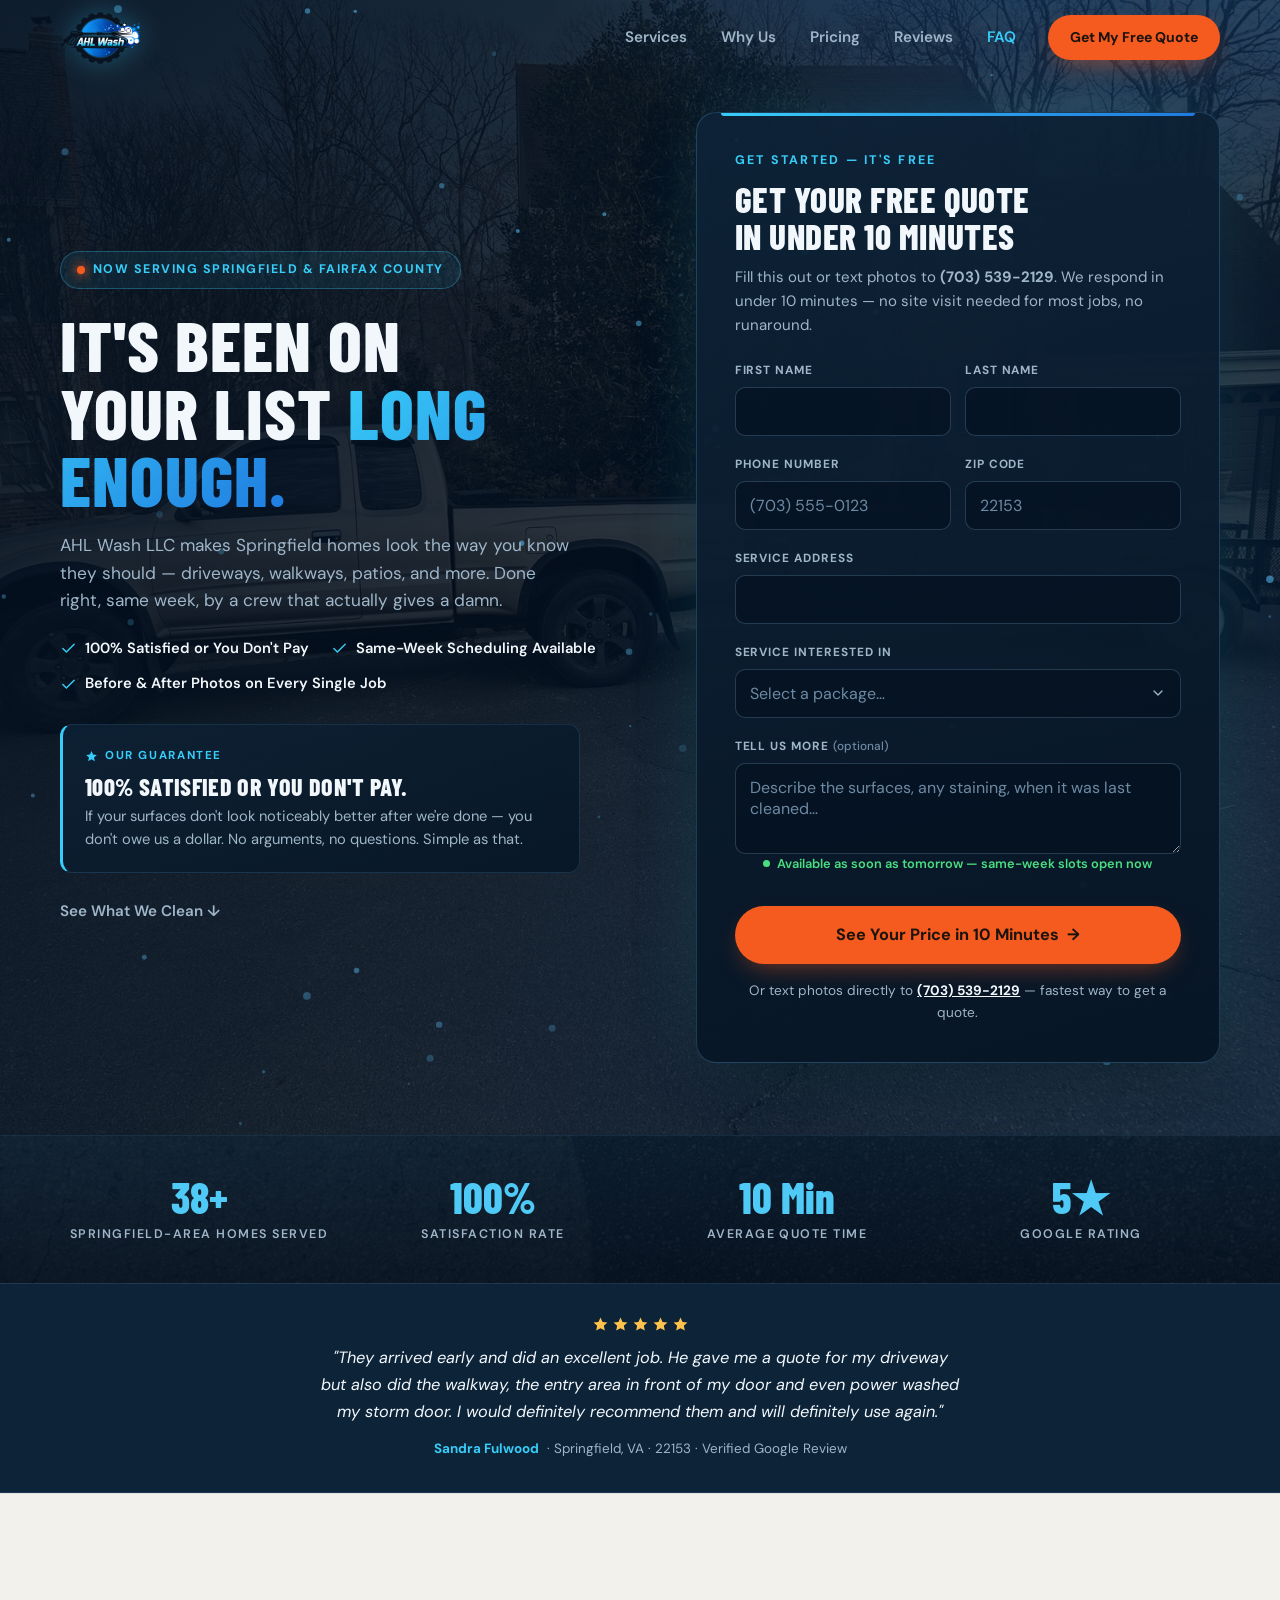
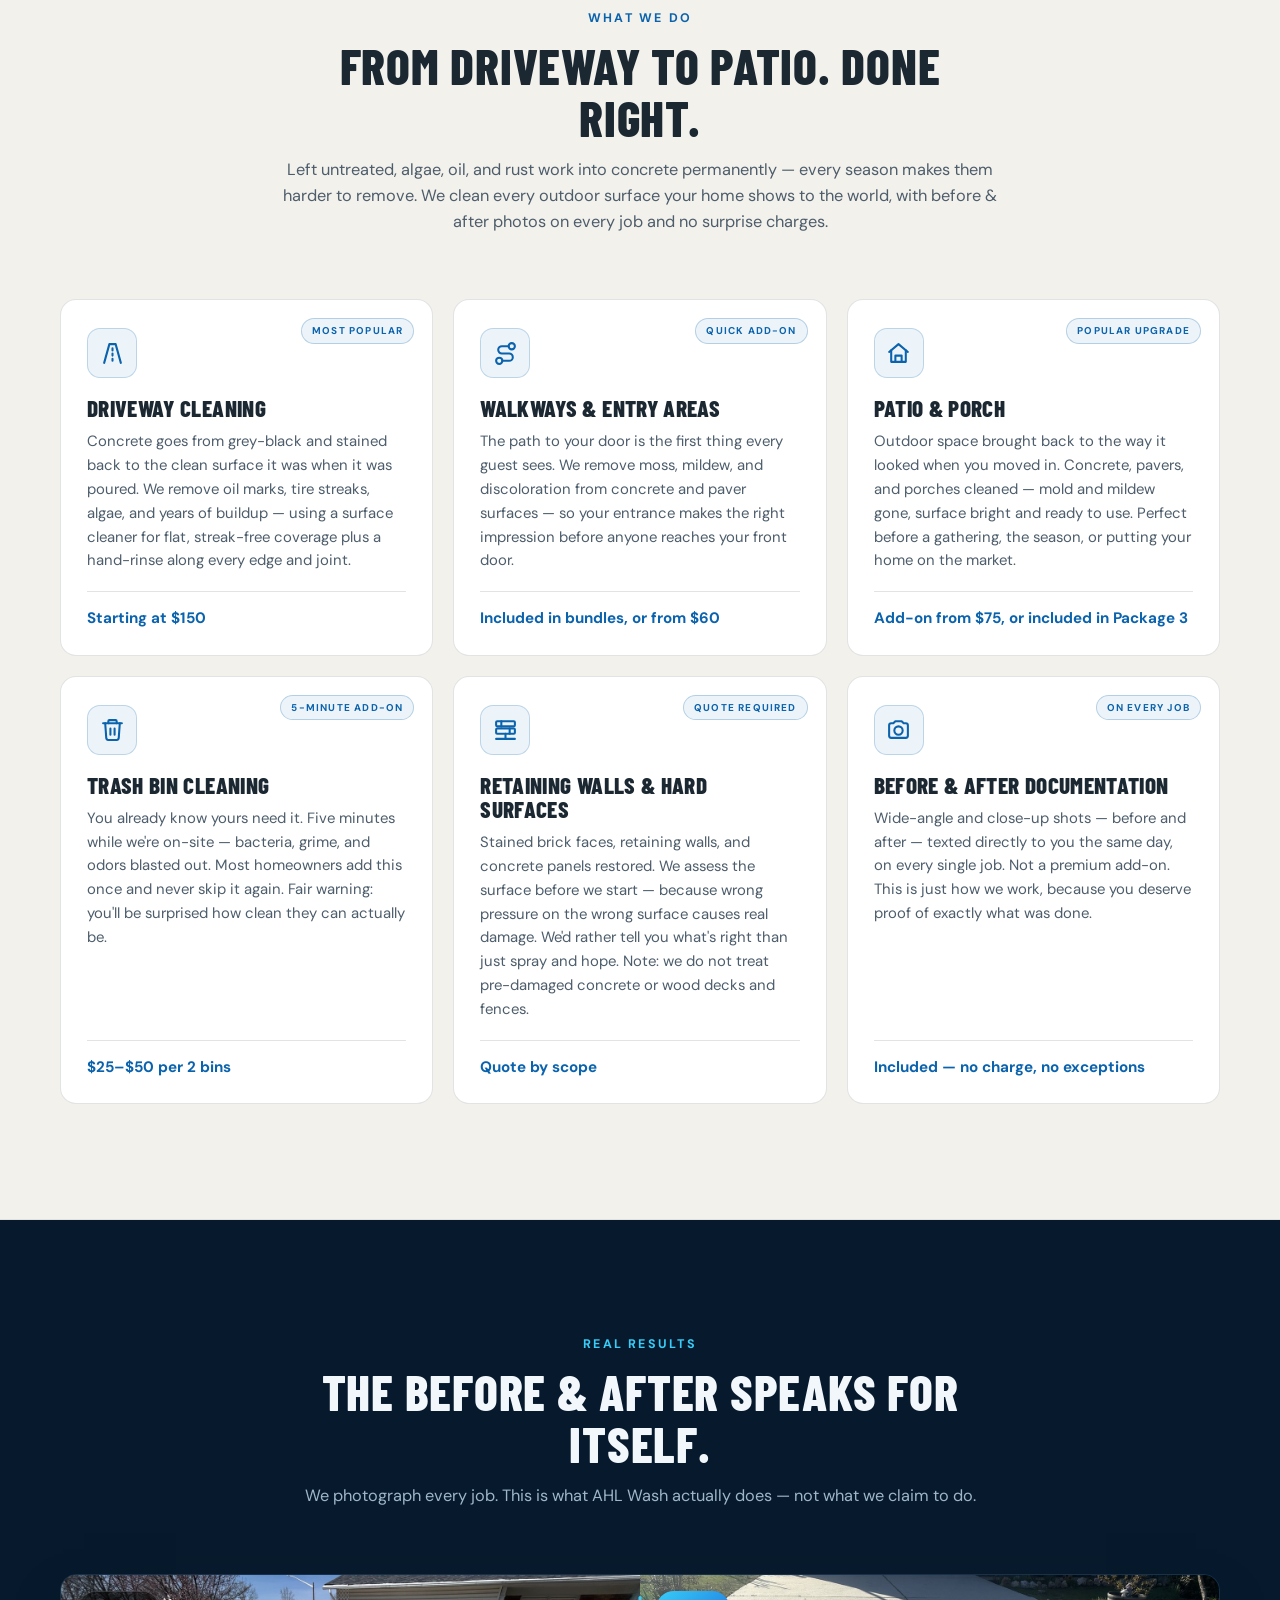
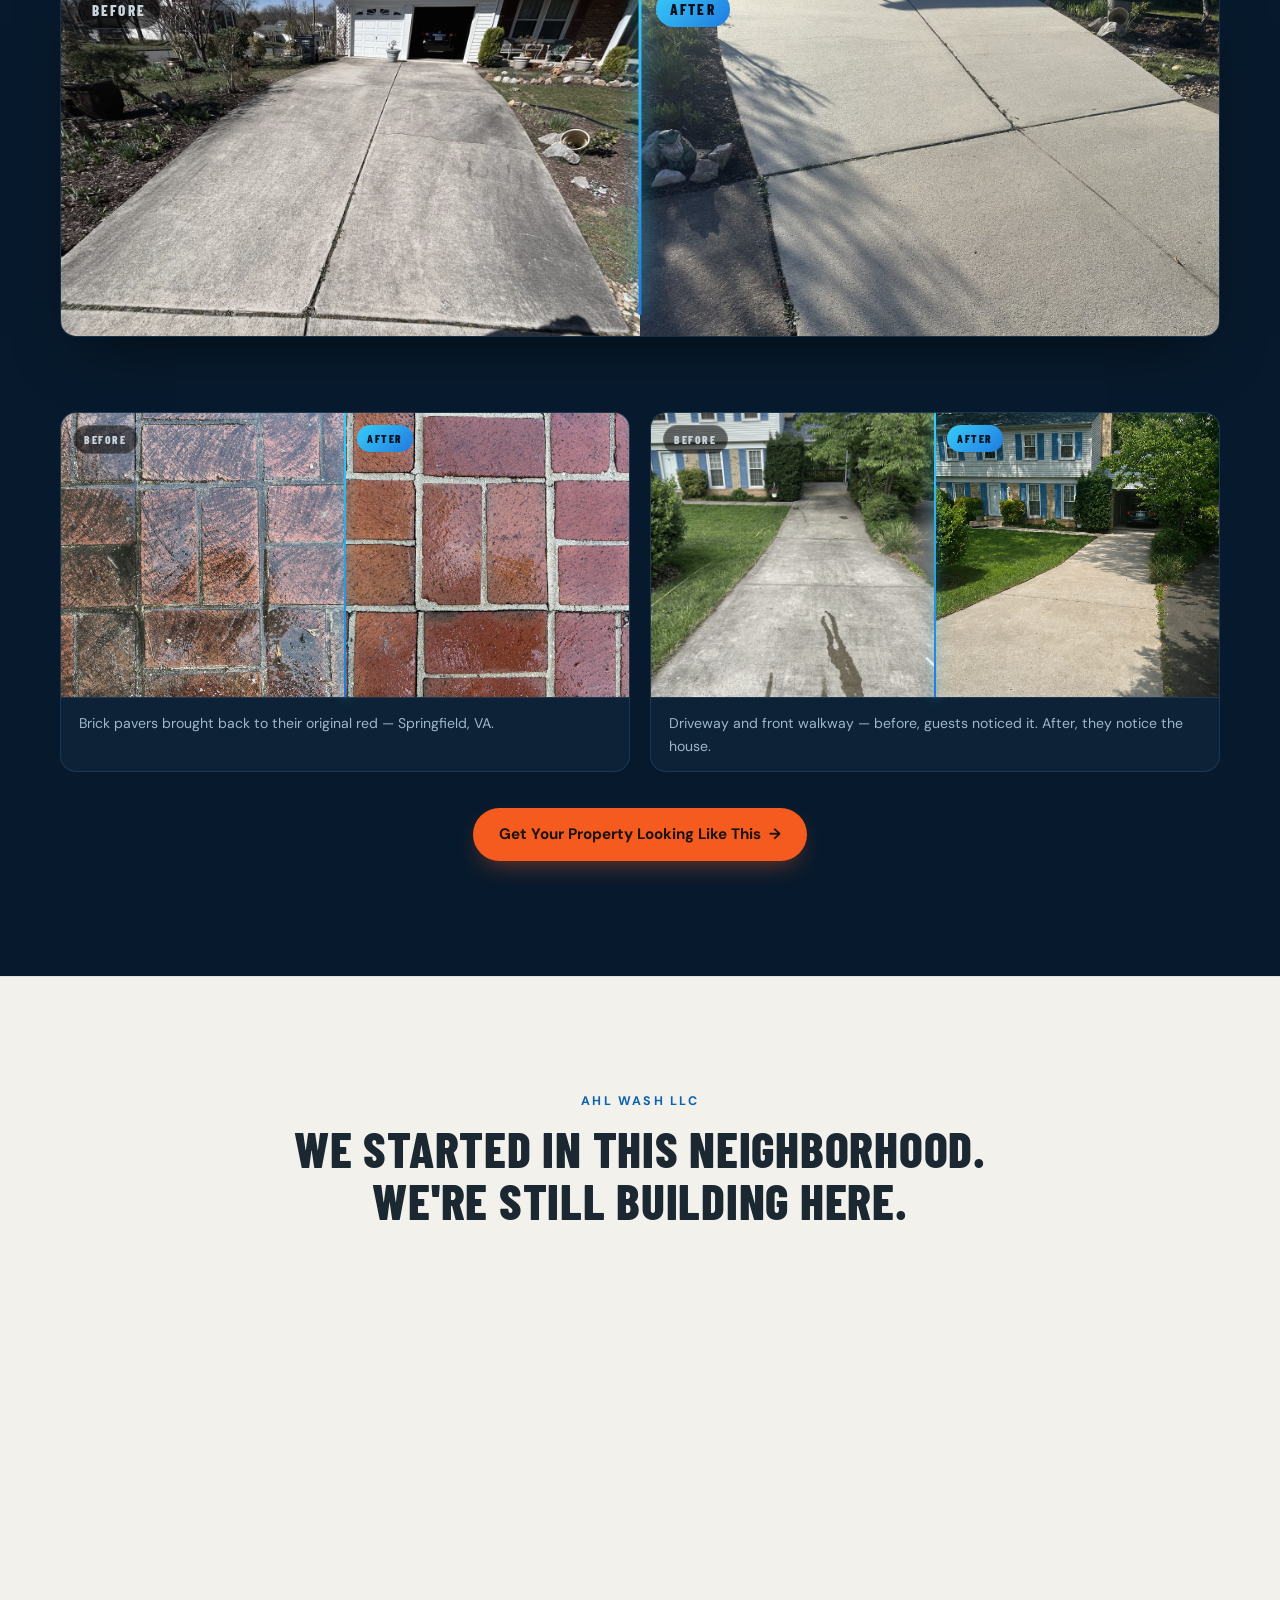
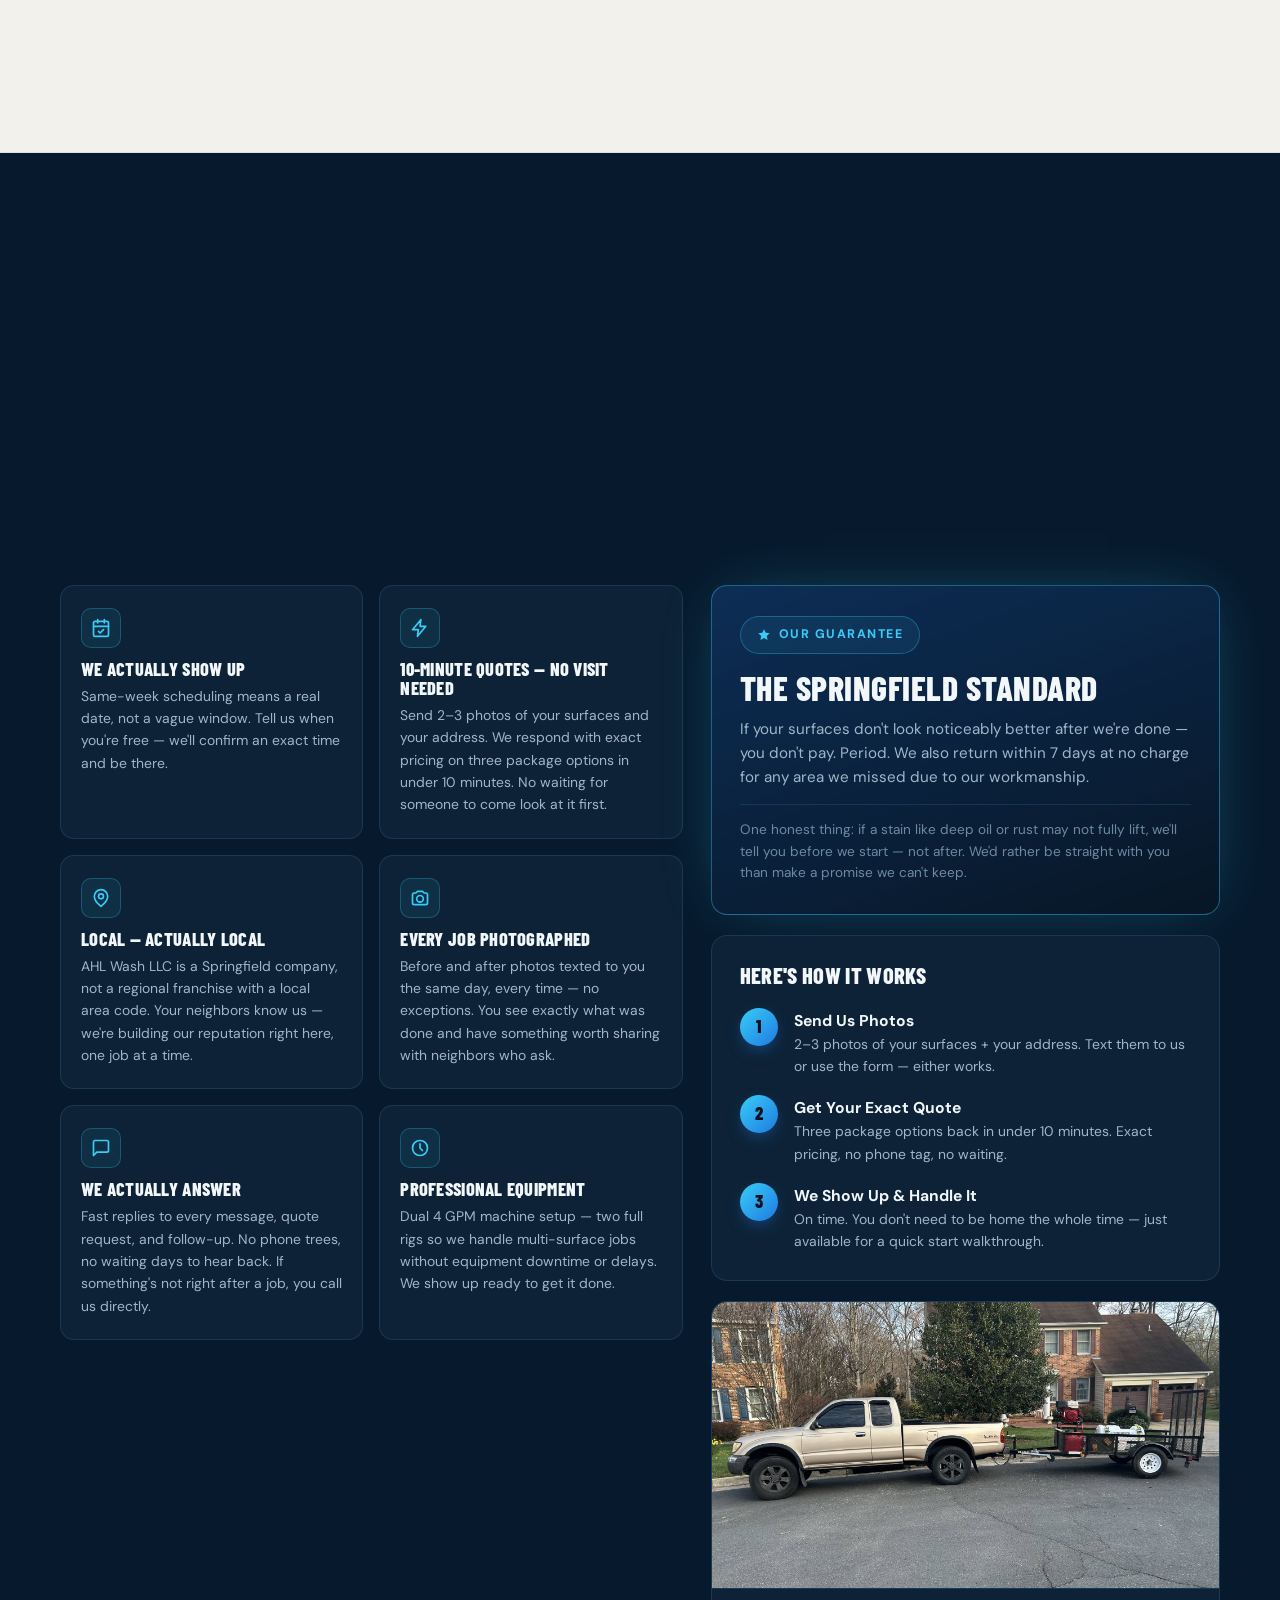
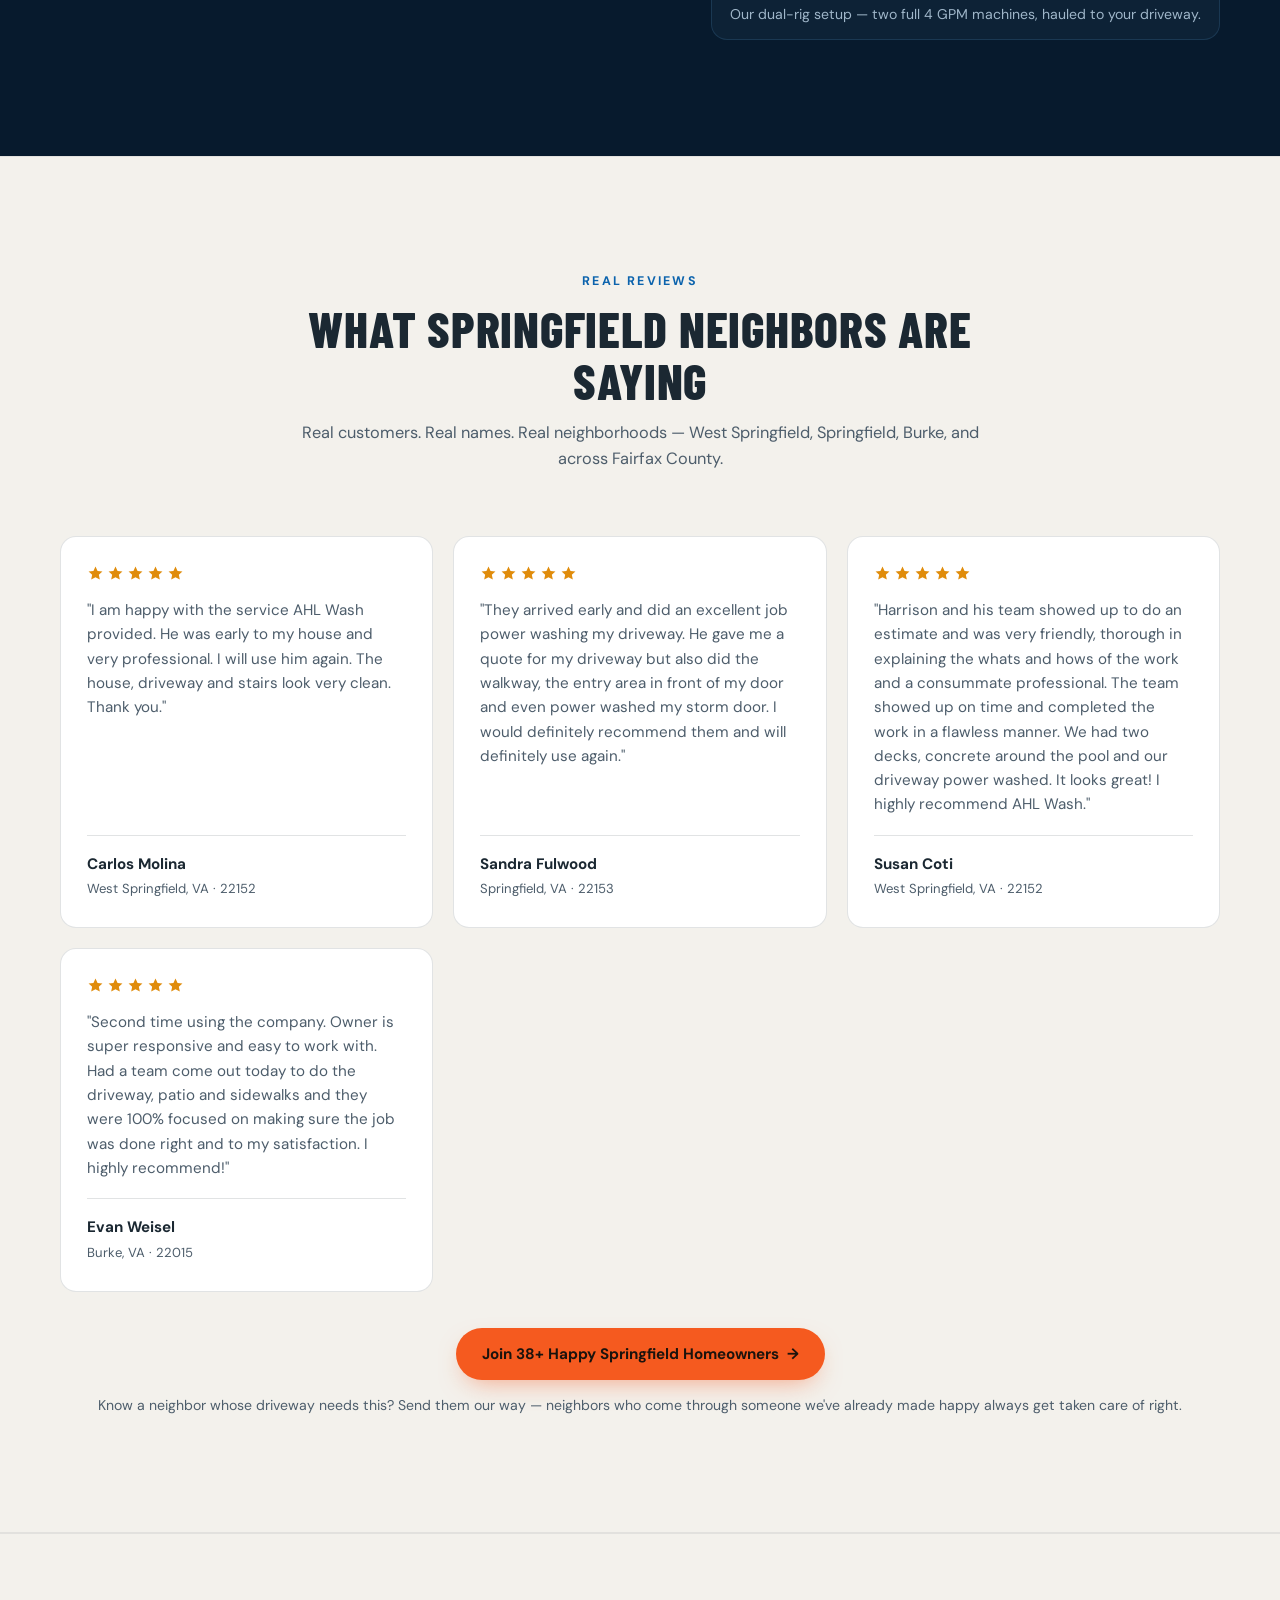
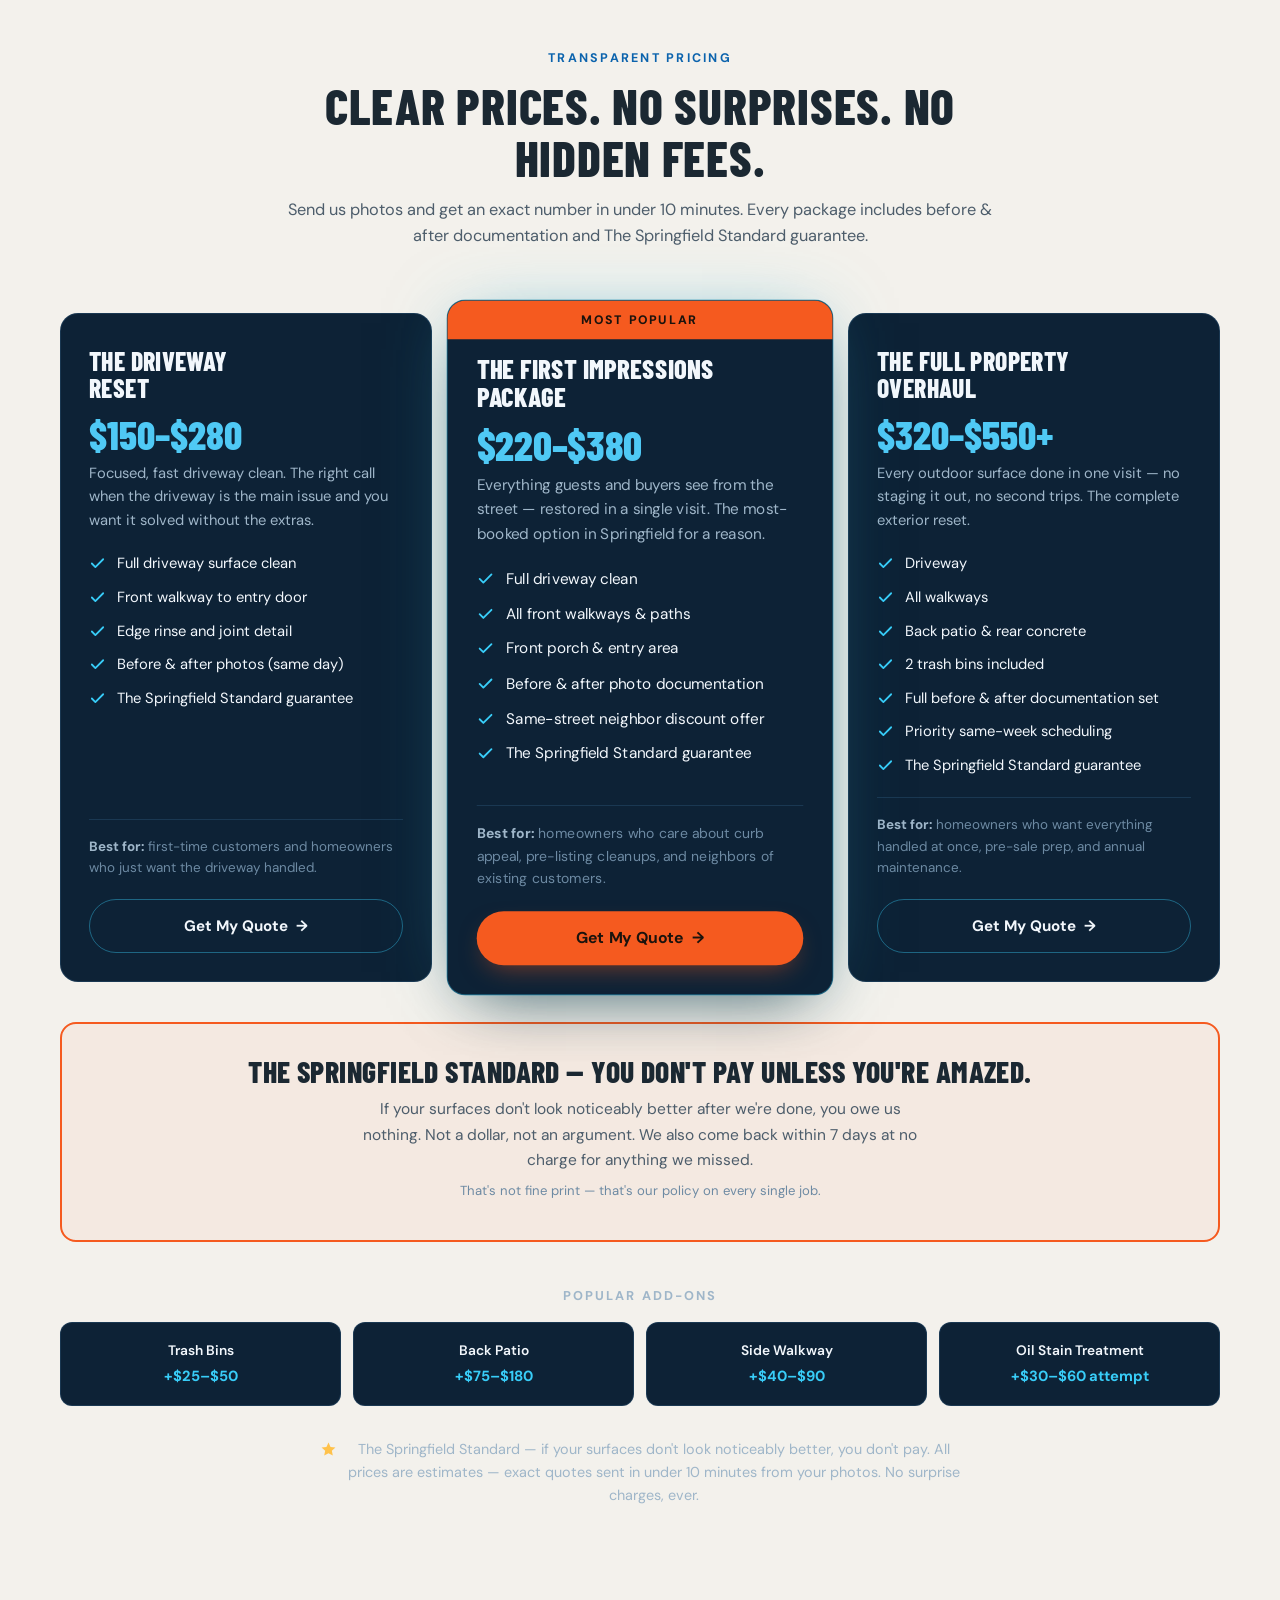
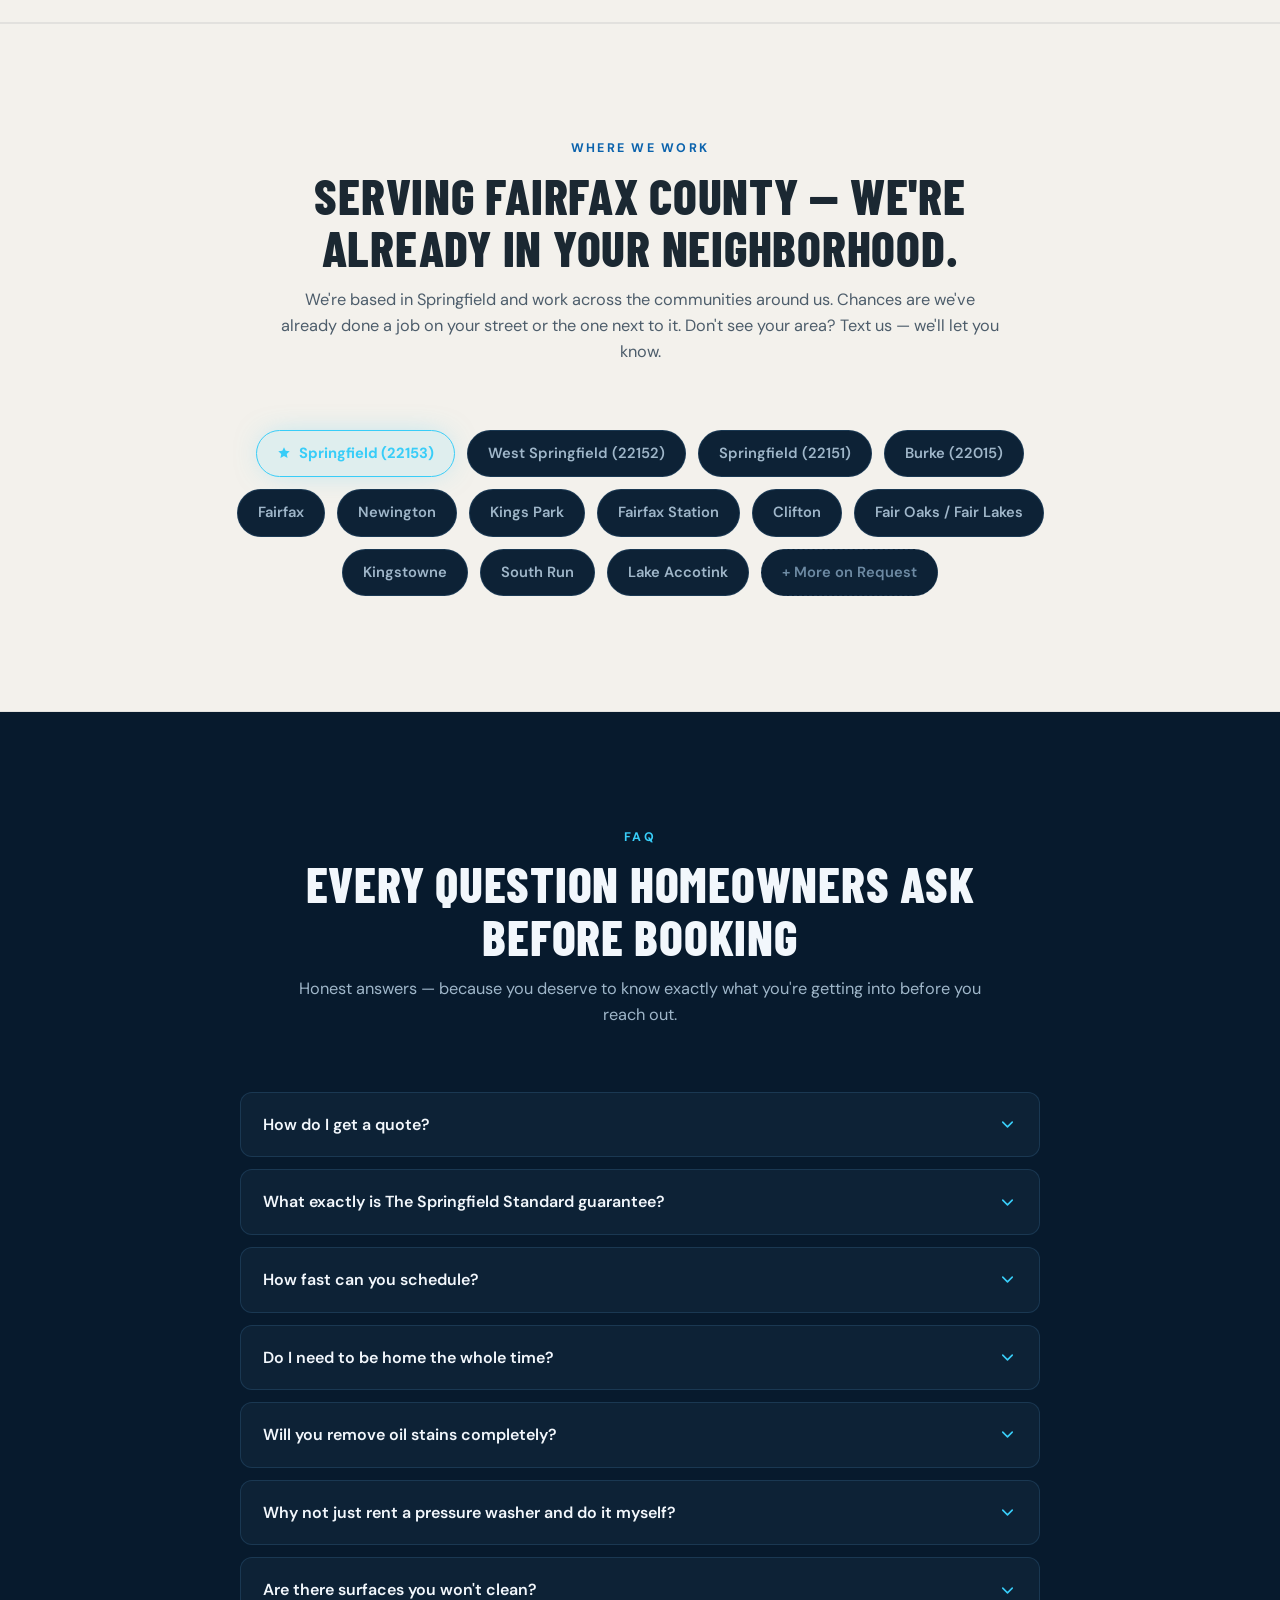
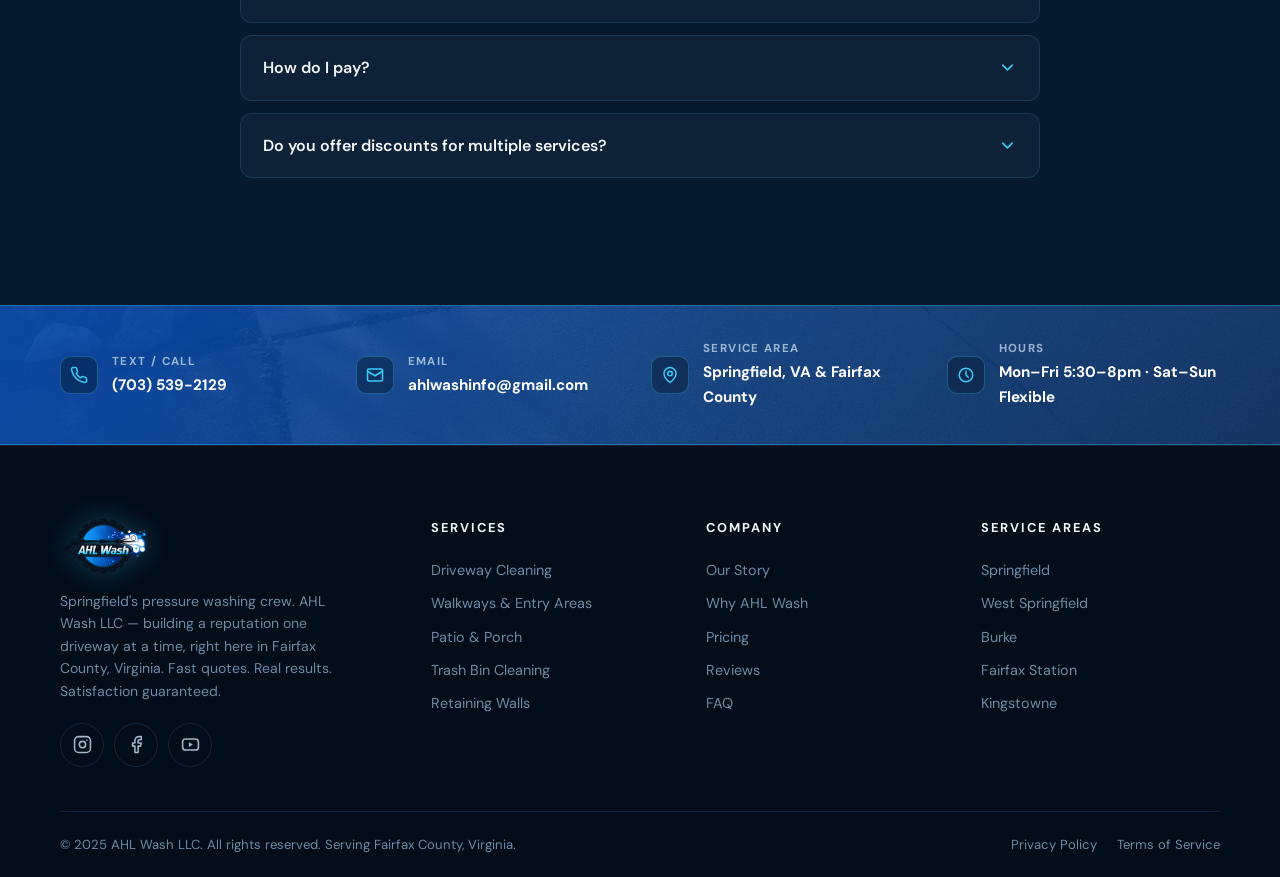
==== commit 144a9008: "Copy audit #2-9: scarcity note, CTA, testimonial strip, guarantee banner, DIY FAQ, testimonials repo" ====
--- a/index.html
+++ b/index.html
@@ -149,7 +149,8 @@
           </div>
         </div>
 
-        <button type="submit" class="btn btn-primary btn-block" id="submitBtn">Get My Free Quote <span aria-hidden="true">→</span></button>
+        <p class="avail-note">Available as soon as tomorrow — same-week slots open now</p>
+        <button type="submit" class="btn btn-primary btn-block" id="submitBtn">See Your Price in 10 Minutes <span aria-hidden="true">→</span></button>
         <p class="form-fail" id="formFail" hidden>Something went wrong sending your request — text us instead at <strong><a href="sms:+17035392129">(703) 539-2129</a></strong> and we'll quote you right away.</p>
         <p class="form-note">Or text photos directly to <strong><a href="sms:+17035392129">(703) 539-2129</a></strong> — fastest way to get a quote.</p>
       </form>
@@ -177,13 +178,30 @@
   </div>
 </section>
 
+<!-- ============ TESTIMONIAL STRIP ============ -->
+<div class="tstrip" aria-label="Customer review highlight">
+  <div class="tstrip-inner">
+    <figure>
+      <div class="stars" aria-label="5 out of 5 stars">
+        <svg viewBox="0 0 24 24" aria-hidden="true"><path d="M12 2l2.9 6.3 6.9.8-5.1 4.7 1.4 6.8L12 17.2 5.9 20.6l1.4-6.8L2.2 9.1l6.9-.8z"/></svg>
+        <svg viewBox="0 0 24 24" aria-hidden="true"><path d="M12 2l2.9 6.3 6.9.8-5.1 4.7 1.4 6.8L12 17.2 5.9 20.6l1.4-6.8L2.2 9.1l6.9-.8z"/></svg>
+        <svg viewBox="0 0 24 24" aria-hidden="true"><path d="M12 2l2.9 6.3 6.9.8-5.1 4.7 1.4 6.8L12 17.2 5.9 20.6l1.4-6.8L2.2 9.1l6.9-.8z"/></svg>
+        <svg viewBox="0 0 24 24" aria-hidden="true"><path d="M12 2l2.9 6.3 6.9.8-5.1 4.7 1.4 6.8L12 17.2 5.9 20.6l1.4-6.8L2.2 9.1l6.9-.8z"/></svg>
+        <svg viewBox="0 0 24 24" aria-hidden="true"><path d="M12 2l2.9 6.3 6.9.8-5.1 4.7 1.4 6.8L12 17.2 5.9 20.6l1.4-6.8L2.2 9.1l6.9-.8z"/></svg>
+      </div>
+      <blockquote>"They arrived early and did an excellent job. He gave me a quote for my driveway but also did the walkway, the entry area in front of my door and even power washed my storm door. I would definitely recommend them and will definitely use again."</blockquote>
+      <figcaption><strong>Sandra Fulwood</strong> · Springfield, VA · 22153 · Verified Google Review</figcaption>
+    </figure>
+  </div>
+</div>
+
 <!-- ============ SERVICES ============ -->
 <section class="section light" id="services">
   <div class="container">
     <div class="section-head reveal">
       <p class="tag">What We Do</p>
       <h2>From Driveway to Patio. Done Right.</h2>
-      <p class="section-sub">We clean every outdoor surface your home shows to the world — and document every job with before &amp; after photos sent directly to you. No exceptions, no surprise charges.</p>
+      <p class="section-sub">Left untreated, algae, oil, and rust work into concrete permanently — every season makes them harder to remove. We clean every outdoor surface your home shows to the world, with before &amp; after photos on every job and no surprise charges.</p>
     </div>
 
     <div class="services-grid">
@@ -407,6 +425,56 @@
   </div>
 </section>
 
+<!-- ============ TESTIMONIALS ============ -->
+<section class="section light" id="testimonials">
+  <div class="container">
+    <div class="section-head reveal">
+      <p class="tag">Real Reviews</p>
+      <h2>What Springfield Neighbors Are Saying</h2>
+      <p class="section-sub">Real customers. Real names. Real neighborhoods — West Springfield, Springfield, Burke, and across Fairfax County.</p>
+    </div>
+
+    <div class="reviews-grid">
+      <figure class="review reveal">
+        <div class="stars" aria-label="5 out of 5 stars">
+          <svg viewBox="0 0 24 24" aria-hidden="true"><path d="M12 2l2.9 6.3 6.9.8-5.1 4.7 1.4 6.8L12 17.2 5.9 20.6l1.4-6.8L2.2 9.1l6.9-.8z"/></svg><svg viewBox="0 0 24 24" aria-hidden="true"><path d="M12 2l2.9 6.3 6.9.8-5.1 4.7 1.4 6.8L12 17.2 5.9 20.6l1.4-6.8L2.2 9.1l6.9-.8z"/></svg><svg viewBox="0 0 24 24" aria-hidden="true"><path d="M12 2l2.9 6.3 6.9.8-5.1 4.7 1.4 6.8L12 17.2 5.9 20.6l1.4-6.8L2.2 9.1l6.9-.8z"/></svg><svg viewBox="0 0 24 24" aria-hidden="true"><path d="M12 2l2.9 6.3 6.9.8-5.1 4.7 1.4 6.8L12 17.2 5.9 20.6l1.4-6.8L2.2 9.1l6.9-.8z"/></svg><svg viewBox="0 0 24 24" aria-hidden="true"><path d="M12 2l2.9 6.3 6.9.8-5.1 4.7 1.4 6.8L12 17.2 5.9 20.6l1.4-6.8L2.2 9.1l6.9-.8z"/></svg>
+        </div>
+        <blockquote>"I am happy with the service AHL Wash provided. He was early to my house and very professional. I will use him again. The house, driveway and stairs look very clean. Thank you."</blockquote>
+        <figcaption><strong>Carlos Molina</strong><span>West Springfield, VA · 22152</span></figcaption>
+      </figure>
+
+      <figure class="review reveal delay-1">
+        <div class="stars" aria-label="5 out of 5 stars">
+          <svg viewBox="0 0 24 24" aria-hidden="true"><path d="M12 2l2.9 6.3 6.9.8-5.1 4.7 1.4 6.8L12 17.2 5.9 20.6l1.4-6.8L2.2 9.1l6.9-.8z"/></svg><svg viewBox="0 0 24 24" aria-hidden="true"><path d="M12 2l2.9 6.3 6.9.8-5.1 4.7 1.4 6.8L12 17.2 5.9 20.6l1.4-6.8L2.2 9.1l6.9-.8z"/></svg><svg viewBox="0 0 24 24" aria-hidden="true"><path d="M12 2l2.9 6.3 6.9.8-5.1 4.7 1.4 6.8L12 17.2 5.9 20.6l1.4-6.8L2.2 9.1l6.9-.8z"/></svg><svg viewBox="0 0 24 24" aria-hidden="true"><path d="M12 2l2.9 6.3 6.9.8-5.1 4.7 1.4 6.8L12 17.2 5.9 20.6l1.4-6.8L2.2 9.1l6.9-.8z"/></svg><svg viewBox="0 0 24 24" aria-hidden="true"><path d="M12 2l2.9 6.3 6.9.8-5.1 4.7 1.4 6.8L12 17.2 5.9 20.6l1.4-6.8L2.2 9.1l6.9-.8z"/></svg>
+        </div>
+        <blockquote>"They arrived early and did an excellent job power washing my driveway. He gave me a quote for my driveway but also did the walkway, the entry area in front of my door and even power washed my storm door. I would definitely recommend them and will definitely use again."</blockquote>
+        <figcaption><strong>Sandra Fulwood</strong><span>Springfield, VA · 22153</span></figcaption>
+      </figure>
+
+      <figure class="review reveal delay-2">
+        <div class="stars" aria-label="5 out of 5 stars">
+          <svg viewBox="0 0 24 24" aria-hidden="true"><path d="M12 2l2.9 6.3 6.9.8-5.1 4.7 1.4 6.8L12 17.2 5.9 20.6l1.4-6.8L2.2 9.1l6.9-.8z"/></svg><svg viewBox="0 0 24 24" aria-hidden="true"><path d="M12 2l2.9 6.3 6.9.8-5.1 4.7 1.4 6.8L12 17.2 5.9 20.6l1.4-6.8L2.2 9.1l6.9-.8z"/></svg><svg viewBox="0 0 24 24" aria-hidden="true"><path d="M12 2l2.9 6.3 6.9.8-5.1 4.7 1.4 6.8L12 17.2 5.9 20.6l1.4-6.8L2.2 9.1l6.9-.8z"/></svg><svg viewBox="0 0 24 24" aria-hidden="true"><path d="M12 2l2.9 6.3 6.9.8-5.1 4.7 1.4 6.8L12 17.2 5.9 20.6l1.4-6.8L2.2 9.1l6.9-.8z"/></svg><svg viewBox="0 0 24 24" aria-hidden="true"><path d="M12 2l2.9 6.3 6.9.8-5.1 4.7 1.4 6.8L12 17.2 5.9 20.6l1.4-6.8L2.2 9.1l6.9-.8z"/></svg>
+        </div>
+        <blockquote>"Harrison and his team showed up to do an estimate and was very friendly, thorough in explaining the whats and hows of the work and a consummate professional. The team showed up on time and completed the work in a flawless manner. We had two decks, concrete around the pool and our driveway power washed. It looks great! I highly recommend AHL Wash."</blockquote>
+        <figcaption><strong>Susan Coti</strong><span>West Springfield, VA · 22152</span></figcaption>
+      </figure>
+
+      <figure class="review reveal">
+        <div class="stars" aria-label="5 out of 5 stars">
+          <svg viewBox="0 0 24 24" aria-hidden="true"><path d="M12 2l2.9 6.3 6.9.8-5.1 4.7 1.4 6.8L12 17.2 5.9 20.6l1.4-6.8L2.2 9.1l6.9-.8z"/></svg><svg viewBox="0 0 24 24" aria-hidden="true"><path d="M12 2l2.9 6.3 6.9.8-5.1 4.7 1.4 6.8L12 17.2 5.9 20.6l1.4-6.8L2.2 9.1l6.9-.8z"/></svg><svg viewBox="0 0 24 24" aria-hidden="true"><path d="M12 2l2.9 6.3 6.9.8-5.1 4.7 1.4 6.8L12 17.2 5.9 20.6l1.4-6.8L2.2 9.1l6.9-.8z"/></svg><svg viewBox="0 0 24 24" aria-hidden="true"><path d="M12 2l2.9 6.3 6.9.8-5.1 4.7 1.4 6.8L12 17.2 5.9 20.6l1.4-6.8L2.2 9.1l6.9-.8z"/></svg><svg viewBox="0 0 24 24" aria-hidden="true"><path d="M12 2l2.9 6.3 6.9.8-5.1 4.7 1.4 6.8L12 17.2 5.9 20.6l1.4-6.8L2.2 9.1l6.9-.8z"/></svg>
+        </div>
+        <blockquote>"Second time using the company. Owner is super responsive and easy to work with. Had a team come out today to do the driveway, patio and sidewalks and they were 100% focused on making sure the job was done right and to my satisfaction. I highly recommend!"</blockquote>
+        <figcaption><strong>Evan Weisel</strong><span>Burke, VA · 22015</span></figcaption>
+      </figure>
+    </div>
+
+    <div class="ba-foot reveal">
+      <a href="#quote" class="btn btn-primary">Join 38+ Happy Springfield Homeowners <span aria-hidden="true">→</span></a>
+      <p class="referral-note">Know a neighbor whose driveway needs this? Send them our way — neighbors who come through someone we've already made happy always get taken care of right.</p>
+    </div>
+  </div>
+</section>
+
 <!-- ============ PRICING ============ -->
 <section class="section light" id="pricing">
   <div class="container">
@@ -467,6 +535,12 @@
       </article>
     </div>
 
+    <div class="guar-banner reveal">
+      <h3>The Springfield Standard — You Don't Pay Unless You're Amazed.</h3>
+      <p>If your surfaces don't look noticeably better after we're done, you owe us nothing. Not a dollar, not an argument. We also come back within 7 days at no charge for anything we missed.</p>
+      <p class="guar-kicker">That's not fine print — that's our policy on every single job.</p>
+    </div>
+
     <div class="addons reveal">
       <p class="addons-label">Popular Add-Ons</p>
       <div class="addons-grid">
@@ -478,55 +552,6 @@
     </div>
 
     <p class="pricing-note reveal"><svg class="ico" viewBox="0 0 24 24" aria-hidden="true"><path d="M12 2l2.9 6.3 6.9.8-5.1 4.7 1.4 6.8L12 17.2 5.9 20.6l1.4-6.8L2.2 9.1l6.9-.8z"/></svg> The Springfield Standard — if your surfaces don't look noticeably better, you don't pay. All prices are estimates — exact quotes sent in under 10 minutes from your photos. No surprise charges, ever.</p>
-  </div>
-</section>
-
-<!-- ============ TESTIMONIALS ============ -->
-<section class="section alt" id="testimonials">
-  <div class="container">
-    <div class="section-head reveal">
-      <p class="tag">Real Reviews</p>
-      <h2>What Springfield Neighbors Are Saying</h2>
-      <p class="section-sub">Real customers. Real names. Real neighborhoods — West Springfield, Springfield, Burke, and across Fairfax County.</p>
-    </div>
-
-    <div class="reviews-grid">
-      <figure class="review reveal">
-        <div class="stars" aria-label="5 out of 5 stars">
-          <svg viewBox="0 0 24 24" aria-hidden="true"><path d="M12 2l2.9 6.3 6.9.8-5.1 4.7 1.4 6.8L12 17.2 5.9 20.6l1.4-6.8L2.2 9.1l6.9-.8z"/></svg><svg viewBox="0 0 24 24" aria-hidden="true"><path d="M12 2l2.9 6.3 6.9.8-5.1 4.7 1.4 6.8L12 17.2 5.9 20.6l1.4-6.8L2.2 9.1l6.9-.8z"/></svg><svg viewBox="0 0 24 24" aria-hidden="true"><path d="M12 2l2.9 6.3 6.9.8-5.1 4.7 1.4 6.8L12 17.2 5.9 20.6l1.4-6.8L2.2 9.1l6.9-.8z"/></svg><svg viewBox="0 0 24 24" aria-hidden="true"><path d="M12 2l2.9 6.3 6.9.8-5.1 4.7 1.4 6.8L12 17.2 5.9 20.6l1.4-6.8L2.2 9.1l6.9-.8z"/></svg><svg viewBox="0 0 24 24" aria-hidden="true"><path d="M12 2l2.9 6.3 6.9.8-5.1 4.7 1.4 6.8L12 17.2 5.9 20.6l1.4-6.8L2.2 9.1l6.9-.8z"/></svg>
-        </div>
-        <blockquote>"I am happy with the service AHL Wash provided. He was early to my house and very professional. I will use him again. The house, driveway and stairs look very clean. Thank you."</blockquote>
-        <figcaption><strong>Carlos Molina</strong><span>West Springfield, VA · 22152</span></figcaption>
-      </figure>
-
-      <figure class="review reveal delay-1">
-        <div class="stars" aria-label="5 out of 5 stars">
-          <svg viewBox="0 0 24 24" aria-hidden="true"><path d="M12 2l2.9 6.3 6.9.8-5.1 4.7 1.4 6.8L12 17.2 5.9 20.6l1.4-6.8L2.2 9.1l6.9-.8z"/></svg><svg viewBox="0 0 24 24" aria-hidden="true"><path d="M12 2l2.9 6.3 6.9.8-5.1 4.7 1.4 6.8L12 17.2 5.9 20.6l1.4-6.8L2.2 9.1l6.9-.8z"/></svg><svg viewBox="0 0 24 24" aria-hidden="true"><path d="M12 2l2.9 6.3 6.9.8-5.1 4.7 1.4 6.8L12 17.2 5.9 20.6l1.4-6.8L2.2 9.1l6.9-.8z"/></svg><svg viewBox="0 0 24 24" aria-hidden="true"><path d="M12 2l2.9 6.3 6.9.8-5.1 4.7 1.4 6.8L12 17.2 5.9 20.6l1.4-6.8L2.2 9.1l6.9-.8z"/></svg><svg viewBox="0 0 24 24" aria-hidden="true"><path d="M12 2l2.9 6.3 6.9.8-5.1 4.7 1.4 6.8L12 17.2 5.9 20.6l1.4-6.8L2.2 9.1l6.9-.8z"/></svg>
-        </div>
-        <blockquote>"They arrived early and did an excellent job power washing my driveway. He gave me a quote for my driveway but also did the walkway, the entry area in front of my door and even power washed my storm door. I would definitely recommend them and will definitely use again."</blockquote>
-        <figcaption><strong>Sandra Fulwood</strong><span>Springfield, VA · 22153</span></figcaption>
-      </figure>
-
-      <figure class="review reveal delay-2">
-        <div class="stars" aria-label="5 out of 5 stars">
-          <svg viewBox="0 0 24 24" aria-hidden="true"><path d="M12 2l2.9 6.3 6.9.8-5.1 4.7 1.4 6.8L12 17.2 5.9 20.6l1.4-6.8L2.2 9.1l6.9-.8z"/></svg><svg viewBox="0 0 24 24" aria-hidden="true"><path d="M12 2l2.9 6.3 6.9.8-5.1 4.7 1.4 6.8L12 17.2 5.9 20.6l1.4-6.8L2.2 9.1l6.9-.8z"/></svg><svg viewBox="0 0 24 24" aria-hidden="true"><path d="M12 2l2.9 6.3 6.9.8-5.1 4.7 1.4 6.8L12 17.2 5.9 20.6l1.4-6.8L2.2 9.1l6.9-.8z"/></svg><svg viewBox="0 0 24 24" aria-hidden="true"><path d="M12 2l2.9 6.3 6.9.8-5.1 4.7 1.4 6.8L12 17.2 5.9 20.6l1.4-6.8L2.2 9.1l6.9-.8z"/></svg><svg viewBox="0 0 24 24" aria-hidden="true"><path d="M12 2l2.9 6.3 6.9.8-5.1 4.7 1.4 6.8L12 17.2 5.9 20.6l1.4-6.8L2.2 9.1l6.9-.8z"/></svg>
-        </div>
-        <blockquote>"Harrison and his team showed up to do an estimate and was very friendly, thorough in explaining the whats and hows of the work and a consummate professional. The team showed up on time and completed the work in a flawless manner. We had two decks, concrete around the pool and our driveway power washed. It looks great! I highly recommend AHL Wash."</blockquote>
-        <figcaption><strong>Susan Coti</strong><span>West Springfield, VA · 22152</span></figcaption>
-      </figure>
-
-      <figure class="review reveal">
-        <div class="stars" aria-label="5 out of 5 stars">
-          <svg viewBox="0 0 24 24" aria-hidden="true"><path d="M12 2l2.9 6.3 6.9.8-5.1 4.7 1.4 6.8L12 17.2 5.9 20.6l1.4-6.8L2.2 9.1l6.9-.8z"/></svg><svg viewBox="0 0 24 24" aria-hidden="true"><path d="M12 2l2.9 6.3 6.9.8-5.1 4.7 1.4 6.8L12 17.2 5.9 20.6l1.4-6.8L2.2 9.1l6.9-.8z"/></svg><svg viewBox="0 0 24 24" aria-hidden="true"><path d="M12 2l2.9 6.3 6.9.8-5.1 4.7 1.4 6.8L12 17.2 5.9 20.6l1.4-6.8L2.2 9.1l6.9-.8z"/></svg><svg viewBox="0 0 24 24" aria-hidden="true"><path d="M12 2l2.9 6.3 6.9.8-5.1 4.7 1.4 6.8L12 17.2 5.9 20.6l1.4-6.8L2.2 9.1l6.9-.8z"/></svg><svg viewBox="0 0 24 24" aria-hidden="true"><path d="M12 2l2.9 6.3 6.9.8-5.1 4.7 1.4 6.8L12 17.2 5.9 20.6l1.4-6.8L2.2 9.1l6.9-.8z"/></svg>
-        </div>
-        <blockquote>"Second time using the company. Owner is super responsive and easy to work with. Had a team come out today to do the driveway, patio and sidewalks and they were 100% focused on making sure the job was done right and to my satisfaction. I highly recommend!"</blockquote>
-        <figcaption><strong>Evan Weisel</strong><span>Burke, VA · 22015</span></figcaption>
-      </figure>
-    </div>
-
-    <div class="ba-foot reveal">
-      <a href="#quote" class="btn btn-primary">Join 38+ Happy Springfield Homeowners <span aria-hidden="true">→</span></a>
-    </div>
   </div>
 </section>
 
@@ -606,6 +631,14 @@
           <svg class="chev" viewBox="0 0 24 24" aria-hidden="true"><path d="m6 9 6 6 6-6"/></svg>
         </button>
         <div class="faq-a"><div class="faq-a-inner"><p>Honestly: oil and rust stains are stubborn — especially ones that have been set for years. Pressure washing combined with commercial degreaser will significantly improve them in most cases, but complete removal isn't always possible. We'll tell you what to expect before we start, because we charge a separate treatment fee for oil stain attempts and we want you going in with accurate expectations. Our guarantee still covers everything else on the job.</p></div></div>
+      </div>
+
+      <div class="faq-item">
+        <button class="faq-q" aria-expanded="false">
+          <span>Why not just rent a pressure washer and do it myself?</span>
+          <svg class="chev" viewBox="0 0 24 24" aria-hidden="true"><path d="m6 9 6 6 6-6"/></svg>
+        </button>
+        <div class="faq-a"><div class="faq-a-inner"><p>You can — but most homeowners are surprised by what that actually involves. Rental machines run $100–$150 a day, you still have to haul it, buy detergent, and figure out the right PSI for each surface (too high and you etch concrete permanently or blow out grout). Then there's your time — most driveways take 3–5 hours when you account for setup, pressure adjustments, rinsing, and return. We get the same job done in a fraction of the time with commercial equipment and the experience to do it without damaging anything. For most homeowners, the math favors just calling us.</p></div></div>
       </div>
 
       <div class="faq-item">
--- a/styles.css
+++ b/styles.css
@@ -1118,6 +1118,50 @@
 }
 
 /* ============================================================
+   AVAILABILITY NOTE (quote form scarcity)
+   ============================================================ */
+.avail-note {
+  font-size: 0.8rem; font-weight: 600; color: #4ade80;
+  text-align: center; margin-bottom: 12px;
+  display: flex; align-items: center; justify-content: center; gap: 7px;
+}
+.avail-note::before {
+  content: ""; display: inline-block;
+  width: 7px; height: 7px; border-radius: 50%;
+  background: #4ade80; flex-shrink: 0;
+}
+
+/* ============================================================
+   TESTIMONIAL STRIP (single quote between stats + services)
+   ============================================================ */
+.tstrip { background: var(--bg-2); padding: 32px 0; border-bottom: 1px solid var(--line); }
+.tstrip-inner { max-width: 680px; margin: 0 auto; text-align: center; padding: 0 20px; }
+.tstrip .stars { display: flex; justify-content: center; gap: 3px; margin-bottom: 12px; }
+.tstrip blockquote { font-size: 1.02rem; color: var(--ink); font-style: italic; line-height: 1.65; margin-bottom: 12px; }
+.tstrip figcaption { font-size: 0.84rem; color: var(--muted); }
+.tstrip figcaption strong { color: var(--cyan); margin-right: 4px; }
+
+/* ============================================================
+   GUARANTEE BANNER (inside pricing section)
+   ============================================================ */
+.guar-banner {
+  margin: 40px 0 0; padding: 32px 36px;
+  border: 2px solid var(--orange); border-radius: 16px;
+  text-align: center; background: rgba(245, 90, 31, 0.05);
+}
+.guar-banner h3 {
+  font-family: var(--font-display); font-weight: 800;
+  font-size: clamp(1.35rem, 3vw, 1.85rem);
+  color: var(--ink-d); margin-bottom: 10px;
+}
+.guar-banner p { color: var(--muted-d); max-width: 580px; margin: 0 auto 6px; font-size: 0.97rem; line-height: 1.65; }
+.guar-banner .guar-kicker { font-size: 0.82rem; color: var(--muted-2); }
+@media (max-width: 600px) { .guar-banner { padding: 24px 18px; } }
+
+/* --- referral note --- */
+.referral-note { margin-top: 14px; font-size: 0.88rem; color: var(--muted-d); text-align: center; }
+
+/* ============================================================
    ABOUT SECTION
    ============================================================ */
 .about-block { max-width: 700px; margin: 0 auto; }
